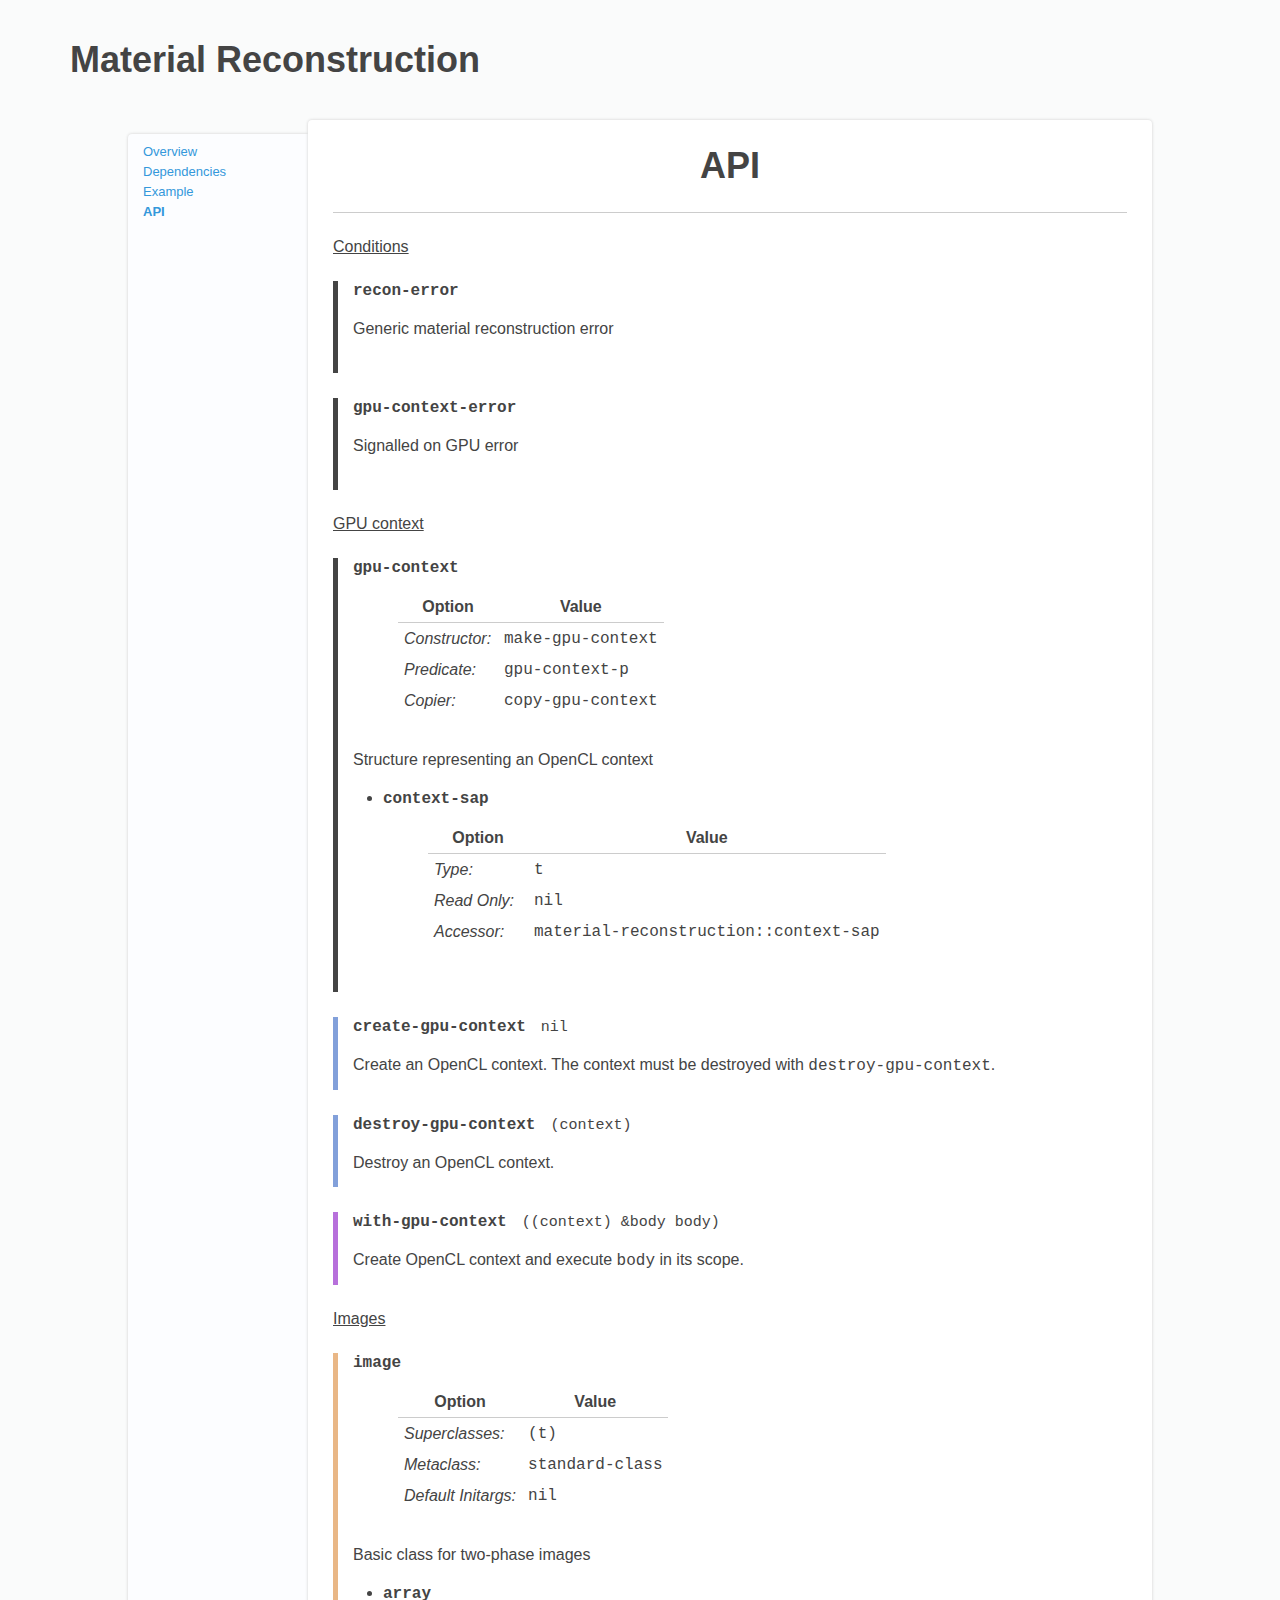
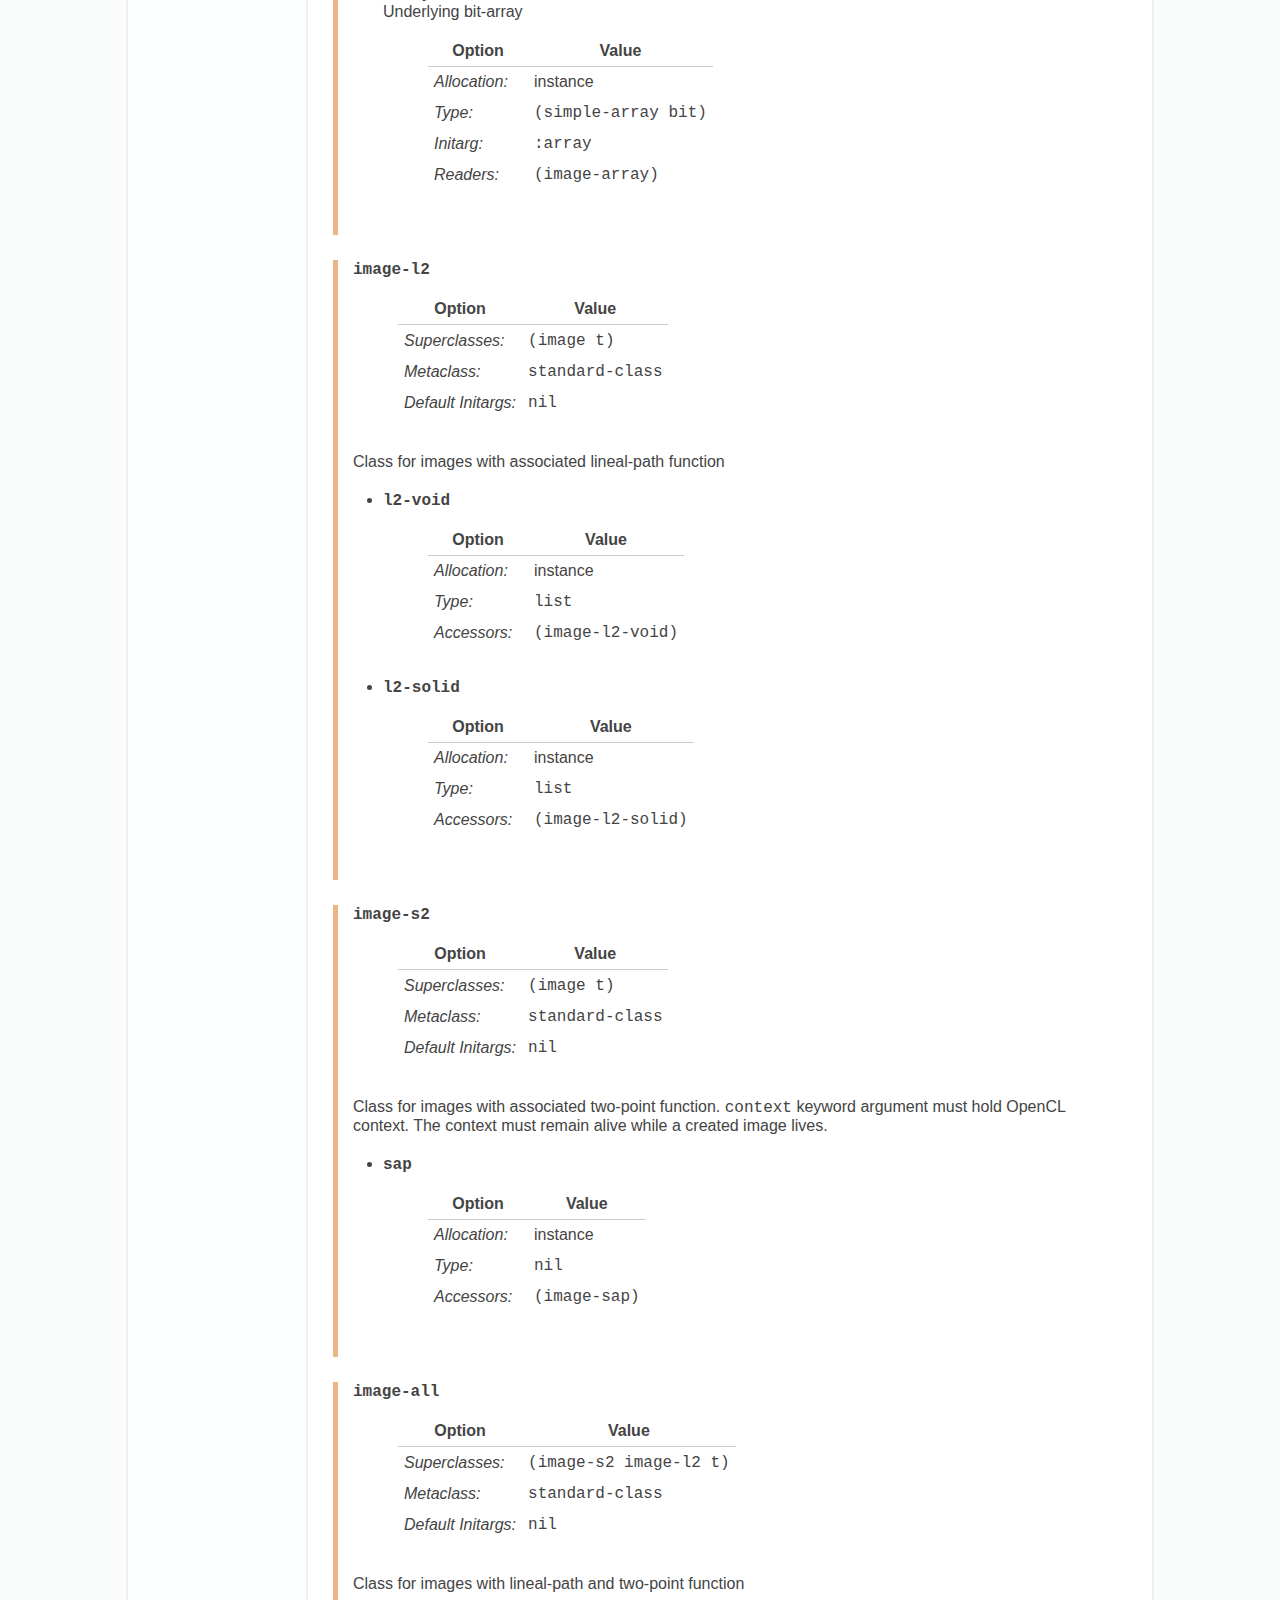
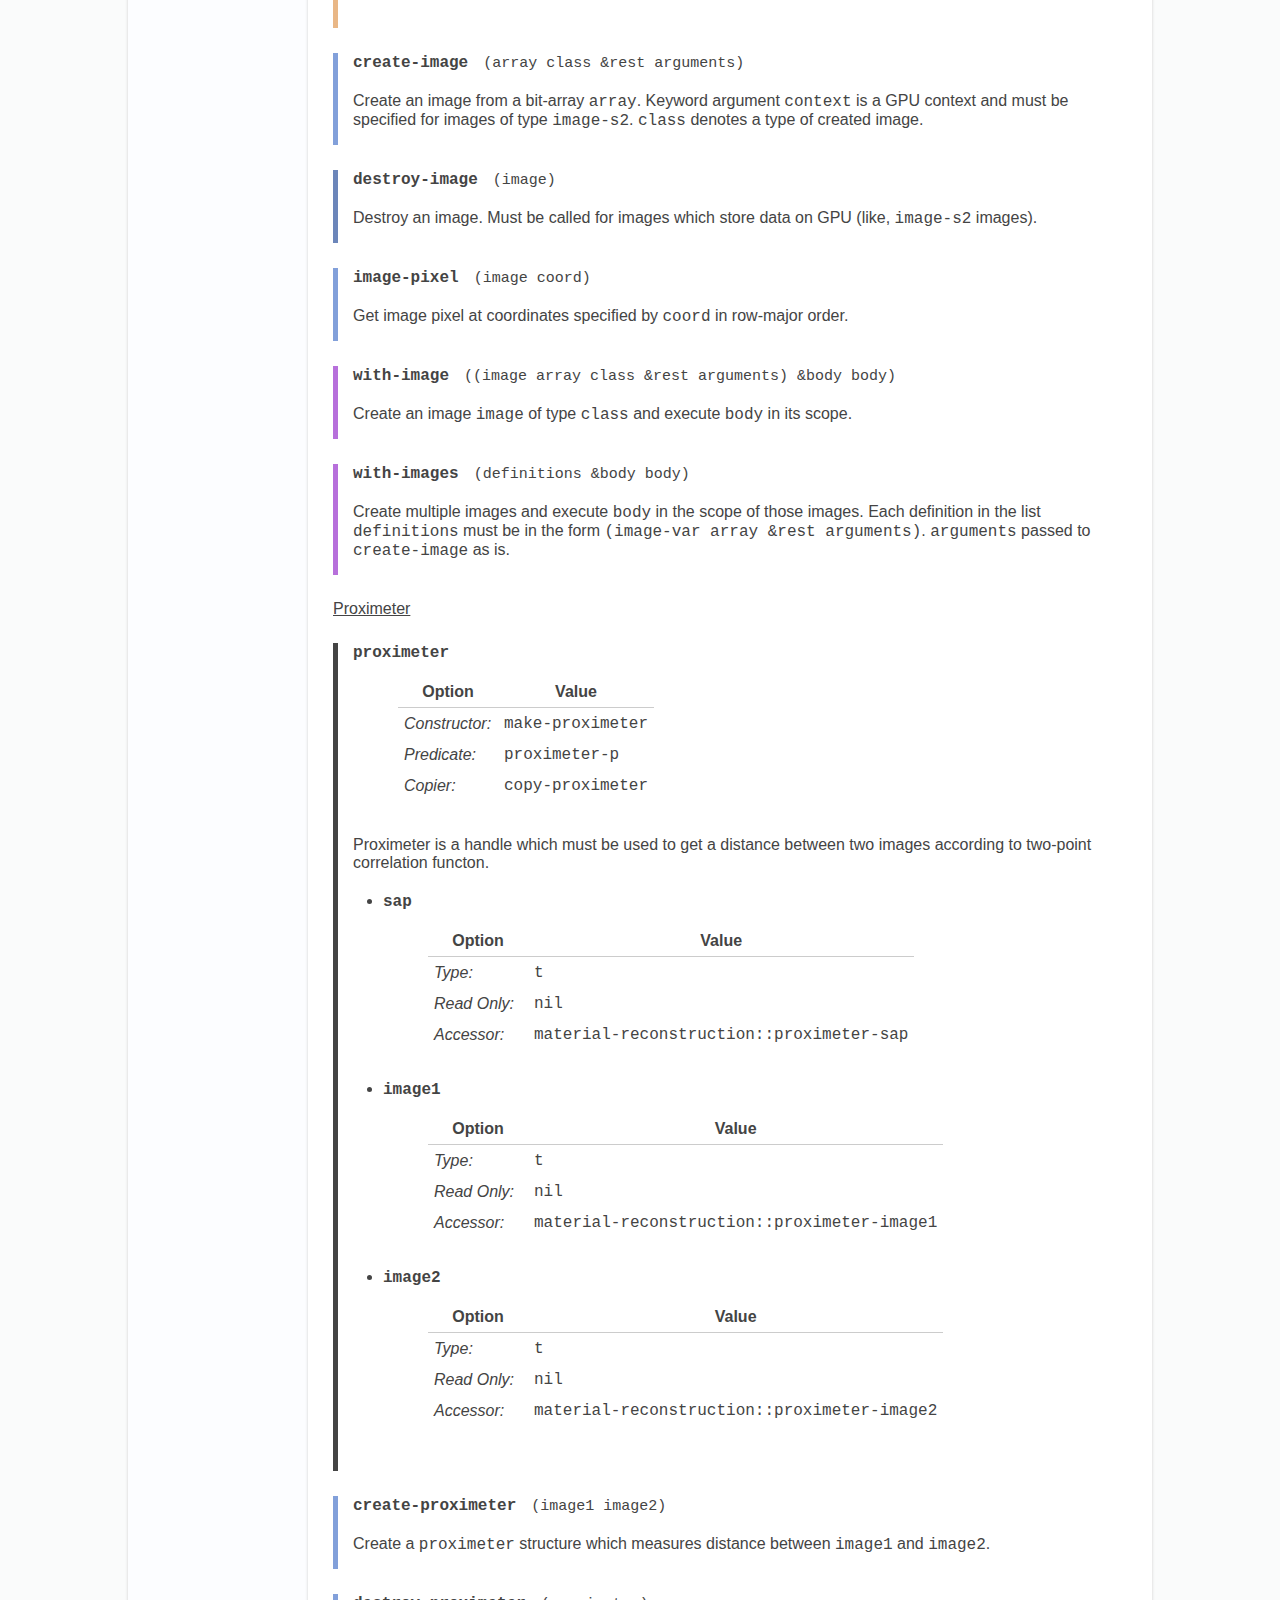
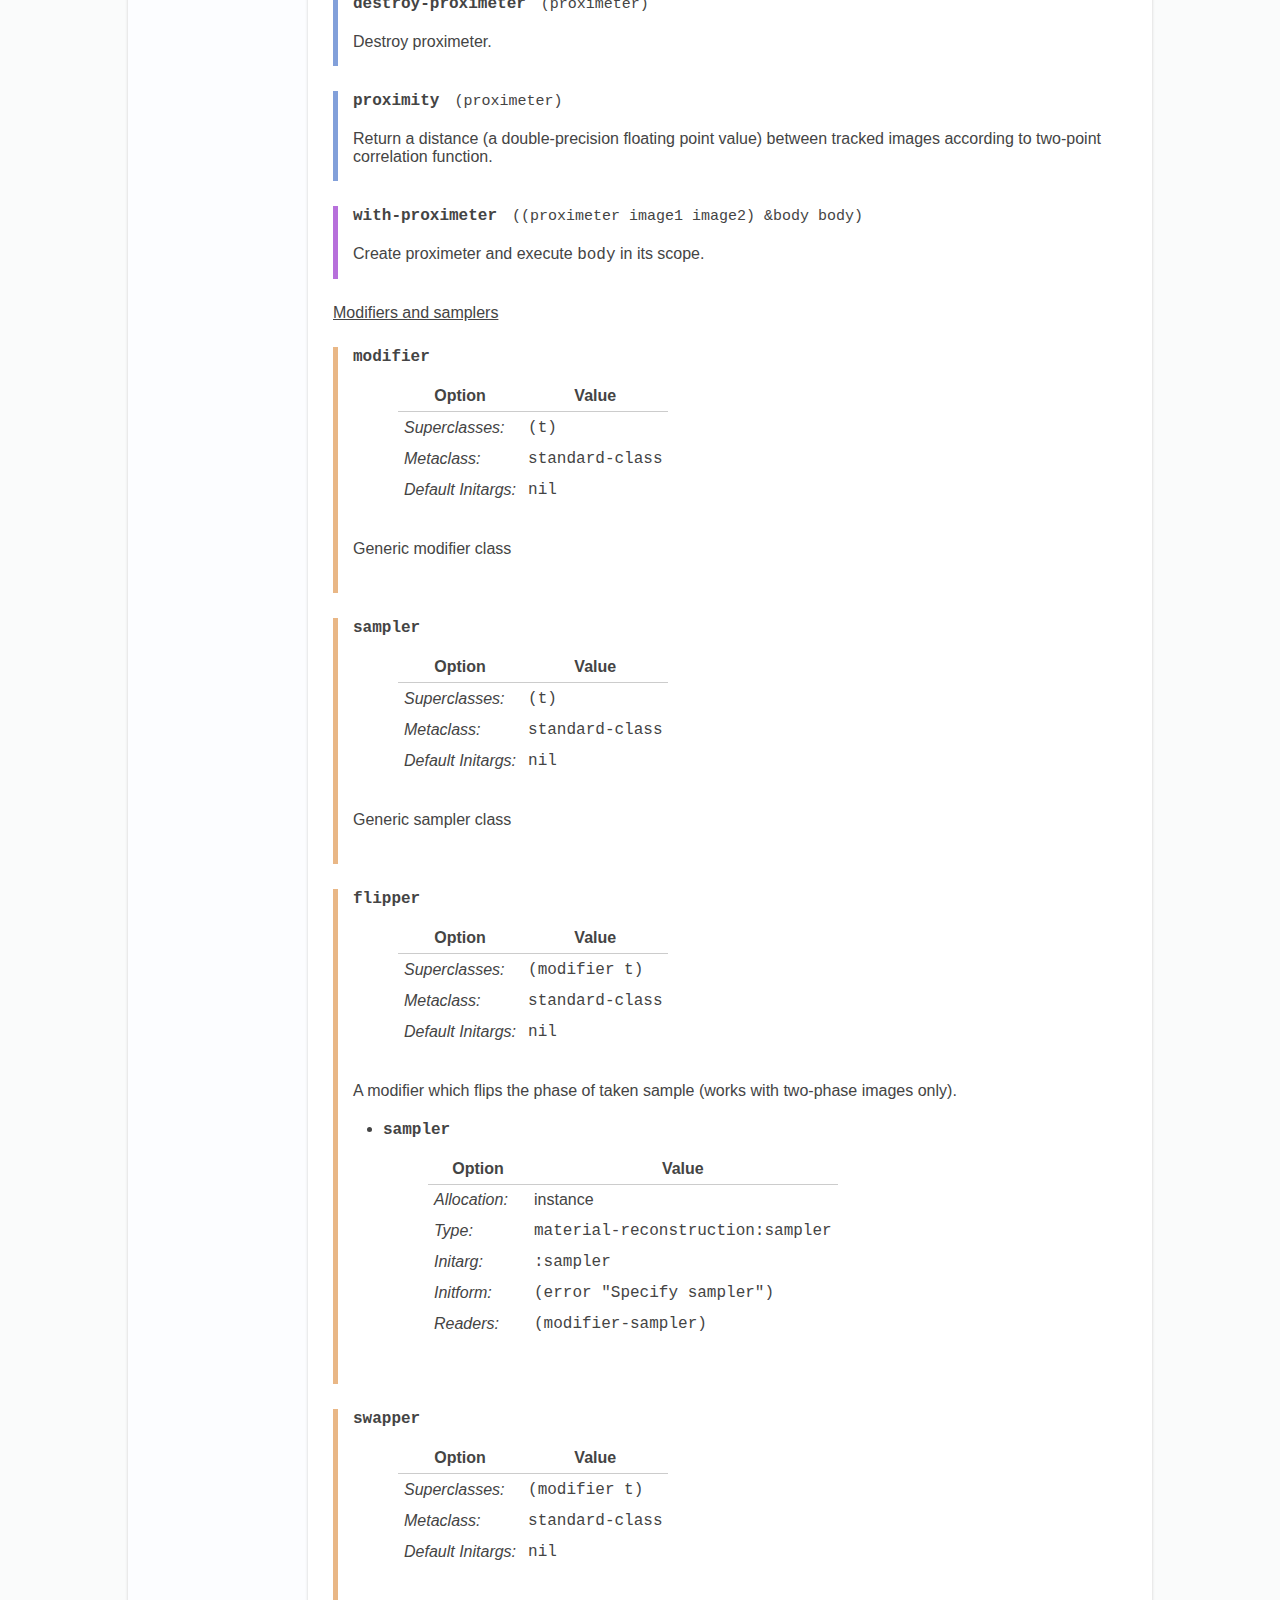
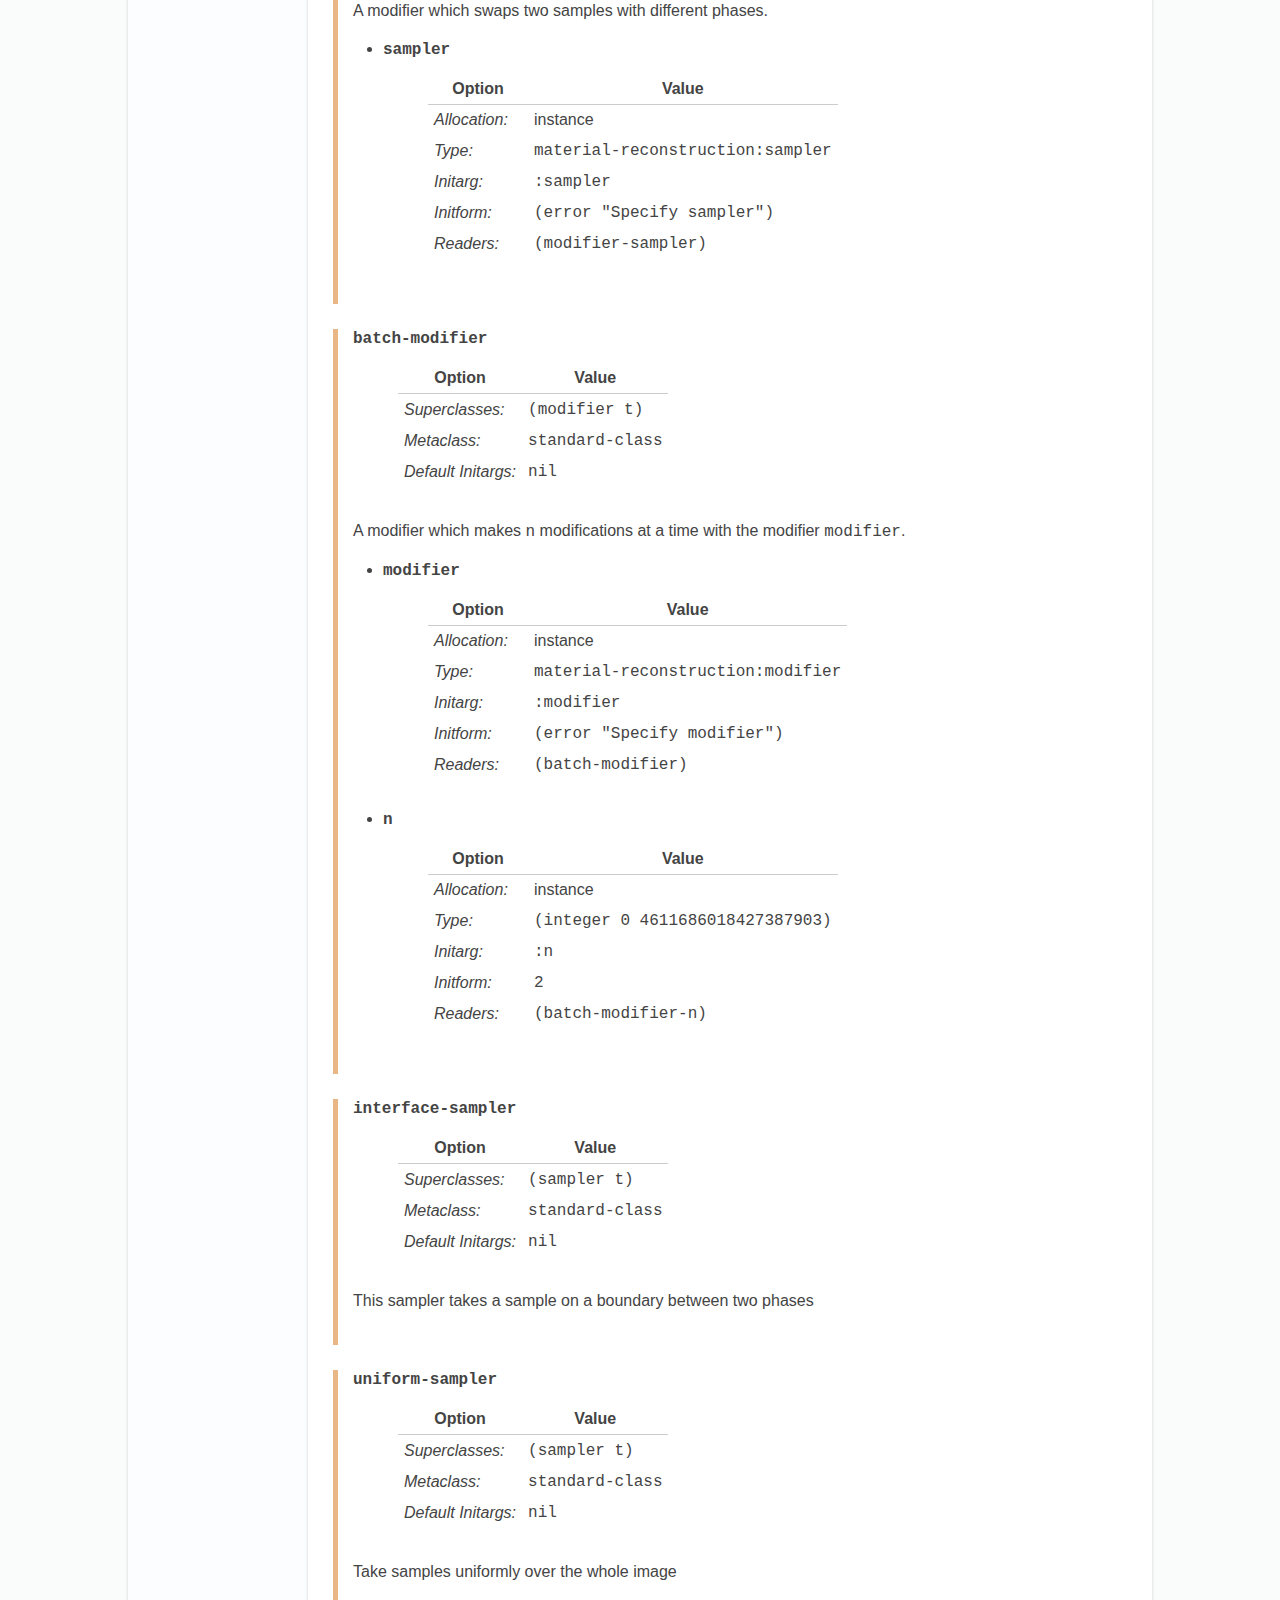
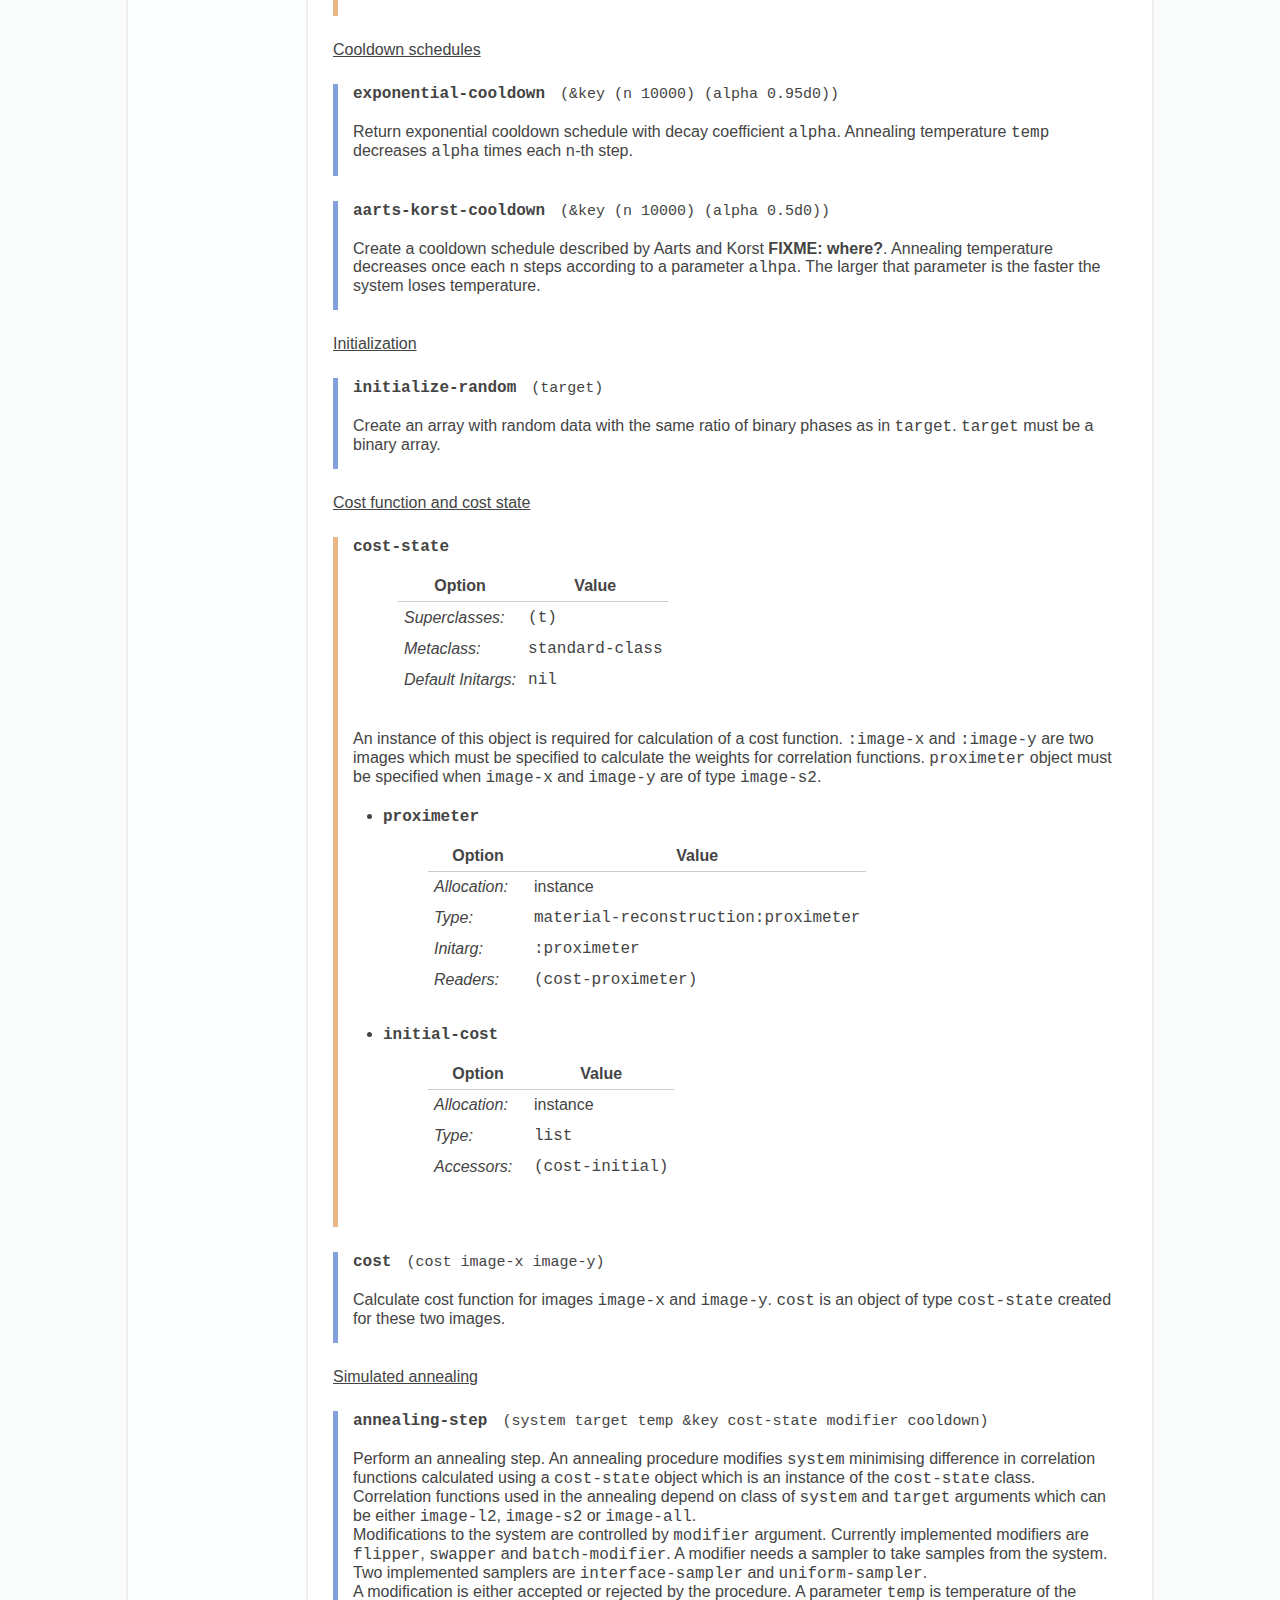
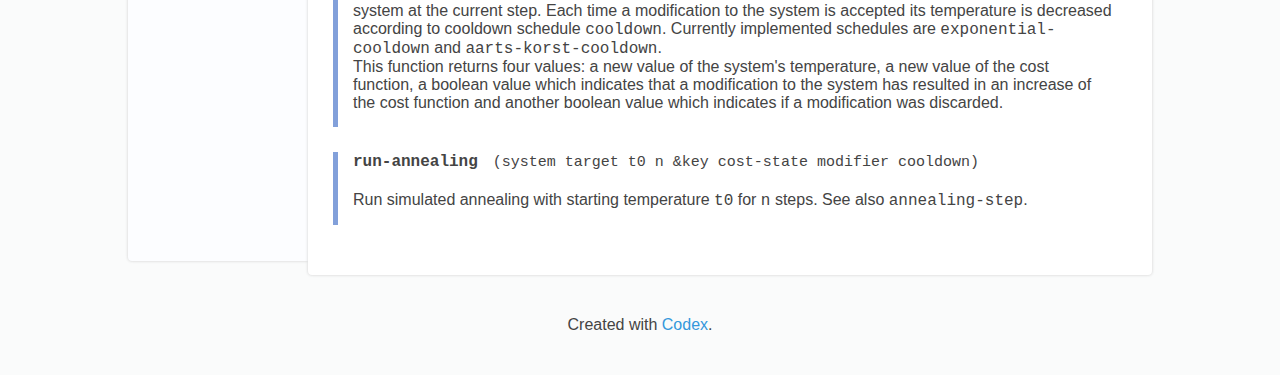
==== api.html @ d450a027 "deploy: 7ac3805fe87d4a14c8f8af164b3c3d91c7ccb9c5" ====
<!DOCTYPE html>
<html lang="en">
  <head>
    <meta charset="utf-8">
    <meta http-equiv="X-UA-Compatible" content="IE=edge">
    <meta name="viewport" content="width=device-width, initial-scale=1">
    <title>
  API &ndash; Material Reconstruction
</title>
    <link rel="stylesheet" href="static/style.css"/>
    
  <link rel="stylesheet" href="static/highlight.css"/>
  <script src="static/highlight.js"></script>
  <style>
   /* Highlight the current top-level TOC item, and hide the TOC of all other items */

   .toc a[data-node="api"] {
       /*color: #AD3108;*/
   }

   .toc ol {
       display: none;
   }

   .toc li a[data-node="api"] {
       font-weight: bold;
   }

   .toc li a[data-node="api"] + ol {
       display: block;
   }

   .toc li a[data-node="api"] + ol li {
       margin-left: 10px;
   }
  </style>

  </head>
  <body>
    
  <h1 class="doc-title">Material Reconstruction</h1>
  <article id="article" data-section="api">
    <aside>
      <ol class="toc"><li><a href="index.html" data-node="index">Overview</a></li><li><a href="dependencies.html" data-node="dependencies">Dependencies</a></li><li><a href="example.html" data-node="example">Example</a></li><li><a href="api.html" data-node="api">API</a></li></ol>
    </aside>
    <main class="codex-section">
      <header>
        <h2 class="section-title">API</h2>
      </header>
      <div class="content">
        <p>
   <u>Conditions</u>
   
      <div class="codex-doc-node codex-record codex-condition"><code class="codex-name">recon-error</code><div class="codex-docstring">Generic material reconstruction error</div><ul class="codex-slot-list"></ul></div>
      <div class="codex-doc-node codex-record codex-condition"><code class="codex-name">gpu-context-error</code><div class="codex-docstring">Signalled on GPU error</div><ul class="codex-slot-list"></ul></div>
   </p><p>   <u>GPU context</u>
   
      <div class="codex-doc-node codex-record codex-structure"><code class="codex-name">gpu-context</code><div class="codex-class-struct-slot-option-node"><table class="codex-class-struct-slot-option-table"><tr class="codex-class-struct-slot-option-row"><td class="codex-class-struct-slot-option-header-cell">Option</td><td class="codex-class-struct-slot-option-header-cell">Value</td></tr><tr class="codex-class-struct-slot-option-row"><td class="codex-class-struct-slot-option-label-cell">Constructor:</td><td class="codex-class-struct-slot-option-value-cell codex-class-struct-slot-option-symbol-list-cell"><code class="codex-class-struct-slot-symbol-list">make-gpu-context</code></td></tr><tr class="codex-class-struct-slot-option-row"><td class="codex-class-struct-slot-option-label-cell">Predicate:</td><td class="codex-class-struct-slot-option-value-cell codex-class-struct-slot-option-symbol-list-cell"><code class="codex-class-struct-slot-symbol-list">gpu-context-p</code></td></tr><tr class="codex-class-struct-slot-option-row"><td class="codex-class-struct-slot-option-label-cell">Copier:</td><td class="codex-class-struct-slot-option-value-cell codex-class-struct-slot-option-symbol-list-cell"><code class="codex-class-struct-slot-symbol-list">copy-gpu-context</code></td></tr></table></div><div class="codex-docstring">Structure representing an OpenCL context</div><ul class="codex-slot-list"><li class="codex-slot codex-structure-slot"><code class="codex-name">context-sap</code><div class="codex-class-struct-slot-option-node"><table class="codex-class-struct-slot-option-table"><tr class="codex-class-struct-slot-option-row"><td class="codex-class-struct-slot-option-header-cell">Option</td><td class="codex-class-struct-slot-option-header-cell">Value</td></tr><tr class="codex-class-struct-slot-option-row"><td class="codex-class-struct-slot-option-label-cell">Type:</td><td class="codex-class-struct-slot-option-value-cell codex-class-struct-slot-option-symbol-list-cell"><code class="codex-class-struct-slot-symbol-list">t</code></td></tr><tr class="codex-class-struct-slot-option-row"><td class="codex-class-struct-slot-option-label-cell">Read Only:</td><td class="codex-class-struct-slot-option-value-cell codex-class-struct-slot-option-symbol-list-cell"><code class="codex-class-struct-slot-symbol-list">nil</code></td></tr><tr class="codex-class-struct-slot-option-row"><td class="codex-class-struct-slot-option-label-cell">Accessor:</td><td class="codex-class-struct-slot-option-value-cell codex-class-struct-slot-option-symbol-list-cell"><code class="codex-class-struct-slot-symbol-list">material-reconstruction::context-sap</code></td></tr></table></div></li></ul></div>
      <div class="codex-doc-node codex-operator codex-function"><code class="codex-name">create-gpu-context</code><code class="codex-lambda-list">nil</code><div class="codex-docstring">Create an OpenCL context. The context must be destroyed with
<code>destroy-gpu-context</code>.</div></div>
      <div class="codex-doc-node codex-operator codex-function"><code class="codex-name">destroy-gpu-context</code><code class="codex-lambda-list">(context)</code><div class="codex-docstring">Destroy an OpenCL context.</div></div>
      <div class="codex-doc-node codex-operator codex-macro"><code class="codex-name">with-gpu-context</code><code class="codex-lambda-list">((context) &amp;body body)</code><div class="codex-docstring">Create OpenCL context and execute <code>body</code> in its scope.</div></div>
   </p><p>   <u>Images</u>
   
      <div class="codex-doc-node codex-record codex-class"><code class="codex-name">image</code><div class="codex-class-struct-slot-option-node"><table class="codex-class-struct-slot-option-table"><tr class="codex-class-struct-slot-option-row"><td class="codex-class-struct-slot-option-header-cell">Option</td><td class="codex-class-struct-slot-option-header-cell">Value</td></tr><tr class="codex-class-struct-slot-option-row"><td class="codex-class-struct-slot-option-label-cell">Superclasses:</td><td class="codex-class-struct-slot-option-value-cell codex-class-struct-slot-option-symbol-list-cell"><code class="codex-class-struct-slot-symbol-list">(t)</code></td></tr><tr class="codex-class-struct-slot-option-row"><td class="codex-class-struct-slot-option-label-cell">Metaclass:</td><td class="codex-class-struct-slot-option-value-cell codex-class-struct-slot-option-symbol-list-cell"><code class="codex-class-struct-slot-symbol-list">standard-class</code></td></tr><tr class="codex-class-struct-slot-option-row"><td class="codex-class-struct-slot-option-label-cell">Default Initargs:</td><td class="codex-class-struct-slot-option-value-cell codex-class-struct-slot-option-symbol-list-cell"><code class="codex-class-struct-slot-symbol-list">nil</code></td></tr></table></div><div class="codex-docstring">Basic class for two-phase images</div><ul class="codex-slot-list"><li class="codex-slot codex-class-slot"><code class="codex-name">array</code><div class="codex-docstring">Underlying bit-array</div><div class="codex-class-struct-slot-option-node"><table class="codex-class-struct-slot-option-table"><tr class="codex-class-struct-slot-option-row"><td class="codex-class-struct-slot-option-header-cell">Option</td><td class="codex-class-struct-slot-option-header-cell">Value</td></tr><tr class="codex-class-struct-slot-option-row"><td class="codex-class-struct-slot-option-label-cell">Allocation:</td><td class="codex-class-struct-slot-option-value-cell codex-class-struct-slot-option-symbol-list-cell">instance</td></tr><tr class="codex-class-struct-slot-option-row"><td class="codex-class-struct-slot-option-label-cell">Type:</td><td class="codex-class-struct-slot-option-value-cell codex-class-struct-slot-option-symbol-list-cell"><code class="codex-class-struct-slot-symbol-list">(simple-array bit)</code></td></tr><tr class="codex-class-struct-slot-option-row"><td class="codex-class-struct-slot-option-label-cell">Initarg:</td><td class="codex-class-struct-slot-option-value-cell codex-class-struct-slot-option-symbol-list-cell"><code class="codex-class-struct-slot-symbol-list">:array</code></td></tr><tr class="codex-class-struct-slot-option-row"><td class="codex-class-struct-slot-option-label-cell">Readers:</td><td class="codex-class-struct-slot-option-value-cell codex-class-struct-slot-option-symbol-list-cell"><code class="codex-class-struct-slot-symbol-list">(image-array)</code></td></tr></table></div></li></ul></div>
      <div class="codex-doc-node codex-record codex-class"><code class="codex-name">image-l2</code><div class="codex-class-struct-slot-option-node"><table class="codex-class-struct-slot-option-table"><tr class="codex-class-struct-slot-option-row"><td class="codex-class-struct-slot-option-header-cell">Option</td><td class="codex-class-struct-slot-option-header-cell">Value</td></tr><tr class="codex-class-struct-slot-option-row"><td class="codex-class-struct-slot-option-label-cell">Superclasses:</td><td class="codex-class-struct-slot-option-value-cell codex-class-struct-slot-option-symbol-list-cell"><code class="codex-class-struct-slot-symbol-list">(image t)</code></td></tr><tr class="codex-class-struct-slot-option-row"><td class="codex-class-struct-slot-option-label-cell">Metaclass:</td><td class="codex-class-struct-slot-option-value-cell codex-class-struct-slot-option-symbol-list-cell"><code class="codex-class-struct-slot-symbol-list">standard-class</code></td></tr><tr class="codex-class-struct-slot-option-row"><td class="codex-class-struct-slot-option-label-cell">Default Initargs:</td><td class="codex-class-struct-slot-option-value-cell codex-class-struct-slot-option-symbol-list-cell"><code class="codex-class-struct-slot-symbol-list">nil</code></td></tr></table></div><div class="codex-docstring">Class for images with associated lineal-path function</div><ul class="codex-slot-list"><li class="codex-slot codex-class-slot"><code class="codex-name">l2-void</code><div class="codex-docstring"></div><div class="codex-class-struct-slot-option-node"><table class="codex-class-struct-slot-option-table"><tr class="codex-class-struct-slot-option-row"><td class="codex-class-struct-slot-option-header-cell">Option</td><td class="codex-class-struct-slot-option-header-cell">Value</td></tr><tr class="codex-class-struct-slot-option-row"><td class="codex-class-struct-slot-option-label-cell">Allocation:</td><td class="codex-class-struct-slot-option-value-cell codex-class-struct-slot-option-symbol-list-cell">instance</td></tr><tr class="codex-class-struct-slot-option-row"><td class="codex-class-struct-slot-option-label-cell">Type:</td><td class="codex-class-struct-slot-option-value-cell codex-class-struct-slot-option-symbol-list-cell"><code class="codex-class-struct-slot-symbol-list">list</code></td></tr><tr class="codex-class-struct-slot-option-row"><td class="codex-class-struct-slot-option-label-cell">Accessors:</td><td class="codex-class-struct-slot-option-value-cell codex-class-struct-slot-option-symbol-list-cell"><code class="codex-class-struct-slot-symbol-list">(image-l2-void)</code></td></tr></table></div></li><li class="codex-slot codex-class-slot"><code class="codex-name">l2-solid</code><div class="codex-docstring"></div><div class="codex-class-struct-slot-option-node"><table class="codex-class-struct-slot-option-table"><tr class="codex-class-struct-slot-option-row"><td class="codex-class-struct-slot-option-header-cell">Option</td><td class="codex-class-struct-slot-option-header-cell">Value</td></tr><tr class="codex-class-struct-slot-option-row"><td class="codex-class-struct-slot-option-label-cell">Allocation:</td><td class="codex-class-struct-slot-option-value-cell codex-class-struct-slot-option-symbol-list-cell">instance</td></tr><tr class="codex-class-struct-slot-option-row"><td class="codex-class-struct-slot-option-label-cell">Type:</td><td class="codex-class-struct-slot-option-value-cell codex-class-struct-slot-option-symbol-list-cell"><code class="codex-class-struct-slot-symbol-list">list</code></td></tr><tr class="codex-class-struct-slot-option-row"><td class="codex-class-struct-slot-option-label-cell">Accessors:</td><td class="codex-class-struct-slot-option-value-cell codex-class-struct-slot-option-symbol-list-cell"><code class="codex-class-struct-slot-symbol-list">(image-l2-solid)</code></td></tr></table></div></li></ul></div>
      <div class="codex-doc-node codex-record codex-class"><code class="codex-name">image-s2</code><div class="codex-class-struct-slot-option-node"><table class="codex-class-struct-slot-option-table"><tr class="codex-class-struct-slot-option-row"><td class="codex-class-struct-slot-option-header-cell">Option</td><td class="codex-class-struct-slot-option-header-cell">Value</td></tr><tr class="codex-class-struct-slot-option-row"><td class="codex-class-struct-slot-option-label-cell">Superclasses:</td><td class="codex-class-struct-slot-option-value-cell codex-class-struct-slot-option-symbol-list-cell"><code class="codex-class-struct-slot-symbol-list">(image t)</code></td></tr><tr class="codex-class-struct-slot-option-row"><td class="codex-class-struct-slot-option-label-cell">Metaclass:</td><td class="codex-class-struct-slot-option-value-cell codex-class-struct-slot-option-symbol-list-cell"><code class="codex-class-struct-slot-symbol-list">standard-class</code></td></tr><tr class="codex-class-struct-slot-option-row"><td class="codex-class-struct-slot-option-label-cell">Default Initargs:</td><td class="codex-class-struct-slot-option-value-cell codex-class-struct-slot-option-symbol-list-cell"><code class="codex-class-struct-slot-symbol-list">nil</code></td></tr></table></div><div class="codex-docstring">Class for images with associated two-point
function. <code>context</code> keyword argument must hold OpenCL context. The
context must remain alive while a created image lives.</div><ul class="codex-slot-list"><li class="codex-slot codex-class-slot"><code class="codex-name">sap</code><div class="codex-docstring"></div><div class="codex-class-struct-slot-option-node"><table class="codex-class-struct-slot-option-table"><tr class="codex-class-struct-slot-option-row"><td class="codex-class-struct-slot-option-header-cell">Option</td><td class="codex-class-struct-slot-option-header-cell">Value</td></tr><tr class="codex-class-struct-slot-option-row"><td class="codex-class-struct-slot-option-label-cell">Allocation:</td><td class="codex-class-struct-slot-option-value-cell codex-class-struct-slot-option-symbol-list-cell">instance</td></tr><tr class="codex-class-struct-slot-option-row"><td class="codex-class-struct-slot-option-label-cell">Type:</td><td class="codex-class-struct-slot-option-value-cell codex-class-struct-slot-option-symbol-list-cell"><code class="codex-class-struct-slot-symbol-list">nil</code></td></tr><tr class="codex-class-struct-slot-option-row"><td class="codex-class-struct-slot-option-label-cell">Accessors:</td><td class="codex-class-struct-slot-option-value-cell codex-class-struct-slot-option-symbol-list-cell"><code class="codex-class-struct-slot-symbol-list">(image-sap)</code></td></tr></table></div></li></ul></div>
      <div class="codex-doc-node codex-record codex-class"><code class="codex-name">image-all</code><div class="codex-class-struct-slot-option-node"><table class="codex-class-struct-slot-option-table"><tr class="codex-class-struct-slot-option-row"><td class="codex-class-struct-slot-option-header-cell">Option</td><td class="codex-class-struct-slot-option-header-cell">Value</td></tr><tr class="codex-class-struct-slot-option-row"><td class="codex-class-struct-slot-option-label-cell">Superclasses:</td><td class="codex-class-struct-slot-option-value-cell codex-class-struct-slot-option-symbol-list-cell"><code class="codex-class-struct-slot-symbol-list">(image-s2 image-l2 t)</code></td></tr><tr class="codex-class-struct-slot-option-row"><td class="codex-class-struct-slot-option-label-cell">Metaclass:</td><td class="codex-class-struct-slot-option-value-cell codex-class-struct-slot-option-symbol-list-cell"><code class="codex-class-struct-slot-symbol-list">standard-class</code></td></tr><tr class="codex-class-struct-slot-option-row"><td class="codex-class-struct-slot-option-label-cell">Default Initargs:</td><td class="codex-class-struct-slot-option-value-cell codex-class-struct-slot-option-symbol-list-cell"><code class="codex-class-struct-slot-symbol-list">nil</code></td></tr></table></div><div class="codex-docstring">Class for images with lineal-path and two-point function</div><ul class="codex-slot-list"></ul></div>
      <div class="codex-doc-node codex-operator codex-function"><code class="codex-name">create-image</code><code class="codex-lambda-list">(array class &amp;rest arguments)</code><div class="codex-docstring">Create an image from a bit-array <code>array</code>. Keyword argument
<code>context</code> is a GPU context and must be specified for images of type
<code>image-s2</code>. <code>class</code> denotes a type of created image.</div></div>
      <div class="codex-doc-node codex-operator codex-generic-function"><code class="codex-name">destroy-image</code><code class="codex-lambda-list">(image)</code><div class="codex-docstring">Destroy an image. Must be called for images which
store data on GPU (like, <code>image-s2</code> images).</div></div>
      <div class="codex-doc-node codex-operator codex-function"><code class="codex-name">image-pixel</code><code class="codex-lambda-list">(image coord)</code><div class="codex-docstring">Get image pixel at coordinates specified by <code>coord</code> in row-major
order.</div></div>
      <div class="codex-doc-node codex-operator codex-macro"><code class="codex-name">with-image</code><code class="codex-lambda-list">((image array class &amp;rest arguments) &amp;body body)</code><div class="codex-docstring">Create an image <code>image</code> of type <code>class</code> and execute <code>body</code> in
its scope.</div></div>
      <div class="codex-doc-node codex-operator codex-macro"><code class="codex-name">with-images</code><code class="codex-lambda-list">(definitions &amp;body body)</code><div class="codex-docstring">Create multiple images and execute <code>body</code> in the scope of those
images. Each definition in the list <code>definitions</code> must be in the
form <code>(image-var array &amp;rest arguments)</code>. <code>arguments</code> passed
to <code>create-image</code> as is.</div></div>
   </p><p>   <u>Proximeter</u>
   
      <div class="codex-doc-node codex-record codex-structure"><code class="codex-name">proximeter</code><div class="codex-class-struct-slot-option-node"><table class="codex-class-struct-slot-option-table"><tr class="codex-class-struct-slot-option-row"><td class="codex-class-struct-slot-option-header-cell">Option</td><td class="codex-class-struct-slot-option-header-cell">Value</td></tr><tr class="codex-class-struct-slot-option-row"><td class="codex-class-struct-slot-option-label-cell">Constructor:</td><td class="codex-class-struct-slot-option-value-cell codex-class-struct-slot-option-symbol-list-cell"><code class="codex-class-struct-slot-symbol-list">make-proximeter</code></td></tr><tr class="codex-class-struct-slot-option-row"><td class="codex-class-struct-slot-option-label-cell">Predicate:</td><td class="codex-class-struct-slot-option-value-cell codex-class-struct-slot-option-symbol-list-cell"><code class="codex-class-struct-slot-symbol-list">proximeter-p</code></td></tr><tr class="codex-class-struct-slot-option-row"><td class="codex-class-struct-slot-option-label-cell">Copier:</td><td class="codex-class-struct-slot-option-value-cell codex-class-struct-slot-option-symbol-list-cell"><code class="codex-class-struct-slot-symbol-list">copy-proximeter</code></td></tr></table></div><div class="codex-docstring">Proximeter is a handle which must be used to get a distance between
two images according to two-point correlation functon.</div><ul class="codex-slot-list"><li class="codex-slot codex-structure-slot"><code class="codex-name">sap</code><div class="codex-class-struct-slot-option-node"><table class="codex-class-struct-slot-option-table"><tr class="codex-class-struct-slot-option-row"><td class="codex-class-struct-slot-option-header-cell">Option</td><td class="codex-class-struct-slot-option-header-cell">Value</td></tr><tr class="codex-class-struct-slot-option-row"><td class="codex-class-struct-slot-option-label-cell">Type:</td><td class="codex-class-struct-slot-option-value-cell codex-class-struct-slot-option-symbol-list-cell"><code class="codex-class-struct-slot-symbol-list">t</code></td></tr><tr class="codex-class-struct-slot-option-row"><td class="codex-class-struct-slot-option-label-cell">Read Only:</td><td class="codex-class-struct-slot-option-value-cell codex-class-struct-slot-option-symbol-list-cell"><code class="codex-class-struct-slot-symbol-list">nil</code></td></tr><tr class="codex-class-struct-slot-option-row"><td class="codex-class-struct-slot-option-label-cell">Accessor:</td><td class="codex-class-struct-slot-option-value-cell codex-class-struct-slot-option-symbol-list-cell"><code class="codex-class-struct-slot-symbol-list">material-reconstruction::proximeter-sap</code></td></tr></table></div></li><li class="codex-slot codex-structure-slot"><code class="codex-name">image1</code><div class="codex-class-struct-slot-option-node"><table class="codex-class-struct-slot-option-table"><tr class="codex-class-struct-slot-option-row"><td class="codex-class-struct-slot-option-header-cell">Option</td><td class="codex-class-struct-slot-option-header-cell">Value</td></tr><tr class="codex-class-struct-slot-option-row"><td class="codex-class-struct-slot-option-label-cell">Type:</td><td class="codex-class-struct-slot-option-value-cell codex-class-struct-slot-option-symbol-list-cell"><code class="codex-class-struct-slot-symbol-list">t</code></td></tr><tr class="codex-class-struct-slot-option-row"><td class="codex-class-struct-slot-option-label-cell">Read Only:</td><td class="codex-class-struct-slot-option-value-cell codex-class-struct-slot-option-symbol-list-cell"><code class="codex-class-struct-slot-symbol-list">nil</code></td></tr><tr class="codex-class-struct-slot-option-row"><td class="codex-class-struct-slot-option-label-cell">Accessor:</td><td class="codex-class-struct-slot-option-value-cell codex-class-struct-slot-option-symbol-list-cell"><code class="codex-class-struct-slot-symbol-list">material-reconstruction::proximeter-image1</code></td></tr></table></div></li><li class="codex-slot codex-structure-slot"><code class="codex-name">image2</code><div class="codex-class-struct-slot-option-node"><table class="codex-class-struct-slot-option-table"><tr class="codex-class-struct-slot-option-row"><td class="codex-class-struct-slot-option-header-cell">Option</td><td class="codex-class-struct-slot-option-header-cell">Value</td></tr><tr class="codex-class-struct-slot-option-row"><td class="codex-class-struct-slot-option-label-cell">Type:</td><td class="codex-class-struct-slot-option-value-cell codex-class-struct-slot-option-symbol-list-cell"><code class="codex-class-struct-slot-symbol-list">t</code></td></tr><tr class="codex-class-struct-slot-option-row"><td class="codex-class-struct-slot-option-label-cell">Read Only:</td><td class="codex-class-struct-slot-option-value-cell codex-class-struct-slot-option-symbol-list-cell"><code class="codex-class-struct-slot-symbol-list">nil</code></td></tr><tr class="codex-class-struct-slot-option-row"><td class="codex-class-struct-slot-option-label-cell">Accessor:</td><td class="codex-class-struct-slot-option-value-cell codex-class-struct-slot-option-symbol-list-cell"><code class="codex-class-struct-slot-symbol-list">material-reconstruction::proximeter-image2</code></td></tr></table></div></li></ul></div>
      <div class="codex-doc-node codex-operator codex-function"><code class="codex-name">create-proximeter</code><code class="codex-lambda-list">(image1 image2)</code><div class="codex-docstring">Create a <code>proximeter</code> structure which measures distance between
<code>image1</code> and <code>image2</code>.</div></div>
      <div class="codex-doc-node codex-operator codex-function"><code class="codex-name">destroy-proximeter</code><code class="codex-lambda-list">(proximeter)</code><div class="codex-docstring">Destroy proximeter.</div></div>
      <div class="codex-doc-node codex-operator codex-function"><code class="codex-name">proximity</code><code class="codex-lambda-list">(proximeter)</code><div class="codex-docstring">Return a distance (a double-precision floating point value) between
tracked images according to two-point correlation function.</div></div>
      <div class="codex-doc-node codex-operator codex-macro"><code class="codex-name">with-proximeter</code><code class="codex-lambda-list">((proximeter image1 image2) &amp;body body)</code><div class="codex-docstring">Create proximeter and execute <code>body</code> in its scope.</div></div>
   </p><p>   <u>Modifiers and samplers</u>
   
      <div class="codex-doc-node codex-record codex-class"><code class="codex-name">modifier</code><div class="codex-class-struct-slot-option-node"><table class="codex-class-struct-slot-option-table"><tr class="codex-class-struct-slot-option-row"><td class="codex-class-struct-slot-option-header-cell">Option</td><td class="codex-class-struct-slot-option-header-cell">Value</td></tr><tr class="codex-class-struct-slot-option-row"><td class="codex-class-struct-slot-option-label-cell">Superclasses:</td><td class="codex-class-struct-slot-option-value-cell codex-class-struct-slot-option-symbol-list-cell"><code class="codex-class-struct-slot-symbol-list">(t)</code></td></tr><tr class="codex-class-struct-slot-option-row"><td class="codex-class-struct-slot-option-label-cell">Metaclass:</td><td class="codex-class-struct-slot-option-value-cell codex-class-struct-slot-option-symbol-list-cell"><code class="codex-class-struct-slot-symbol-list">standard-class</code></td></tr><tr class="codex-class-struct-slot-option-row"><td class="codex-class-struct-slot-option-label-cell">Default Initargs:</td><td class="codex-class-struct-slot-option-value-cell codex-class-struct-slot-option-symbol-list-cell"><code class="codex-class-struct-slot-symbol-list">nil</code></td></tr></table></div><div class="codex-docstring">Generic modifier class</div><ul class="codex-slot-list"></ul></div>
      <div class="codex-doc-node codex-record codex-class"><code class="codex-name">sampler</code><div class="codex-class-struct-slot-option-node"><table class="codex-class-struct-slot-option-table"><tr class="codex-class-struct-slot-option-row"><td class="codex-class-struct-slot-option-header-cell">Option</td><td class="codex-class-struct-slot-option-header-cell">Value</td></tr><tr class="codex-class-struct-slot-option-row"><td class="codex-class-struct-slot-option-label-cell">Superclasses:</td><td class="codex-class-struct-slot-option-value-cell codex-class-struct-slot-option-symbol-list-cell"><code class="codex-class-struct-slot-symbol-list">(t)</code></td></tr><tr class="codex-class-struct-slot-option-row"><td class="codex-class-struct-slot-option-label-cell">Metaclass:</td><td class="codex-class-struct-slot-option-value-cell codex-class-struct-slot-option-symbol-list-cell"><code class="codex-class-struct-slot-symbol-list">standard-class</code></td></tr><tr class="codex-class-struct-slot-option-row"><td class="codex-class-struct-slot-option-label-cell">Default Initargs:</td><td class="codex-class-struct-slot-option-value-cell codex-class-struct-slot-option-symbol-list-cell"><code class="codex-class-struct-slot-symbol-list">nil</code></td></tr></table></div><div class="codex-docstring">Generic sampler class</div><ul class="codex-slot-list"></ul></div>
      <div class="codex-doc-node codex-record codex-class"><code class="codex-name">flipper</code><div class="codex-class-struct-slot-option-node"><table class="codex-class-struct-slot-option-table"><tr class="codex-class-struct-slot-option-row"><td class="codex-class-struct-slot-option-header-cell">Option</td><td class="codex-class-struct-slot-option-header-cell">Value</td></tr><tr class="codex-class-struct-slot-option-row"><td class="codex-class-struct-slot-option-label-cell">Superclasses:</td><td class="codex-class-struct-slot-option-value-cell codex-class-struct-slot-option-symbol-list-cell"><code class="codex-class-struct-slot-symbol-list">(modifier t)</code></td></tr><tr class="codex-class-struct-slot-option-row"><td class="codex-class-struct-slot-option-label-cell">Metaclass:</td><td class="codex-class-struct-slot-option-value-cell codex-class-struct-slot-option-symbol-list-cell"><code class="codex-class-struct-slot-symbol-list">standard-class</code></td></tr><tr class="codex-class-struct-slot-option-row"><td class="codex-class-struct-slot-option-label-cell">Default Initargs:</td><td class="codex-class-struct-slot-option-value-cell codex-class-struct-slot-option-symbol-list-cell"><code class="codex-class-struct-slot-symbol-list">nil</code></td></tr></table></div><div class="codex-docstring">A modifier which flips the phase of taken sample
(works with two-phase images only).</div><ul class="codex-slot-list"><li class="codex-slot codex-class-slot"><code class="codex-name">sampler</code><div class="codex-docstring"></div><div class="codex-class-struct-slot-option-node"><table class="codex-class-struct-slot-option-table"><tr class="codex-class-struct-slot-option-row"><td class="codex-class-struct-slot-option-header-cell">Option</td><td class="codex-class-struct-slot-option-header-cell">Value</td></tr><tr class="codex-class-struct-slot-option-row"><td class="codex-class-struct-slot-option-label-cell">Allocation:</td><td class="codex-class-struct-slot-option-value-cell codex-class-struct-slot-option-symbol-list-cell">instance</td></tr><tr class="codex-class-struct-slot-option-row"><td class="codex-class-struct-slot-option-label-cell">Type:</td><td class="codex-class-struct-slot-option-value-cell codex-class-struct-slot-option-symbol-list-cell"><code class="codex-class-struct-slot-symbol-list">material-reconstruction:sampler</code></td></tr><tr class="codex-class-struct-slot-option-row"><td class="codex-class-struct-slot-option-label-cell">Initarg:</td><td class="codex-class-struct-slot-option-value-cell codex-class-struct-slot-option-symbol-list-cell"><code class="codex-class-struct-slot-symbol-list">:sampler</code></td></tr><tr class="codex-class-struct-slot-option-row"><td class="codex-class-struct-slot-option-label-cell">Initform:</td><td class="codex-class-struct-slot-option-value-cell codex-class-struct-slot-option-symbol-list-cell"><code class="codex-class-struct-slot-symbol-list">(error &quot;Specify sampler&quot;)</code></td></tr><tr class="codex-class-struct-slot-option-row"><td class="codex-class-struct-slot-option-label-cell">Readers:</td><td class="codex-class-struct-slot-option-value-cell codex-class-struct-slot-option-symbol-list-cell"><code class="codex-class-struct-slot-symbol-list">(modifier-sampler)</code></td></tr></table></div></li></ul></div>
      <div class="codex-doc-node codex-record codex-class"><code class="codex-name">swapper</code><div class="codex-class-struct-slot-option-node"><table class="codex-class-struct-slot-option-table"><tr class="codex-class-struct-slot-option-row"><td class="codex-class-struct-slot-option-header-cell">Option</td><td class="codex-class-struct-slot-option-header-cell">Value</td></tr><tr class="codex-class-struct-slot-option-row"><td class="codex-class-struct-slot-option-label-cell">Superclasses:</td><td class="codex-class-struct-slot-option-value-cell codex-class-struct-slot-option-symbol-list-cell"><code class="codex-class-struct-slot-symbol-list">(modifier t)</code></td></tr><tr class="codex-class-struct-slot-option-row"><td class="codex-class-struct-slot-option-label-cell">Metaclass:</td><td class="codex-class-struct-slot-option-value-cell codex-class-struct-slot-option-symbol-list-cell"><code class="codex-class-struct-slot-symbol-list">standard-class</code></td></tr><tr class="codex-class-struct-slot-option-row"><td class="codex-class-struct-slot-option-label-cell">Default Initargs:</td><td class="codex-class-struct-slot-option-value-cell codex-class-struct-slot-option-symbol-list-cell"><code class="codex-class-struct-slot-symbol-list">nil</code></td></tr></table></div><div class="codex-docstring">A modifier which swaps two samples with different
phases.</div><ul class="codex-slot-list"><li class="codex-slot codex-class-slot"><code class="codex-name">sampler</code><div class="codex-docstring"></div><div class="codex-class-struct-slot-option-node"><table class="codex-class-struct-slot-option-table"><tr class="codex-class-struct-slot-option-row"><td class="codex-class-struct-slot-option-header-cell">Option</td><td class="codex-class-struct-slot-option-header-cell">Value</td></tr><tr class="codex-class-struct-slot-option-row"><td class="codex-class-struct-slot-option-label-cell">Allocation:</td><td class="codex-class-struct-slot-option-value-cell codex-class-struct-slot-option-symbol-list-cell">instance</td></tr><tr class="codex-class-struct-slot-option-row"><td class="codex-class-struct-slot-option-label-cell">Type:</td><td class="codex-class-struct-slot-option-value-cell codex-class-struct-slot-option-symbol-list-cell"><code class="codex-class-struct-slot-symbol-list">material-reconstruction:sampler</code></td></tr><tr class="codex-class-struct-slot-option-row"><td class="codex-class-struct-slot-option-label-cell">Initarg:</td><td class="codex-class-struct-slot-option-value-cell codex-class-struct-slot-option-symbol-list-cell"><code class="codex-class-struct-slot-symbol-list">:sampler</code></td></tr><tr class="codex-class-struct-slot-option-row"><td class="codex-class-struct-slot-option-label-cell">Initform:</td><td class="codex-class-struct-slot-option-value-cell codex-class-struct-slot-option-symbol-list-cell"><code class="codex-class-struct-slot-symbol-list">(error &quot;Specify sampler&quot;)</code></td></tr><tr class="codex-class-struct-slot-option-row"><td class="codex-class-struct-slot-option-label-cell">Readers:</td><td class="codex-class-struct-slot-option-value-cell codex-class-struct-slot-option-symbol-list-cell"><code class="codex-class-struct-slot-symbol-list">(modifier-sampler)</code></td></tr></table></div></li></ul></div>
      <div class="codex-doc-node codex-record codex-class"><code class="codex-name">batch-modifier</code><div class="codex-class-struct-slot-option-node"><table class="codex-class-struct-slot-option-table"><tr class="codex-class-struct-slot-option-row"><td class="codex-class-struct-slot-option-header-cell">Option</td><td class="codex-class-struct-slot-option-header-cell">Value</td></tr><tr class="codex-class-struct-slot-option-row"><td class="codex-class-struct-slot-option-label-cell">Superclasses:</td><td class="codex-class-struct-slot-option-value-cell codex-class-struct-slot-option-symbol-list-cell"><code class="codex-class-struct-slot-symbol-list">(modifier t)</code></td></tr><tr class="codex-class-struct-slot-option-row"><td class="codex-class-struct-slot-option-label-cell">Metaclass:</td><td class="codex-class-struct-slot-option-value-cell codex-class-struct-slot-option-symbol-list-cell"><code class="codex-class-struct-slot-symbol-list">standard-class</code></td></tr><tr class="codex-class-struct-slot-option-row"><td class="codex-class-struct-slot-option-label-cell">Default Initargs:</td><td class="codex-class-struct-slot-option-value-cell codex-class-struct-slot-option-symbol-list-cell"><code class="codex-class-struct-slot-symbol-list">nil</code></td></tr></table></div><div class="codex-docstring">A modifier which makes <code>n</code> modifications at a
time with the modifier <code>modifier</code>.</div><ul class="codex-slot-list"><li class="codex-slot codex-class-slot"><code class="codex-name">modifier</code><div class="codex-docstring"></div><div class="codex-class-struct-slot-option-node"><table class="codex-class-struct-slot-option-table"><tr class="codex-class-struct-slot-option-row"><td class="codex-class-struct-slot-option-header-cell">Option</td><td class="codex-class-struct-slot-option-header-cell">Value</td></tr><tr class="codex-class-struct-slot-option-row"><td class="codex-class-struct-slot-option-label-cell">Allocation:</td><td class="codex-class-struct-slot-option-value-cell codex-class-struct-slot-option-symbol-list-cell">instance</td></tr><tr class="codex-class-struct-slot-option-row"><td class="codex-class-struct-slot-option-label-cell">Type:</td><td class="codex-class-struct-slot-option-value-cell codex-class-struct-slot-option-symbol-list-cell"><code class="codex-class-struct-slot-symbol-list">material-reconstruction:modifier</code></td></tr><tr class="codex-class-struct-slot-option-row"><td class="codex-class-struct-slot-option-label-cell">Initarg:</td><td class="codex-class-struct-slot-option-value-cell codex-class-struct-slot-option-symbol-list-cell"><code class="codex-class-struct-slot-symbol-list">:modifier</code></td></tr><tr class="codex-class-struct-slot-option-row"><td class="codex-class-struct-slot-option-label-cell">Initform:</td><td class="codex-class-struct-slot-option-value-cell codex-class-struct-slot-option-symbol-list-cell"><code class="codex-class-struct-slot-symbol-list">(error &quot;Specify modifier&quot;)</code></td></tr><tr class="codex-class-struct-slot-option-row"><td class="codex-class-struct-slot-option-label-cell">Readers:</td><td class="codex-class-struct-slot-option-value-cell codex-class-struct-slot-option-symbol-list-cell"><code class="codex-class-struct-slot-symbol-list">(batch-modifier)</code></td></tr></table></div></li><li class="codex-slot codex-class-slot"><code class="codex-name">n</code><div class="codex-docstring"></div><div class="codex-class-struct-slot-option-node"><table class="codex-class-struct-slot-option-table"><tr class="codex-class-struct-slot-option-row"><td class="codex-class-struct-slot-option-header-cell">Option</td><td class="codex-class-struct-slot-option-header-cell">Value</td></tr><tr class="codex-class-struct-slot-option-row"><td class="codex-class-struct-slot-option-label-cell">Allocation:</td><td class="codex-class-struct-slot-option-value-cell codex-class-struct-slot-option-symbol-list-cell">instance</td></tr><tr class="codex-class-struct-slot-option-row"><td class="codex-class-struct-slot-option-label-cell">Type:</td><td class="codex-class-struct-slot-option-value-cell codex-class-struct-slot-option-symbol-list-cell"><code class="codex-class-struct-slot-symbol-list">(integer 0 4611686018427387903)</code></td></tr><tr class="codex-class-struct-slot-option-row"><td class="codex-class-struct-slot-option-label-cell">Initarg:</td><td class="codex-class-struct-slot-option-value-cell codex-class-struct-slot-option-symbol-list-cell"><code class="codex-class-struct-slot-symbol-list">:n</code></td></tr><tr class="codex-class-struct-slot-option-row"><td class="codex-class-struct-slot-option-label-cell">Initform:</td><td class="codex-class-struct-slot-option-value-cell codex-class-struct-slot-option-symbol-list-cell"><code class="codex-class-struct-slot-symbol-list">2</code></td></tr><tr class="codex-class-struct-slot-option-row"><td class="codex-class-struct-slot-option-label-cell">Readers:</td><td class="codex-class-struct-slot-option-value-cell codex-class-struct-slot-option-symbol-list-cell"><code class="codex-class-struct-slot-symbol-list">(batch-modifier-n)</code></td></tr></table></div></li></ul></div>
      <div class="codex-doc-node codex-record codex-class"><code class="codex-name">interface-sampler</code><div class="codex-class-struct-slot-option-node"><table class="codex-class-struct-slot-option-table"><tr class="codex-class-struct-slot-option-row"><td class="codex-class-struct-slot-option-header-cell">Option</td><td class="codex-class-struct-slot-option-header-cell">Value</td></tr><tr class="codex-class-struct-slot-option-row"><td class="codex-class-struct-slot-option-label-cell">Superclasses:</td><td class="codex-class-struct-slot-option-value-cell codex-class-struct-slot-option-symbol-list-cell"><code class="codex-class-struct-slot-symbol-list">(sampler t)</code></td></tr><tr class="codex-class-struct-slot-option-row"><td class="codex-class-struct-slot-option-label-cell">Metaclass:</td><td class="codex-class-struct-slot-option-value-cell codex-class-struct-slot-option-symbol-list-cell"><code class="codex-class-struct-slot-symbol-list">standard-class</code></td></tr><tr class="codex-class-struct-slot-option-row"><td class="codex-class-struct-slot-option-label-cell">Default Initargs:</td><td class="codex-class-struct-slot-option-value-cell codex-class-struct-slot-option-symbol-list-cell"><code class="codex-class-struct-slot-symbol-list">nil</code></td></tr></table></div><div class="codex-docstring">This sampler takes a sample on a boundary between
two phases</div><ul class="codex-slot-list"></ul></div>
      <div class="codex-doc-node codex-record codex-class"><code class="codex-name">uniform-sampler</code><div class="codex-class-struct-slot-option-node"><table class="codex-class-struct-slot-option-table"><tr class="codex-class-struct-slot-option-row"><td class="codex-class-struct-slot-option-header-cell">Option</td><td class="codex-class-struct-slot-option-header-cell">Value</td></tr><tr class="codex-class-struct-slot-option-row"><td class="codex-class-struct-slot-option-label-cell">Superclasses:</td><td class="codex-class-struct-slot-option-value-cell codex-class-struct-slot-option-symbol-list-cell"><code class="codex-class-struct-slot-symbol-list">(sampler t)</code></td></tr><tr class="codex-class-struct-slot-option-row"><td class="codex-class-struct-slot-option-label-cell">Metaclass:</td><td class="codex-class-struct-slot-option-value-cell codex-class-struct-slot-option-symbol-list-cell"><code class="codex-class-struct-slot-symbol-list">standard-class</code></td></tr><tr class="codex-class-struct-slot-option-row"><td class="codex-class-struct-slot-option-label-cell">Default Initargs:</td><td class="codex-class-struct-slot-option-value-cell codex-class-struct-slot-option-symbol-list-cell"><code class="codex-class-struct-slot-symbol-list">nil</code></td></tr></table></div><div class="codex-docstring">Take samples uniformly over the whole image</div><ul class="codex-slot-list"></ul></div>
   </p><p>   <u>Cooldown schedules</u>
   
      <div class="codex-doc-node codex-operator codex-function"><code class="codex-name">exponential-cooldown</code><code class="codex-lambda-list">(&amp;key (n 10000) (alpha 0.95d0))</code><div class="codex-docstring">Return exponential cooldown schedule with decay coefficient
<code>alpha</code>. Annealing temperature <code>temp</code> decreases <code>alpha</code> times
each <code>n</code>-th step.</div></div>
      <div class="codex-doc-node codex-operator codex-function"><code class="codex-name">aarts-korst-cooldown</code><code class="codex-lambda-list">(&amp;key (n 10000) (alpha 0.5d0))</code><div class="codex-docstring">Create a cooldown schedule described by Aarts and Korst <b>FIXME:
where?</b>. Annealing temperature decreases once each <code>n</code> steps
according to a parameter <code>alhpa</code>. The larger that parameter is the
faster the system loses temperature.</div></div>
   </p><p>   <u>Initialization</u>
   
      <div class="codex-doc-node codex-operator codex-function"><code class="codex-name">initialize-random</code><code class="codex-lambda-list">(target)</code><div class="codex-docstring">Create an array with random data with the same ratio of binary
phases as in <code>target</code>. <code>target</code> must be a binary array.</div></div>
   </p><p>   <u>Cost function and cost state</u>
   
      <div class="codex-doc-node codex-record codex-class"><code class="codex-name">cost-state</code><div class="codex-class-struct-slot-option-node"><table class="codex-class-struct-slot-option-table"><tr class="codex-class-struct-slot-option-row"><td class="codex-class-struct-slot-option-header-cell">Option</td><td class="codex-class-struct-slot-option-header-cell">Value</td></tr><tr class="codex-class-struct-slot-option-row"><td class="codex-class-struct-slot-option-label-cell">Superclasses:</td><td class="codex-class-struct-slot-option-value-cell codex-class-struct-slot-option-symbol-list-cell"><code class="codex-class-struct-slot-symbol-list">(t)</code></td></tr><tr class="codex-class-struct-slot-option-row"><td class="codex-class-struct-slot-option-label-cell">Metaclass:</td><td class="codex-class-struct-slot-option-value-cell codex-class-struct-slot-option-symbol-list-cell"><code class="codex-class-struct-slot-symbol-list">standard-class</code></td></tr><tr class="codex-class-struct-slot-option-row"><td class="codex-class-struct-slot-option-label-cell">Default Initargs:</td><td class="codex-class-struct-slot-option-value-cell codex-class-struct-slot-option-symbol-list-cell"><code class="codex-class-struct-slot-symbol-list">nil</code></td></tr></table></div><div class="codex-docstring">An instance of this object is required for
calculation of a cost function. <code>:image-x</code> and <code>:image-y</code> are two
images which must be specified to calculate the weights for
correlation functions. <code>proximeter</code> object must be specified when
<code>image-x</code> and <code>image-y</code> are of type <code>image-s2</code>.</div><ul class="codex-slot-list"><li class="codex-slot codex-class-slot"><code class="codex-name">proximeter</code><div class="codex-docstring"></div><div class="codex-class-struct-slot-option-node"><table class="codex-class-struct-slot-option-table"><tr class="codex-class-struct-slot-option-row"><td class="codex-class-struct-slot-option-header-cell">Option</td><td class="codex-class-struct-slot-option-header-cell">Value</td></tr><tr class="codex-class-struct-slot-option-row"><td class="codex-class-struct-slot-option-label-cell">Allocation:</td><td class="codex-class-struct-slot-option-value-cell codex-class-struct-slot-option-symbol-list-cell">instance</td></tr><tr class="codex-class-struct-slot-option-row"><td class="codex-class-struct-slot-option-label-cell">Type:</td><td class="codex-class-struct-slot-option-value-cell codex-class-struct-slot-option-symbol-list-cell"><code class="codex-class-struct-slot-symbol-list">material-reconstruction:proximeter</code></td></tr><tr class="codex-class-struct-slot-option-row"><td class="codex-class-struct-slot-option-label-cell">Initarg:</td><td class="codex-class-struct-slot-option-value-cell codex-class-struct-slot-option-symbol-list-cell"><code class="codex-class-struct-slot-symbol-list">:proximeter</code></td></tr><tr class="codex-class-struct-slot-option-row"><td class="codex-class-struct-slot-option-label-cell">Readers:</td><td class="codex-class-struct-slot-option-value-cell codex-class-struct-slot-option-symbol-list-cell"><code class="codex-class-struct-slot-symbol-list">(cost-proximeter)</code></td></tr></table></div></li><li class="codex-slot codex-class-slot"><code class="codex-name">initial-cost</code><div class="codex-docstring"></div><div class="codex-class-struct-slot-option-node"><table class="codex-class-struct-slot-option-table"><tr class="codex-class-struct-slot-option-row"><td class="codex-class-struct-slot-option-header-cell">Option</td><td class="codex-class-struct-slot-option-header-cell">Value</td></tr><tr class="codex-class-struct-slot-option-row"><td class="codex-class-struct-slot-option-label-cell">Allocation:</td><td class="codex-class-struct-slot-option-value-cell codex-class-struct-slot-option-symbol-list-cell">instance</td></tr><tr class="codex-class-struct-slot-option-row"><td class="codex-class-struct-slot-option-label-cell">Type:</td><td class="codex-class-struct-slot-option-value-cell codex-class-struct-slot-option-symbol-list-cell"><code class="codex-class-struct-slot-symbol-list">list</code></td></tr><tr class="codex-class-struct-slot-option-row"><td class="codex-class-struct-slot-option-label-cell">Accessors:</td><td class="codex-class-struct-slot-option-value-cell codex-class-struct-slot-option-symbol-list-cell"><code class="codex-class-struct-slot-symbol-list">(cost-initial)</code></td></tr></table></div></li></ul></div>
      <div class="codex-doc-node codex-operator codex-function"><code class="codex-name">cost</code><code class="codex-lambda-list">(cost image-x image-y)</code><div class="codex-docstring">Calculate cost function for images <code>image-x</code> and
<code>image-y</code>. <code>cost</code> is an object of type <code>cost-state</code> created for
these two images.</div></div>
   </p><p>   <u>Simulated annealing</u>
   
      <div class="codex-doc-node codex-operator codex-function"><code class="codex-name">annealing-step</code><code class="codex-lambda-list">(system target temp &amp;key cost-state modifier cooldown)</code><div class="codex-docstring"><p>Perform an annealing step. An annealing procedure modifies
<code>system</code> minimising difference in correlation functions calculated
using a <code>cost-state</code> object which is an instance of the
<code>cost-state</code> class. Correlation functions used in the annealing
depend on class of <code>system</code> and <code>target</code> arguments which can be
either <code>image-l2</code>, <code>image-s2</code> or <code>image-all</code>.</p><p>Modifications to the system are controlled by <code>modifier</code>
argument. Currently implemented modifiers are <code>flipper</code>, <code>swapper</code>
and <code>batch-modifier</code>. A modifier needs a sampler to take samples
from the system. Two implemented samplers are <code>interface-sampler</code>
and <code>uniform-sampler</code>.</p><p>A modification is either accepted or rejected by the procedure. A
parameter <code>temp</code> is temperature of the system at the current
step. Each time a modification to the system is accepted its
temperature is decreased according to cooldown schedule
<code>cooldown</code>. Currently implemented schedules are
<code>exponential-cooldown</code> and <code>aarts-korst-cooldown</code>.</p><p>This function returns four values: a new value of the system's
temperature, a new value of the cost function, a boolean value which
indicates that a modification to the system has resulted in an
increase of the cost function and another boolean value which
indicates if a modification was discarded.</p></div></div>
      <div class="codex-doc-node codex-operator codex-function"><code class="codex-name">run-annealing</code><code class="codex-lambda-list">(system target t0 n &amp;key cost-state modifier cooldown)</code><div class="codex-docstring">Run simulated annealing with starting temperature <code>t0</code> for <code>n</code>
steps. See also <code>annealing-step</code>.</div></div>
   </p>
      </div>
    </main>
  </article>
  <footer>
    <div class="info">
      Created with <a href="https://github.com/CommonDoc/codex">Codex</a>.
    </div>
  </footer>
  <script>
   HighlightLisp.highlight_auto();
  </script>

  </body>
</html>
---- static/style.css ----
body {
    color: #444;
    background: #FAFBFB;
    font-family: 'Helvetica Neue', Helvetica, Arial, sans-serif;

    display: flex;
    min-height: 100vh;
    flex-direction: column;
}

/* Layout */

.doc-title {
    height: 120px;
    line-height: 120px;
    padding-left: 70px;
    font-size: 36px;
}

article {
    width: 80%;
    margin: 0 auto;

    flex: 1;
    display: flex;
    flex-direction: row;
}

article aside {
    width: 180px;
    margin-top: 14px;
    margin-bottom: 14px;
    padding-top: 10px;
    padding-left: 15px;

    background: #FCFDFF;

    border-radius: 4px 0 0 4px;
    box-shadow: 0 0 3px #ccc;
}

article main {
    flex: 1;
    padding: 25px;

    background: white;

    border-radius: 4px;
    box-shadow: 0 0 3px #ccc;
}

article header {
    border-bottom: 1px solid #ccc;
    margin-bottom: 25px;
}

article header .section-title {
    text-align: center;
    font-size: 36px;
    padding-bottom: 25px;
}

/* Links */

a {
    text-decoration: none;
    color: #3498db;
}

/* Content */

.content {
    font-size: 16px;
    font-weight: 400;
}

.content p code {
    font-size: 16px;
}

.content > *, .content blockquote > * {
    margin-bottom: 25px;
}

.content h1 {
    font-size: 36px;

    margin-top: 36px;
    padding-bottom: 10px;

    border-bottom: 1px solid #eee;
}

.content h2 {
    font-size: 28px;

    margin-top: 28px;
    padding-bottom: 8px;

    border-bottom: 1px solid #eee;
}

.content h3 {
    font-size: 24px;

    margin-top: 24px;
}

.content h4 {
    font-size: 20px;

    margin-top: 20;
}

.content h5 {
    font-size: 1em;

    margin-top: 18px;
}

.content h6 {
    font-size: 1em;

    margin-top: 18px;
}

.content ul li, .content ol li, .content dl dd {
    margin-left: 30px;
}

.content dl dt {
    font-weight: bold;
}

table {
    border-collapse: collapse;
    margin: 0 auto;
}

td {
    padding: 6px;
    min-width: 100px;
}

tr:first-child td {
    text-align: center;
    font-weight: bold;

    border-bottom: 1px solid #ccc;
}

blockquote {
    padding-left: 40px;
    border-left: 2px solid #ccc;
}

img {
    display: block;
    max-width: 100%;
    margin: 0 auto;
}

/* Table of Contents */

.toc li {
    list-style-type: none;
}

.toc a {
    display: block;
    margin-bottom: 5px;
    font-size: 13px;
}

/* Footer */

footer {
}

footer .info {
    font-size: 16px;

    height: 100px;
    line-height: 100px;
    text-align: center;
}
*, *:after, *:before {
  margin: 0;
  padding: 0;
  -webkit-box-sizing: border-box;
  -moz-box-sizing: border-box;
  box-sizing: border-box;
}
/* Common style for documentation nodes */

/* Layout */

.codex-doc-node > * {
    margin-top: 20px;
}

.codex-slot > dd > * {
    margin-bottom: 10px;
}

.codex-lambda-list, .codex-type-def {
    display: inline-block;
    margin-left: 15px;
    margin-top: 0;
    font-size: 15px;
}

/* Style */

.codex-doc-node {
    border-left: 5px solid;
    display: block;
    padding: 0 15px 15px 15px;
}

.codex-name {
    font-weight: bold;
    font-size: 16px;
}


/* Class and struct option and slot option table styling */

.codex-class-struct-slot-option-node {
    display: block;
    margin: 15px;
    align-items: flex-start;
    padding: 0px 15px 15px 15px;
}

.codex-class-struct-slot-option-table {
    font-weight: normal;
    font-style: normal;
    font-size: 16px;
    text-align: left;
    margin-left: 15px;
    padding: 5px 5px 5px 5px;
}

.codex-class-struct-slot-option-row {
}

.codex-class-struct-slot-option-label-cell {
    font-style: italic;
}

.codex-class-struct-slot-option-value-cell {
}

.codex-class-struct-slot-option-symbol-list-cell {
}

/* Documentation node colors */

.codex-function {
    border-left-color: rgba(77, 119, 203, 0.7);
}

.codex-macro {
    border-left-color: rgba(153, 51, 204, 0.7);;
}

.codex-generic-function {
    border-left-color: rgba(46, 83, 157, 0.7);
}

.codex-method {
    border-left-color: rgba(46, 83, 157, 0.7);
}

.codex-class {
    border-left-color: rgba(224, 153, 82, 0.7);
}
---- static/highlight.css ----
/**
 * Inspired by github's default code highlighting
 */
pre { white-space: pre; background-color: #f8f8f8; border: 1px solid #ccc; font-size: 13px; line-height: 19px; overflow: auto; padding: 6px 10px; border-radius: 3px; }
pre code.hl-highlighted {white-space: pre; margin: 0; padding: 0; background: none; border: none; overflow-x: auto; font-size: 13px;}
code.hl-highlighted {margin: 0 2px; padding: 0 5px; white-space: nowrap; font-family: Consolas, "Liberation Mono", Courier, monospace; background: #f8f8f8; border: 1px solid #eaeaea; border-radius: 3px;}

code.hl-highlighted {color: #008080;}
code.hl-highlighted .function {color: #008080;}
code.hl-highlighted .function.known {color: #800603;}
code.hl-highlighted .function.known.special {color: #2d2d2d; font-weight: bold;}
code.hl-highlighted .keyword {color: #990073;}
code.hl-highlighted .keyword.known {color: #990073;}
code.hl-highlighted .symbol {color: #75a;}
code.hl-highlighted .lambda-list {color: #966;}
code.hl-highlighted .number {color: #800;}
code.hl-highlighted .variable.known {color: #c3c;}
code.hl-highlighted .variable.global {color: #939;}
code.hl-highlighted .variable.constant {color: #229;}
code.hl-highlighted .nil {color: #f00;}
code.hl-highlighted .list {color: #222;}

code.hl-highlighted .string, code.hl-highlighted .string * {color: #d14 !important;}
code.hl-highlighted .comment,
code.hl-highlighted .comment *,
code.hl-highlighted .comment .string
code.hl-highlighted .comment .string * {color: #aaa !important;}
code.hl-highlighted .string .comment {color: #d14 !important;}
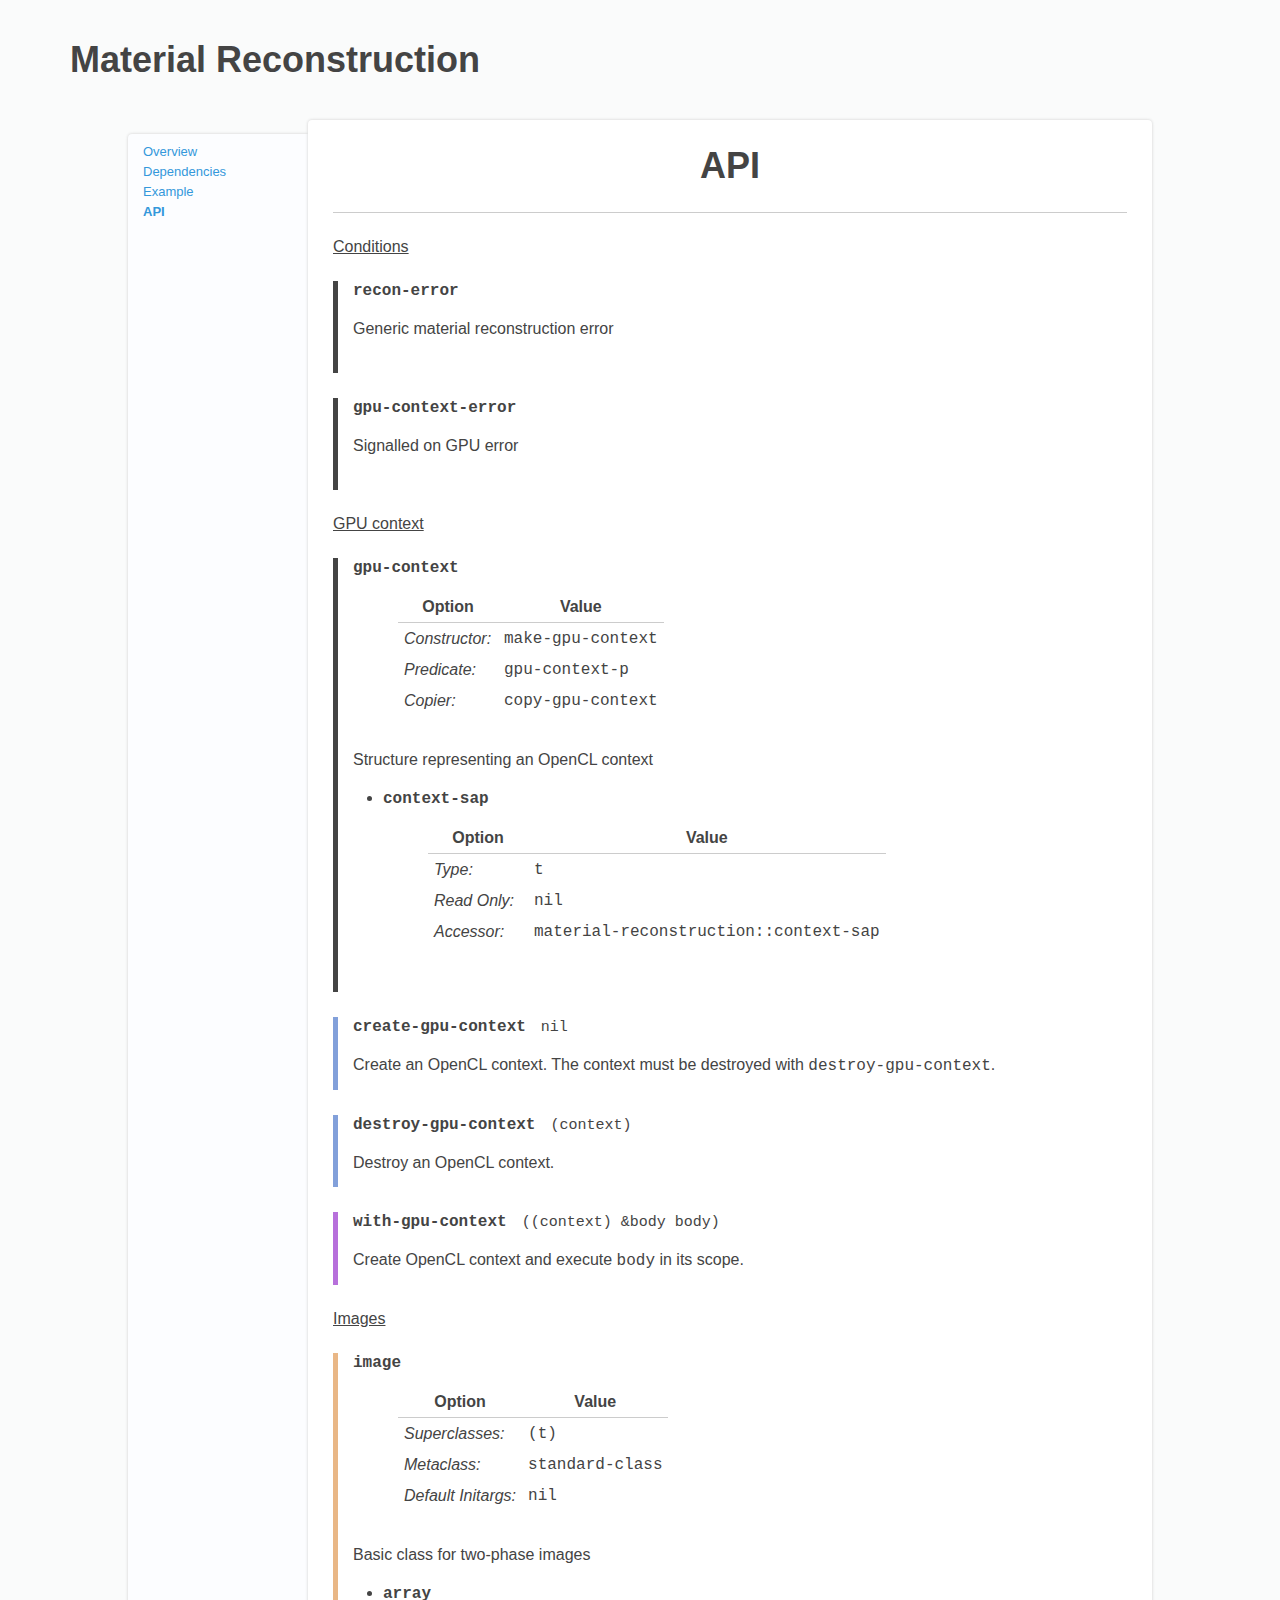
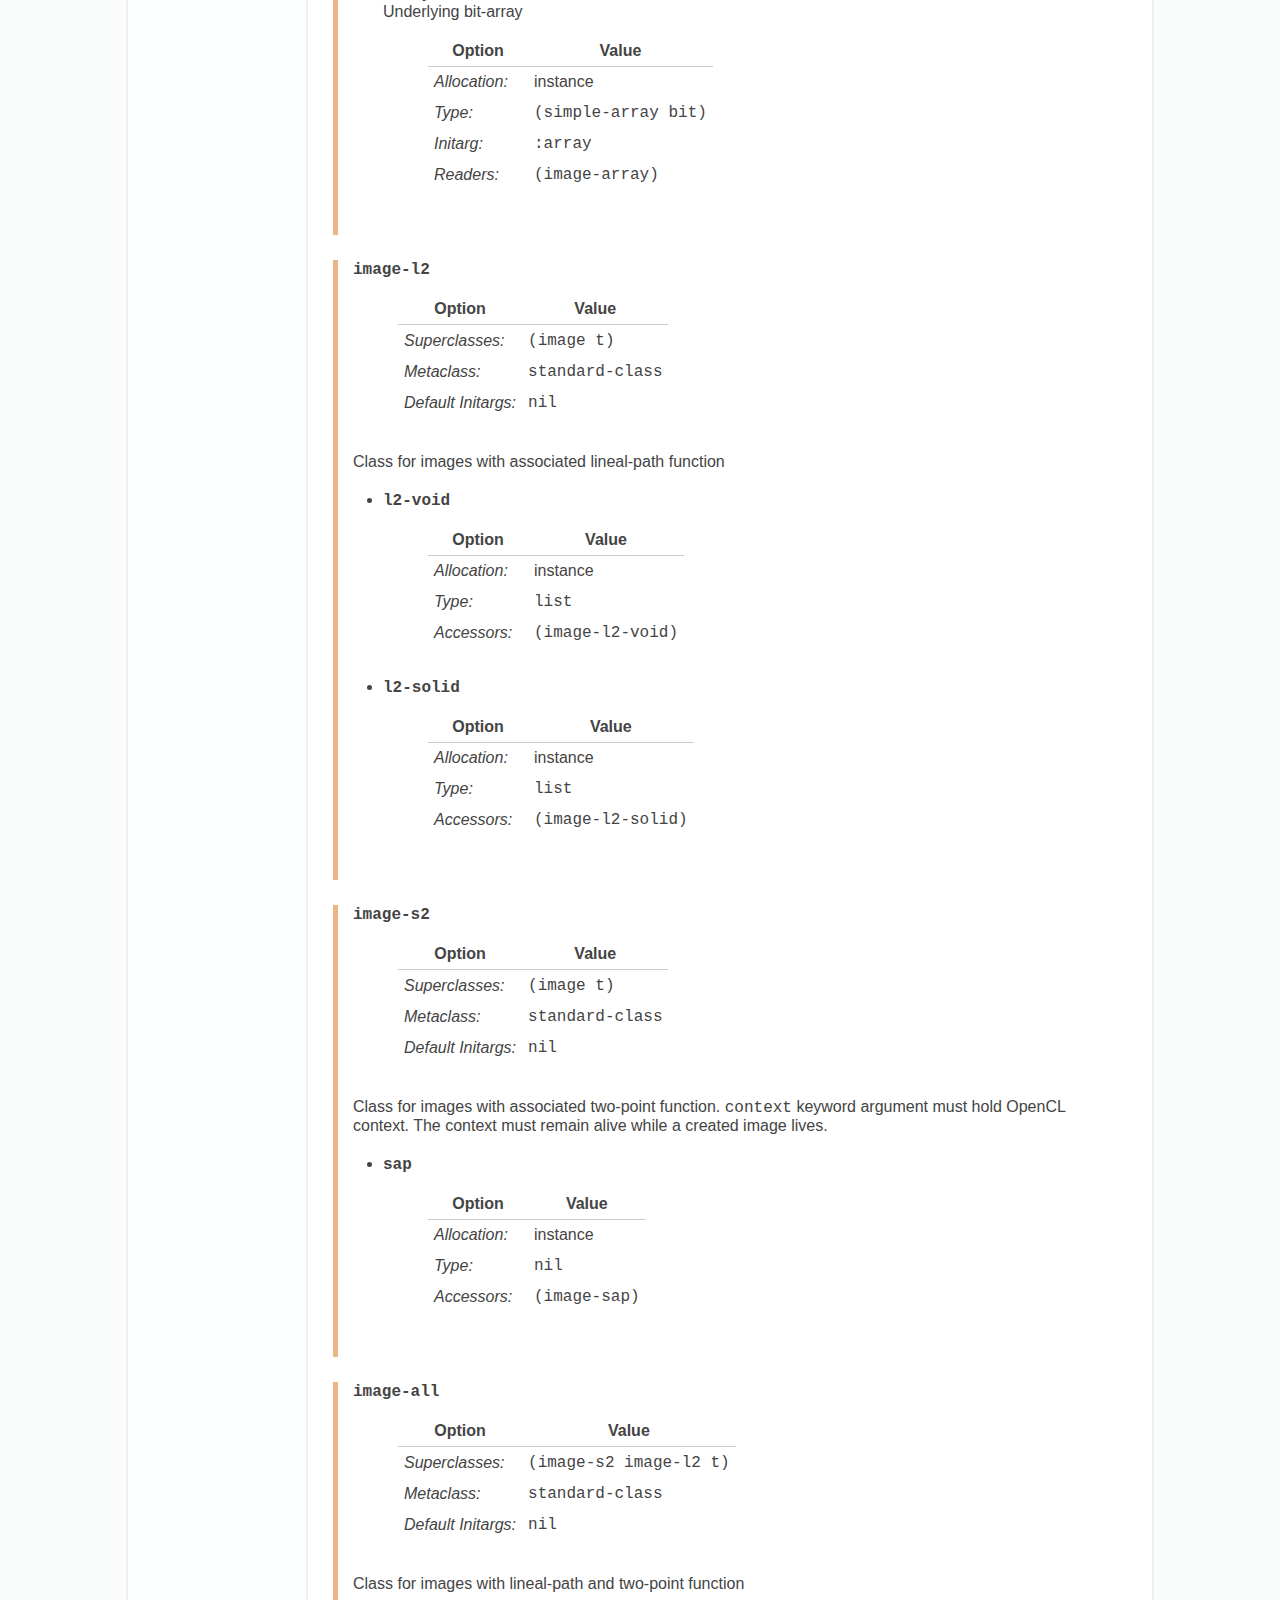
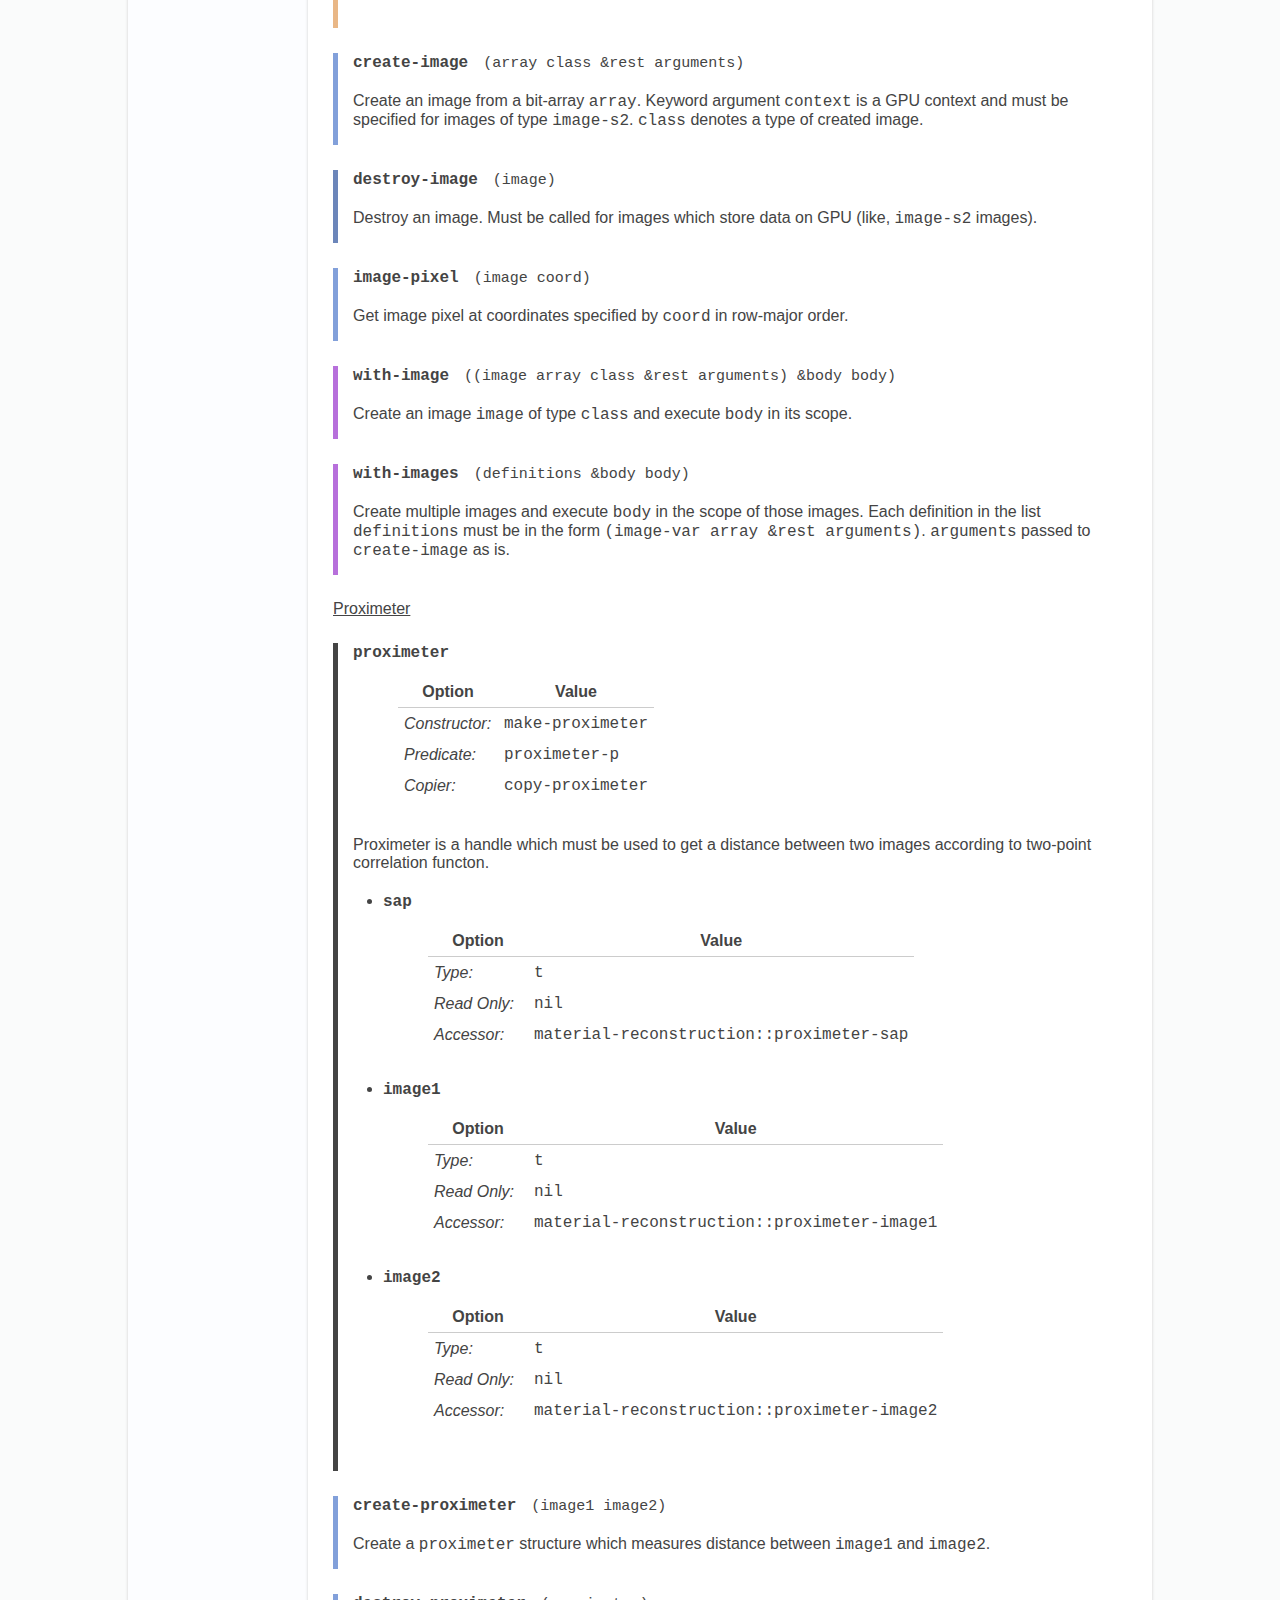
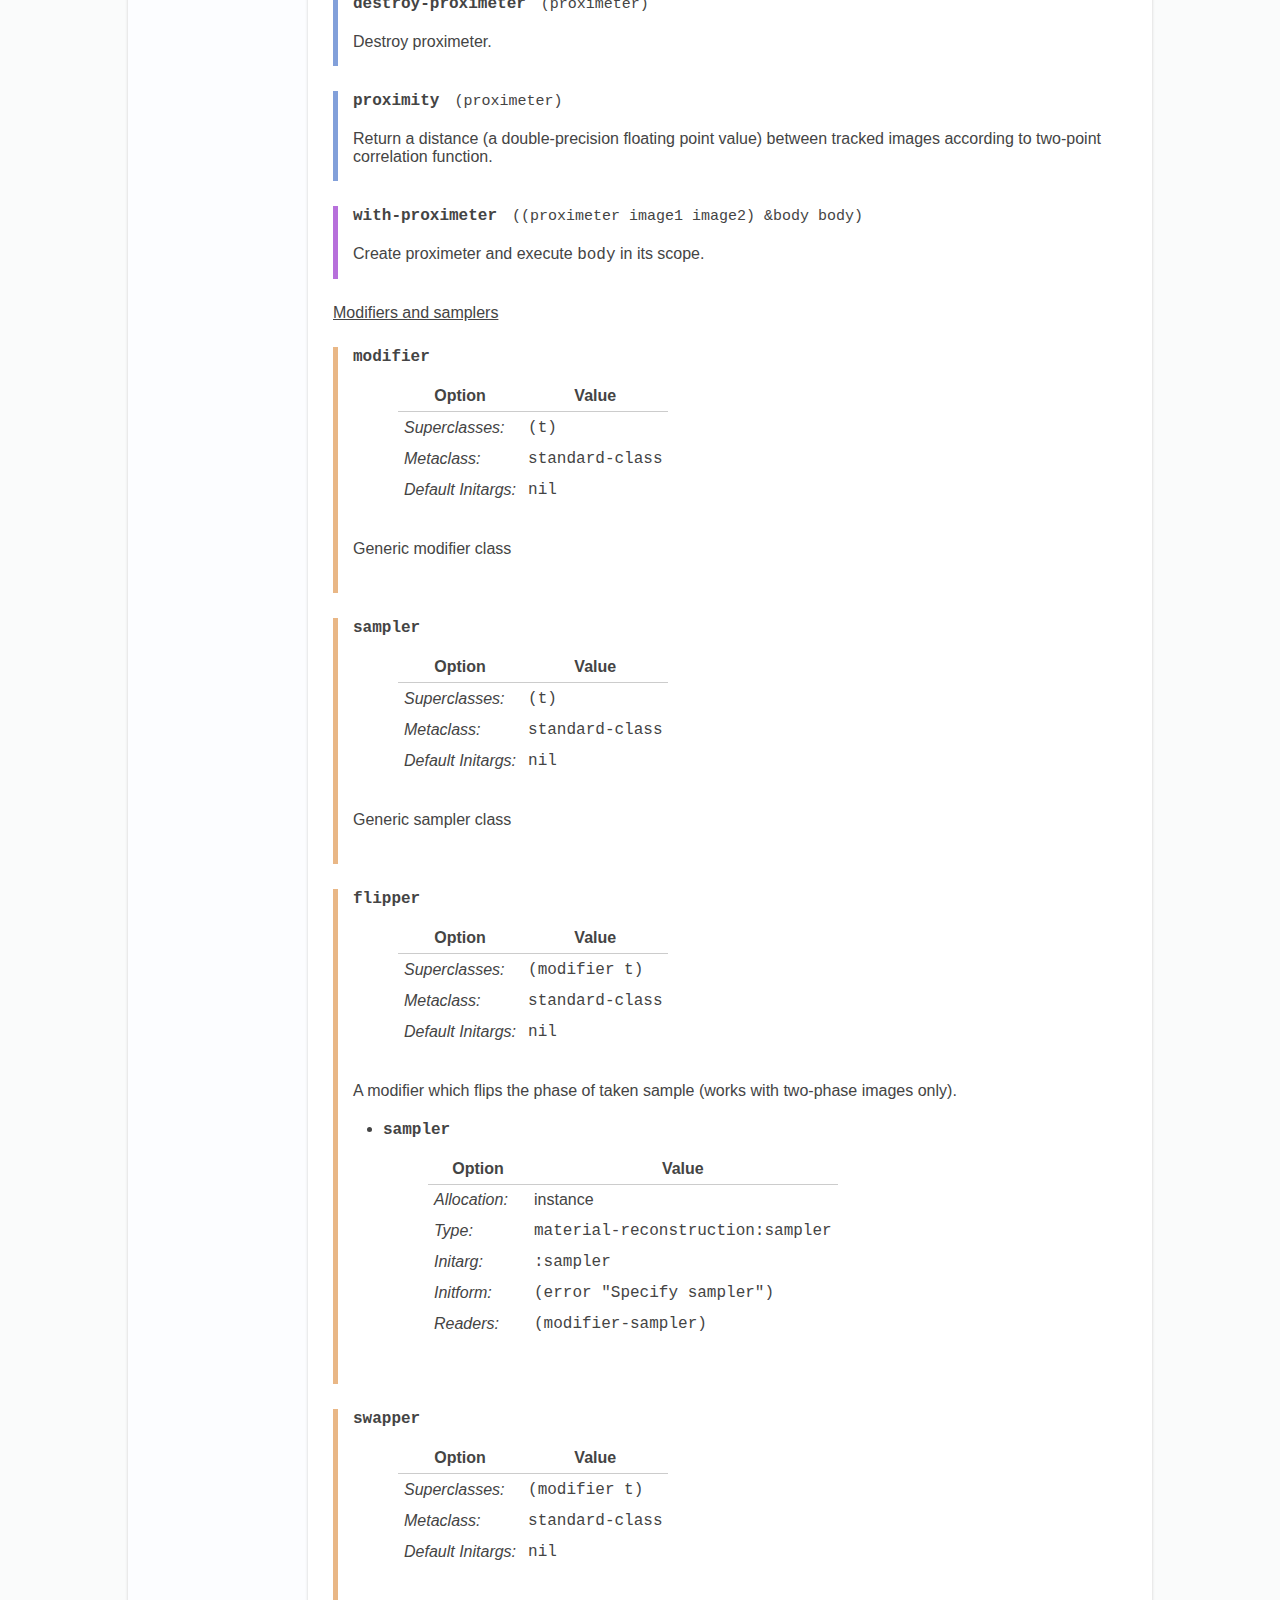
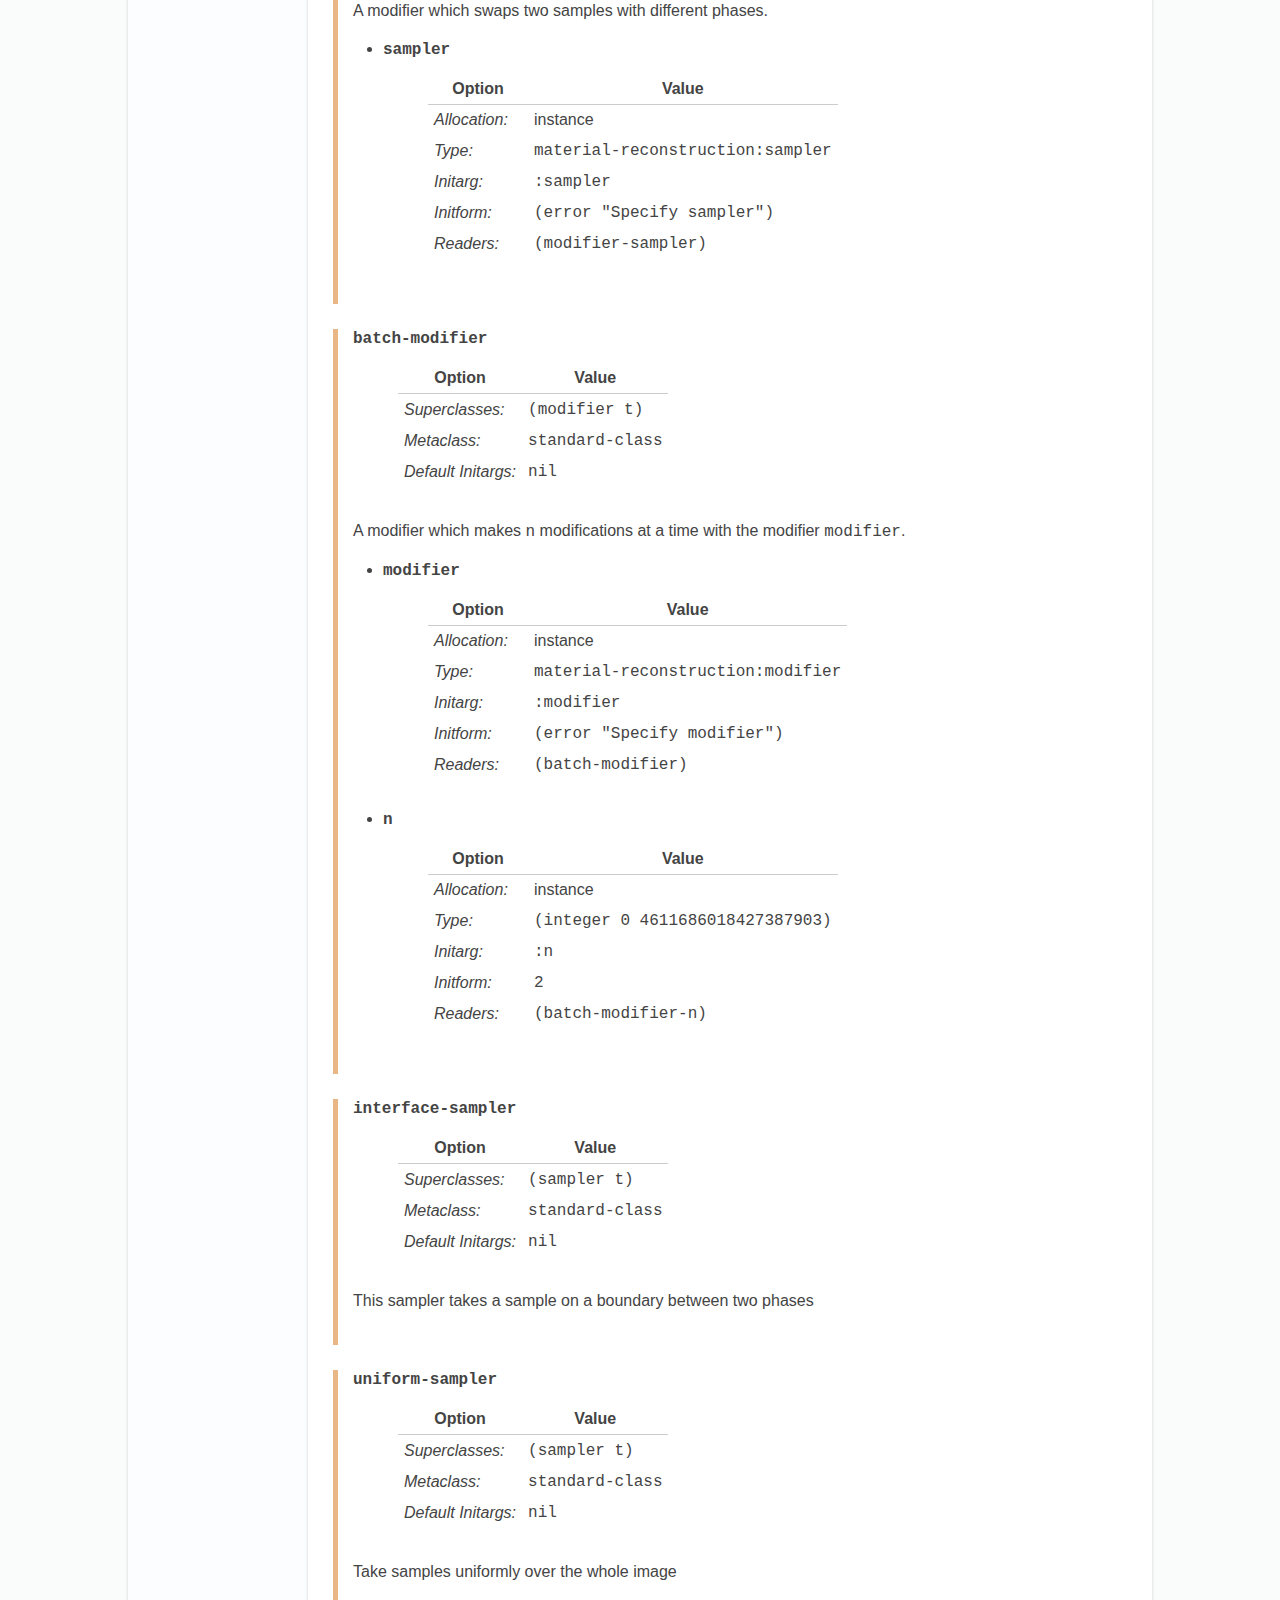
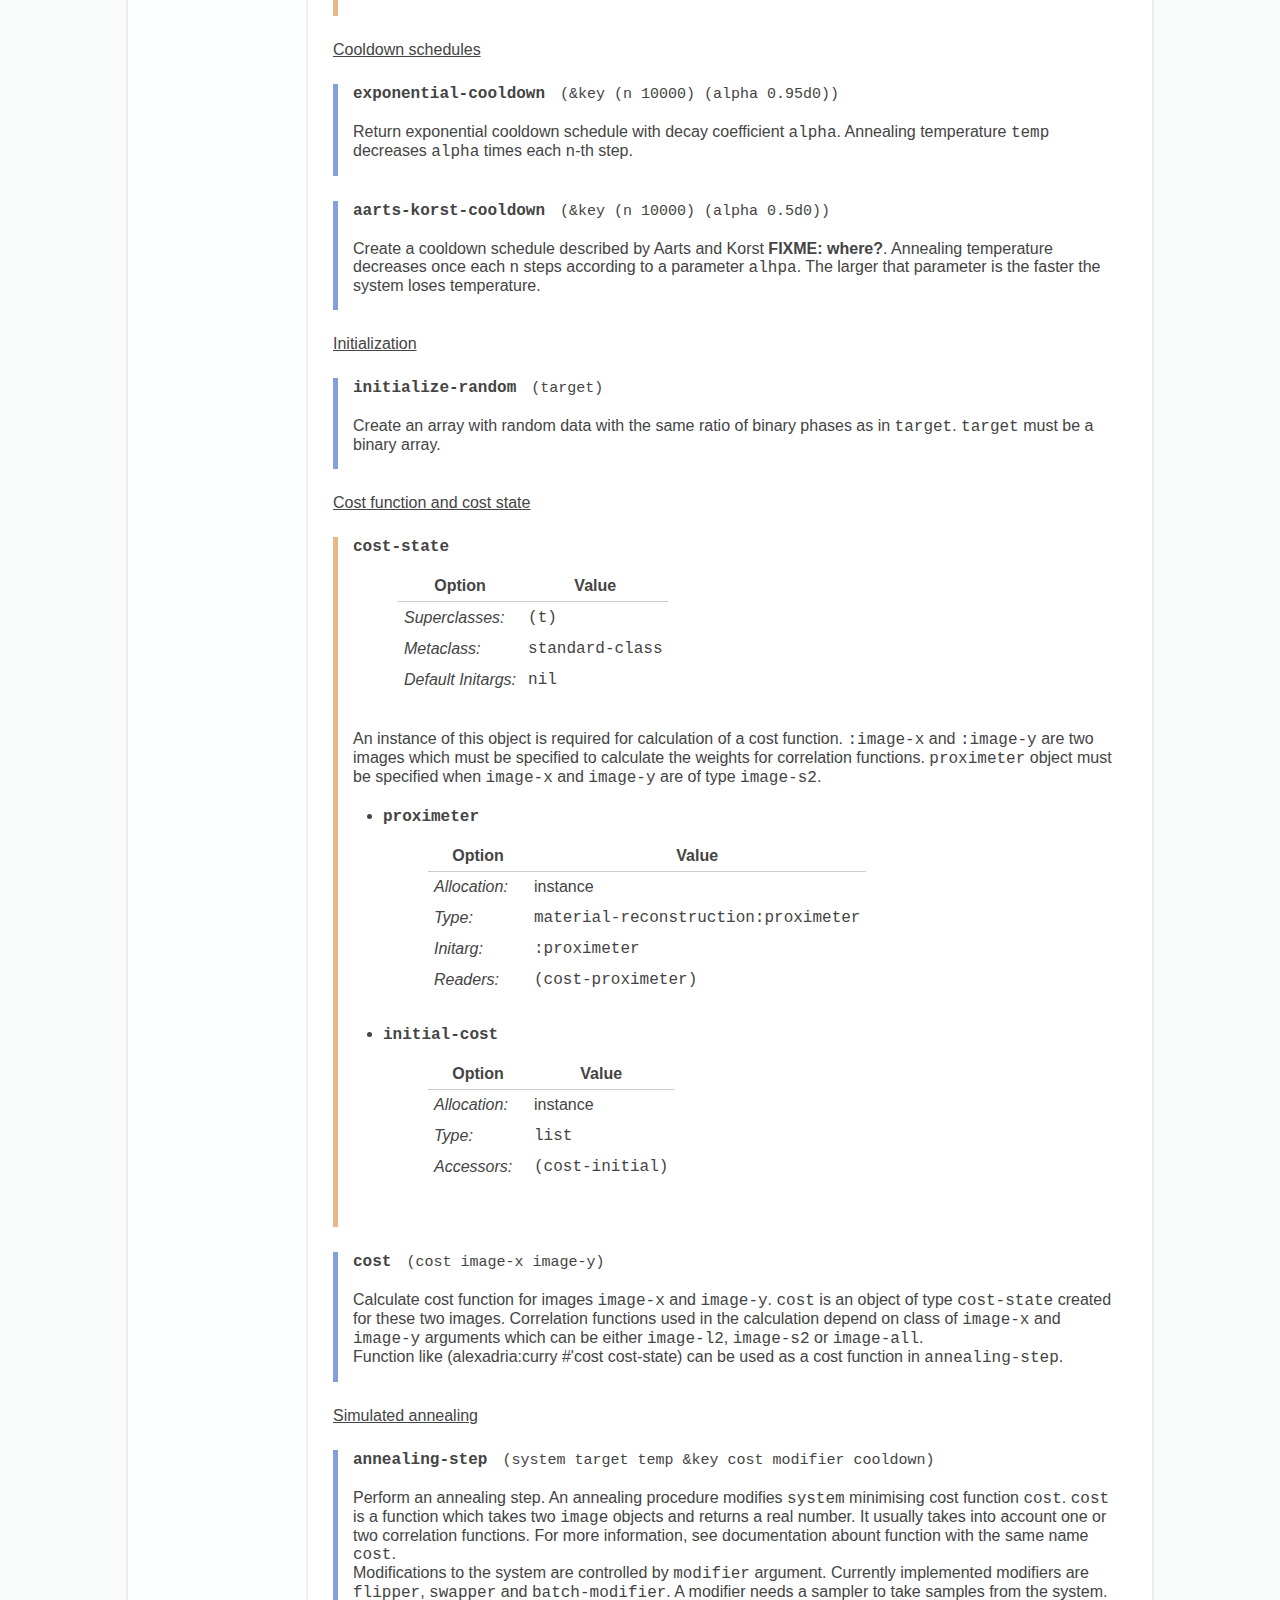
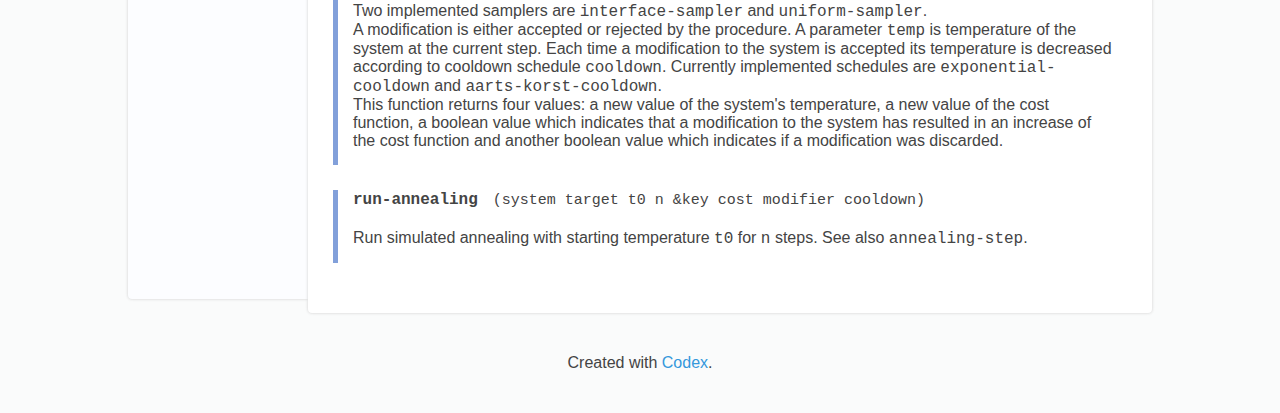
==== commit 8cd48b29: "deploy: f65a64ee6d49aaa54edc180bca448c1022f6bc3d" ====
--- a/api.html
+++ b/api.html
@@ -124,17 +124,20 @@
 images which must be specified to calculate the weights for
 correlation functions. <code>proximeter</code> object must be specified when
 <code>image-x</code> and <code>image-y</code> are of type <code>image-s2</code>.</div><ul class="codex-slot-list"><li class="codex-slot codex-class-slot"><code class="codex-name">proximeter</code><div class="codex-docstring"></div><div class="codex-class-struct-slot-option-node"><table class="codex-class-struct-slot-option-table"><tr class="codex-class-struct-slot-option-row"><td class="codex-class-struct-slot-option-header-cell">Option</td><td class="codex-class-struct-slot-option-header-cell">Value</td></tr><tr class="codex-class-struct-slot-option-row"><td class="codex-class-struct-slot-option-label-cell">Allocation:</td><td class="codex-class-struct-slot-option-value-cell codex-class-struct-slot-option-symbol-list-cell">instance</td></tr><tr class="codex-class-struct-slot-option-row"><td class="codex-class-struct-slot-option-label-cell">Type:</td><td class="codex-class-struct-slot-option-value-cell codex-class-struct-slot-option-symbol-list-cell"><code class="codex-class-struct-slot-symbol-list">material-reconstruction:proximeter</code></td></tr><tr class="codex-class-struct-slot-option-row"><td class="codex-class-struct-slot-option-label-cell">Initarg:</td><td class="codex-class-struct-slot-option-value-cell codex-class-struct-slot-option-symbol-list-cell"><code class="codex-class-struct-slot-symbol-list">:proximeter</code></td></tr><tr class="codex-class-struct-slot-option-row"><td class="codex-class-struct-slot-option-label-cell">Readers:</td><td class="codex-class-struct-slot-option-value-cell codex-class-struct-slot-option-symbol-list-cell"><code class="codex-class-struct-slot-symbol-list">(cost-proximeter)</code></td></tr></table></div></li><li class="codex-slot codex-class-slot"><code class="codex-name">initial-cost</code><div class="codex-docstring"></div><div class="codex-class-struct-slot-option-node"><table class="codex-class-struct-slot-option-table"><tr class="codex-class-struct-slot-option-row"><td class="codex-class-struct-slot-option-header-cell">Option</td><td class="codex-class-struct-slot-option-header-cell">Value</td></tr><tr class="codex-class-struct-slot-option-row"><td class="codex-class-struct-slot-option-label-cell">Allocation:</td><td class="codex-class-struct-slot-option-value-cell codex-class-struct-slot-option-symbol-list-cell">instance</td></tr><tr class="codex-class-struct-slot-option-row"><td class="codex-class-struct-slot-option-label-cell">Type:</td><td class="codex-class-struct-slot-option-value-cell codex-class-struct-slot-option-symbol-list-cell"><code class="codex-class-struct-slot-symbol-list">list</code></td></tr><tr class="codex-class-struct-slot-option-row"><td class="codex-class-struct-slot-option-label-cell">Accessors:</td><td class="codex-class-struct-slot-option-value-cell codex-class-struct-slot-option-symbol-list-cell"><code class="codex-class-struct-slot-symbol-list">(cost-initial)</code></td></tr></table></div></li></ul></div>
-      <div class="codex-doc-node codex-operator codex-function"><code class="codex-name">cost</code><code class="codex-lambda-list">(cost image-x image-y)</code><div class="codex-docstring">Calculate cost function for images <code>image-x</code> and
+      <div class="codex-doc-node codex-operator codex-function"><code class="codex-name">cost</code><code class="codex-lambda-list">(cost image-x image-y)</code><div class="codex-docstring"><p>Calculate cost function for images <code>image-x</code> and
 <code>image-y</code>. <code>cost</code> is an object of type <code>cost-state</code> created for
-these two images.</div></div>
+these two images. Correlation functions used in the calculation depend
+on class of <code>image-x</code> and <code>image-y</code> arguments which can be either
+<code>image-l2</code>, <code>image-s2</code> or <code>image-all</code>.</p><p>Function like (alexadria:curry #'cost cost-state) can be used as a
+cost function in <code>annealing-step</code>.</p></div></div>
    </p><p>   <u>Simulated annealing</u>
    
-      <div class="codex-doc-node codex-operator codex-function"><code class="codex-name">annealing-step</code><code class="codex-lambda-list">(system target temp &amp;key cost-state modifier cooldown)</code><div class="codex-docstring"><p>Perform an annealing step. An annealing procedure modifies
-<code>system</code> minimising difference in correlation functions calculated
-using a <code>cost-state</code> object which is an instance of the
-<code>cost-state</code> class. Correlation functions used in the annealing
-depend on class of <code>system</code> and <code>target</code> arguments which can be
-either <code>image-l2</code>, <code>image-s2</code> or <code>image-all</code>.</p><p>Modifications to the system are controlled by <code>modifier</code>
+      <div class="codex-doc-node codex-operator codex-function"><code class="codex-name">annealing-step</code><code class="codex-lambda-list">(system target temp &amp;key cost modifier cooldown)</code><div class="codex-docstring"><p>Perform an annealing step. An annealing procedure modifies
+<code>system</code> minimising cost function <code>cost</code>. <code>cost</code> is a function
+which takes two <code>image</code> objects and returns a real number. It
+usually takes into account one or two correlation functions. For more
+information, see documentation abount function with the same name
+<code>cost</code>.</p><p>Modifications to the system are controlled by <code>modifier</code>
 argument. Currently implemented modifiers are <code>flipper</code>, <code>swapper</code>
 and <code>batch-modifier</code>. A modifier needs a sampler to take samples
 from the system. Two implemented samplers are <code>interface-sampler</code>
@@ -148,7 +151,7 @@
 indicates that a modification to the system has resulted in an
 increase of the cost function and another boolean value which
 indicates if a modification was discarded.</p></div></div>
-      <div class="codex-doc-node codex-operator codex-function"><code class="codex-name">run-annealing</code><code class="codex-lambda-list">(system target t0 n &amp;key cost-state modifier cooldown)</code><div class="codex-docstring">Run simulated annealing with starting temperature <code>t0</code> for <code>n</code>
+      <div class="codex-doc-node codex-operator codex-function"><code class="codex-name">run-annealing</code><code class="codex-lambda-list">(system target t0 n &amp;key cost modifier cooldown)</code><div class="codex-docstring">Run simulated annealing with starting temperature <code>t0</code> for <code>n</code>
 steps. See also <code>annealing-step</code>.</div></div>
    </p>
       </div>
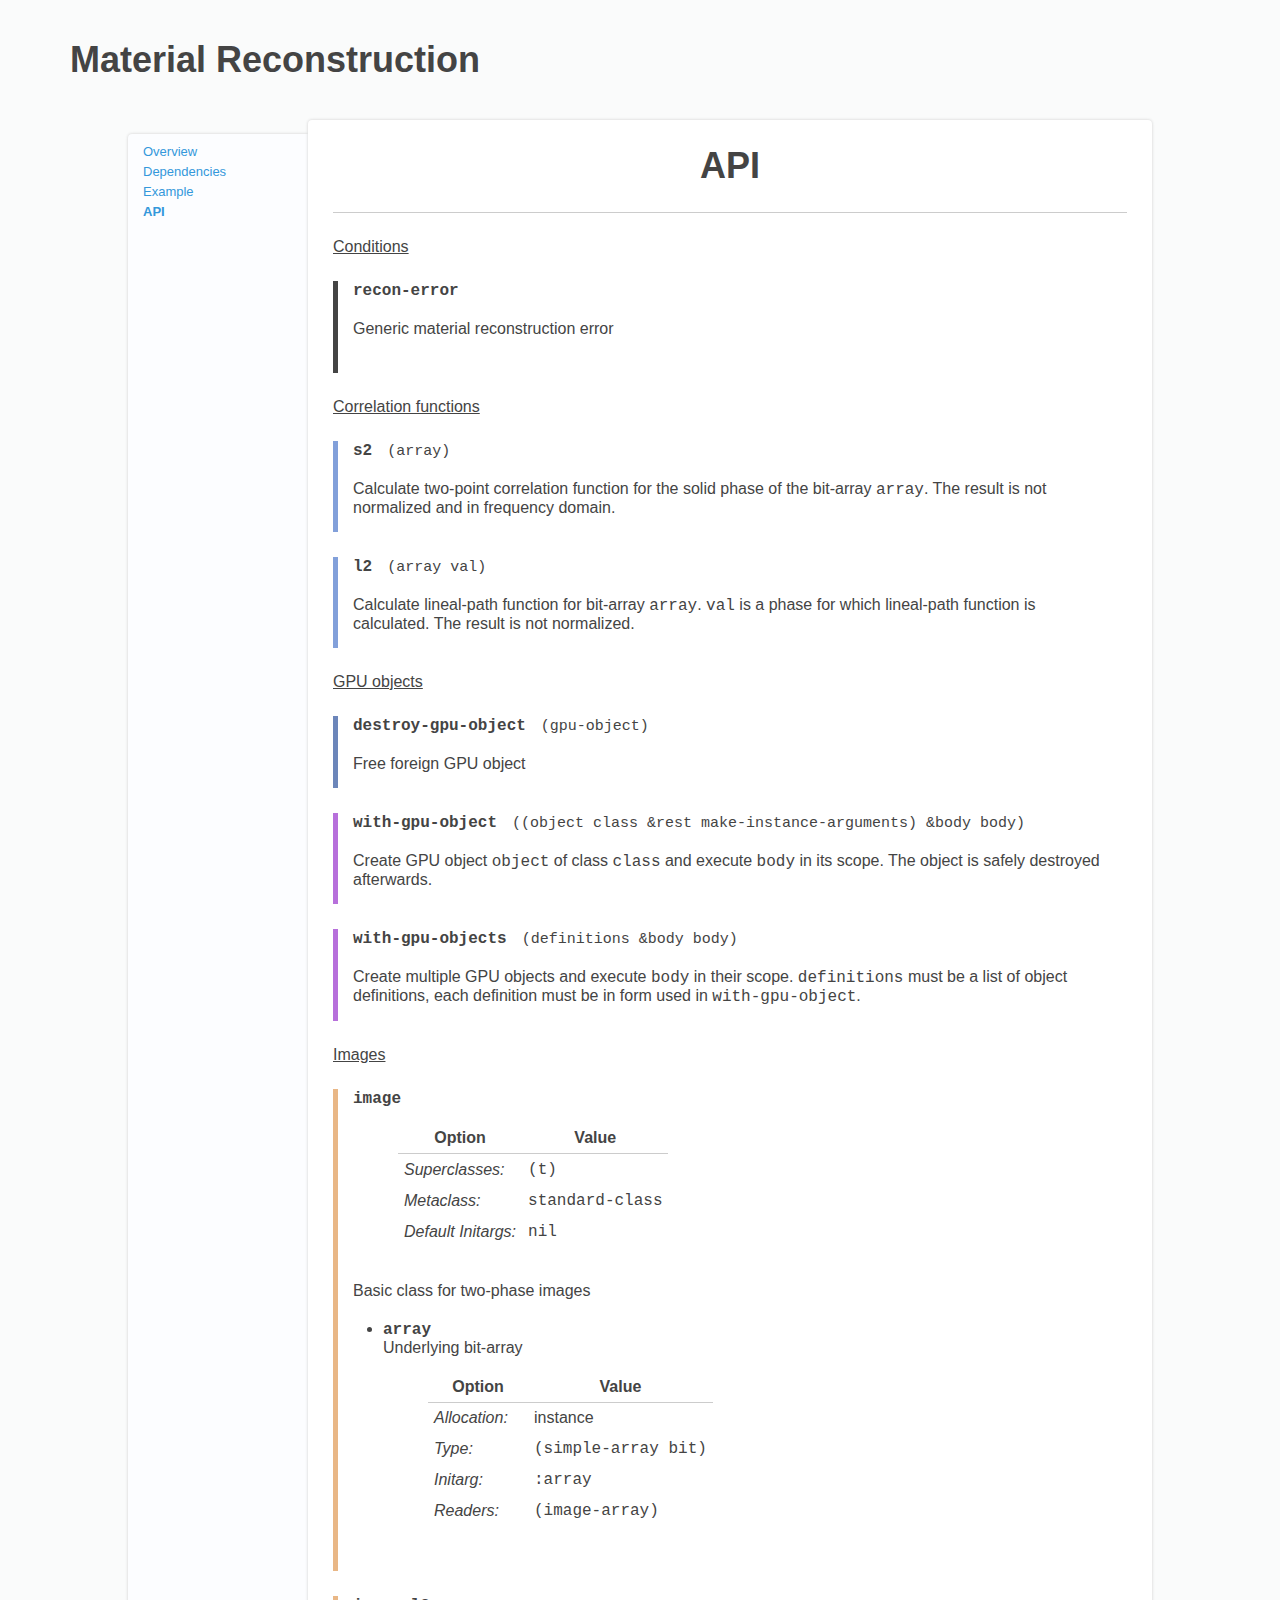
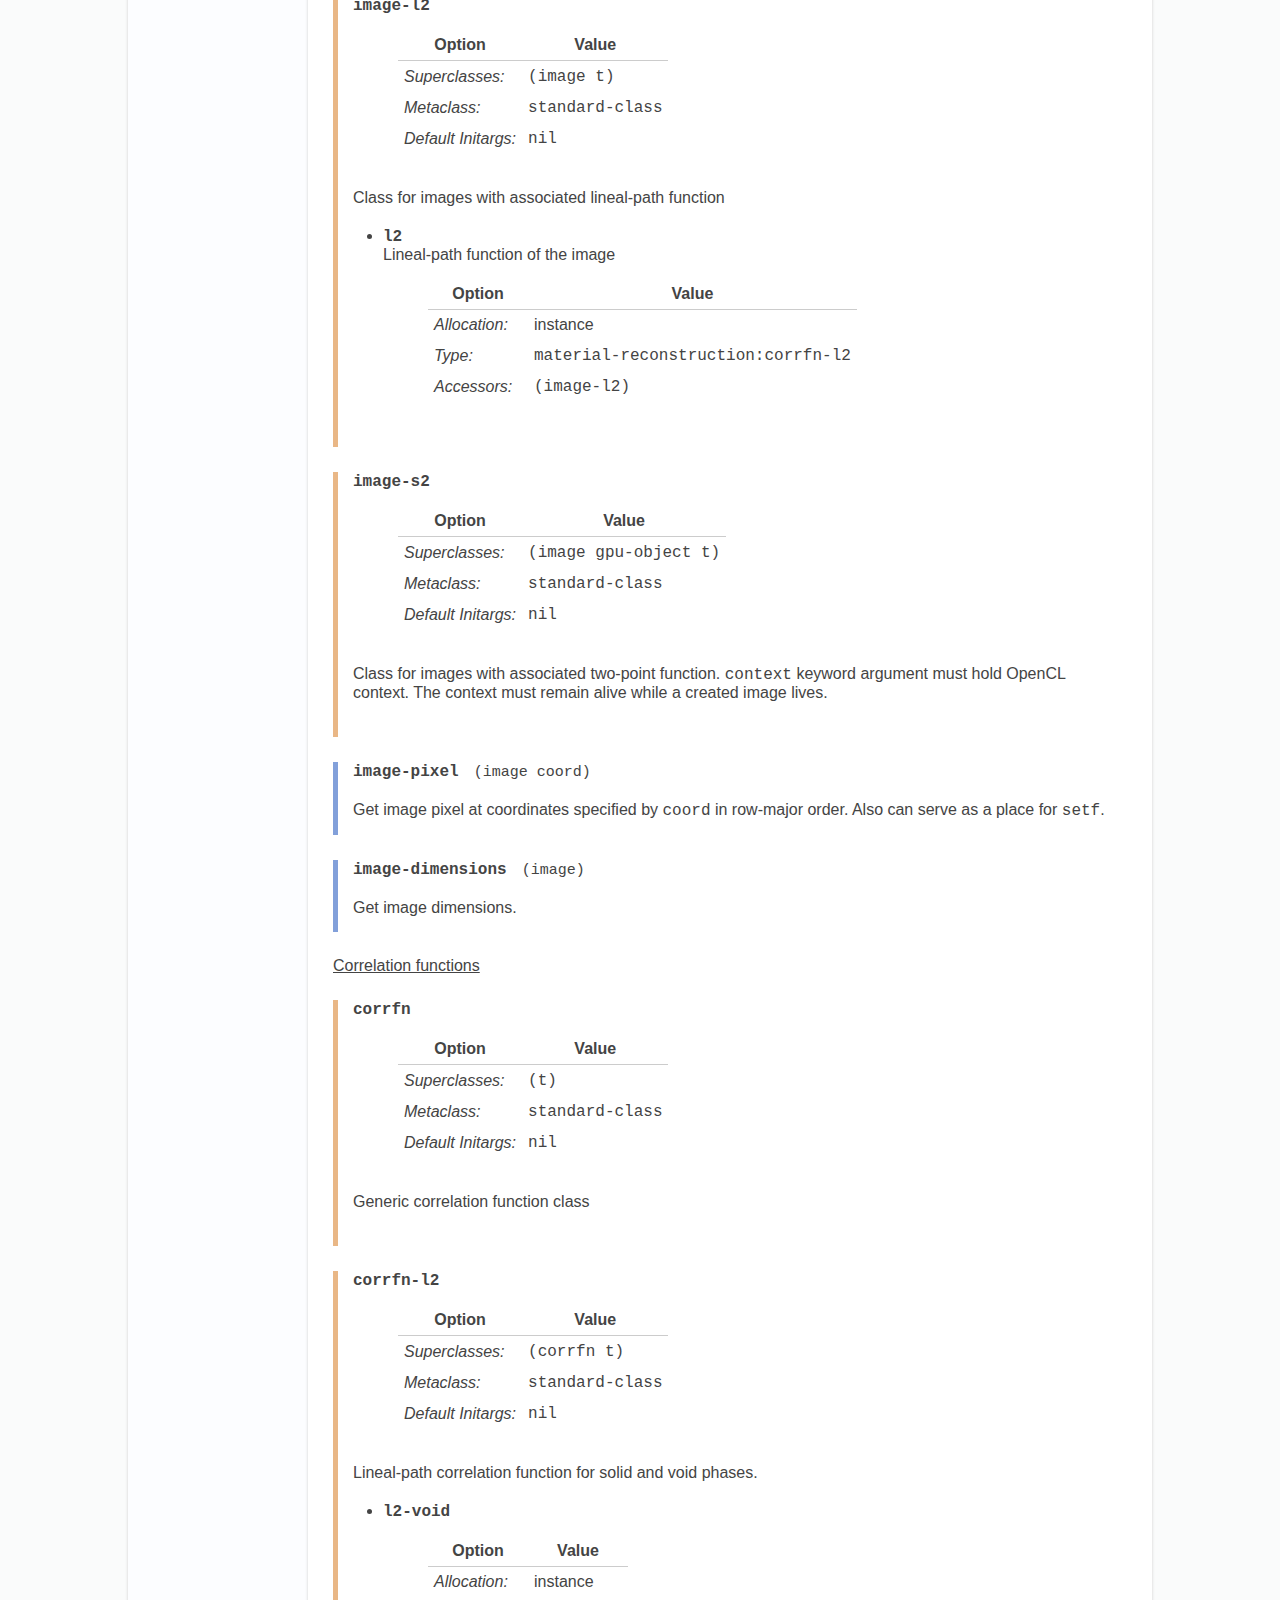
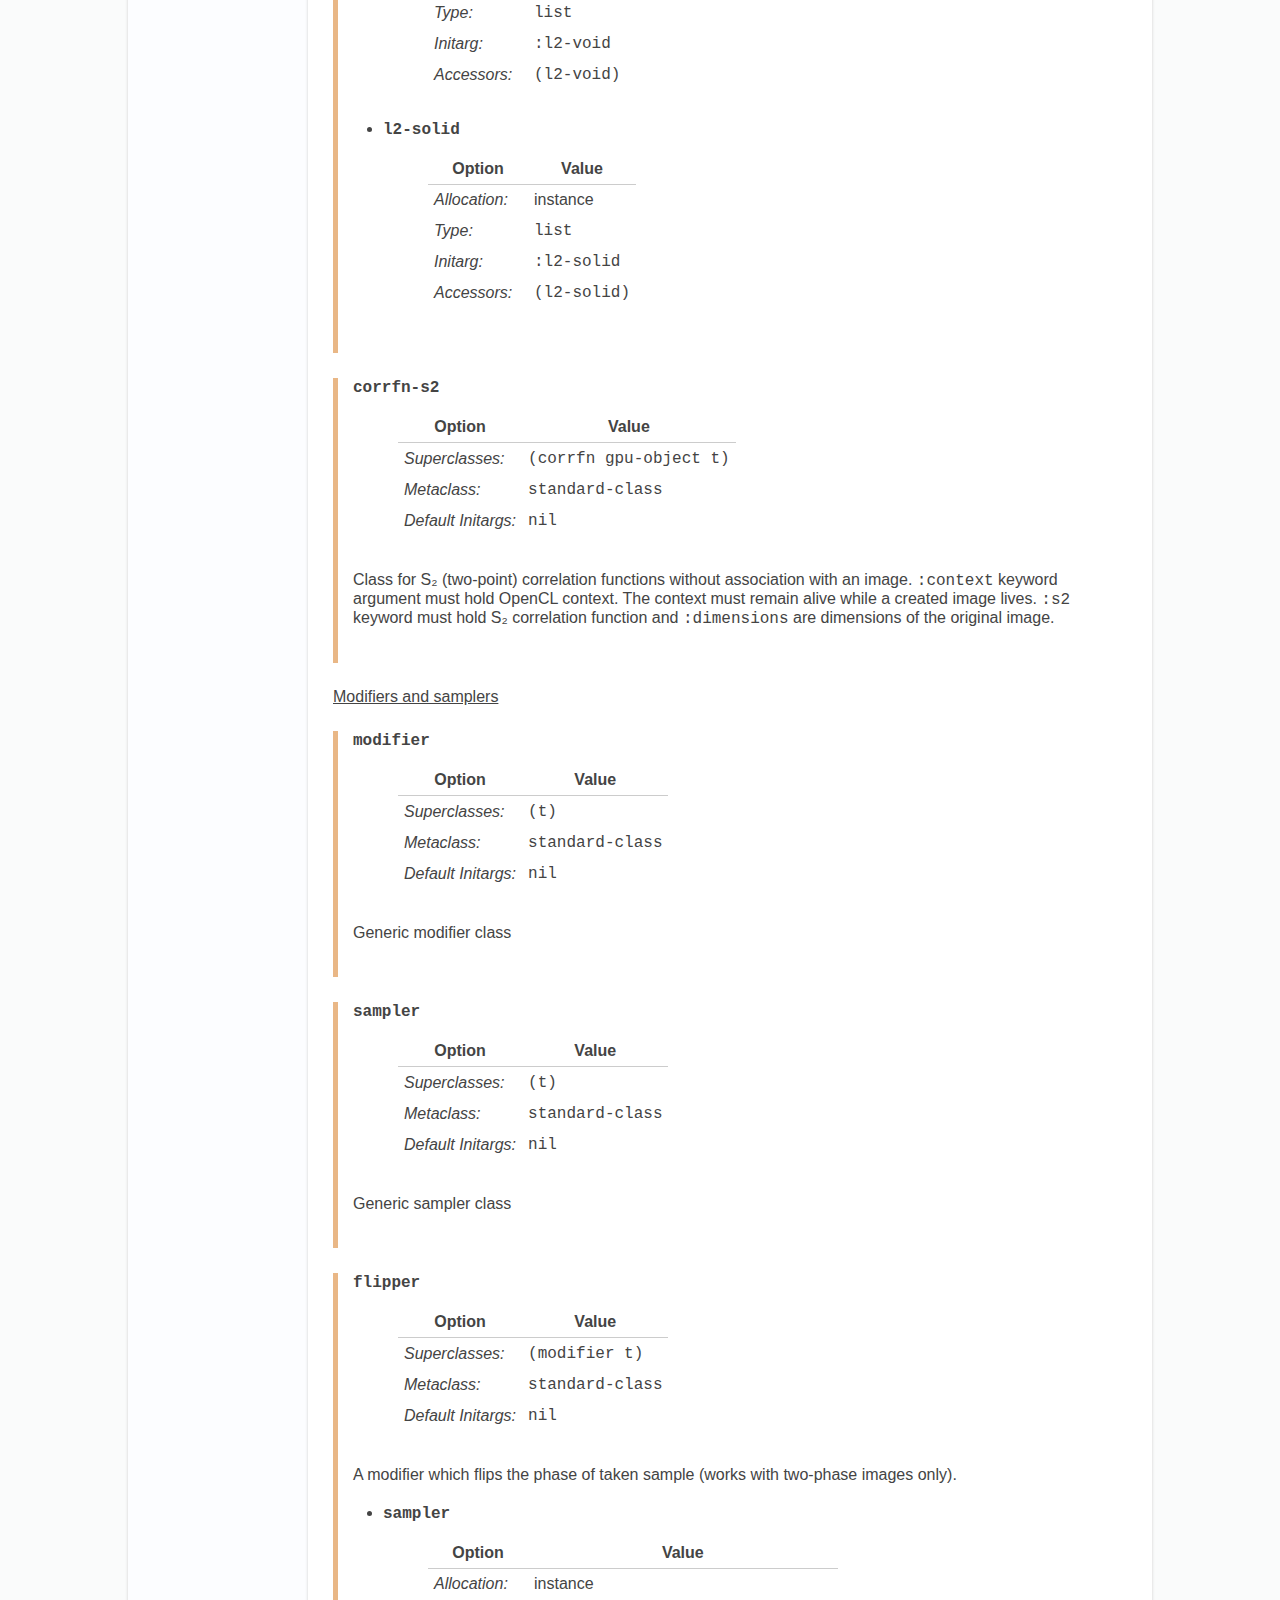
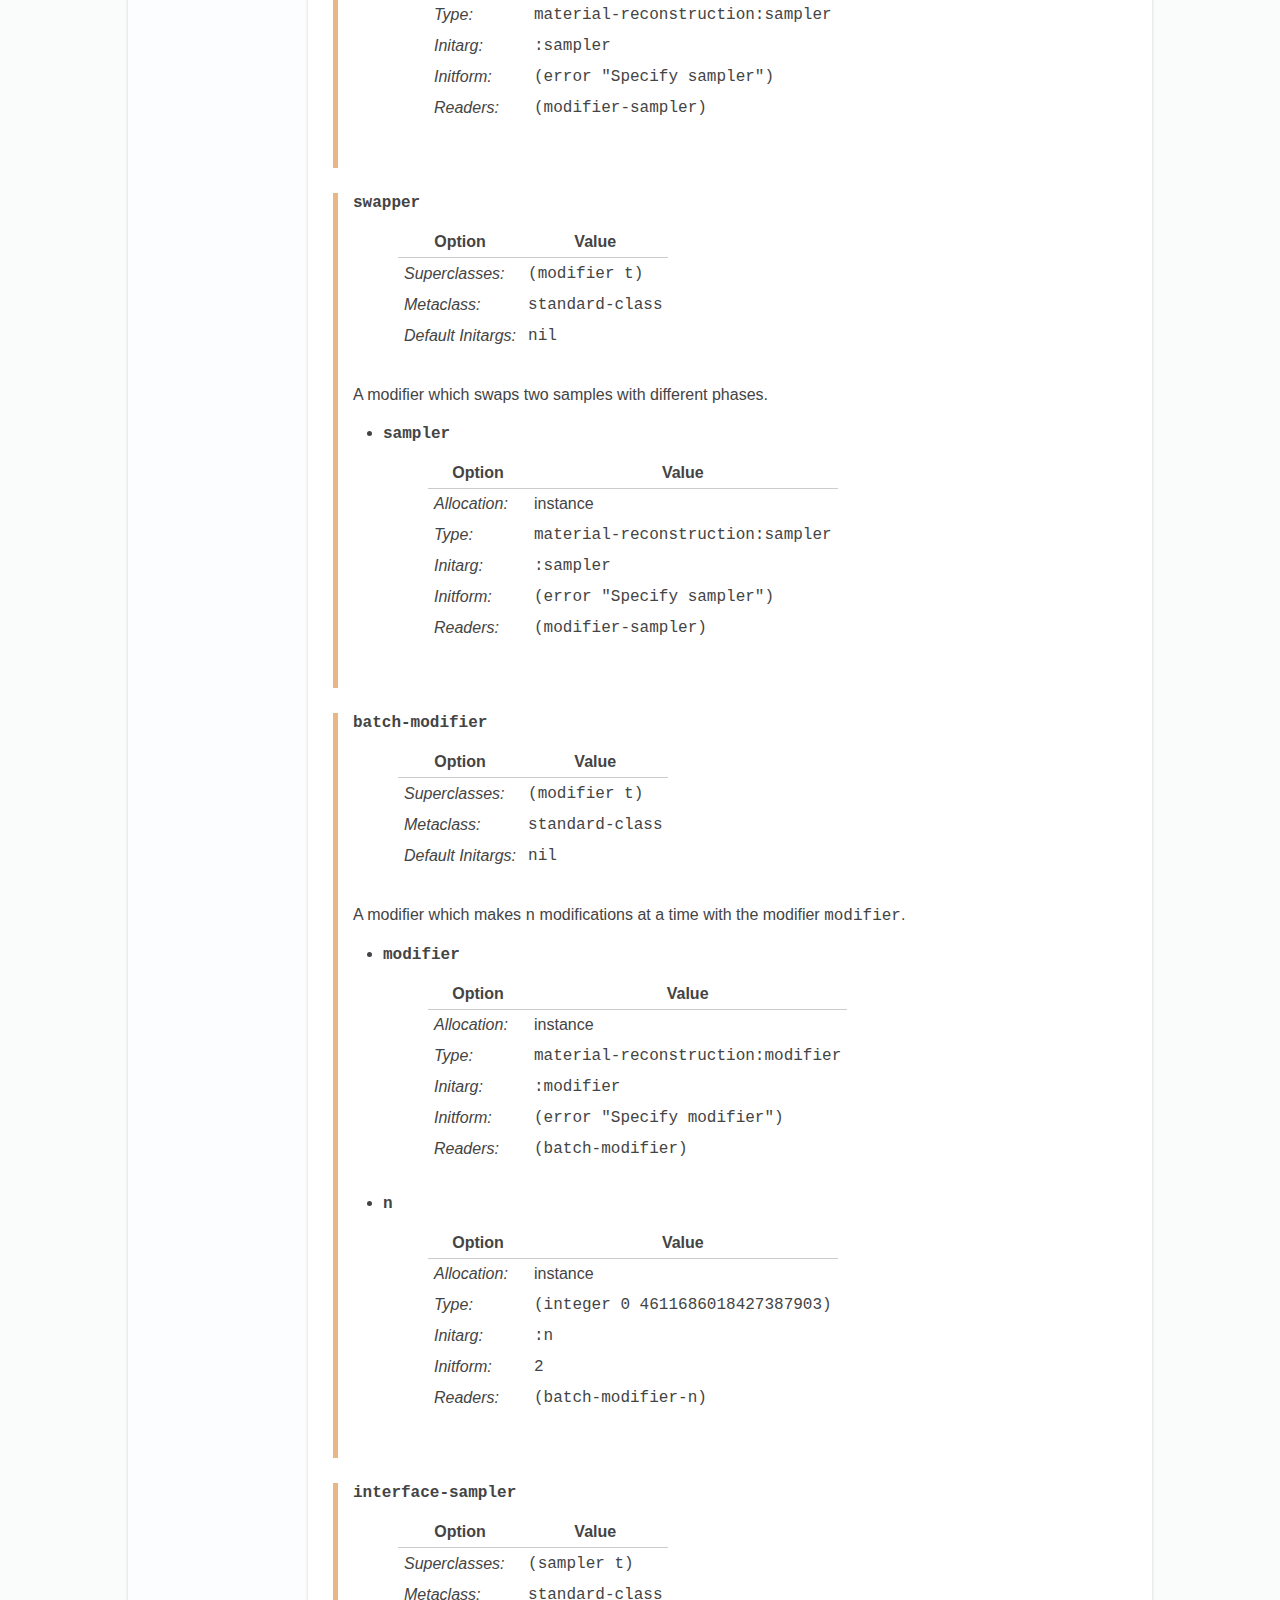
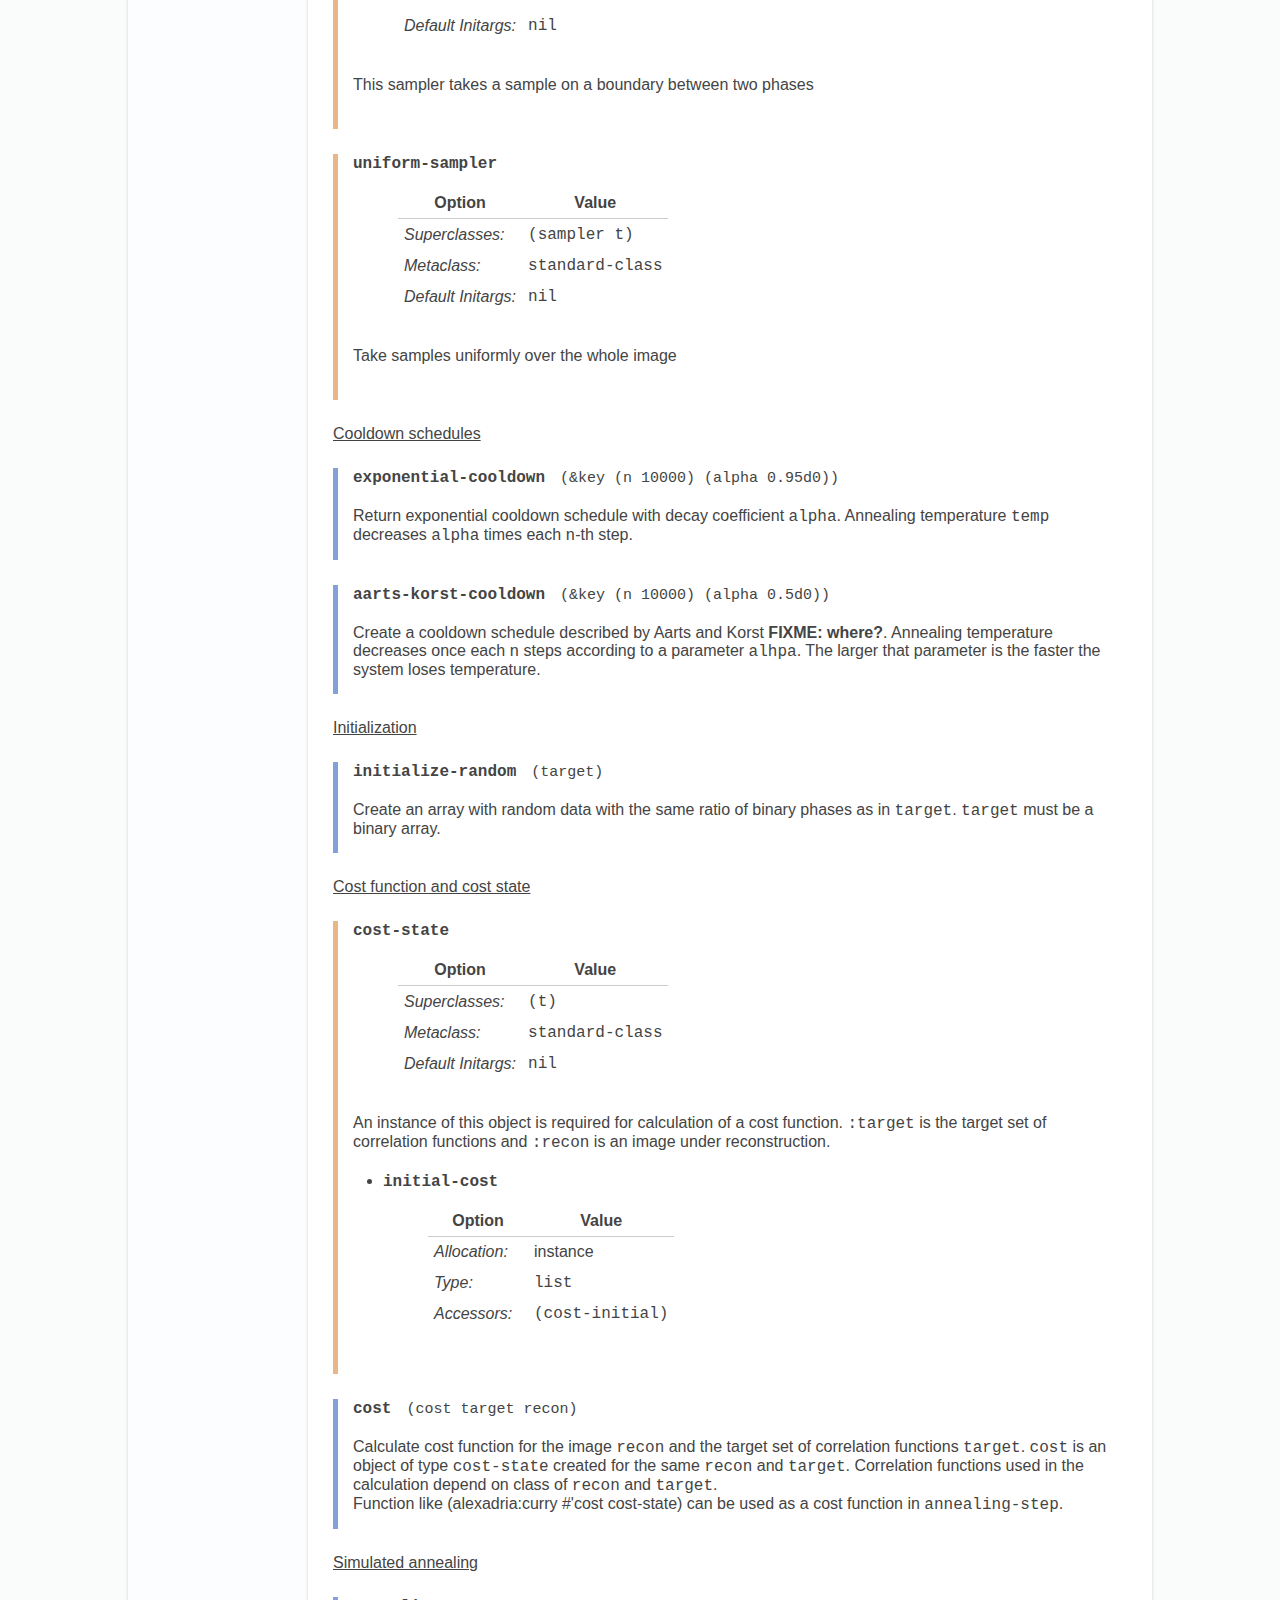
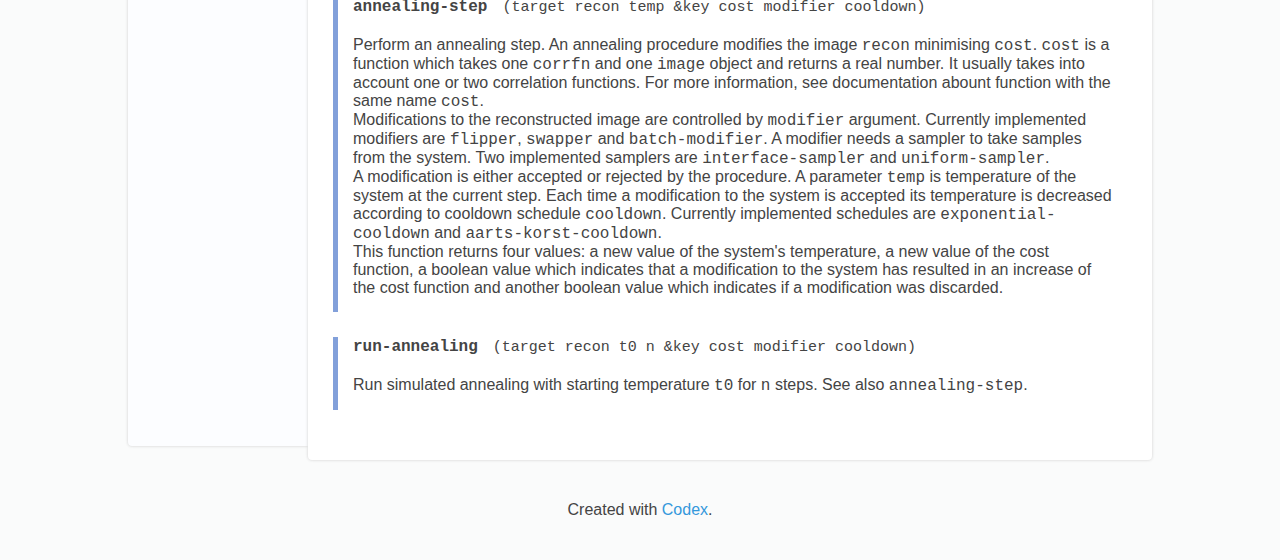
==== commit ac30bf29: "deploy: 007432c67f58b4d6b1ad118448fd88debf3764fc" ====
--- a/api.html
+++ b/api.html
@@ -52,45 +52,41 @@
    <u>Conditions</u>
    
       <div class="codex-doc-node codex-record codex-condition"><code class="codex-name">recon-error</code><div class="codex-docstring">Generic material reconstruction error</div><ul class="codex-slot-list"></ul></div>
-      <div class="codex-doc-node codex-record codex-condition"><code class="codex-name">gpu-context-error</code><div class="codex-docstring">Signalled on GPU error</div><ul class="codex-slot-list"></ul></div>
-   </p><p>   <u>GPU context</u>
+   </p><p>   <u>Correlation functions</u>
    
-      <div class="codex-doc-node codex-record codex-structure"><code class="codex-name">gpu-context</code><div class="codex-class-struct-slot-option-node"><table class="codex-class-struct-slot-option-table"><tr class="codex-class-struct-slot-option-row"><td class="codex-class-struct-slot-option-header-cell">Option</td><td class="codex-class-struct-slot-option-header-cell">Value</td></tr><tr class="codex-class-struct-slot-option-row"><td class="codex-class-struct-slot-option-label-cell">Constructor:</td><td class="codex-class-struct-slot-option-value-cell codex-class-struct-slot-option-symbol-list-cell"><code class="codex-class-struct-slot-symbol-list">make-gpu-context</code></td></tr><tr class="codex-class-struct-slot-option-row"><td class="codex-class-struct-slot-option-label-cell">Predicate:</td><td class="codex-class-struct-slot-option-value-cell codex-class-struct-slot-option-symbol-list-cell"><code class="codex-class-struct-slot-symbol-list">gpu-context-p</code></td></tr><tr class="codex-class-struct-slot-option-row"><td class="codex-class-struct-slot-option-label-cell">Copier:</td><td class="codex-class-struct-slot-option-value-cell codex-class-struct-slot-option-symbol-list-cell"><code class="codex-class-struct-slot-symbol-list">copy-gpu-context</code></td></tr></table></div><div class="codex-docstring">Structure representing an OpenCL context</div><ul class="codex-slot-list"><li class="codex-slot codex-structure-slot"><code class="codex-name">context-sap</code><div class="codex-class-struct-slot-option-node"><table class="codex-class-struct-slot-option-table"><tr class="codex-class-struct-slot-option-row"><td class="codex-class-struct-slot-option-header-cell">Option</td><td class="codex-class-struct-slot-option-header-cell">Value</td></tr><tr class="codex-class-struct-slot-option-row"><td class="codex-class-struct-slot-option-label-cell">Type:</td><td class="codex-class-struct-slot-option-value-cell codex-class-struct-slot-option-symbol-list-cell"><code class="codex-class-struct-slot-symbol-list">t</code></td></tr><tr class="codex-class-struct-slot-option-row"><td class="codex-class-struct-slot-option-label-cell">Read Only:</td><td class="codex-class-struct-slot-option-value-cell codex-class-struct-slot-option-symbol-list-cell"><code class="codex-class-struct-slot-symbol-list">nil</code></td></tr><tr class="codex-class-struct-slot-option-row"><td class="codex-class-struct-slot-option-label-cell">Accessor:</td><td class="codex-class-struct-slot-option-value-cell codex-class-struct-slot-option-symbol-list-cell"><code class="codex-class-struct-slot-symbol-list">material-reconstruction::context-sap</code></td></tr></table></div></li></ul></div>
-      <div class="codex-doc-node codex-operator codex-function"><code class="codex-name">create-gpu-context</code><code class="codex-lambda-list">nil</code><div class="codex-docstring">Create an OpenCL context. The context must be destroyed with
-<code>destroy-gpu-context</code>.</div></div>
-      <div class="codex-doc-node codex-operator codex-function"><code class="codex-name">destroy-gpu-context</code><code class="codex-lambda-list">(context)</code><div class="codex-docstring">Destroy an OpenCL context.</div></div>
-      <div class="codex-doc-node codex-operator codex-macro"><code class="codex-name">with-gpu-context</code><code class="codex-lambda-list">((context) &amp;body body)</code><div class="codex-docstring">Create OpenCL context and execute <code>body</code> in its scope.</div></div>
+      <div class="codex-doc-node codex-operator codex-function"><code class="codex-name">s2</code><code class="codex-lambda-list">(array)</code><div class="codex-docstring">Calculate two-point correlation function for the solid phase of the
+bit-array <code>array</code>. The result is not normalized and in frequency
+domain.</div></div>
+      <div class="codex-doc-node codex-operator codex-function"><code class="codex-name">l2</code><code class="codex-lambda-list">(array val)</code><div class="codex-docstring">Calculate lineal-path function for bit-array <code>array</code>. <code>val</code> is
+a phase for which lineal-path function is calculated. The result is
+not normalized.</div></div>
+   </p><p>   <u>GPU objects</u>
+   
+      <div class="codex-doc-node codex-operator codex-generic-function"><code class="codex-name">destroy-gpu-object</code><code class="codex-lambda-list">(gpu-object)</code><div class="codex-docstring">Free foreign GPU object</div></div>
+      <div class="codex-doc-node codex-operator codex-macro"><code class="codex-name">with-gpu-object</code><code class="codex-lambda-list">((object class &amp;rest make-instance-arguments) &amp;body body)</code><div class="codex-docstring">Create GPU object <code>object</code> of class <code>class</code> and execute
+<code>body</code> in its scope. The object is safely destroyed afterwards.</div></div>
+      <div class="codex-doc-node codex-operator codex-macro"><code class="codex-name">with-gpu-objects</code><code class="codex-lambda-list">(definitions &amp;body body)</code><div class="codex-docstring">Create multiple GPU objects and execute <code>body</code> in their
+scope. <code>definitions</code> must be a list of object definitions, each
+definition must be in form used in <code>with-gpu-object</code>.</div></div>
    </p><p>   <u>Images</u>
    
       <div class="codex-doc-node codex-record codex-class"><code class="codex-name">image</code><div class="codex-class-struct-slot-option-node"><table class="codex-class-struct-slot-option-table"><tr class="codex-class-struct-slot-option-row"><td class="codex-class-struct-slot-option-header-cell">Option</td><td class="codex-class-struct-slot-option-header-cell">Value</td></tr><tr class="codex-class-struct-slot-option-row"><td class="codex-class-struct-slot-option-label-cell">Superclasses:</td><td class="codex-class-struct-slot-option-value-cell codex-class-struct-slot-option-symbol-list-cell"><code class="codex-class-struct-slot-symbol-list">(t)</code></td></tr><tr class="codex-class-struct-slot-option-row"><td class="codex-class-struct-slot-option-label-cell">Metaclass:</td><td class="codex-class-struct-slot-option-value-cell codex-class-struct-slot-option-symbol-list-cell"><code class="codex-class-struct-slot-symbol-list">standard-class</code></td></tr><tr class="codex-class-struct-slot-option-row"><td class="codex-class-struct-slot-option-label-cell">Default Initargs:</td><td class="codex-class-struct-slot-option-value-cell codex-class-struct-slot-option-symbol-list-cell"><code class="codex-class-struct-slot-symbol-list">nil</code></td></tr></table></div><div class="codex-docstring">Basic class for two-phase images</div><ul class="codex-slot-list"><li class="codex-slot codex-class-slot"><code class="codex-name">array</code><div class="codex-docstring">Underlying bit-array</div><div class="codex-class-struct-slot-option-node"><table class="codex-class-struct-slot-option-table"><tr class="codex-class-struct-slot-option-row"><td class="codex-class-struct-slot-option-header-cell">Option</td><td class="codex-class-struct-slot-option-header-cell">Value</td></tr><tr class="codex-class-struct-slot-option-row"><td class="codex-class-struct-slot-option-label-cell">Allocation:</td><td class="codex-class-struct-slot-option-value-cell codex-class-struct-slot-option-symbol-list-cell">instance</td></tr><tr class="codex-class-struct-slot-option-row"><td class="codex-class-struct-slot-option-label-cell">Type:</td><td class="codex-class-struct-slot-option-value-cell codex-class-struct-slot-option-symbol-list-cell"><code class="codex-class-struct-slot-symbol-list">(simple-array bit)</code></td></tr><tr class="codex-class-struct-slot-option-row"><td class="codex-class-struct-slot-option-label-cell">Initarg:</td><td class="codex-class-struct-slot-option-value-cell codex-class-struct-slot-option-symbol-list-cell"><code class="codex-class-struct-slot-symbol-list">:array</code></td></tr><tr class="codex-class-struct-slot-option-row"><td class="codex-class-struct-slot-option-label-cell">Readers:</td><td class="codex-class-struct-slot-option-value-cell codex-class-struct-slot-option-symbol-list-cell"><code class="codex-class-struct-slot-symbol-list">(image-array)</code></td></tr></table></div></li></ul></div>
-      <div class="codex-doc-node codex-record codex-class"><code class="codex-name">image-l2</code><div class="codex-class-struct-slot-option-node"><table class="codex-class-struct-slot-option-table"><tr class="codex-class-struct-slot-option-row"><td class="codex-class-struct-slot-option-header-cell">Option</td><td class="codex-class-struct-slot-option-header-cell">Value</td></tr><tr class="codex-class-struct-slot-option-row"><td class="codex-class-struct-slot-option-label-cell">Superclasses:</td><td class="codex-class-struct-slot-option-value-cell codex-class-struct-slot-option-symbol-list-cell"><code class="codex-class-struct-slot-symbol-list">(image t)</code></td></tr><tr class="codex-class-struct-slot-option-row"><td class="codex-class-struct-slot-option-label-cell">Metaclass:</td><td class="codex-class-struct-slot-option-value-cell codex-class-struct-slot-option-symbol-list-cell"><code class="codex-class-struct-slot-symbol-list">standard-class</code></td></tr><tr class="codex-class-struct-slot-option-row"><td class="codex-class-struct-slot-option-label-cell">Default Initargs:</td><td class="codex-class-struct-slot-option-value-cell codex-class-struct-slot-option-symbol-list-cell"><code class="codex-class-struct-slot-symbol-list">nil</code></td></tr></table></div><div class="codex-docstring">Class for images with associated lineal-path function</div><ul class="codex-slot-list"><li class="codex-slot codex-class-slot"><code class="codex-name">l2-void</code><div class="codex-docstring"></div><div class="codex-class-struct-slot-option-node"><table class="codex-class-struct-slot-option-table"><tr class="codex-class-struct-slot-option-row"><td class="codex-class-struct-slot-option-header-cell">Option</td><td class="codex-class-struct-slot-option-header-cell">Value</td></tr><tr class="codex-class-struct-slot-option-row"><td class="codex-class-struct-slot-option-label-cell">Allocation:</td><td class="codex-class-struct-slot-option-value-cell codex-class-struct-slot-option-symbol-list-cell">instance</td></tr><tr class="codex-class-struct-slot-option-row"><td class="codex-class-struct-slot-option-label-cell">Type:</td><td class="codex-class-struct-slot-option-value-cell codex-class-struct-slot-option-symbol-list-cell"><code class="codex-class-struct-slot-symbol-list">list</code></td></tr><tr class="codex-class-struct-slot-option-row"><td class="codex-class-struct-slot-option-label-cell">Accessors:</td><td class="codex-class-struct-slot-option-value-cell codex-class-struct-slot-option-symbol-list-cell"><code class="codex-class-struct-slot-symbol-list">(image-l2-void)</code></td></tr></table></div></li><li class="codex-slot codex-class-slot"><code class="codex-name">l2-solid</code><div class="codex-docstring"></div><div class="codex-class-struct-slot-option-node"><table class="codex-class-struct-slot-option-table"><tr class="codex-class-struct-slot-option-row"><td class="codex-class-struct-slot-option-header-cell">Option</td><td class="codex-class-struct-slot-option-header-cell">Value</td></tr><tr class="codex-class-struct-slot-option-row"><td class="codex-class-struct-slot-option-label-cell">Allocation:</td><td class="codex-class-struct-slot-option-value-cell codex-class-struct-slot-option-symbol-list-cell">instance</td></tr><tr class="codex-class-struct-slot-option-row"><td class="codex-class-struct-slot-option-label-cell">Type:</td><td class="codex-class-struct-slot-option-value-cell codex-class-struct-slot-option-symbol-list-cell"><code class="codex-class-struct-slot-symbol-list">list</code></td></tr><tr class="codex-class-struct-slot-option-row"><td class="codex-class-struct-slot-option-label-cell">Accessors:</td><td class="codex-class-struct-slot-option-value-cell codex-class-struct-slot-option-symbol-list-cell"><code class="codex-class-struct-slot-symbol-list">(image-l2-solid)</code></td></tr></table></div></li></ul></div>
-      <div class="codex-doc-node codex-record codex-class"><code class="codex-name">image-s2</code><div class="codex-class-struct-slot-option-node"><table class="codex-class-struct-slot-option-table"><tr class="codex-class-struct-slot-option-row"><td class="codex-class-struct-slot-option-header-cell">Option</td><td class="codex-class-struct-slot-option-header-cell">Value</td></tr><tr class="codex-class-struct-slot-option-row"><td class="codex-class-struct-slot-option-label-cell">Superclasses:</td><td class="codex-class-struct-slot-option-value-cell codex-class-struct-slot-option-symbol-list-cell"><code class="codex-class-struct-slot-symbol-list">(image t)</code></td></tr><tr class="codex-class-struct-slot-option-row"><td class="codex-class-struct-slot-option-label-cell">Metaclass:</td><td class="codex-class-struct-slot-option-value-cell codex-class-struct-slot-option-symbol-list-cell"><code class="codex-class-struct-slot-symbol-list">standard-class</code></td></tr><tr class="codex-class-struct-slot-option-row"><td class="codex-class-struct-slot-option-label-cell">Default Initargs:</td><td class="codex-class-struct-slot-option-value-cell codex-class-struct-slot-option-symbol-list-cell"><code class="codex-class-struct-slot-symbol-list">nil</code></td></tr></table></div><div class="codex-docstring">Class for images with associated two-point
+      <div class="codex-doc-node codex-record codex-class"><code class="codex-name">image-l2</code><div class="codex-class-struct-slot-option-node"><table class="codex-class-struct-slot-option-table"><tr class="codex-class-struct-slot-option-row"><td class="codex-class-struct-slot-option-header-cell">Option</td><td class="codex-class-struct-slot-option-header-cell">Value</td></tr><tr class="codex-class-struct-slot-option-row"><td class="codex-class-struct-slot-option-label-cell">Superclasses:</td><td class="codex-class-struct-slot-option-value-cell codex-class-struct-slot-option-symbol-list-cell"><code class="codex-class-struct-slot-symbol-list">(image t)</code></td></tr><tr class="codex-class-struct-slot-option-row"><td class="codex-class-struct-slot-option-label-cell">Metaclass:</td><td class="codex-class-struct-slot-option-value-cell codex-class-struct-slot-option-symbol-list-cell"><code class="codex-class-struct-slot-symbol-list">standard-class</code></td></tr><tr class="codex-class-struct-slot-option-row"><td class="codex-class-struct-slot-option-label-cell">Default Initargs:</td><td class="codex-class-struct-slot-option-value-cell codex-class-struct-slot-option-symbol-list-cell"><code class="codex-class-struct-slot-symbol-list">nil</code></td></tr></table></div><div class="codex-docstring">Class for images with associated lineal-path function</div><ul class="codex-slot-list"><li class="codex-slot codex-class-slot"><code class="codex-name">l2</code><div class="codex-docstring">Lineal-path function of the image</div><div class="codex-class-struct-slot-option-node"><table class="codex-class-struct-slot-option-table"><tr class="codex-class-struct-slot-option-row"><td class="codex-class-struct-slot-option-header-cell">Option</td><td class="codex-class-struct-slot-option-header-cell">Value</td></tr><tr class="codex-class-struct-slot-option-row"><td class="codex-class-struct-slot-option-label-cell">Allocation:</td><td class="codex-class-struct-slot-option-value-cell codex-class-struct-slot-option-symbol-list-cell">instance</td></tr><tr class="codex-class-struct-slot-option-row"><td class="codex-class-struct-slot-option-label-cell">Type:</td><td class="codex-class-struct-slot-option-value-cell codex-class-struct-slot-option-symbol-list-cell"><code class="codex-class-struct-slot-symbol-list">material-reconstruction:corrfn-l2</code></td></tr><tr class="codex-class-struct-slot-option-row"><td class="codex-class-struct-slot-option-label-cell">Accessors:</td><td class="codex-class-struct-slot-option-value-cell codex-class-struct-slot-option-symbol-list-cell"><code class="codex-class-struct-slot-symbol-list">(image-l2)</code></td></tr></table></div></li></ul></div>
+      <div class="codex-doc-node codex-record codex-class"><code class="codex-name">image-s2</code><div class="codex-class-struct-slot-option-node"><table class="codex-class-struct-slot-option-table"><tr class="codex-class-struct-slot-option-row"><td class="codex-class-struct-slot-option-header-cell">Option</td><td class="codex-class-struct-slot-option-header-cell">Value</td></tr><tr class="codex-class-struct-slot-option-row"><td class="codex-class-struct-slot-option-label-cell">Superclasses:</td><td class="codex-class-struct-slot-option-value-cell codex-class-struct-slot-option-symbol-list-cell"><code class="codex-class-struct-slot-symbol-list">(image gpu-object t)</code></td></tr><tr class="codex-class-struct-slot-option-row"><td class="codex-class-struct-slot-option-label-cell">Metaclass:</td><td class="codex-class-struct-slot-option-value-cell codex-class-struct-slot-option-symbol-list-cell"><code class="codex-class-struct-slot-symbol-list">standard-class</code></td></tr><tr class="codex-class-struct-slot-option-row"><td class="codex-class-struct-slot-option-label-cell">Default Initargs:</td><td class="codex-class-struct-slot-option-value-cell codex-class-struct-slot-option-symbol-list-cell"><code class="codex-class-struct-slot-symbol-list">nil</code></td></tr></table></div><div class="codex-docstring">Class for images with associated two-point
 function. <code>context</code> keyword argument must hold OpenCL context. The
-context must remain alive while a created image lives.</div><ul class="codex-slot-list"><li class="codex-slot codex-class-slot"><code class="codex-name">sap</code><div class="codex-docstring"></div><div class="codex-class-struct-slot-option-node"><table class="codex-class-struct-slot-option-table"><tr class="codex-class-struct-slot-option-row"><td class="codex-class-struct-slot-option-header-cell">Option</td><td class="codex-class-struct-slot-option-header-cell">Value</td></tr><tr class="codex-class-struct-slot-option-row"><td class="codex-class-struct-slot-option-label-cell">Allocation:</td><td class="codex-class-struct-slot-option-value-cell codex-class-struct-slot-option-symbol-list-cell">instance</td></tr><tr class="codex-class-struct-slot-option-row"><td class="codex-class-struct-slot-option-label-cell">Type:</td><td class="codex-class-struct-slot-option-value-cell codex-class-struct-slot-option-symbol-list-cell"><code class="codex-class-struct-slot-symbol-list">nil</code></td></tr><tr class="codex-class-struct-slot-option-row"><td class="codex-class-struct-slot-option-label-cell">Accessors:</td><td class="codex-class-struct-slot-option-value-cell codex-class-struct-slot-option-symbol-list-cell"><code class="codex-class-struct-slot-symbol-list">(image-sap)</code></td></tr></table></div></li></ul></div>
-      <div class="codex-doc-node codex-record codex-class"><code class="codex-name">image-all</code><div class="codex-class-struct-slot-option-node"><table class="codex-class-struct-slot-option-table"><tr class="codex-class-struct-slot-option-row"><td class="codex-class-struct-slot-option-header-cell">Option</td><td class="codex-class-struct-slot-option-header-cell">Value</td></tr><tr class="codex-class-struct-slot-option-row"><td class="codex-class-struct-slot-option-label-cell">Superclasses:</td><td class="codex-class-struct-slot-option-value-cell codex-class-struct-slot-option-symbol-list-cell"><code class="codex-class-struct-slot-symbol-list">(image-s2 image-l2 t)</code></td></tr><tr class="codex-class-struct-slot-option-row"><td class="codex-class-struct-slot-option-label-cell">Metaclass:</td><td class="codex-class-struct-slot-option-value-cell codex-class-struct-slot-option-symbol-list-cell"><code class="codex-class-struct-slot-symbol-list">standard-class</code></td></tr><tr class="codex-class-struct-slot-option-row"><td class="codex-class-struct-slot-option-label-cell">Default Initargs:</td><td class="codex-class-struct-slot-option-value-cell codex-class-struct-slot-option-symbol-list-cell"><code class="codex-class-struct-slot-symbol-list">nil</code></td></tr></table></div><div class="codex-docstring">Class for images with lineal-path and two-point function</div><ul class="codex-slot-list"></ul></div>
-      <div class="codex-doc-node codex-operator codex-function"><code class="codex-name">create-image</code><code class="codex-lambda-list">(array class &amp;rest arguments)</code><div class="codex-docstring">Create an image from a bit-array <code>array</code>. Keyword argument
-<code>context</code> is a GPU context and must be specified for images of type
-<code>image-s2</code>. <code>class</code> denotes a type of created image.</div></div>
-      <div class="codex-doc-node codex-operator codex-generic-function"><code class="codex-name">destroy-image</code><code class="codex-lambda-list">(image)</code><div class="codex-docstring">Destroy an image. Must be called for images which
-store data on GPU (like, <code>image-s2</code> images).</div></div>
+context must remain alive while a created image lives.</div><ul class="codex-slot-list"></ul></div>
       <div class="codex-doc-node codex-operator codex-function"><code class="codex-name">image-pixel</code><code class="codex-lambda-list">(image coord)</code><div class="codex-docstring">Get image pixel at coordinates specified by <code>coord</code> in row-major
-order.</div></div>
-      <div class="codex-doc-node codex-operator codex-macro"><code class="codex-name">with-image</code><code class="codex-lambda-list">((image array class &amp;rest arguments) &amp;body body)</code><div class="codex-docstring">Create an image <code>image</code> of type <code>class</code> and execute <code>body</code> in
-its scope.</div></div>
-      <div class="codex-doc-node codex-operator codex-macro"><code class="codex-name">with-images</code><code class="codex-lambda-list">(definitions &amp;body body)</code><div class="codex-docstring">Create multiple images and execute <code>body</code> in the scope of those
-images. Each definition in the list <code>definitions</code> must be in the
-form <code>(image-var array &amp;rest arguments)</code>. <code>arguments</code> passed
-to <code>create-image</code> as is.</div></div>
-   </p><p>   <u>Proximeter</u>
+order. Also can serve as a place for <code>setf</code>.</div></div>
+      <div class="codex-doc-node codex-operator codex-function"><code class="codex-name">image-dimensions</code><code class="codex-lambda-list">(image)</code><div class="codex-docstring">Get image dimensions.</div></div>
+   </p><p>   <u>Correlation functions</u>
    
-      <div class="codex-doc-node codex-record codex-structure"><code class="codex-name">proximeter</code><div class="codex-class-struct-slot-option-node"><table class="codex-class-struct-slot-option-table"><tr class="codex-class-struct-slot-option-row"><td class="codex-class-struct-slot-option-header-cell">Option</td><td class="codex-class-struct-slot-option-header-cell">Value</td></tr><tr class="codex-class-struct-slot-option-row"><td class="codex-class-struct-slot-option-label-cell">Constructor:</td><td class="codex-class-struct-slot-option-value-cell codex-class-struct-slot-option-symbol-list-cell"><code class="codex-class-struct-slot-symbol-list">make-proximeter</code></td></tr><tr class="codex-class-struct-slot-option-row"><td class="codex-class-struct-slot-option-label-cell">Predicate:</td><td class="codex-class-struct-slot-option-value-cell codex-class-struct-slot-option-symbol-list-cell"><code class="codex-class-struct-slot-symbol-list">proximeter-p</code></td></tr><tr class="codex-class-struct-slot-option-row"><td class="codex-class-struct-slot-option-label-cell">Copier:</td><td class="codex-class-struct-slot-option-value-cell codex-class-struct-slot-option-symbol-list-cell"><code class="codex-class-struct-slot-symbol-list">copy-proximeter</code></td></tr></table></div><div class="codex-docstring">Proximeter is a handle which must be used to get a distance between
-two images according to two-point correlation functon.</div><ul class="codex-slot-list"><li class="codex-slot codex-structure-slot"><code class="codex-name">sap</code><div class="codex-class-struct-slot-option-node"><table class="codex-class-struct-slot-option-table"><tr class="codex-class-struct-slot-option-row"><td class="codex-class-struct-slot-option-header-cell">Option</td><td class="codex-class-struct-slot-option-header-cell">Value</td></tr><tr class="codex-class-struct-slot-option-row"><td class="codex-class-struct-slot-option-label-cell">Type:</td><td class="codex-class-struct-slot-option-value-cell codex-class-struct-slot-option-symbol-list-cell"><code class="codex-class-struct-slot-symbol-list">t</code></td></tr><tr class="codex-class-struct-slot-option-row"><td class="codex-class-struct-slot-option-label-cell">Read Only:</td><td class="codex-class-struct-slot-option-value-cell codex-class-struct-slot-option-symbol-list-cell"><code class="codex-class-struct-slot-symbol-list">nil</code></td></tr><tr class="codex-class-struct-slot-option-row"><td class="codex-class-struct-slot-option-label-cell">Accessor:</td><td class="codex-class-struct-slot-option-value-cell codex-class-struct-slot-option-symbol-list-cell"><code class="codex-class-struct-slot-symbol-list">material-reconstruction::proximeter-sap</code></td></tr></table></div></li><li class="codex-slot codex-structure-slot"><code class="codex-name">image1</code><div class="codex-class-struct-slot-option-node"><table class="codex-class-struct-slot-option-table"><tr class="codex-class-struct-slot-option-row"><td class="codex-class-struct-slot-option-header-cell">Option</td><td class="codex-class-struct-slot-option-header-cell">Value</td></tr><tr class="codex-class-struct-slot-option-row"><td class="codex-class-struct-slot-option-label-cell">Type:</td><td class="codex-class-struct-slot-option-value-cell codex-class-struct-slot-option-symbol-list-cell"><code class="codex-class-struct-slot-symbol-list">t</code></td></tr><tr class="codex-class-struct-slot-option-row"><td class="codex-class-struct-slot-option-label-cell">Read Only:</td><td class="codex-class-struct-slot-option-value-cell codex-class-struct-slot-option-symbol-list-cell"><code class="codex-class-struct-slot-symbol-list">nil</code></td></tr><tr class="codex-class-struct-slot-option-row"><td class="codex-class-struct-slot-option-label-cell">Accessor:</td><td class="codex-class-struct-slot-option-value-cell codex-class-struct-slot-option-symbol-list-cell"><code class="codex-class-struct-slot-symbol-list">material-reconstruction::proximeter-image1</code></td></tr></table></div></li><li class="codex-slot codex-structure-slot"><code class="codex-name">image2</code><div class="codex-class-struct-slot-option-node"><table class="codex-class-struct-slot-option-table"><tr class="codex-class-struct-slot-option-row"><td class="codex-class-struct-slot-option-header-cell">Option</td><td class="codex-class-struct-slot-option-header-cell">Value</td></tr><tr class="codex-class-struct-slot-option-row"><td class="codex-class-struct-slot-option-label-cell">Type:</td><td class="codex-class-struct-slot-option-value-cell codex-class-struct-slot-option-symbol-list-cell"><code class="codex-class-struct-slot-symbol-list">t</code></td></tr><tr class="codex-class-struct-slot-option-row"><td class="codex-class-struct-slot-option-label-cell">Read Only:</td><td class="codex-class-struct-slot-option-value-cell codex-class-struct-slot-option-symbol-list-cell"><code class="codex-class-struct-slot-symbol-list">nil</code></td></tr><tr class="codex-class-struct-slot-option-row"><td class="codex-class-struct-slot-option-label-cell">Accessor:</td><td class="codex-class-struct-slot-option-value-cell codex-class-struct-slot-option-symbol-list-cell"><code class="codex-class-struct-slot-symbol-list">material-reconstruction::proximeter-image2</code></td></tr></table></div></li></ul></div>
-      <div class="codex-doc-node codex-operator codex-function"><code class="codex-name">create-proximeter</code><code class="codex-lambda-list">(image1 image2)</code><div class="codex-docstring">Create a <code>proximeter</code> structure which measures distance between
-<code>image1</code> and <code>image2</code>.</div></div>
-      <div class="codex-doc-node codex-operator codex-function"><code class="codex-name">destroy-proximeter</code><code class="codex-lambda-list">(proximeter)</code><div class="codex-docstring">Destroy proximeter.</div></div>
-      <div class="codex-doc-node codex-operator codex-function"><code class="codex-name">proximity</code><code class="codex-lambda-list">(proximeter)</code><div class="codex-docstring">Return a distance (a double-precision floating point value) between
-tracked images according to two-point correlation function.</div></div>
-      <div class="codex-doc-node codex-operator codex-macro"><code class="codex-name">with-proximeter</code><code class="codex-lambda-list">((proximeter image1 image2) &amp;body body)</code><div class="codex-docstring">Create proximeter and execute <code>body</code> in its scope.</div></div>
+      <div class="codex-doc-node codex-record codex-class"><code class="codex-name">corrfn</code><div class="codex-class-struct-slot-option-node"><table class="codex-class-struct-slot-option-table"><tr class="codex-class-struct-slot-option-row"><td class="codex-class-struct-slot-option-header-cell">Option</td><td class="codex-class-struct-slot-option-header-cell">Value</td></tr><tr class="codex-class-struct-slot-option-row"><td class="codex-class-struct-slot-option-label-cell">Superclasses:</td><td class="codex-class-struct-slot-option-value-cell codex-class-struct-slot-option-symbol-list-cell"><code class="codex-class-struct-slot-symbol-list">(t)</code></td></tr><tr class="codex-class-struct-slot-option-row"><td class="codex-class-struct-slot-option-label-cell">Metaclass:</td><td class="codex-class-struct-slot-option-value-cell codex-class-struct-slot-option-symbol-list-cell"><code class="codex-class-struct-slot-symbol-list">standard-class</code></td></tr><tr class="codex-class-struct-slot-option-row"><td class="codex-class-struct-slot-option-label-cell">Default Initargs:</td><td class="codex-class-struct-slot-option-value-cell codex-class-struct-slot-option-symbol-list-cell"><code class="codex-class-struct-slot-symbol-list">nil</code></td></tr></table></div><div class="codex-docstring">Generic correlation function class</div><ul class="codex-slot-list"></ul></div>
+      <div class="codex-doc-node codex-record codex-class"><code class="codex-name">corrfn-l2</code><div class="codex-class-struct-slot-option-node"><table class="codex-class-struct-slot-option-table"><tr class="codex-class-struct-slot-option-row"><td class="codex-class-struct-slot-option-header-cell">Option</td><td class="codex-class-struct-slot-option-header-cell">Value</td></tr><tr class="codex-class-struct-slot-option-row"><td class="codex-class-struct-slot-option-label-cell">Superclasses:</td><td class="codex-class-struct-slot-option-value-cell codex-class-struct-slot-option-symbol-list-cell"><code class="codex-class-struct-slot-symbol-list">(corrfn t)</code></td></tr><tr class="codex-class-struct-slot-option-row"><td class="codex-class-struct-slot-option-label-cell">Metaclass:</td><td class="codex-class-struct-slot-option-value-cell codex-class-struct-slot-option-symbol-list-cell"><code class="codex-class-struct-slot-symbol-list">standard-class</code></td></tr><tr class="codex-class-struct-slot-option-row"><td class="codex-class-struct-slot-option-label-cell">Default Initargs:</td><td class="codex-class-struct-slot-option-value-cell codex-class-struct-slot-option-symbol-list-cell"><code class="codex-class-struct-slot-symbol-list">nil</code></td></tr></table></div><div class="codex-docstring">Lineal-path correlation function for solid and void phases.</div><ul class="codex-slot-list"><li class="codex-slot codex-class-slot"><code class="codex-name">l2-void</code><div class="codex-docstring"></div><div class="codex-class-struct-slot-option-node"><table class="codex-class-struct-slot-option-table"><tr class="codex-class-struct-slot-option-row"><td class="codex-class-struct-slot-option-header-cell">Option</td><td class="codex-class-struct-slot-option-header-cell">Value</td></tr><tr class="codex-class-struct-slot-option-row"><td class="codex-class-struct-slot-option-label-cell">Allocation:</td><td class="codex-class-struct-slot-option-value-cell codex-class-struct-slot-option-symbol-list-cell">instance</td></tr><tr class="codex-class-struct-slot-option-row"><td class="codex-class-struct-slot-option-label-cell">Type:</td><td class="codex-class-struct-slot-option-value-cell codex-class-struct-slot-option-symbol-list-cell"><code class="codex-class-struct-slot-symbol-list">list</code></td></tr><tr class="codex-class-struct-slot-option-row"><td class="codex-class-struct-slot-option-label-cell">Initarg:</td><td class="codex-class-struct-slot-option-value-cell codex-class-struct-slot-option-symbol-list-cell"><code class="codex-class-struct-slot-symbol-list">:l2-void</code></td></tr><tr class="codex-class-struct-slot-option-row"><td class="codex-class-struct-slot-option-label-cell">Accessors:</td><td class="codex-class-struct-slot-option-value-cell codex-class-struct-slot-option-symbol-list-cell"><code class="codex-class-struct-slot-symbol-list">(l2-void)</code></td></tr></table></div></li><li class="codex-slot codex-class-slot"><code class="codex-name">l2-solid</code><div class="codex-docstring"></div><div class="codex-class-struct-slot-option-node"><table class="codex-class-struct-slot-option-table"><tr class="codex-class-struct-slot-option-row"><td class="codex-class-struct-slot-option-header-cell">Option</td><td class="codex-class-struct-slot-option-header-cell">Value</td></tr><tr class="codex-class-struct-slot-option-row"><td class="codex-class-struct-slot-option-label-cell">Allocation:</td><td class="codex-class-struct-slot-option-value-cell codex-class-struct-slot-option-symbol-list-cell">instance</td></tr><tr class="codex-class-struct-slot-option-row"><td class="codex-class-struct-slot-option-label-cell">Type:</td><td class="codex-class-struct-slot-option-value-cell codex-class-struct-slot-option-symbol-list-cell"><code class="codex-class-struct-slot-symbol-list">list</code></td></tr><tr class="codex-class-struct-slot-option-row"><td class="codex-class-struct-slot-option-label-cell">Initarg:</td><td class="codex-class-struct-slot-option-value-cell codex-class-struct-slot-option-symbol-list-cell"><code class="codex-class-struct-slot-symbol-list">:l2-solid</code></td></tr><tr class="codex-class-struct-slot-option-row"><td class="codex-class-struct-slot-option-label-cell">Accessors:</td><td class="codex-class-struct-slot-option-value-cell codex-class-struct-slot-option-symbol-list-cell"><code class="codex-class-struct-slot-symbol-list">(l2-solid)</code></td></tr></table></div></li></ul></div>
+      <div class="codex-doc-node codex-record codex-class"><code class="codex-name">corrfn-s2</code><div class="codex-class-struct-slot-option-node"><table class="codex-class-struct-slot-option-table"><tr class="codex-class-struct-slot-option-row"><td class="codex-class-struct-slot-option-header-cell">Option</td><td class="codex-class-struct-slot-option-header-cell">Value</td></tr><tr class="codex-class-struct-slot-option-row"><td class="codex-class-struct-slot-option-label-cell">Superclasses:</td><td class="codex-class-struct-slot-option-value-cell codex-class-struct-slot-option-symbol-list-cell"><code class="codex-class-struct-slot-symbol-list">(corrfn gpu-object t)</code></td></tr><tr class="codex-class-struct-slot-option-row"><td class="codex-class-struct-slot-option-label-cell">Metaclass:</td><td class="codex-class-struct-slot-option-value-cell codex-class-struct-slot-option-symbol-list-cell"><code class="codex-class-struct-slot-symbol-list">standard-class</code></td></tr><tr class="codex-class-struct-slot-option-row"><td class="codex-class-struct-slot-option-label-cell">Default Initargs:</td><td class="codex-class-struct-slot-option-value-cell codex-class-struct-slot-option-symbol-list-cell"><code class="codex-class-struct-slot-symbol-list">nil</code></td></tr></table></div><div class="codex-docstring">Class for S₂ (two-point) correlation functions
+without association with an image. <code>:context</code> keyword argument must
+hold OpenCL context. The context must remain alive while a created
+image lives. <code>:s2</code> keyword must hold S₂ correlation function and
+<code>:dimensions</code> are dimensions of the original image.</div><ul class="codex-slot-list"></ul></div>
    </p><p>   <u>Modifiers and samplers</u>
    
       <div class="codex-doc-node codex-record codex-class"><code class="codex-name">modifier</code><div class="codex-class-struct-slot-option-node"><table class="codex-class-struct-slot-option-table"><tr class="codex-class-struct-slot-option-row"><td class="codex-class-struct-slot-option-header-cell">Option</td><td class="codex-class-struct-slot-option-header-cell">Value</td></tr><tr class="codex-class-struct-slot-option-row"><td class="codex-class-struct-slot-option-label-cell">Superclasses:</td><td class="codex-class-struct-slot-option-value-cell codex-class-struct-slot-option-symbol-list-cell"><code class="codex-class-struct-slot-symbol-list">(t)</code></td></tr><tr class="codex-class-struct-slot-option-row"><td class="codex-class-struct-slot-option-label-cell">Metaclass:</td><td class="codex-class-struct-slot-option-value-cell codex-class-struct-slot-option-symbol-list-cell"><code class="codex-class-struct-slot-symbol-list">standard-class</code></td></tr><tr class="codex-class-struct-slot-option-row"><td class="codex-class-struct-slot-option-label-cell">Default Initargs:</td><td class="codex-class-struct-slot-option-value-cell codex-class-struct-slot-option-symbol-list-cell"><code class="codex-class-struct-slot-symbol-list">nil</code></td></tr></table></div><div class="codex-docstring">Generic modifier class</div><ul class="codex-slot-list"></ul></div>
@@ -120,24 +116,23 @@
    </p><p>   <u>Cost function and cost state</u>
    
       <div class="codex-doc-node codex-record codex-class"><code class="codex-name">cost-state</code><div class="codex-class-struct-slot-option-node"><table class="codex-class-struct-slot-option-table"><tr class="codex-class-struct-slot-option-row"><td class="codex-class-struct-slot-option-header-cell">Option</td><td class="codex-class-struct-slot-option-header-cell">Value</td></tr><tr class="codex-class-struct-slot-option-row"><td class="codex-class-struct-slot-option-label-cell">Superclasses:</td><td class="codex-class-struct-slot-option-value-cell codex-class-struct-slot-option-symbol-list-cell"><code class="codex-class-struct-slot-symbol-list">(t)</code></td></tr><tr class="codex-class-struct-slot-option-row"><td class="codex-class-struct-slot-option-label-cell">Metaclass:</td><td class="codex-class-struct-slot-option-value-cell codex-class-struct-slot-option-symbol-list-cell"><code class="codex-class-struct-slot-symbol-list">standard-class</code></td></tr><tr class="codex-class-struct-slot-option-row"><td class="codex-class-struct-slot-option-label-cell">Default Initargs:</td><td class="codex-class-struct-slot-option-value-cell codex-class-struct-slot-option-symbol-list-cell"><code class="codex-class-struct-slot-symbol-list">nil</code></td></tr></table></div><div class="codex-docstring">An instance of this object is required for
-calculation of a cost function. <code>:image-x</code> and <code>:image-y</code> are two
-images which must be specified to calculate the weights for
-correlation functions. <code>proximeter</code> object must be specified when
-<code>image-x</code> and <code>image-y</code> are of type <code>image-s2</code>.</div><ul class="codex-slot-list"><li class="codex-slot codex-class-slot"><code class="codex-name">proximeter</code><div class="codex-docstring"></div><div class="codex-class-struct-slot-option-node"><table class="codex-class-struct-slot-option-table"><tr class="codex-class-struct-slot-option-row"><td class="codex-class-struct-slot-option-header-cell">Option</td><td class="codex-class-struct-slot-option-header-cell">Value</td></tr><tr class="codex-class-struct-slot-option-row"><td class="codex-class-struct-slot-option-label-cell">Allocation:</td><td class="codex-class-struct-slot-option-value-cell codex-class-struct-slot-option-symbol-list-cell">instance</td></tr><tr class="codex-class-struct-slot-option-row"><td class="codex-class-struct-slot-option-label-cell">Type:</td><td class="codex-class-struct-slot-option-value-cell codex-class-struct-slot-option-symbol-list-cell"><code class="codex-class-struct-slot-symbol-list">material-reconstruction:proximeter</code></td></tr><tr class="codex-class-struct-slot-option-row"><td class="codex-class-struct-slot-option-label-cell">Initarg:</td><td class="codex-class-struct-slot-option-value-cell codex-class-struct-slot-option-symbol-list-cell"><code class="codex-class-struct-slot-symbol-list">:proximeter</code></td></tr><tr class="codex-class-struct-slot-option-row"><td class="codex-class-struct-slot-option-label-cell">Readers:</td><td class="codex-class-struct-slot-option-value-cell codex-class-struct-slot-option-symbol-list-cell"><code class="codex-class-struct-slot-symbol-list">(cost-proximeter)</code></td></tr></table></div></li><li class="codex-slot codex-class-slot"><code class="codex-name">initial-cost</code><div class="codex-docstring"></div><div class="codex-class-struct-slot-option-node"><table class="codex-class-struct-slot-option-table"><tr class="codex-class-struct-slot-option-row"><td class="codex-class-struct-slot-option-header-cell">Option</td><td class="codex-class-struct-slot-option-header-cell">Value</td></tr><tr class="codex-class-struct-slot-option-row"><td class="codex-class-struct-slot-option-label-cell">Allocation:</td><td class="codex-class-struct-slot-option-value-cell codex-class-struct-slot-option-symbol-list-cell">instance</td></tr><tr class="codex-class-struct-slot-option-row"><td class="codex-class-struct-slot-option-label-cell">Type:</td><td class="codex-class-struct-slot-option-value-cell codex-class-struct-slot-option-symbol-list-cell"><code class="codex-class-struct-slot-symbol-list">list</code></td></tr><tr class="codex-class-struct-slot-option-row"><td class="codex-class-struct-slot-option-label-cell">Accessors:</td><td class="codex-class-struct-slot-option-value-cell codex-class-struct-slot-option-symbol-list-cell"><code class="codex-class-struct-slot-symbol-list">(cost-initial)</code></td></tr></table></div></li></ul></div>
-      <div class="codex-doc-node codex-operator codex-function"><code class="codex-name">cost</code><code class="codex-lambda-list">(cost image-x image-y)</code><div class="codex-docstring"><p>Calculate cost function for images <code>image-x</code> and
-<code>image-y</code>. <code>cost</code> is an object of type <code>cost-state</code> created for
-these two images. Correlation functions used in the calculation depend
-on class of <code>image-x</code> and <code>image-y</code> arguments which can be either
-<code>image-l2</code>, <code>image-s2</code> or <code>image-all</code>.</p><p>Function like (alexadria:curry #'cost cost-state) can be used as a
+calculation of a cost function. <code>:target</code> is the target set of
+correlation functions and <code>:recon</code> is an image under
+reconstruction.</div><ul class="codex-slot-list"><li class="codex-slot codex-class-slot"><code class="codex-name">initial-cost</code><div class="codex-docstring"></div><div class="codex-class-struct-slot-option-node"><table class="codex-class-struct-slot-option-table"><tr class="codex-class-struct-slot-option-row"><td class="codex-class-struct-slot-option-header-cell">Option</td><td class="codex-class-struct-slot-option-header-cell">Value</td></tr><tr class="codex-class-struct-slot-option-row"><td class="codex-class-struct-slot-option-label-cell">Allocation:</td><td class="codex-class-struct-slot-option-value-cell codex-class-struct-slot-option-symbol-list-cell">instance</td></tr><tr class="codex-class-struct-slot-option-row"><td class="codex-class-struct-slot-option-label-cell">Type:</td><td class="codex-class-struct-slot-option-value-cell codex-class-struct-slot-option-symbol-list-cell"><code class="codex-class-struct-slot-symbol-list">list</code></td></tr><tr class="codex-class-struct-slot-option-row"><td class="codex-class-struct-slot-option-label-cell">Accessors:</td><td class="codex-class-struct-slot-option-value-cell codex-class-struct-slot-option-symbol-list-cell"><code class="codex-class-struct-slot-symbol-list">(cost-initial)</code></td></tr></table></div></li></ul></div>
+      <div class="codex-doc-node codex-operator codex-function"><code class="codex-name">cost</code><code class="codex-lambda-list">(cost target recon)</code><div class="codex-docstring"><p>Calculate cost function for the image <code>recon</code> and the target set
+of correlation functions <code>target</code>. <code>cost</code> is an object of type
+<code>cost-state</code> created for the same <code>recon</code> and
+<code>target</code>. Correlation functions used in the calculation depend on
+class of <code>recon</code> and <code>target</code>.</p><p>Function like (alexadria:curry #'cost cost-state) can be used as a
 cost function in <code>annealing-step</code>.</p></div></div>
    </p><p>   <u>Simulated annealing</u>
    
-      <div class="codex-doc-node codex-operator codex-function"><code class="codex-name">annealing-step</code><code class="codex-lambda-list">(system target temp &amp;key cost modifier cooldown)</code><div class="codex-docstring"><p>Perform an annealing step. An annealing procedure modifies
-<code>system</code> minimising cost function <code>cost</code>. <code>cost</code> is a function
-which takes two <code>image</code> objects and returns a real number. It
-usually takes into account one or two correlation functions. For more
-information, see documentation abount function with the same name
-<code>cost</code>.</p><p>Modifications to the system are controlled by <code>modifier</code>
+      <div class="codex-doc-node codex-operator codex-function"><code class="codex-name">annealing-step</code><code class="codex-lambda-list">(target recon temp &amp;key cost modifier cooldown)</code><div class="codex-docstring"><p>Perform an annealing step. An annealing procedure modifies
+the image <code>recon</code> minimising <code>cost</code>. <code>cost</code> is a function
+which takes one <code>corrfn</code> and one <code>image</code> object and returns a real
+number. It usually takes into account one or two correlation
+functions. For more information, see documentation abount function
+with the same name <code>cost</code>.</p><p>Modifications to the reconstructed image are controlled by <code>modifier</code>
 argument. Currently implemented modifiers are <code>flipper</code>, <code>swapper</code>
 and <code>batch-modifier</code>. A modifier needs a sampler to take samples
 from the system. Two implemented samplers are <code>interface-sampler</code>
@@ -151,7 +146,7 @@
 indicates that a modification to the system has resulted in an
 increase of the cost function and another boolean value which
 indicates if a modification was discarded.</p></div></div>
-      <div class="codex-doc-node codex-operator codex-function"><code class="codex-name">run-annealing</code><code class="codex-lambda-list">(system target t0 n &amp;key cost modifier cooldown)</code><div class="codex-docstring">Run simulated annealing with starting temperature <code>t0</code> for <code>n</code>
+      <div class="codex-doc-node codex-operator codex-function"><code class="codex-name">run-annealing</code><code class="codex-lambda-list">(target recon t0 n &amp;key cost modifier cooldown)</code><div class="codex-docstring">Run simulated annealing with starting temperature <code>t0</code> for <code>n</code>
 steps. See also <code>annealing-step</code>.</div></div>
    </p>
       </div>
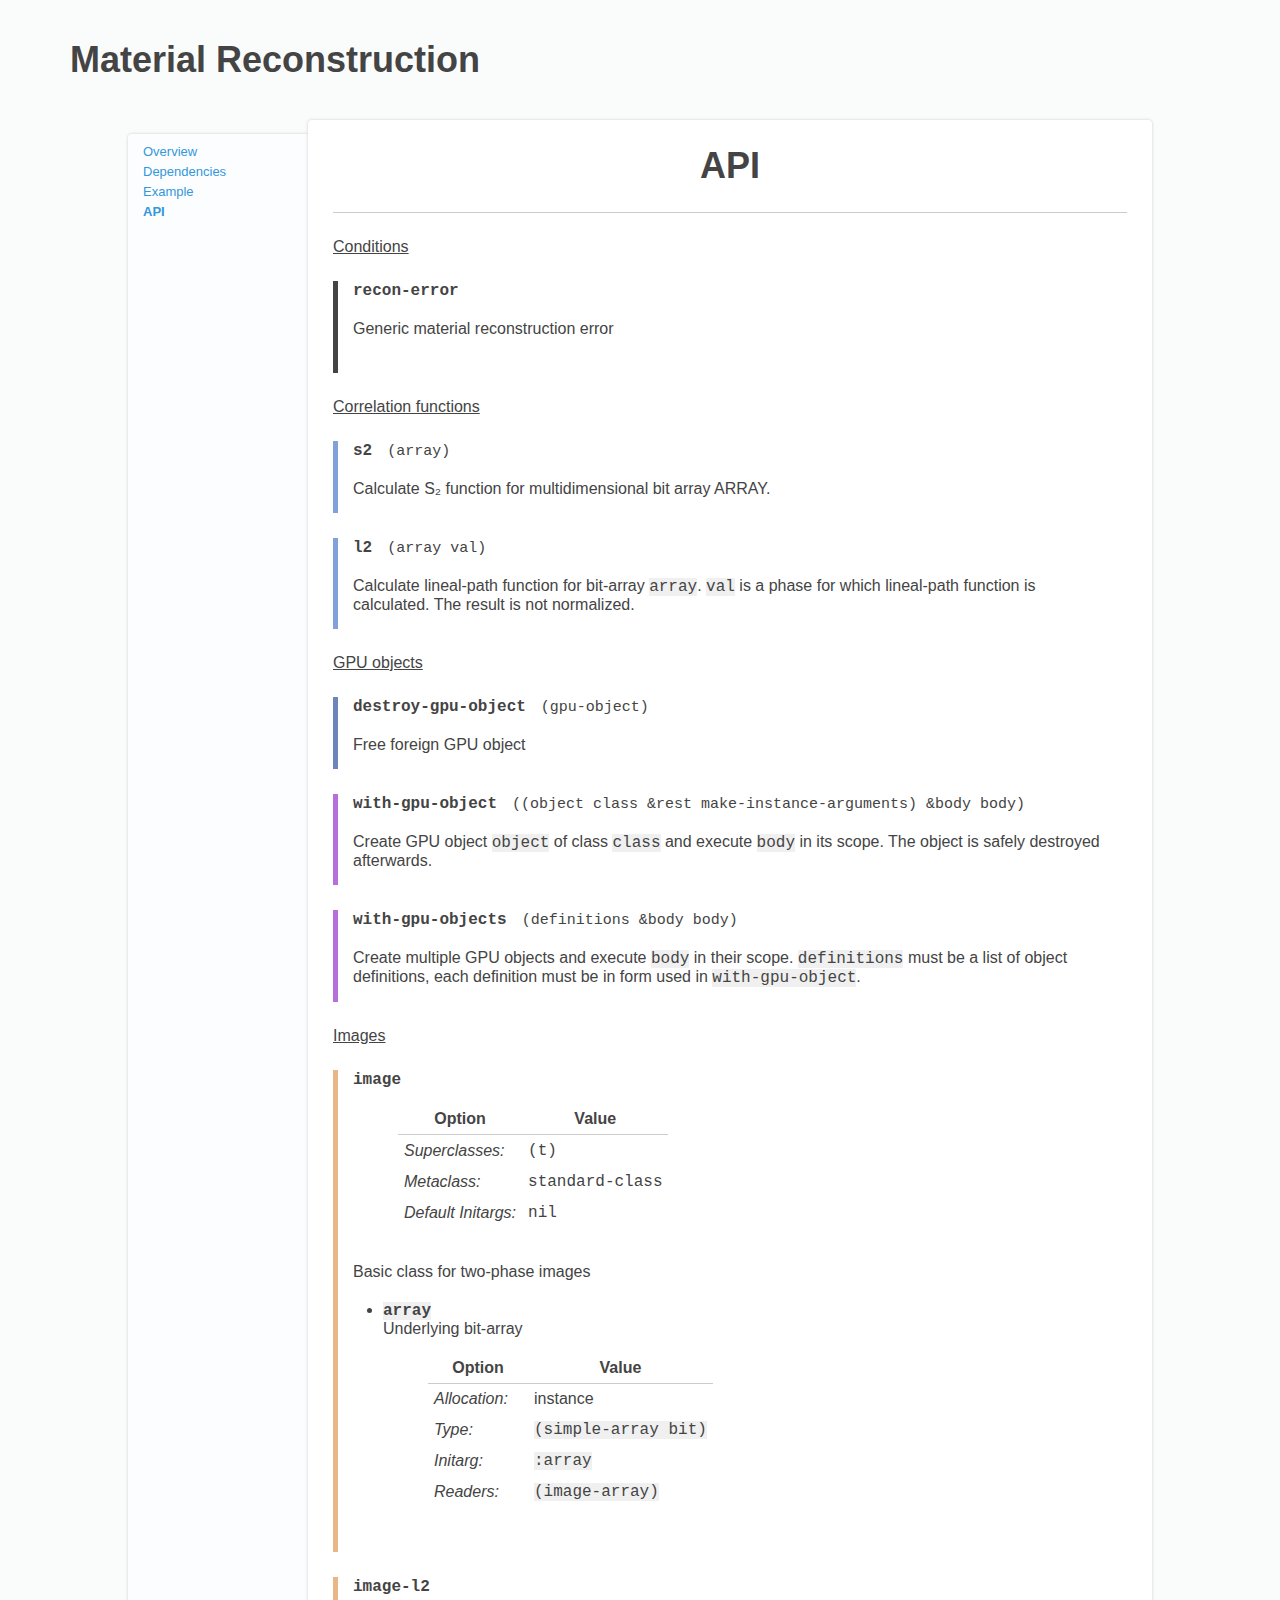
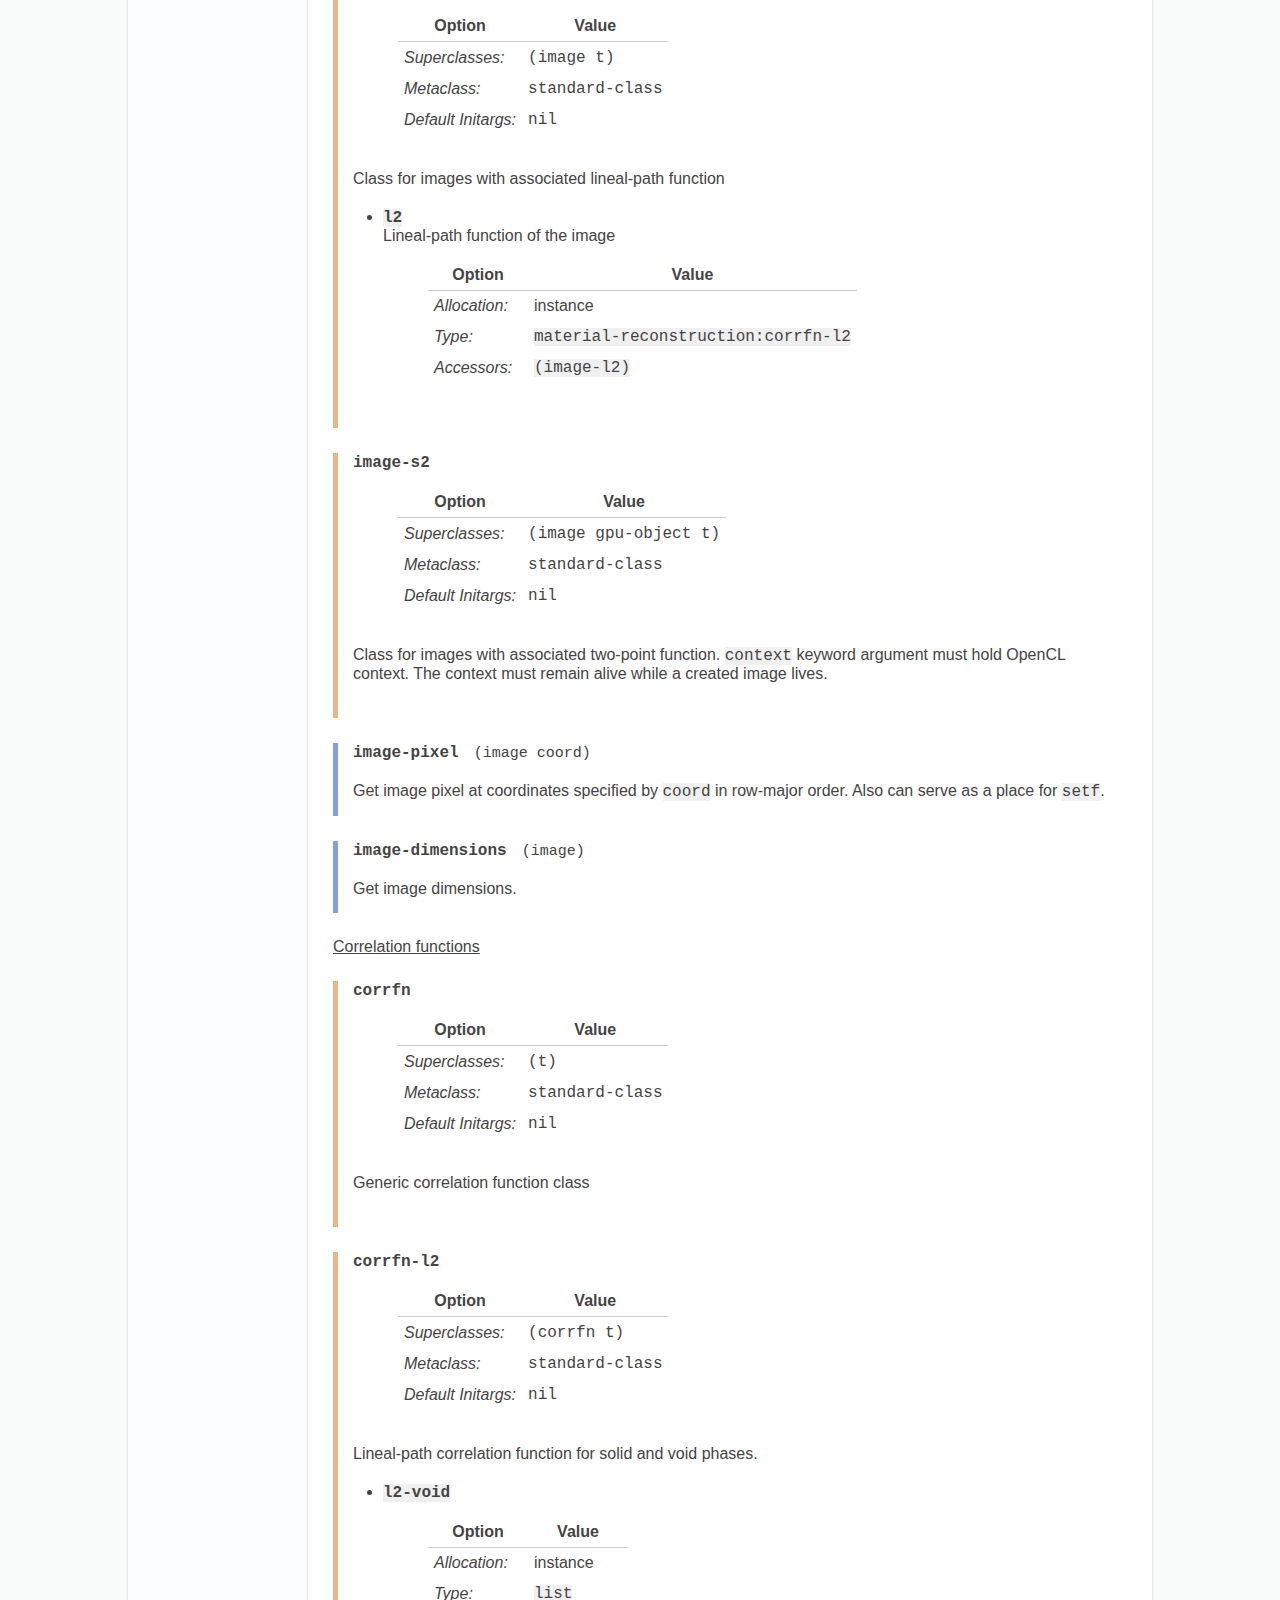
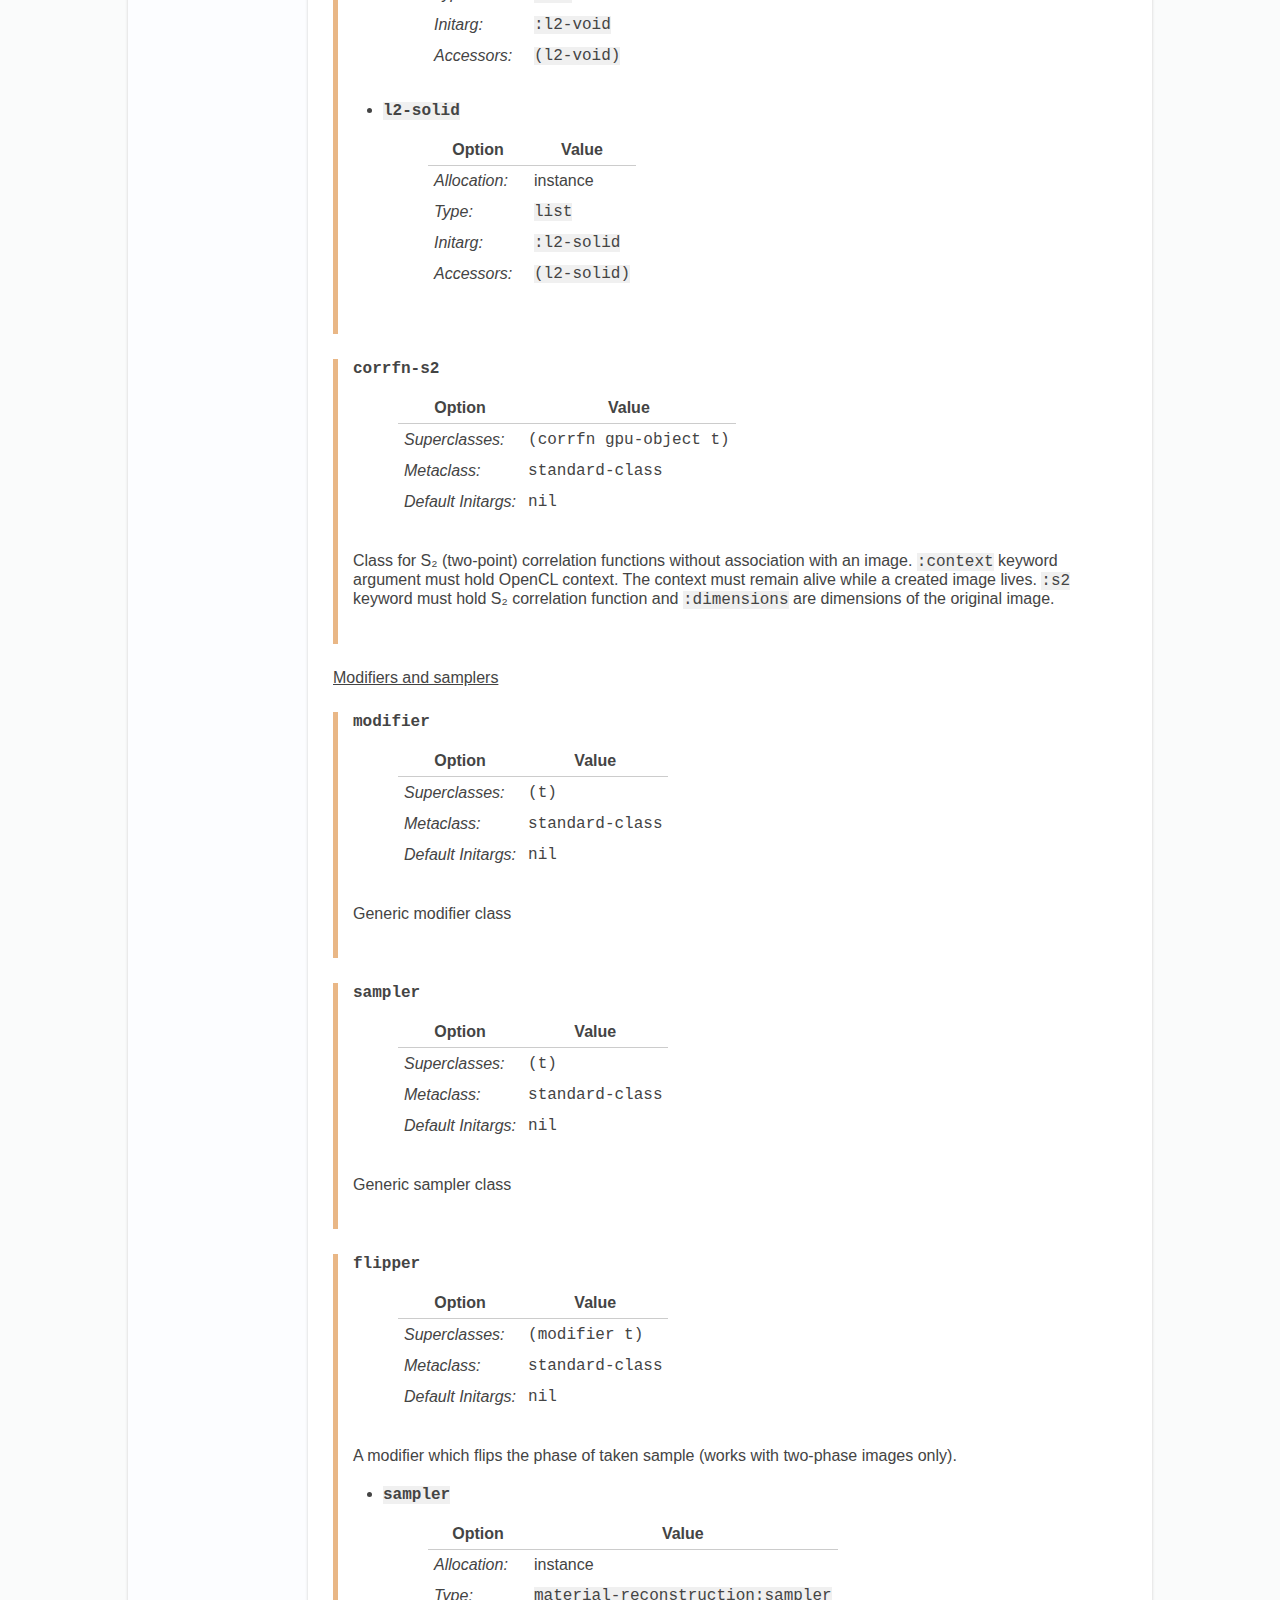
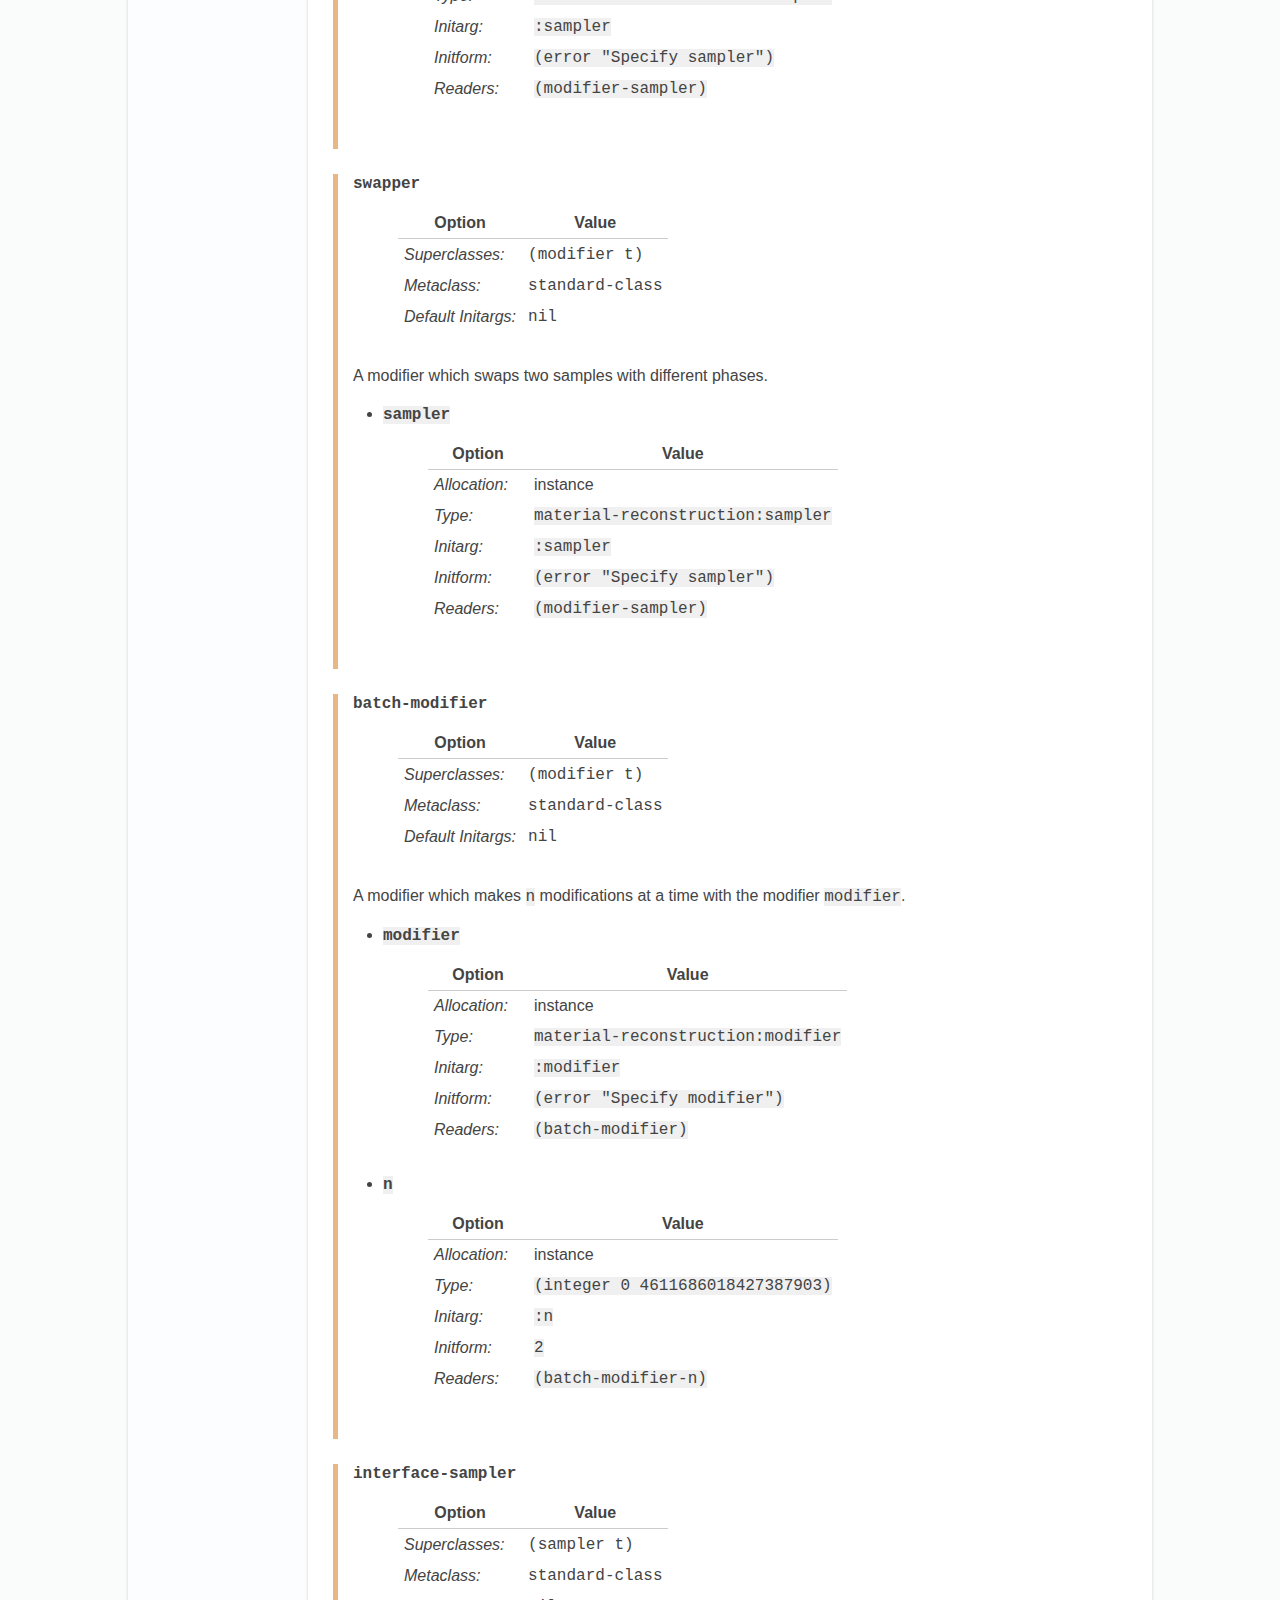
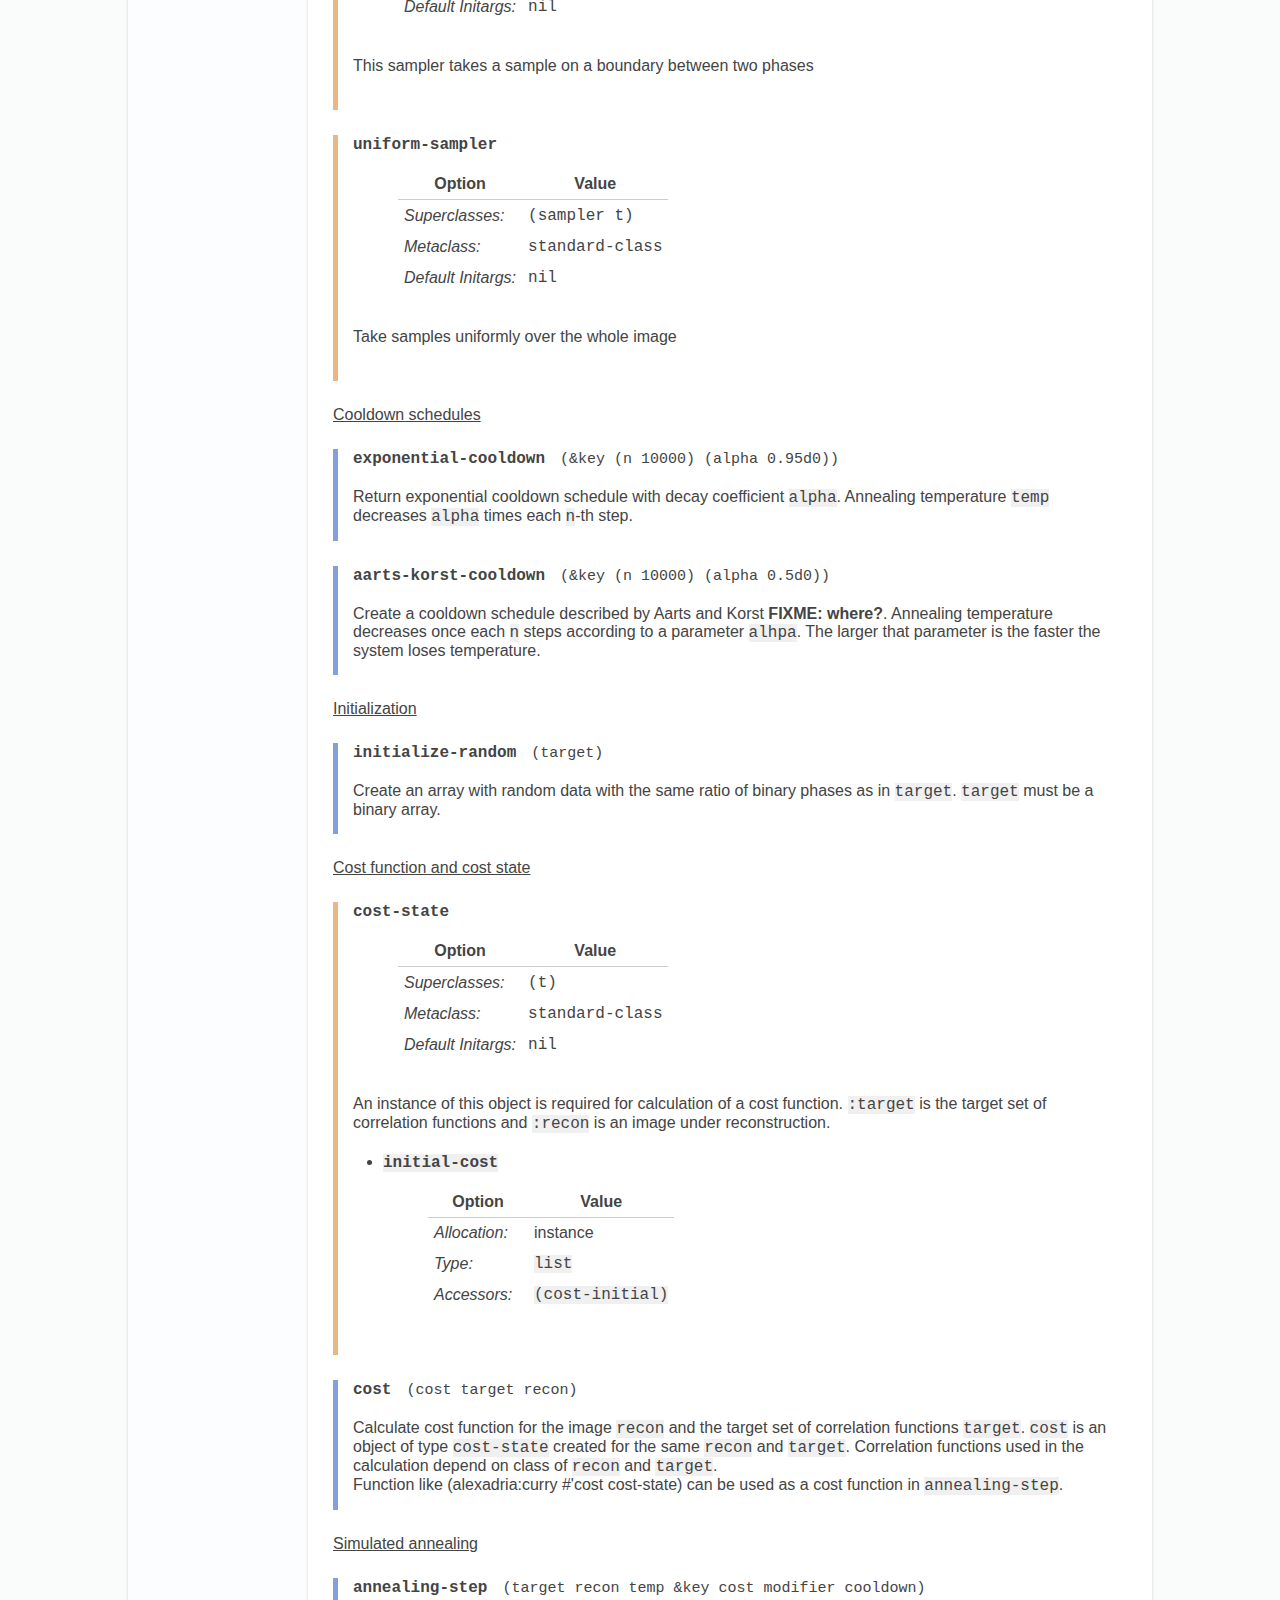
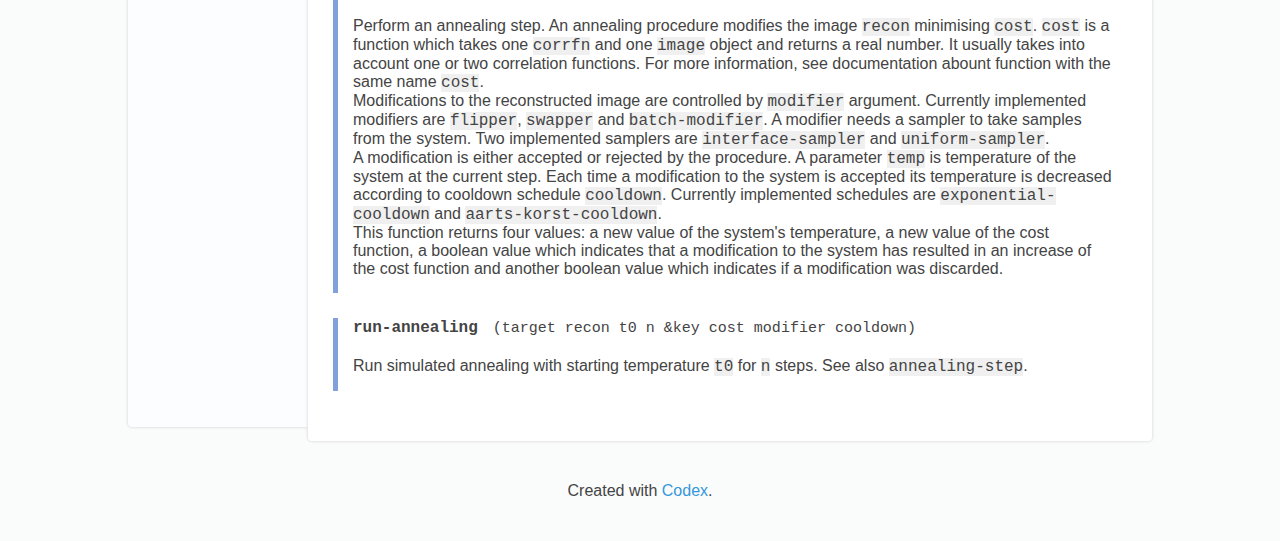
==== commit c2bec22b: "deploy: ccc3b6ecc5b1cab600c61bb35377e4731e5697f9" ====
--- a/api.html
+++ b/api.html
@@ -11,6 +11,7 @@
     
   <link rel="stylesheet" href="static/highlight.css"/>
   <script src="static/highlight.js"></script>
+  <script src="static/load-mathjax.js" async></script>
   <style>
    /* Highlight the current top-level TOC item, and hide the TOC of all other items */
 
@@ -54,9 +55,7 @@
       <div class="codex-doc-node codex-record codex-condition"><code class="codex-name">recon-error</code><div class="codex-docstring">Generic material reconstruction error</div><ul class="codex-slot-list"></ul></div>
    </p><p>   <u>Correlation functions</u>
    
-      <div class="codex-doc-node codex-operator codex-function"><code class="codex-name">s2</code><code class="codex-lambda-list">(array)</code><div class="codex-docstring">Calculate two-point correlation function for the solid phase of the
-bit-array <code>array</code>. The result is not normalized and in frequency
-domain.</div></div>
+      <div class="codex-doc-node codex-operator codex-function"><code class="codex-name">s2</code><code class="codex-lambda-list">(array)</code><div class="codex-docstring">Calculate S₂ function for multidimensional bit array ARRAY.</div></div>
       <div class="codex-doc-node codex-operator codex-function"><code class="codex-name">l2</code><code class="codex-lambda-list">(array val)</code><div class="codex-docstring">Calculate lineal-path function for bit-array <code>array</code>. <code>val</code> is
 a phase for which lineal-path function is calculated. The result is
 not normalized.</div></div>
--- a/static/style.css
+++ b/static/style.css
@@ -74,8 +74,11 @@
     font-weight: 400;
 }
 
-.content p code {
-    font-size: 16px;
+.content p code,
+.content li code,
+.content .codex-docstring code {
+    font-size: 16px;
+    background: #f0f0f0;
 }
 
 .content > *, .content blockquote > * {
--- a/static/highlight.css
+++ b/static/highlight.css
@@ -24,5 +24,5 @@
 code.hl-highlighted .comment,
 code.hl-highlighted .comment *,
 code.hl-highlighted .comment .string
-code.hl-highlighted .comment .string * {color: #aaa !important;}
+code.hl-highlighted .comment .string * {color: #c00000 !important;}
 code.hl-highlighted .string .comment {color: #d14 !important;}
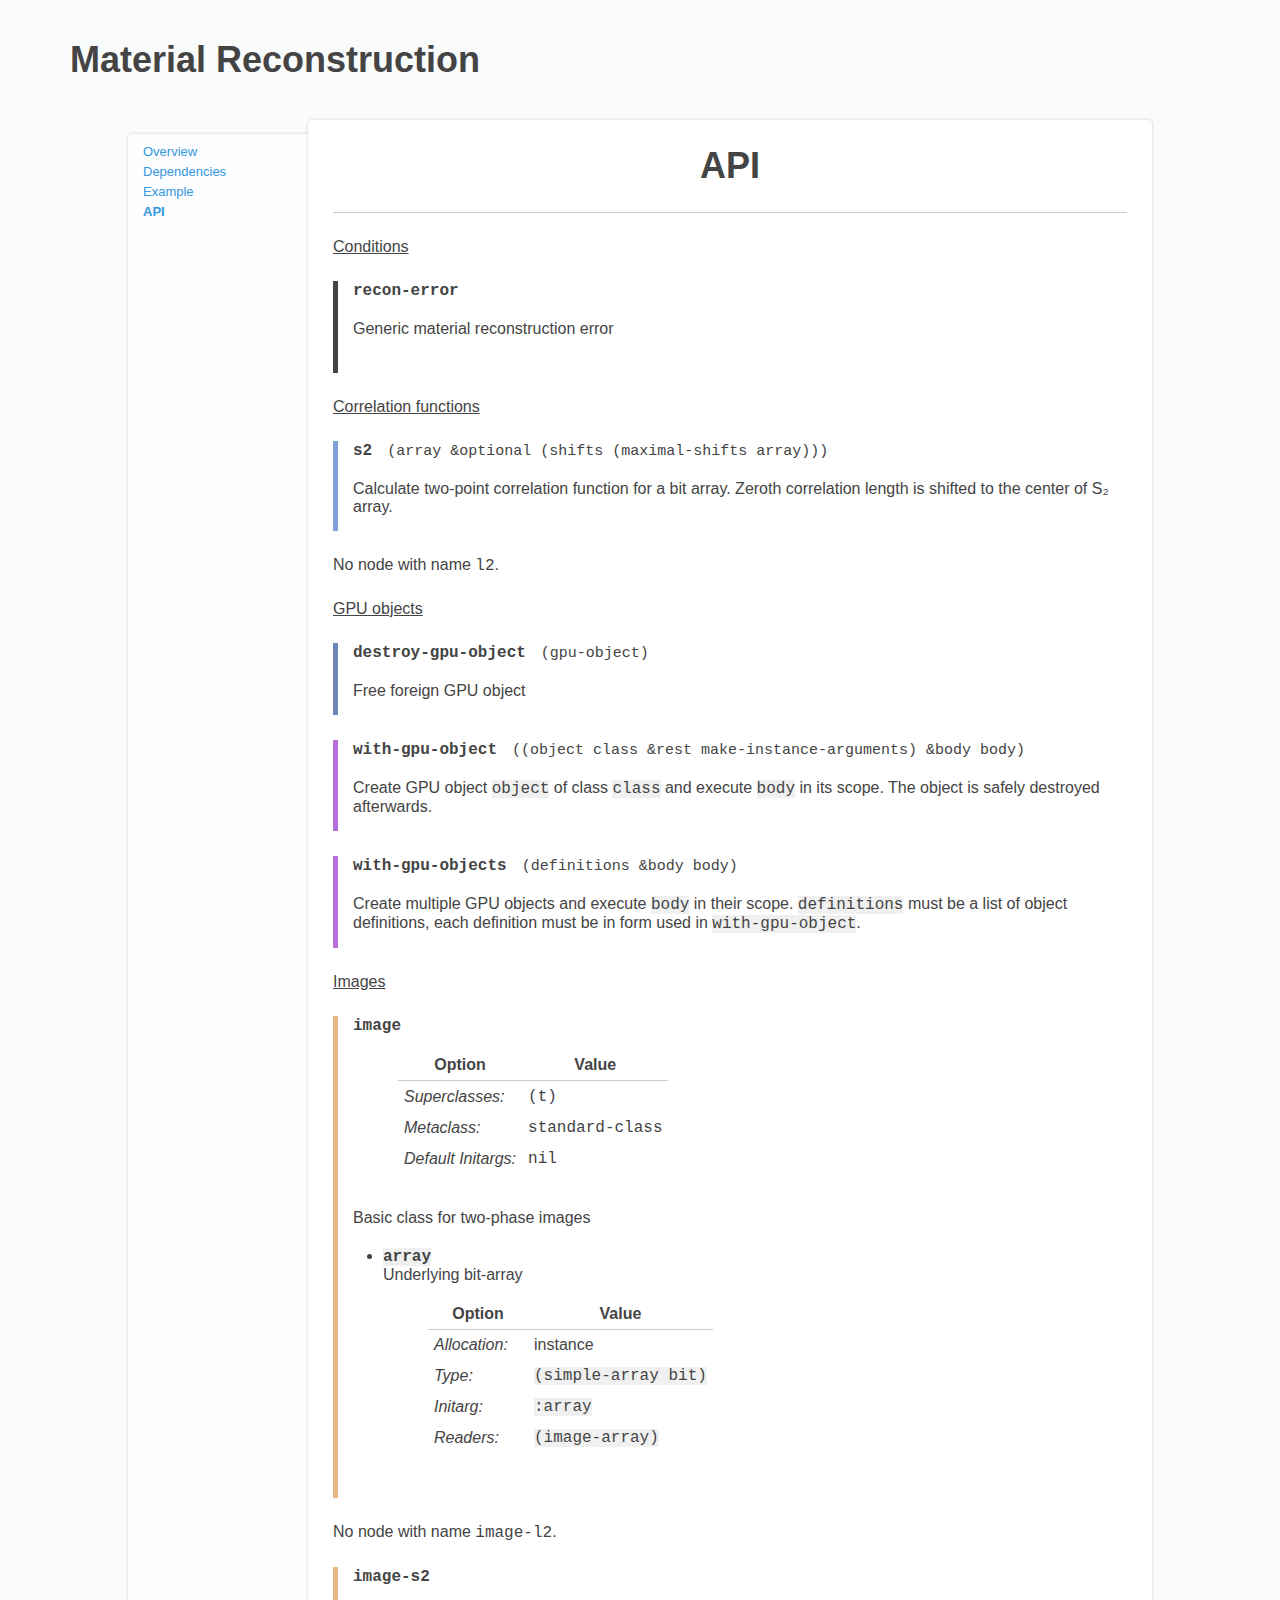
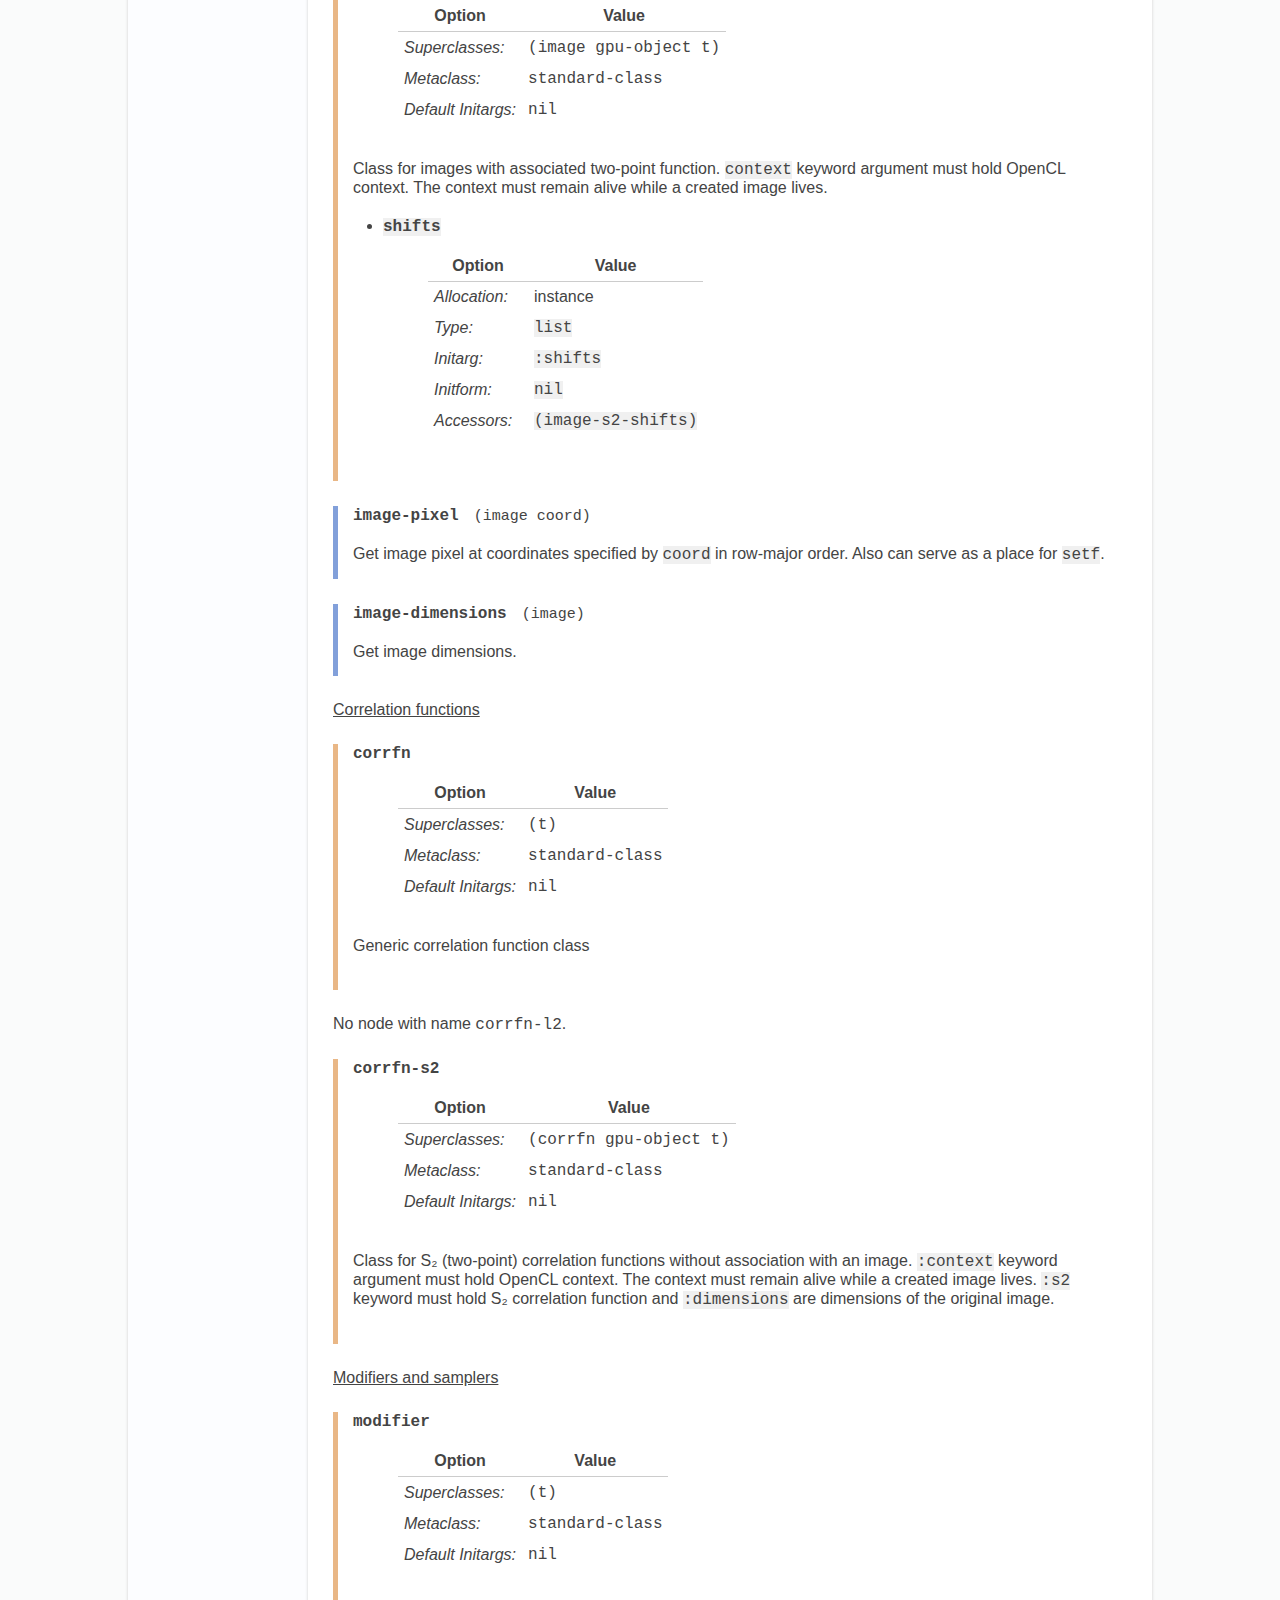
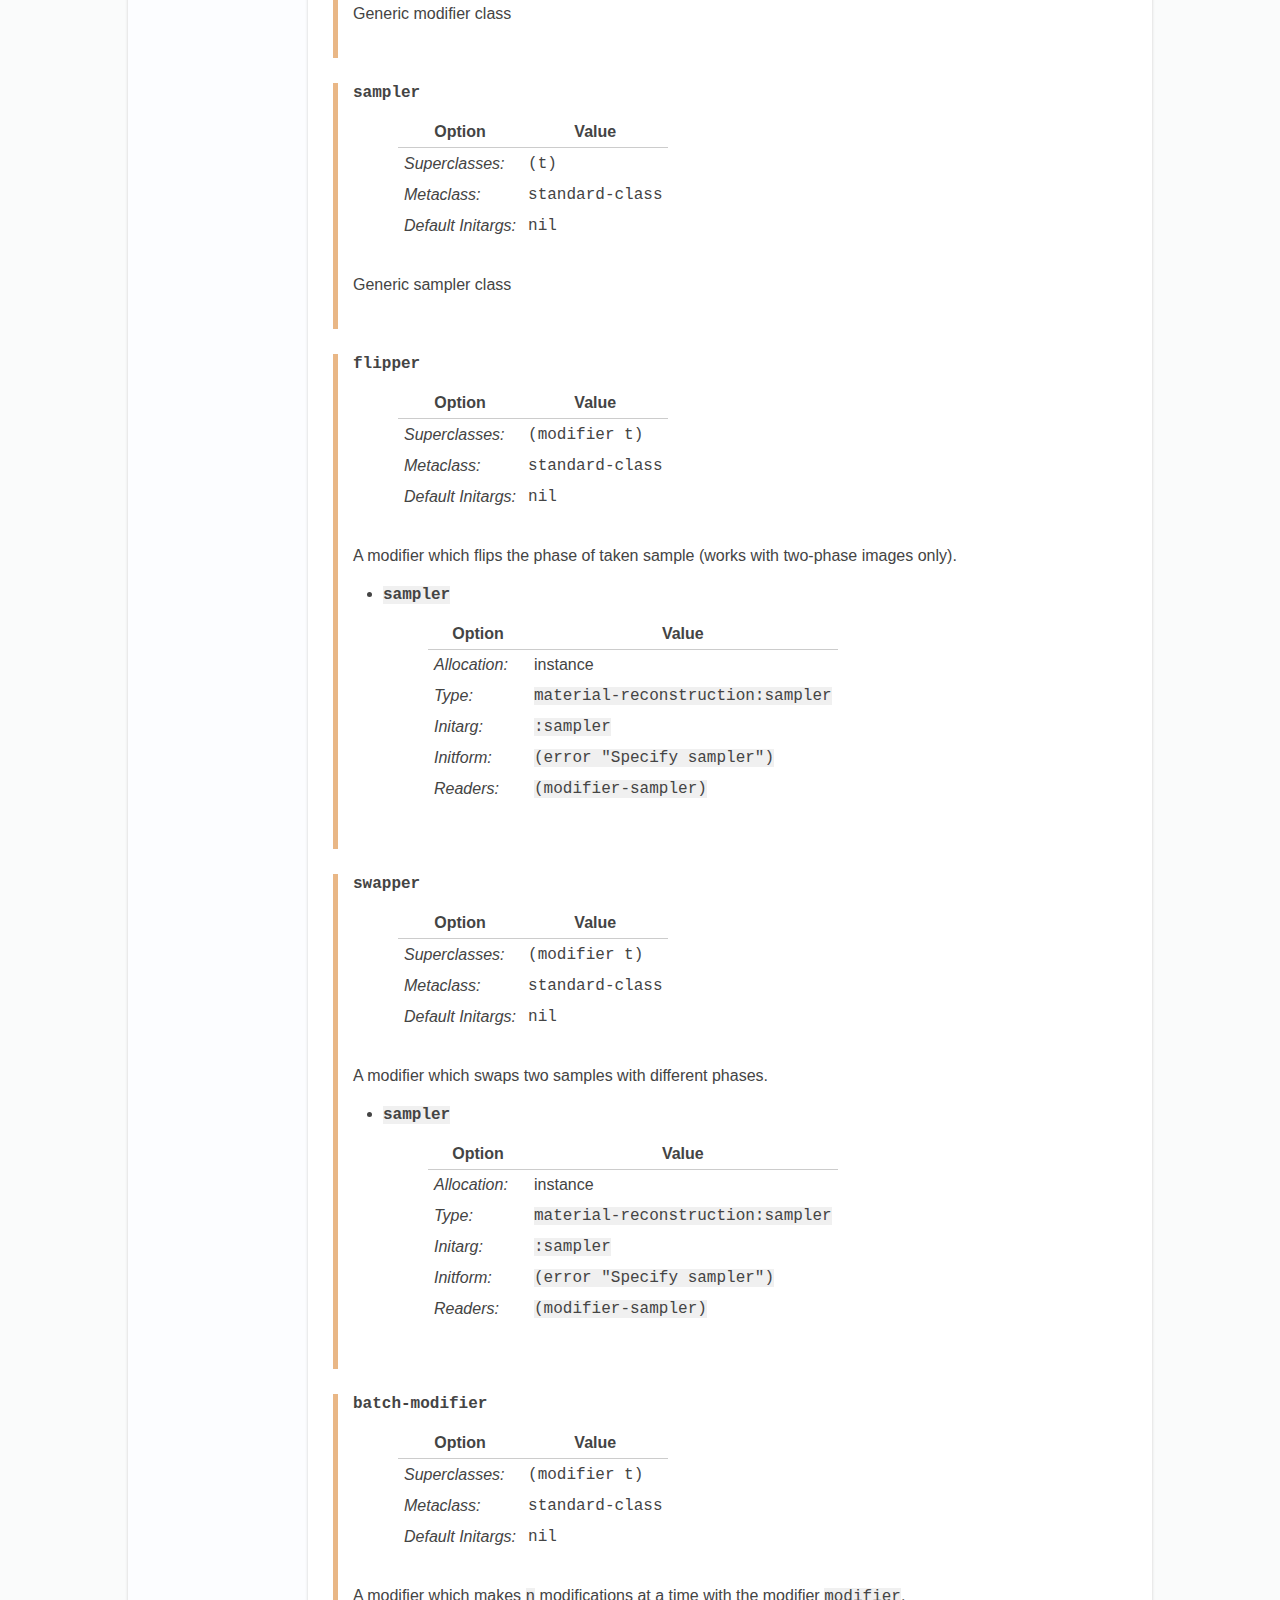
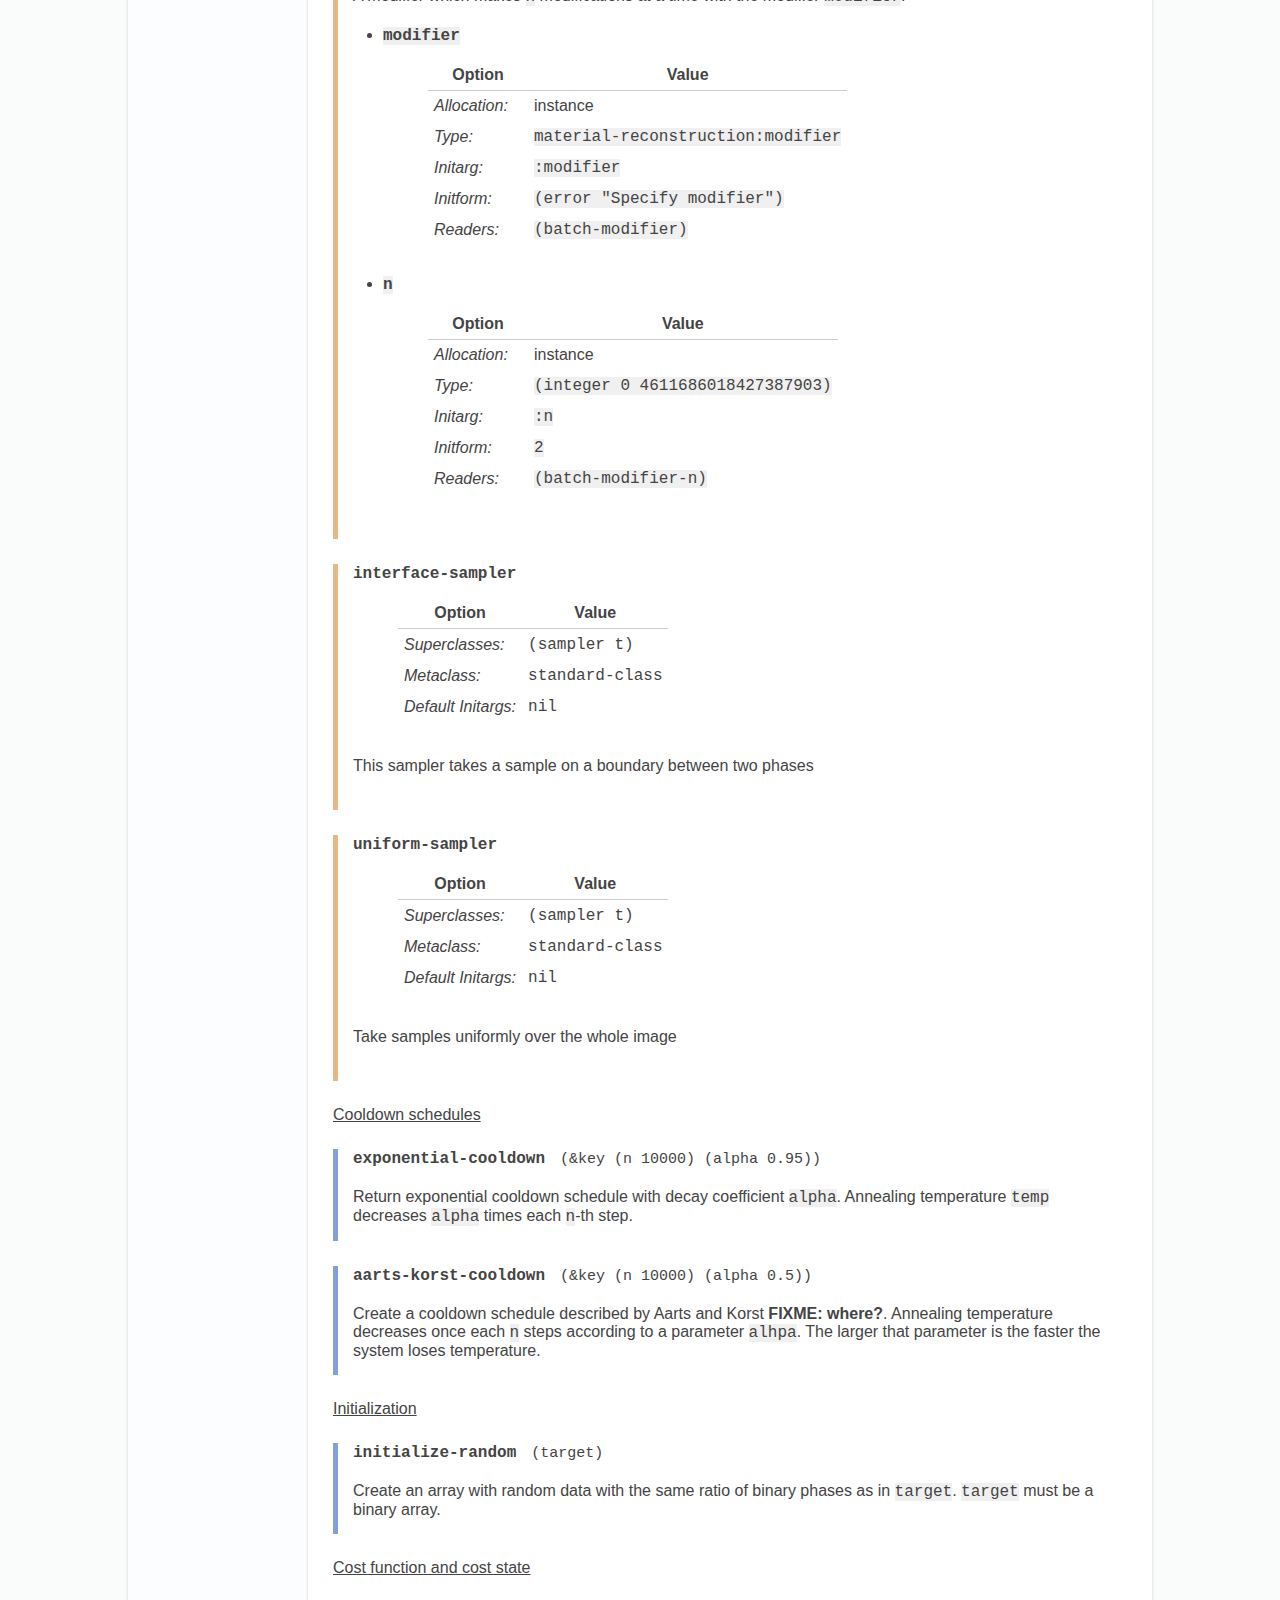
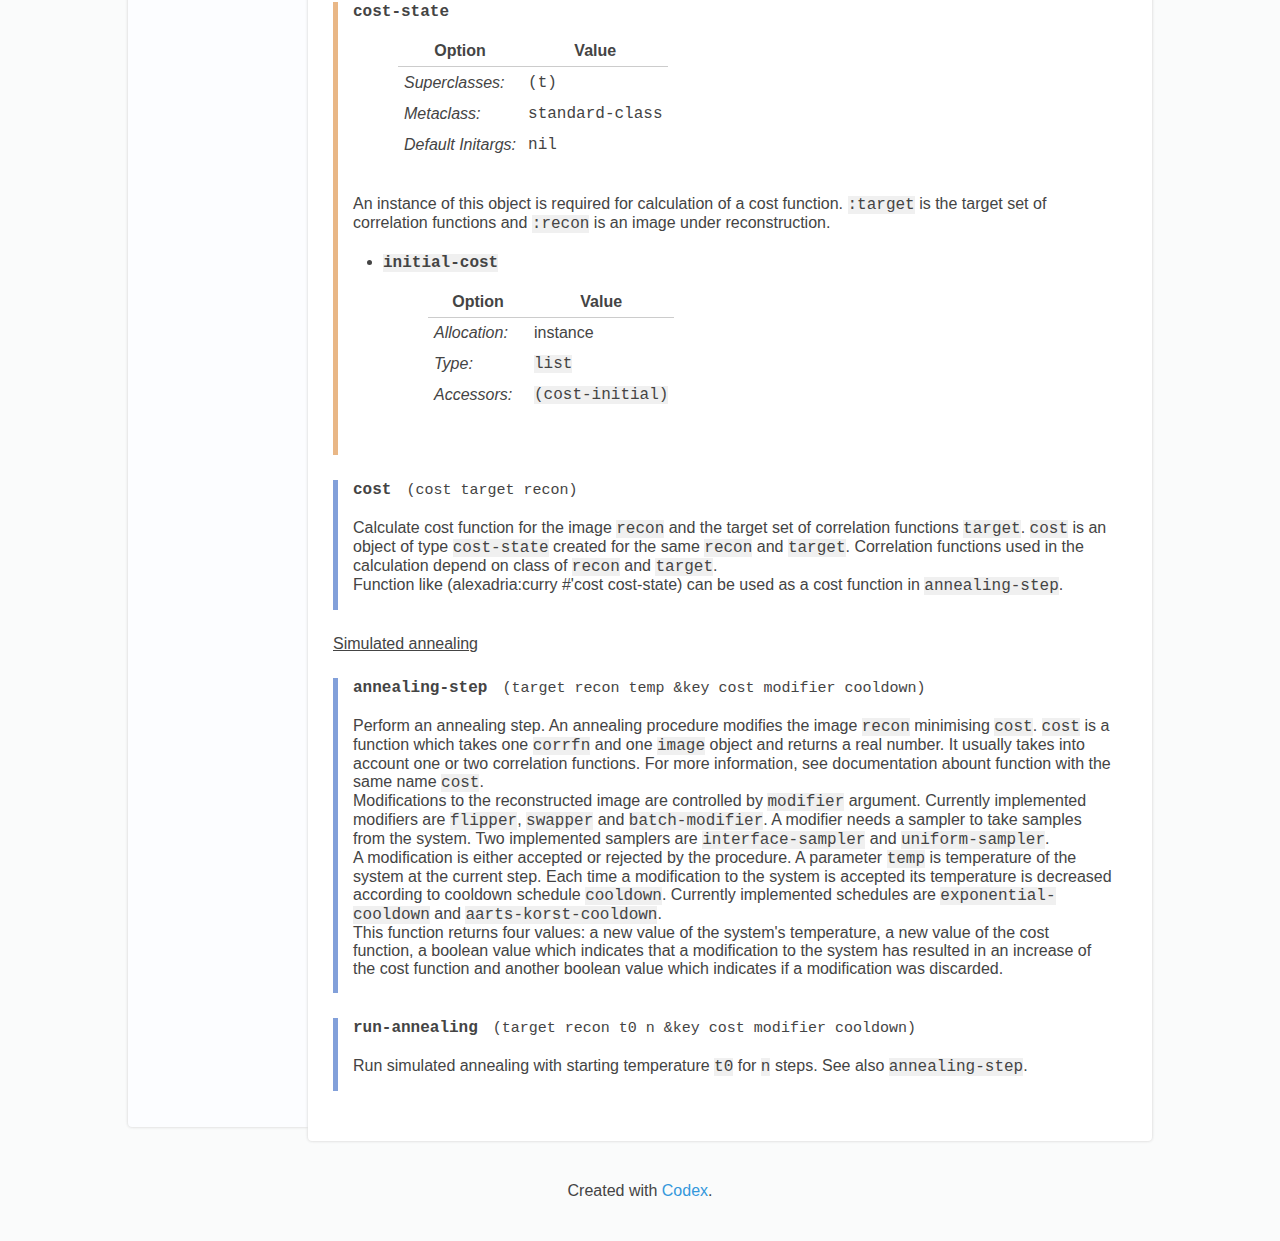
==== commit 0336615f: "deploy: cd3100a580056dae2812dec5608a0b6ab09bad5a" ====
--- a/api.html
+++ b/api.html
@@ -55,10 +55,9 @@
       <div class="codex-doc-node codex-record codex-condition"><code class="codex-name">recon-error</code><div class="codex-docstring">Generic material reconstruction error</div><ul class="codex-slot-list"></ul></div>
    </p><p>   <u>Correlation functions</u>
    
-      <div class="codex-doc-node codex-operator codex-function"><code class="codex-name">s2</code><code class="codex-lambda-list">(array)</code><div class="codex-docstring">Calculate S₂ function for multidimensional bit array ARRAY.</div></div>
-      <div class="codex-doc-node codex-operator codex-function"><code class="codex-name">l2</code><code class="codex-lambda-list">(array val)</code><div class="codex-docstring">Calculate lineal-path function for bit-array <code>array</code>. <code>val</code> is
-a phase for which lineal-path function is calculated. The result is
-not normalized.</div></div>
+      <div class="codex-doc-node codex-operator codex-function"><code class="codex-name">s2</code><code class="codex-lambda-list">(array &amp;optional (shifts (maximal-shifts array)))</code><div class="codex-docstring">Calculate two-point correlation function for a bit array. Zeroth
+correlation length is shifted to the center of S₂ array.</div></div>
+      <div class="codex-error codex-no-node">No node with name <code>l2</code>.</div>
    </p><p>   <u>GPU objects</u>
    
       <div class="codex-doc-node codex-operator codex-generic-function"><code class="codex-name">destroy-gpu-object</code><code class="codex-lambda-list">(gpu-object)</code><div class="codex-docstring">Free foreign GPU object</div></div>
@@ -70,17 +69,17 @@
    </p><p>   <u>Images</u>
    
       <div class="codex-doc-node codex-record codex-class"><code class="codex-name">image</code><div class="codex-class-struct-slot-option-node"><table class="codex-class-struct-slot-option-table"><tr class="codex-class-struct-slot-option-row"><td class="codex-class-struct-slot-option-header-cell">Option</td><td class="codex-class-struct-slot-option-header-cell">Value</td></tr><tr class="codex-class-struct-slot-option-row"><td class="codex-class-struct-slot-option-label-cell">Superclasses:</td><td class="codex-class-struct-slot-option-value-cell codex-class-struct-slot-option-symbol-list-cell"><code class="codex-class-struct-slot-symbol-list">(t)</code></td></tr><tr class="codex-class-struct-slot-option-row"><td class="codex-class-struct-slot-option-label-cell">Metaclass:</td><td class="codex-class-struct-slot-option-value-cell codex-class-struct-slot-option-symbol-list-cell"><code class="codex-class-struct-slot-symbol-list">standard-class</code></td></tr><tr class="codex-class-struct-slot-option-row"><td class="codex-class-struct-slot-option-label-cell">Default Initargs:</td><td class="codex-class-struct-slot-option-value-cell codex-class-struct-slot-option-symbol-list-cell"><code class="codex-class-struct-slot-symbol-list">nil</code></td></tr></table></div><div class="codex-docstring">Basic class for two-phase images</div><ul class="codex-slot-list"><li class="codex-slot codex-class-slot"><code class="codex-name">array</code><div class="codex-docstring">Underlying bit-array</div><div class="codex-class-struct-slot-option-node"><table class="codex-class-struct-slot-option-table"><tr class="codex-class-struct-slot-option-row"><td class="codex-class-struct-slot-option-header-cell">Option</td><td class="codex-class-struct-slot-option-header-cell">Value</td></tr><tr class="codex-class-struct-slot-option-row"><td class="codex-class-struct-slot-option-label-cell">Allocation:</td><td class="codex-class-struct-slot-option-value-cell codex-class-struct-slot-option-symbol-list-cell">instance</td></tr><tr class="codex-class-struct-slot-option-row"><td class="codex-class-struct-slot-option-label-cell">Type:</td><td class="codex-class-struct-slot-option-value-cell codex-class-struct-slot-option-symbol-list-cell"><code class="codex-class-struct-slot-symbol-list">(simple-array bit)</code></td></tr><tr class="codex-class-struct-slot-option-row"><td class="codex-class-struct-slot-option-label-cell">Initarg:</td><td class="codex-class-struct-slot-option-value-cell codex-class-struct-slot-option-symbol-list-cell"><code class="codex-class-struct-slot-symbol-list">:array</code></td></tr><tr class="codex-class-struct-slot-option-row"><td class="codex-class-struct-slot-option-label-cell">Readers:</td><td class="codex-class-struct-slot-option-value-cell codex-class-struct-slot-option-symbol-list-cell"><code class="codex-class-struct-slot-symbol-list">(image-array)</code></td></tr></table></div></li></ul></div>
-      <div class="codex-doc-node codex-record codex-class"><code class="codex-name">image-l2</code><div class="codex-class-struct-slot-option-node"><table class="codex-class-struct-slot-option-table"><tr class="codex-class-struct-slot-option-row"><td class="codex-class-struct-slot-option-header-cell">Option</td><td class="codex-class-struct-slot-option-header-cell">Value</td></tr><tr class="codex-class-struct-slot-option-row"><td class="codex-class-struct-slot-option-label-cell">Superclasses:</td><td class="codex-class-struct-slot-option-value-cell codex-class-struct-slot-option-symbol-list-cell"><code class="codex-class-struct-slot-symbol-list">(image t)</code></td></tr><tr class="codex-class-struct-slot-option-row"><td class="codex-class-struct-slot-option-label-cell">Metaclass:</td><td class="codex-class-struct-slot-option-value-cell codex-class-struct-slot-option-symbol-list-cell"><code class="codex-class-struct-slot-symbol-list">standard-class</code></td></tr><tr class="codex-class-struct-slot-option-row"><td class="codex-class-struct-slot-option-label-cell">Default Initargs:</td><td class="codex-class-struct-slot-option-value-cell codex-class-struct-slot-option-symbol-list-cell"><code class="codex-class-struct-slot-symbol-list">nil</code></td></tr></table></div><div class="codex-docstring">Class for images with associated lineal-path function</div><ul class="codex-slot-list"><li class="codex-slot codex-class-slot"><code class="codex-name">l2</code><div class="codex-docstring">Lineal-path function of the image</div><div class="codex-class-struct-slot-option-node"><table class="codex-class-struct-slot-option-table"><tr class="codex-class-struct-slot-option-row"><td class="codex-class-struct-slot-option-header-cell">Option</td><td class="codex-class-struct-slot-option-header-cell">Value</td></tr><tr class="codex-class-struct-slot-option-row"><td class="codex-class-struct-slot-option-label-cell">Allocation:</td><td class="codex-class-struct-slot-option-value-cell codex-class-struct-slot-option-symbol-list-cell">instance</td></tr><tr class="codex-class-struct-slot-option-row"><td class="codex-class-struct-slot-option-label-cell">Type:</td><td class="codex-class-struct-slot-option-value-cell codex-class-struct-slot-option-symbol-list-cell"><code class="codex-class-struct-slot-symbol-list">material-reconstruction:corrfn-l2</code></td></tr><tr class="codex-class-struct-slot-option-row"><td class="codex-class-struct-slot-option-label-cell">Accessors:</td><td class="codex-class-struct-slot-option-value-cell codex-class-struct-slot-option-symbol-list-cell"><code class="codex-class-struct-slot-symbol-list">(image-l2)</code></td></tr></table></div></li></ul></div>
+      <div class="codex-error codex-no-node">No node with name <code>image-l2</code>.</div>
       <div class="codex-doc-node codex-record codex-class"><code class="codex-name">image-s2</code><div class="codex-class-struct-slot-option-node"><table class="codex-class-struct-slot-option-table"><tr class="codex-class-struct-slot-option-row"><td class="codex-class-struct-slot-option-header-cell">Option</td><td class="codex-class-struct-slot-option-header-cell">Value</td></tr><tr class="codex-class-struct-slot-option-row"><td class="codex-class-struct-slot-option-label-cell">Superclasses:</td><td class="codex-class-struct-slot-option-value-cell codex-class-struct-slot-option-symbol-list-cell"><code class="codex-class-struct-slot-symbol-list">(image gpu-object t)</code></td></tr><tr class="codex-class-struct-slot-option-row"><td class="codex-class-struct-slot-option-label-cell">Metaclass:</td><td class="codex-class-struct-slot-option-value-cell codex-class-struct-slot-option-symbol-list-cell"><code class="codex-class-struct-slot-symbol-list">standard-class</code></td></tr><tr class="codex-class-struct-slot-option-row"><td class="codex-class-struct-slot-option-label-cell">Default Initargs:</td><td class="codex-class-struct-slot-option-value-cell codex-class-struct-slot-option-symbol-list-cell"><code class="codex-class-struct-slot-symbol-list">nil</code></td></tr></table></div><div class="codex-docstring">Class for images with associated two-point
 function. <code>context</code> keyword argument must hold OpenCL context. The
-context must remain alive while a created image lives.</div><ul class="codex-slot-list"></ul></div>
+context must remain alive while a created image lives.</div><ul class="codex-slot-list"><li class="codex-slot codex-class-slot"><code class="codex-name">shifts</code><div class="codex-docstring"></div><div class="codex-class-struct-slot-option-node"><table class="codex-class-struct-slot-option-table"><tr class="codex-class-struct-slot-option-row"><td class="codex-class-struct-slot-option-header-cell">Option</td><td class="codex-class-struct-slot-option-header-cell">Value</td></tr><tr class="codex-class-struct-slot-option-row"><td class="codex-class-struct-slot-option-label-cell">Allocation:</td><td class="codex-class-struct-slot-option-value-cell codex-class-struct-slot-option-symbol-list-cell">instance</td></tr><tr class="codex-class-struct-slot-option-row"><td class="codex-class-struct-slot-option-label-cell">Type:</td><td class="codex-class-struct-slot-option-value-cell codex-class-struct-slot-option-symbol-list-cell"><code class="codex-class-struct-slot-symbol-list">list</code></td></tr><tr class="codex-class-struct-slot-option-row"><td class="codex-class-struct-slot-option-label-cell">Initarg:</td><td class="codex-class-struct-slot-option-value-cell codex-class-struct-slot-option-symbol-list-cell"><code class="codex-class-struct-slot-symbol-list">:shifts</code></td></tr><tr class="codex-class-struct-slot-option-row"><td class="codex-class-struct-slot-option-label-cell">Initform:</td><td class="codex-class-struct-slot-option-value-cell codex-class-struct-slot-option-symbol-list-cell"><code class="codex-class-struct-slot-symbol-list">nil</code></td></tr><tr class="codex-class-struct-slot-option-row"><td class="codex-class-struct-slot-option-label-cell">Accessors:</td><td class="codex-class-struct-slot-option-value-cell codex-class-struct-slot-option-symbol-list-cell"><code class="codex-class-struct-slot-symbol-list">(image-s2-shifts)</code></td></tr></table></div></li></ul></div>
       <div class="codex-doc-node codex-operator codex-function"><code class="codex-name">image-pixel</code><code class="codex-lambda-list">(image coord)</code><div class="codex-docstring">Get image pixel at coordinates specified by <code>coord</code> in row-major
 order. Also can serve as a place for <code>setf</code>.</div></div>
       <div class="codex-doc-node codex-operator codex-function"><code class="codex-name">image-dimensions</code><code class="codex-lambda-list">(image)</code><div class="codex-docstring">Get image dimensions.</div></div>
    </p><p>   <u>Correlation functions</u>
    
       <div class="codex-doc-node codex-record codex-class"><code class="codex-name">corrfn</code><div class="codex-class-struct-slot-option-node"><table class="codex-class-struct-slot-option-table"><tr class="codex-class-struct-slot-option-row"><td class="codex-class-struct-slot-option-header-cell">Option</td><td class="codex-class-struct-slot-option-header-cell">Value</td></tr><tr class="codex-class-struct-slot-option-row"><td class="codex-class-struct-slot-option-label-cell">Superclasses:</td><td class="codex-class-struct-slot-option-value-cell codex-class-struct-slot-option-symbol-list-cell"><code class="codex-class-struct-slot-symbol-list">(t)</code></td></tr><tr class="codex-class-struct-slot-option-row"><td class="codex-class-struct-slot-option-label-cell">Metaclass:</td><td class="codex-class-struct-slot-option-value-cell codex-class-struct-slot-option-symbol-list-cell"><code class="codex-class-struct-slot-symbol-list">standard-class</code></td></tr><tr class="codex-class-struct-slot-option-row"><td class="codex-class-struct-slot-option-label-cell">Default Initargs:</td><td class="codex-class-struct-slot-option-value-cell codex-class-struct-slot-option-symbol-list-cell"><code class="codex-class-struct-slot-symbol-list">nil</code></td></tr></table></div><div class="codex-docstring">Generic correlation function class</div><ul class="codex-slot-list"></ul></div>
-      <div class="codex-doc-node codex-record codex-class"><code class="codex-name">corrfn-l2</code><div class="codex-class-struct-slot-option-node"><table class="codex-class-struct-slot-option-table"><tr class="codex-class-struct-slot-option-row"><td class="codex-class-struct-slot-option-header-cell">Option</td><td class="codex-class-struct-slot-option-header-cell">Value</td></tr><tr class="codex-class-struct-slot-option-row"><td class="codex-class-struct-slot-option-label-cell">Superclasses:</td><td class="codex-class-struct-slot-option-value-cell codex-class-struct-slot-option-symbol-list-cell"><code class="codex-class-struct-slot-symbol-list">(corrfn t)</code></td></tr><tr class="codex-class-struct-slot-option-row"><td class="codex-class-struct-slot-option-label-cell">Metaclass:</td><td class="codex-class-struct-slot-option-value-cell codex-class-struct-slot-option-symbol-list-cell"><code class="codex-class-struct-slot-symbol-list">standard-class</code></td></tr><tr class="codex-class-struct-slot-option-row"><td class="codex-class-struct-slot-option-label-cell">Default Initargs:</td><td class="codex-class-struct-slot-option-value-cell codex-class-struct-slot-option-symbol-list-cell"><code class="codex-class-struct-slot-symbol-list">nil</code></td></tr></table></div><div class="codex-docstring">Lineal-path correlation function for solid and void phases.</div><ul class="codex-slot-list"><li class="codex-slot codex-class-slot"><code class="codex-name">l2-void</code><div class="codex-docstring"></div><div class="codex-class-struct-slot-option-node"><table class="codex-class-struct-slot-option-table"><tr class="codex-class-struct-slot-option-row"><td class="codex-class-struct-slot-option-header-cell">Option</td><td class="codex-class-struct-slot-option-header-cell">Value</td></tr><tr class="codex-class-struct-slot-option-row"><td class="codex-class-struct-slot-option-label-cell">Allocation:</td><td class="codex-class-struct-slot-option-value-cell codex-class-struct-slot-option-symbol-list-cell">instance</td></tr><tr class="codex-class-struct-slot-option-row"><td class="codex-class-struct-slot-option-label-cell">Type:</td><td class="codex-class-struct-slot-option-value-cell codex-class-struct-slot-option-symbol-list-cell"><code class="codex-class-struct-slot-symbol-list">list</code></td></tr><tr class="codex-class-struct-slot-option-row"><td class="codex-class-struct-slot-option-label-cell">Initarg:</td><td class="codex-class-struct-slot-option-value-cell codex-class-struct-slot-option-symbol-list-cell"><code class="codex-class-struct-slot-symbol-list">:l2-void</code></td></tr><tr class="codex-class-struct-slot-option-row"><td class="codex-class-struct-slot-option-label-cell">Accessors:</td><td class="codex-class-struct-slot-option-value-cell codex-class-struct-slot-option-symbol-list-cell"><code class="codex-class-struct-slot-symbol-list">(l2-void)</code></td></tr></table></div></li><li class="codex-slot codex-class-slot"><code class="codex-name">l2-solid</code><div class="codex-docstring"></div><div class="codex-class-struct-slot-option-node"><table class="codex-class-struct-slot-option-table"><tr class="codex-class-struct-slot-option-row"><td class="codex-class-struct-slot-option-header-cell">Option</td><td class="codex-class-struct-slot-option-header-cell">Value</td></tr><tr class="codex-class-struct-slot-option-row"><td class="codex-class-struct-slot-option-label-cell">Allocation:</td><td class="codex-class-struct-slot-option-value-cell codex-class-struct-slot-option-symbol-list-cell">instance</td></tr><tr class="codex-class-struct-slot-option-row"><td class="codex-class-struct-slot-option-label-cell">Type:</td><td class="codex-class-struct-slot-option-value-cell codex-class-struct-slot-option-symbol-list-cell"><code class="codex-class-struct-slot-symbol-list">list</code></td></tr><tr class="codex-class-struct-slot-option-row"><td class="codex-class-struct-slot-option-label-cell">Initarg:</td><td class="codex-class-struct-slot-option-value-cell codex-class-struct-slot-option-symbol-list-cell"><code class="codex-class-struct-slot-symbol-list">:l2-solid</code></td></tr><tr class="codex-class-struct-slot-option-row"><td class="codex-class-struct-slot-option-label-cell">Accessors:</td><td class="codex-class-struct-slot-option-value-cell codex-class-struct-slot-option-symbol-list-cell"><code class="codex-class-struct-slot-symbol-list">(l2-solid)</code></td></tr></table></div></li></ul></div>
+      <div class="codex-error codex-no-node">No node with name <code>corrfn-l2</code>.</div>
       <div class="codex-doc-node codex-record codex-class"><code class="codex-name">corrfn-s2</code><div class="codex-class-struct-slot-option-node"><table class="codex-class-struct-slot-option-table"><tr class="codex-class-struct-slot-option-row"><td class="codex-class-struct-slot-option-header-cell">Option</td><td class="codex-class-struct-slot-option-header-cell">Value</td></tr><tr class="codex-class-struct-slot-option-row"><td class="codex-class-struct-slot-option-label-cell">Superclasses:</td><td class="codex-class-struct-slot-option-value-cell codex-class-struct-slot-option-symbol-list-cell"><code class="codex-class-struct-slot-symbol-list">(corrfn gpu-object t)</code></td></tr><tr class="codex-class-struct-slot-option-row"><td class="codex-class-struct-slot-option-label-cell">Metaclass:</td><td class="codex-class-struct-slot-option-value-cell codex-class-struct-slot-option-symbol-list-cell"><code class="codex-class-struct-slot-symbol-list">standard-class</code></td></tr><tr class="codex-class-struct-slot-option-row"><td class="codex-class-struct-slot-option-label-cell">Default Initargs:</td><td class="codex-class-struct-slot-option-value-cell codex-class-struct-slot-option-symbol-list-cell"><code class="codex-class-struct-slot-symbol-list">nil</code></td></tr></table></div><div class="codex-docstring">Class for S₂ (two-point) correlation functions
 without association with an image. <code>:context</code> keyword argument must
 hold OpenCL context. The context must remain alive while a created
@@ -101,10 +100,10 @@
       <div class="codex-doc-node codex-record codex-class"><code class="codex-name">uniform-sampler</code><div class="codex-class-struct-slot-option-node"><table class="codex-class-struct-slot-option-table"><tr class="codex-class-struct-slot-option-row"><td class="codex-class-struct-slot-option-header-cell">Option</td><td class="codex-class-struct-slot-option-header-cell">Value</td></tr><tr class="codex-class-struct-slot-option-row"><td class="codex-class-struct-slot-option-label-cell">Superclasses:</td><td class="codex-class-struct-slot-option-value-cell codex-class-struct-slot-option-symbol-list-cell"><code class="codex-class-struct-slot-symbol-list">(sampler t)</code></td></tr><tr class="codex-class-struct-slot-option-row"><td class="codex-class-struct-slot-option-label-cell">Metaclass:</td><td class="codex-class-struct-slot-option-value-cell codex-class-struct-slot-option-symbol-list-cell"><code class="codex-class-struct-slot-symbol-list">standard-class</code></td></tr><tr class="codex-class-struct-slot-option-row"><td class="codex-class-struct-slot-option-label-cell">Default Initargs:</td><td class="codex-class-struct-slot-option-value-cell codex-class-struct-slot-option-symbol-list-cell"><code class="codex-class-struct-slot-symbol-list">nil</code></td></tr></table></div><div class="codex-docstring">Take samples uniformly over the whole image</div><ul class="codex-slot-list"></ul></div>
    </p><p>   <u>Cooldown schedules</u>
    
-      <div class="codex-doc-node codex-operator codex-function"><code class="codex-name">exponential-cooldown</code><code class="codex-lambda-list">(&amp;key (n 10000) (alpha 0.95d0))</code><div class="codex-docstring">Return exponential cooldown schedule with decay coefficient
+      <div class="codex-doc-node codex-operator codex-function"><code class="codex-name">exponential-cooldown</code><code class="codex-lambda-list">(&amp;key (n 10000) (alpha 0.95))</code><div class="codex-docstring">Return exponential cooldown schedule with decay coefficient
 <code>alpha</code>. Annealing temperature <code>temp</code> decreases <code>alpha</code> times
 each <code>n</code>-th step.</div></div>
-      <div class="codex-doc-node codex-operator codex-function"><code class="codex-name">aarts-korst-cooldown</code><code class="codex-lambda-list">(&amp;key (n 10000) (alpha 0.5d0))</code><div class="codex-docstring">Create a cooldown schedule described by Aarts and Korst <b>FIXME:
+      <div class="codex-doc-node codex-operator codex-function"><code class="codex-name">aarts-korst-cooldown</code><code class="codex-lambda-list">(&amp;key (n 10000) (alpha 0.5))</code><div class="codex-docstring">Create a cooldown schedule described by Aarts and Korst <b>FIXME:
 where?</b>. Annealing temperature decreases once each <code>n</code> steps
 according to a parameter <code>alhpa</code>. The larger that parameter is the
 faster the system loses temperature.</div></div>
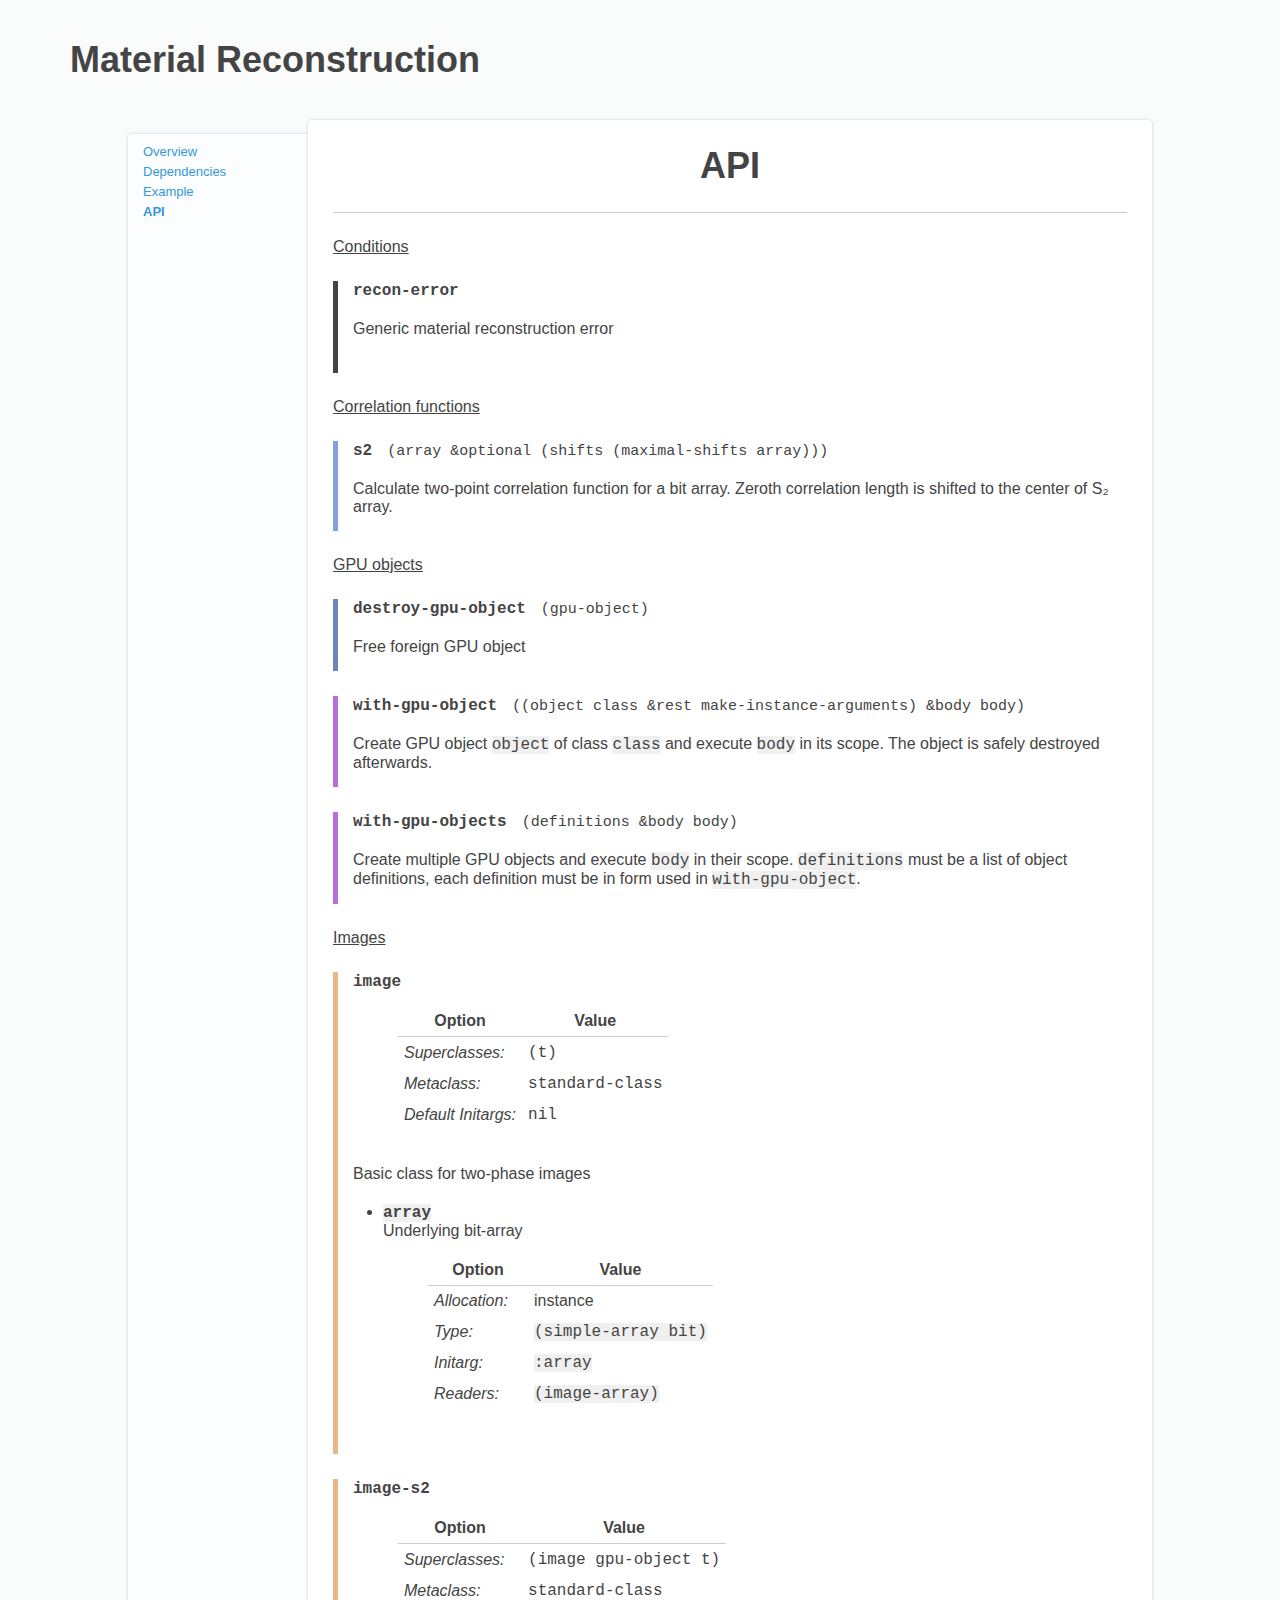
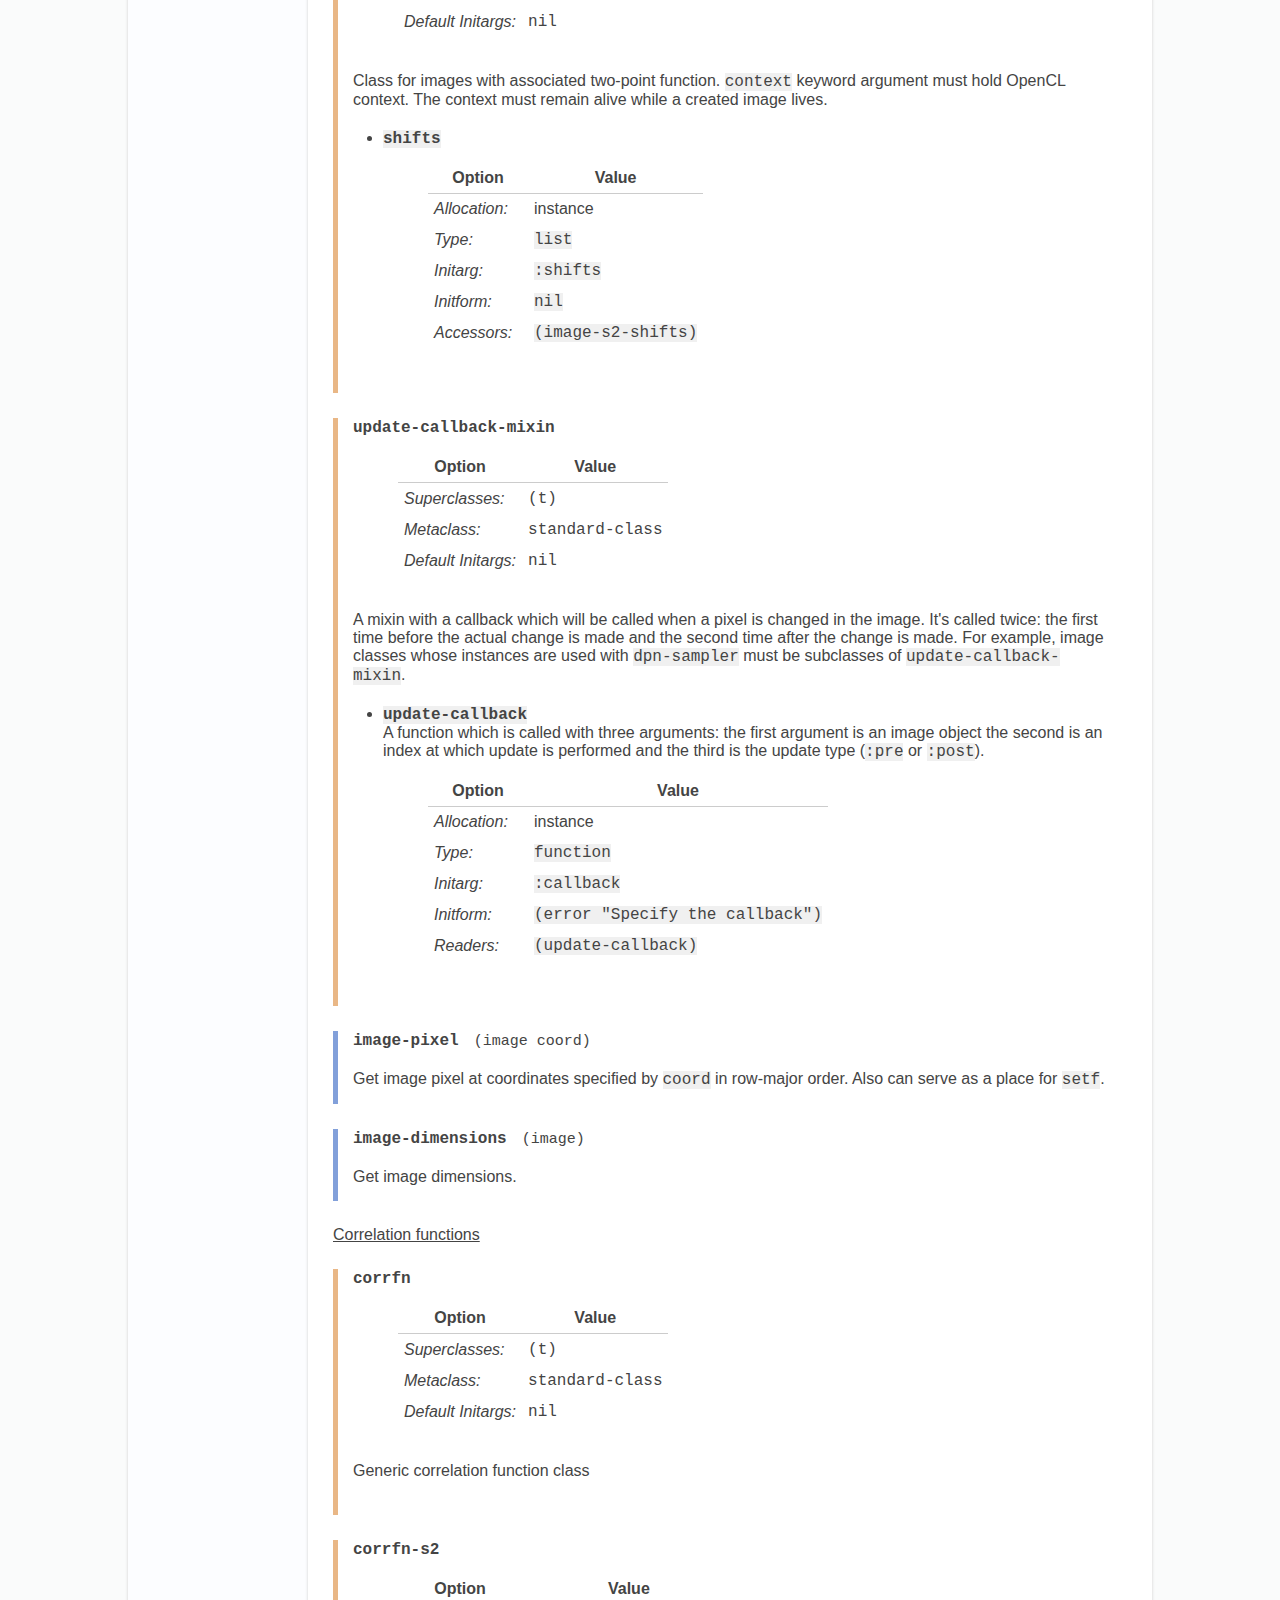
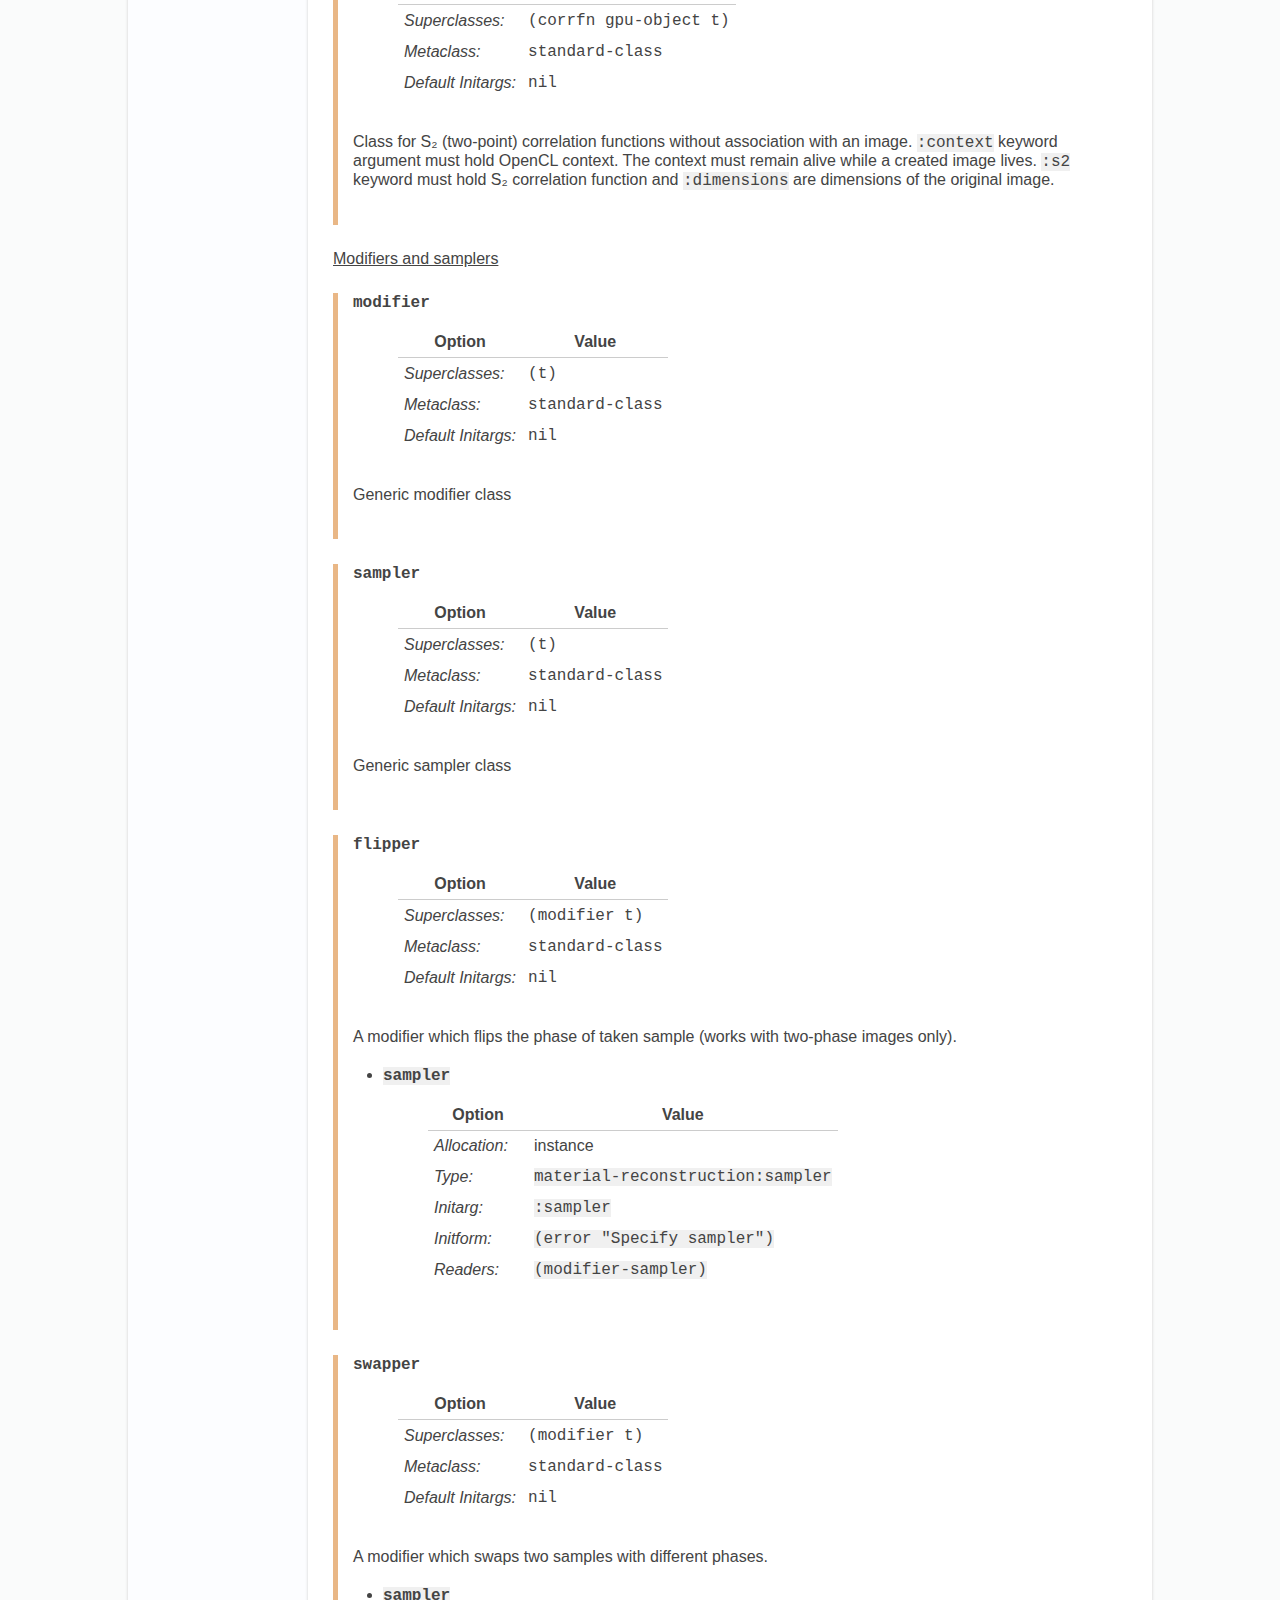
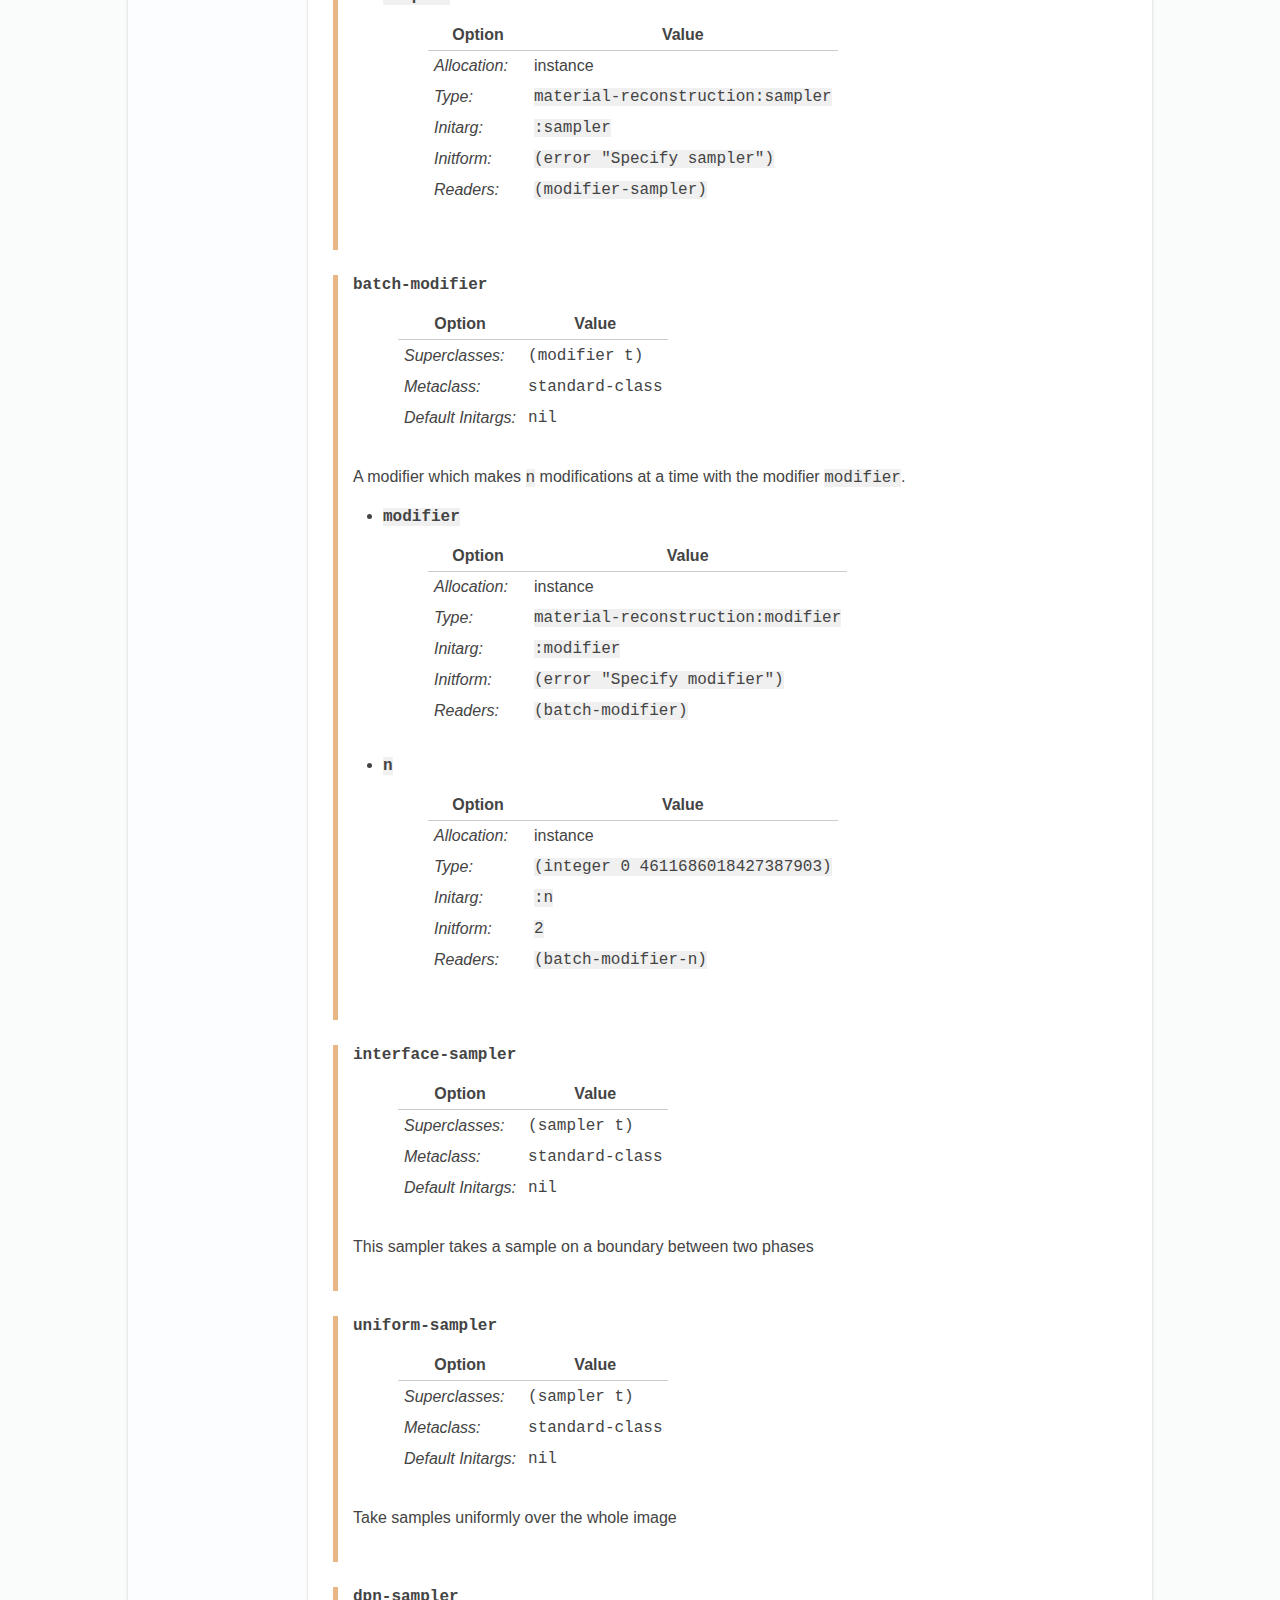
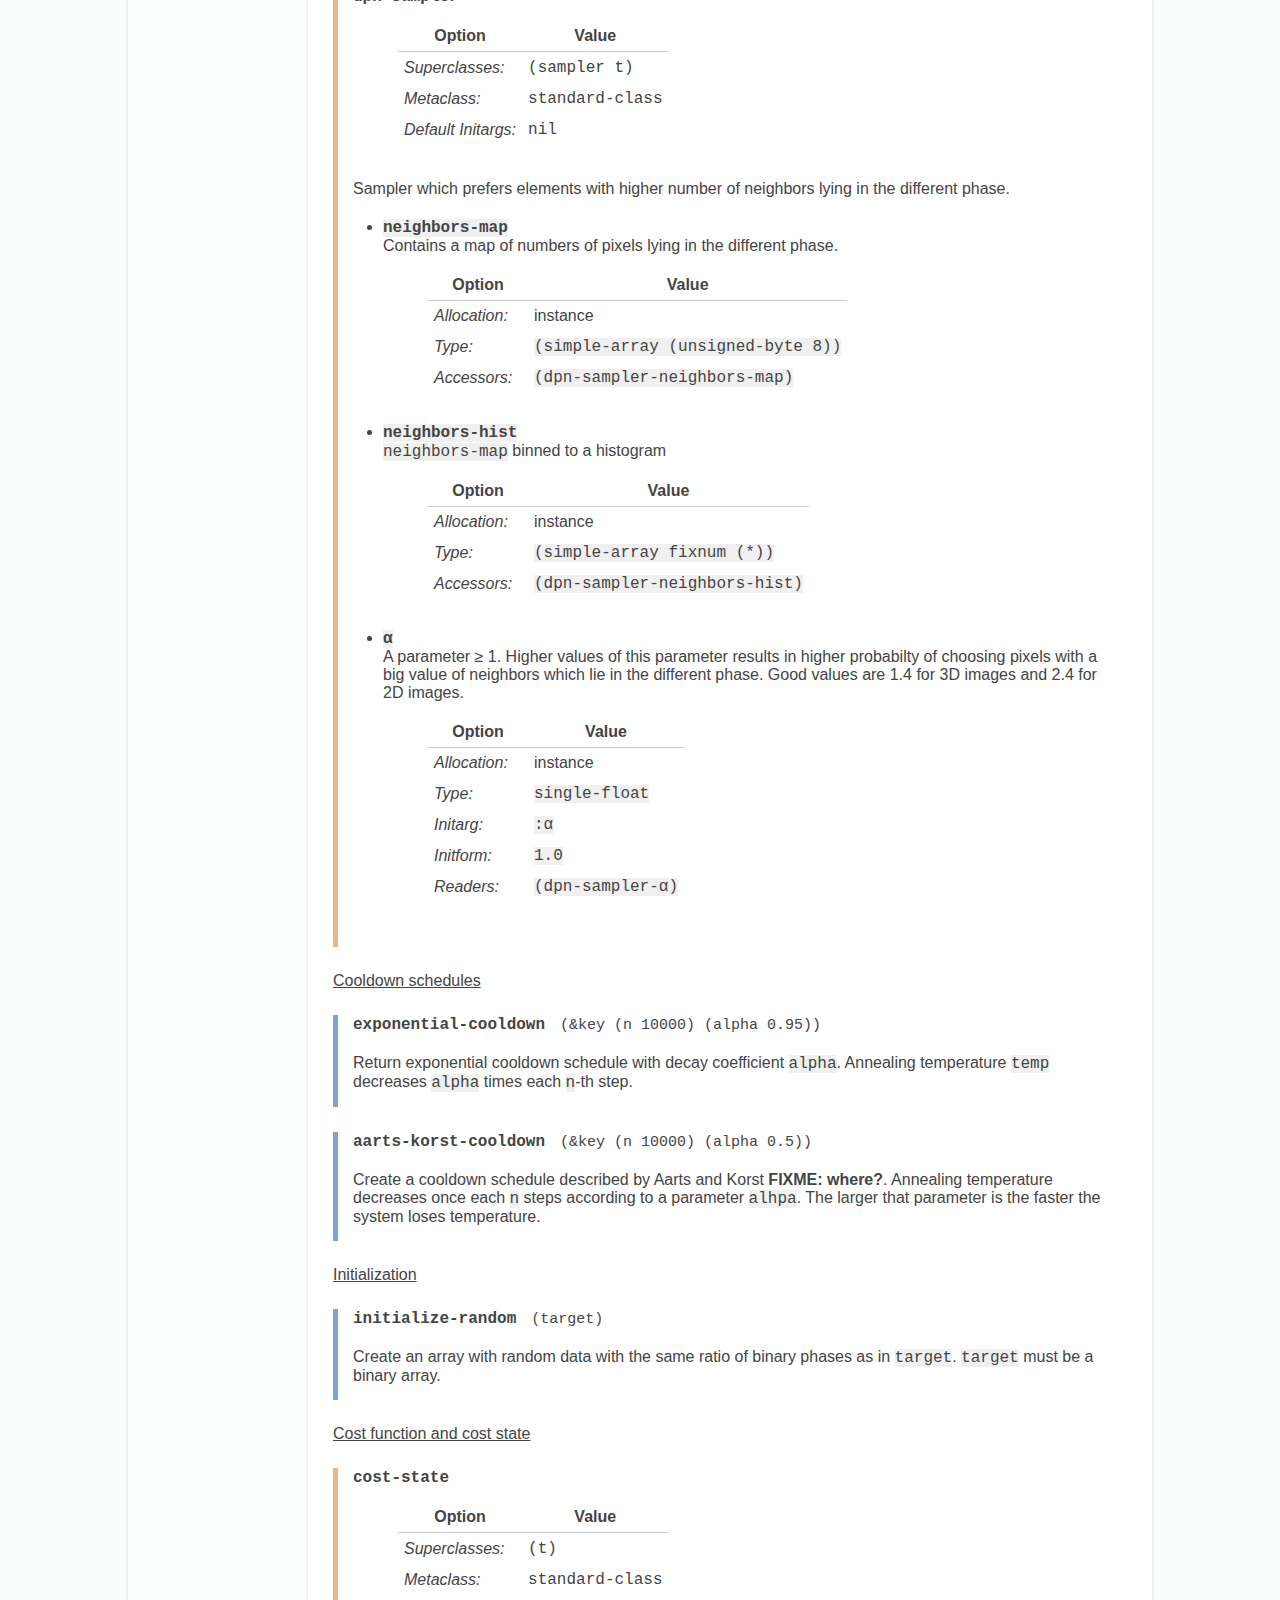
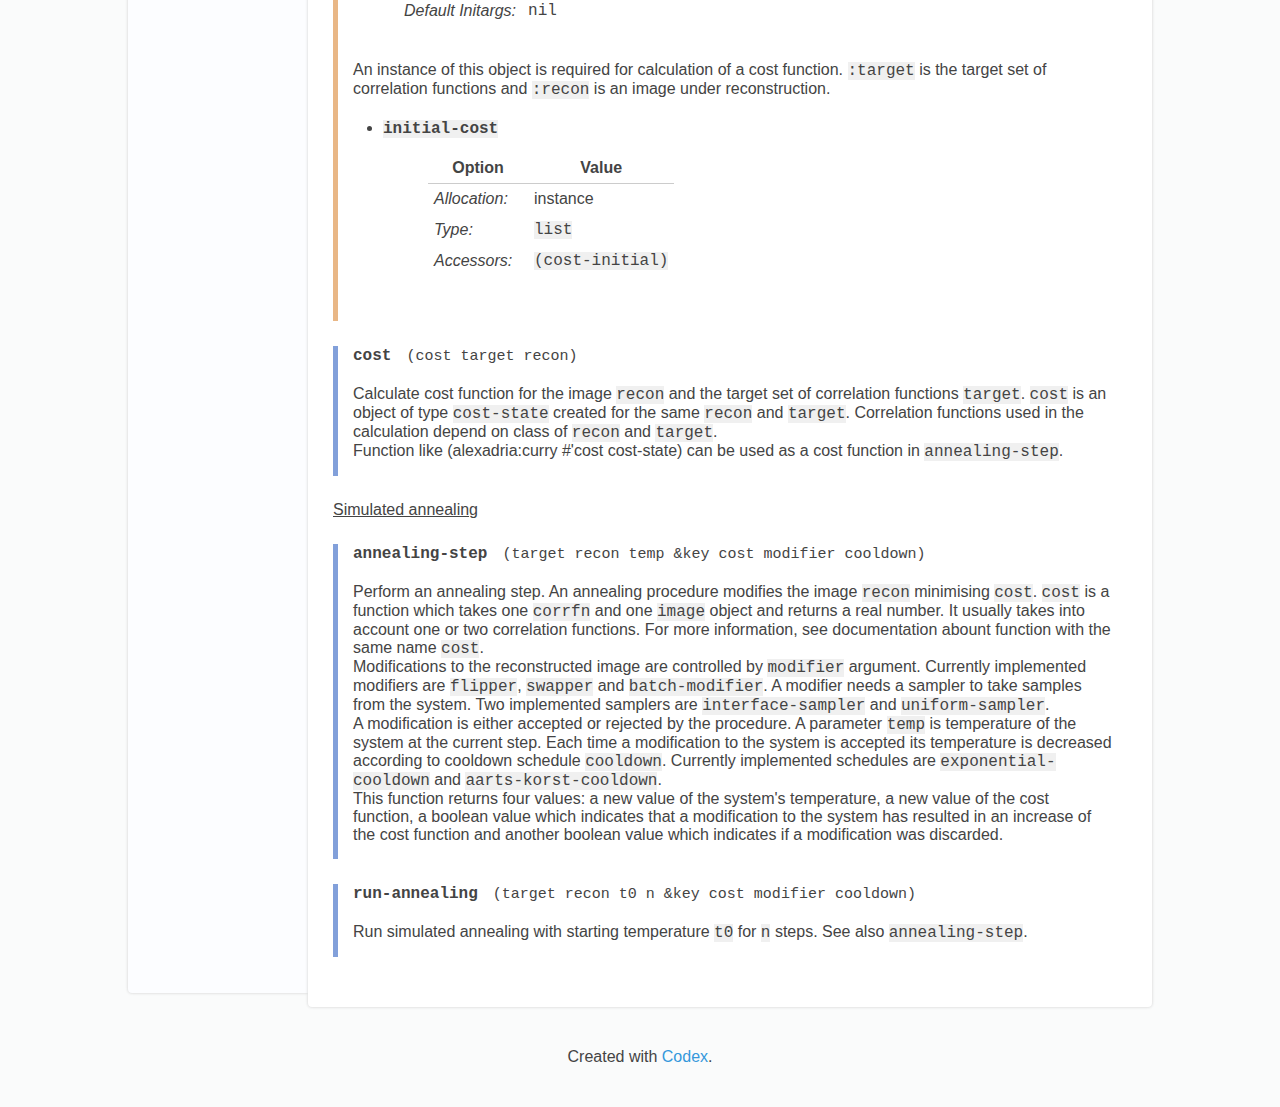
==== commit 9e3a2379: "deploy: 78a810dbdf0bb368059290547011d0b0704fdcc1" ====
--- a/api.html
+++ b/api.html
@@ -57,7 +57,6 @@
    
       <div class="codex-doc-node codex-operator codex-function"><code class="codex-name">s2</code><code class="codex-lambda-list">(array &amp;optional (shifts (maximal-shifts array)))</code><div class="codex-docstring">Calculate two-point correlation function for a bit array. Zeroth
 correlation length is shifted to the center of S₂ array.</div></div>
-      <div class="codex-error codex-no-node">No node with name <code>l2</code>.</div>
    </p><p>   <u>GPU objects</u>
    
       <div class="codex-doc-node codex-operator codex-generic-function"><code class="codex-name">destroy-gpu-object</code><code class="codex-lambda-list">(gpu-object)</code><div class="codex-docstring">Free foreign GPU object</div></div>
@@ -69,17 +68,23 @@
    </p><p>   <u>Images</u>
    
       <div class="codex-doc-node codex-record codex-class"><code class="codex-name">image</code><div class="codex-class-struct-slot-option-node"><table class="codex-class-struct-slot-option-table"><tr class="codex-class-struct-slot-option-row"><td class="codex-class-struct-slot-option-header-cell">Option</td><td class="codex-class-struct-slot-option-header-cell">Value</td></tr><tr class="codex-class-struct-slot-option-row"><td class="codex-class-struct-slot-option-label-cell">Superclasses:</td><td class="codex-class-struct-slot-option-value-cell codex-class-struct-slot-option-symbol-list-cell"><code class="codex-class-struct-slot-symbol-list">(t)</code></td></tr><tr class="codex-class-struct-slot-option-row"><td class="codex-class-struct-slot-option-label-cell">Metaclass:</td><td class="codex-class-struct-slot-option-value-cell codex-class-struct-slot-option-symbol-list-cell"><code class="codex-class-struct-slot-symbol-list">standard-class</code></td></tr><tr class="codex-class-struct-slot-option-row"><td class="codex-class-struct-slot-option-label-cell">Default Initargs:</td><td class="codex-class-struct-slot-option-value-cell codex-class-struct-slot-option-symbol-list-cell"><code class="codex-class-struct-slot-symbol-list">nil</code></td></tr></table></div><div class="codex-docstring">Basic class for two-phase images</div><ul class="codex-slot-list"><li class="codex-slot codex-class-slot"><code class="codex-name">array</code><div class="codex-docstring">Underlying bit-array</div><div class="codex-class-struct-slot-option-node"><table class="codex-class-struct-slot-option-table"><tr class="codex-class-struct-slot-option-row"><td class="codex-class-struct-slot-option-header-cell">Option</td><td class="codex-class-struct-slot-option-header-cell">Value</td></tr><tr class="codex-class-struct-slot-option-row"><td class="codex-class-struct-slot-option-label-cell">Allocation:</td><td class="codex-class-struct-slot-option-value-cell codex-class-struct-slot-option-symbol-list-cell">instance</td></tr><tr class="codex-class-struct-slot-option-row"><td class="codex-class-struct-slot-option-label-cell">Type:</td><td class="codex-class-struct-slot-option-value-cell codex-class-struct-slot-option-symbol-list-cell"><code class="codex-class-struct-slot-symbol-list">(simple-array bit)</code></td></tr><tr class="codex-class-struct-slot-option-row"><td class="codex-class-struct-slot-option-label-cell">Initarg:</td><td class="codex-class-struct-slot-option-value-cell codex-class-struct-slot-option-symbol-list-cell"><code class="codex-class-struct-slot-symbol-list">:array</code></td></tr><tr class="codex-class-struct-slot-option-row"><td class="codex-class-struct-slot-option-label-cell">Readers:</td><td class="codex-class-struct-slot-option-value-cell codex-class-struct-slot-option-symbol-list-cell"><code class="codex-class-struct-slot-symbol-list">(image-array)</code></td></tr></table></div></li></ul></div>
-      <div class="codex-error codex-no-node">No node with name <code>image-l2</code>.</div>
       <div class="codex-doc-node codex-record codex-class"><code class="codex-name">image-s2</code><div class="codex-class-struct-slot-option-node"><table class="codex-class-struct-slot-option-table"><tr class="codex-class-struct-slot-option-row"><td class="codex-class-struct-slot-option-header-cell">Option</td><td class="codex-class-struct-slot-option-header-cell">Value</td></tr><tr class="codex-class-struct-slot-option-row"><td class="codex-class-struct-slot-option-label-cell">Superclasses:</td><td class="codex-class-struct-slot-option-value-cell codex-class-struct-slot-option-symbol-list-cell"><code class="codex-class-struct-slot-symbol-list">(image gpu-object t)</code></td></tr><tr class="codex-class-struct-slot-option-row"><td class="codex-class-struct-slot-option-label-cell">Metaclass:</td><td class="codex-class-struct-slot-option-value-cell codex-class-struct-slot-option-symbol-list-cell"><code class="codex-class-struct-slot-symbol-list">standard-class</code></td></tr><tr class="codex-class-struct-slot-option-row"><td class="codex-class-struct-slot-option-label-cell">Default Initargs:</td><td class="codex-class-struct-slot-option-value-cell codex-class-struct-slot-option-symbol-list-cell"><code class="codex-class-struct-slot-symbol-list">nil</code></td></tr></table></div><div class="codex-docstring">Class for images with associated two-point
 function. <code>context</code> keyword argument must hold OpenCL context. The
 context must remain alive while a created image lives.</div><ul class="codex-slot-list"><li class="codex-slot codex-class-slot"><code class="codex-name">shifts</code><div class="codex-docstring"></div><div class="codex-class-struct-slot-option-node"><table class="codex-class-struct-slot-option-table"><tr class="codex-class-struct-slot-option-row"><td class="codex-class-struct-slot-option-header-cell">Option</td><td class="codex-class-struct-slot-option-header-cell">Value</td></tr><tr class="codex-class-struct-slot-option-row"><td class="codex-class-struct-slot-option-label-cell">Allocation:</td><td class="codex-class-struct-slot-option-value-cell codex-class-struct-slot-option-symbol-list-cell">instance</td></tr><tr class="codex-class-struct-slot-option-row"><td class="codex-class-struct-slot-option-label-cell">Type:</td><td class="codex-class-struct-slot-option-value-cell codex-class-struct-slot-option-symbol-list-cell"><code class="codex-class-struct-slot-symbol-list">list</code></td></tr><tr class="codex-class-struct-slot-option-row"><td class="codex-class-struct-slot-option-label-cell">Initarg:</td><td class="codex-class-struct-slot-option-value-cell codex-class-struct-slot-option-symbol-list-cell"><code class="codex-class-struct-slot-symbol-list">:shifts</code></td></tr><tr class="codex-class-struct-slot-option-row"><td class="codex-class-struct-slot-option-label-cell">Initform:</td><td class="codex-class-struct-slot-option-value-cell codex-class-struct-slot-option-symbol-list-cell"><code class="codex-class-struct-slot-symbol-list">nil</code></td></tr><tr class="codex-class-struct-slot-option-row"><td class="codex-class-struct-slot-option-label-cell">Accessors:</td><td class="codex-class-struct-slot-option-value-cell codex-class-struct-slot-option-symbol-list-cell"><code class="codex-class-struct-slot-symbol-list">(image-s2-shifts)</code></td></tr></table></div></li></ul></div>
+      <div class="codex-doc-node codex-record codex-class"><code class="codex-name">update-callback-mixin</code><div class="codex-class-struct-slot-option-node"><table class="codex-class-struct-slot-option-table"><tr class="codex-class-struct-slot-option-row"><td class="codex-class-struct-slot-option-header-cell">Option</td><td class="codex-class-struct-slot-option-header-cell">Value</td></tr><tr class="codex-class-struct-slot-option-row"><td class="codex-class-struct-slot-option-label-cell">Superclasses:</td><td class="codex-class-struct-slot-option-value-cell codex-class-struct-slot-option-symbol-list-cell"><code class="codex-class-struct-slot-symbol-list">(t)</code></td></tr><tr class="codex-class-struct-slot-option-row"><td class="codex-class-struct-slot-option-label-cell">Metaclass:</td><td class="codex-class-struct-slot-option-value-cell codex-class-struct-slot-option-symbol-list-cell"><code class="codex-class-struct-slot-symbol-list">standard-class</code></td></tr><tr class="codex-class-struct-slot-option-row"><td class="codex-class-struct-slot-option-label-cell">Default Initargs:</td><td class="codex-class-struct-slot-option-value-cell codex-class-struct-slot-option-symbol-list-cell"><code class="codex-class-struct-slot-symbol-list">nil</code></td></tr></table></div><div class="codex-docstring">A mixin with a callback which will be called when a
+pixel is changed in the image. It's called twice: the first time
+before the actual change is made and the second time after the change
+is made. For example, image classes whose instances are used with
+<code>dpn-sampler</code> must be subclasses of <code>update-callback-mixin</code>.</div><ul class="codex-slot-list"><li class="codex-slot codex-class-slot"><code class="codex-name">update-callback</code><div class="codex-docstring">A function which is called with
+three arguments: the first argument is an image object the second is
+an index at which update is performed and the third is the update type
+(<code>:pre</code> or <code>:post</code>).</div><div class="codex-class-struct-slot-option-node"><table class="codex-class-struct-slot-option-table"><tr class="codex-class-struct-slot-option-row"><td class="codex-class-struct-slot-option-header-cell">Option</td><td class="codex-class-struct-slot-option-header-cell">Value</td></tr><tr class="codex-class-struct-slot-option-row"><td class="codex-class-struct-slot-option-label-cell">Allocation:</td><td class="codex-class-struct-slot-option-value-cell codex-class-struct-slot-option-symbol-list-cell">instance</td></tr><tr class="codex-class-struct-slot-option-row"><td class="codex-class-struct-slot-option-label-cell">Type:</td><td class="codex-class-struct-slot-option-value-cell codex-class-struct-slot-option-symbol-list-cell"><code class="codex-class-struct-slot-symbol-list">function</code></td></tr><tr class="codex-class-struct-slot-option-row"><td class="codex-class-struct-slot-option-label-cell">Initarg:</td><td class="codex-class-struct-slot-option-value-cell codex-class-struct-slot-option-symbol-list-cell"><code class="codex-class-struct-slot-symbol-list">:callback</code></td></tr><tr class="codex-class-struct-slot-option-row"><td class="codex-class-struct-slot-option-label-cell">Initform:</td><td class="codex-class-struct-slot-option-value-cell codex-class-struct-slot-option-symbol-list-cell"><code class="codex-class-struct-slot-symbol-list">(error &quot;Specify the callback&quot;)</code></td></tr><tr class="codex-class-struct-slot-option-row"><td class="codex-class-struct-slot-option-label-cell">Readers:</td><td class="codex-class-struct-slot-option-value-cell codex-class-struct-slot-option-symbol-list-cell"><code class="codex-class-struct-slot-symbol-list">(update-callback)</code></td></tr></table></div></li></ul></div>
       <div class="codex-doc-node codex-operator codex-function"><code class="codex-name">image-pixel</code><code class="codex-lambda-list">(image coord)</code><div class="codex-docstring">Get image pixel at coordinates specified by <code>coord</code> in row-major
 order. Also can serve as a place for <code>setf</code>.</div></div>
       <div class="codex-doc-node codex-operator codex-function"><code class="codex-name">image-dimensions</code><code class="codex-lambda-list">(image)</code><div class="codex-docstring">Get image dimensions.</div></div>
    </p><p>   <u>Correlation functions</u>
    
       <div class="codex-doc-node codex-record codex-class"><code class="codex-name">corrfn</code><div class="codex-class-struct-slot-option-node"><table class="codex-class-struct-slot-option-table"><tr class="codex-class-struct-slot-option-row"><td class="codex-class-struct-slot-option-header-cell">Option</td><td class="codex-class-struct-slot-option-header-cell">Value</td></tr><tr class="codex-class-struct-slot-option-row"><td class="codex-class-struct-slot-option-label-cell">Superclasses:</td><td class="codex-class-struct-slot-option-value-cell codex-class-struct-slot-option-symbol-list-cell"><code class="codex-class-struct-slot-symbol-list">(t)</code></td></tr><tr class="codex-class-struct-slot-option-row"><td class="codex-class-struct-slot-option-label-cell">Metaclass:</td><td class="codex-class-struct-slot-option-value-cell codex-class-struct-slot-option-symbol-list-cell"><code class="codex-class-struct-slot-symbol-list">standard-class</code></td></tr><tr class="codex-class-struct-slot-option-row"><td class="codex-class-struct-slot-option-label-cell">Default Initargs:</td><td class="codex-class-struct-slot-option-value-cell codex-class-struct-slot-option-symbol-list-cell"><code class="codex-class-struct-slot-symbol-list">nil</code></td></tr></table></div><div class="codex-docstring">Generic correlation function class</div><ul class="codex-slot-list"></ul></div>
-      <div class="codex-error codex-no-node">No node with name <code>corrfn-l2</code>.</div>
       <div class="codex-doc-node codex-record codex-class"><code class="codex-name">corrfn-s2</code><div class="codex-class-struct-slot-option-node"><table class="codex-class-struct-slot-option-table"><tr class="codex-class-struct-slot-option-row"><td class="codex-class-struct-slot-option-header-cell">Option</td><td class="codex-class-struct-slot-option-header-cell">Value</td></tr><tr class="codex-class-struct-slot-option-row"><td class="codex-class-struct-slot-option-label-cell">Superclasses:</td><td class="codex-class-struct-slot-option-value-cell codex-class-struct-slot-option-symbol-list-cell"><code class="codex-class-struct-slot-symbol-list">(corrfn gpu-object t)</code></td></tr><tr class="codex-class-struct-slot-option-row"><td class="codex-class-struct-slot-option-label-cell">Metaclass:</td><td class="codex-class-struct-slot-option-value-cell codex-class-struct-slot-option-symbol-list-cell"><code class="codex-class-struct-slot-symbol-list">standard-class</code></td></tr><tr class="codex-class-struct-slot-option-row"><td class="codex-class-struct-slot-option-label-cell">Default Initargs:</td><td class="codex-class-struct-slot-option-value-cell codex-class-struct-slot-option-symbol-list-cell"><code class="codex-class-struct-slot-symbol-list">nil</code></td></tr></table></div><div class="codex-docstring">Class for S₂ (two-point) correlation functions
 without association with an image. <code>:context</code> keyword argument must
 hold OpenCL context. The context must remain alive while a created
@@ -98,6 +103,12 @@
       <div class="codex-doc-node codex-record codex-class"><code class="codex-name">interface-sampler</code><div class="codex-class-struct-slot-option-node"><table class="codex-class-struct-slot-option-table"><tr class="codex-class-struct-slot-option-row"><td class="codex-class-struct-slot-option-header-cell">Option</td><td class="codex-class-struct-slot-option-header-cell">Value</td></tr><tr class="codex-class-struct-slot-option-row"><td class="codex-class-struct-slot-option-label-cell">Superclasses:</td><td class="codex-class-struct-slot-option-value-cell codex-class-struct-slot-option-symbol-list-cell"><code class="codex-class-struct-slot-symbol-list">(sampler t)</code></td></tr><tr class="codex-class-struct-slot-option-row"><td class="codex-class-struct-slot-option-label-cell">Metaclass:</td><td class="codex-class-struct-slot-option-value-cell codex-class-struct-slot-option-symbol-list-cell"><code class="codex-class-struct-slot-symbol-list">standard-class</code></td></tr><tr class="codex-class-struct-slot-option-row"><td class="codex-class-struct-slot-option-label-cell">Default Initargs:</td><td class="codex-class-struct-slot-option-value-cell codex-class-struct-slot-option-symbol-list-cell"><code class="codex-class-struct-slot-symbol-list">nil</code></td></tr></table></div><div class="codex-docstring">This sampler takes a sample on a boundary between
 two phases</div><ul class="codex-slot-list"></ul></div>
       <div class="codex-doc-node codex-record codex-class"><code class="codex-name">uniform-sampler</code><div class="codex-class-struct-slot-option-node"><table class="codex-class-struct-slot-option-table"><tr class="codex-class-struct-slot-option-row"><td class="codex-class-struct-slot-option-header-cell">Option</td><td class="codex-class-struct-slot-option-header-cell">Value</td></tr><tr class="codex-class-struct-slot-option-row"><td class="codex-class-struct-slot-option-label-cell">Superclasses:</td><td class="codex-class-struct-slot-option-value-cell codex-class-struct-slot-option-symbol-list-cell"><code class="codex-class-struct-slot-symbol-list">(sampler t)</code></td></tr><tr class="codex-class-struct-slot-option-row"><td class="codex-class-struct-slot-option-label-cell">Metaclass:</td><td class="codex-class-struct-slot-option-value-cell codex-class-struct-slot-option-symbol-list-cell"><code class="codex-class-struct-slot-symbol-list">standard-class</code></td></tr><tr class="codex-class-struct-slot-option-row"><td class="codex-class-struct-slot-option-label-cell">Default Initargs:</td><td class="codex-class-struct-slot-option-value-cell codex-class-struct-slot-option-symbol-list-cell"><code class="codex-class-struct-slot-symbol-list">nil</code></td></tr></table></div><div class="codex-docstring">Take samples uniformly over the whole image</div><ul class="codex-slot-list"></ul></div>
+      <div class="codex-doc-node codex-record codex-class"><code class="codex-name">dpn-sampler</code><div class="codex-class-struct-slot-option-node"><table class="codex-class-struct-slot-option-table"><tr class="codex-class-struct-slot-option-row"><td class="codex-class-struct-slot-option-header-cell">Option</td><td class="codex-class-struct-slot-option-header-cell">Value</td></tr><tr class="codex-class-struct-slot-option-row"><td class="codex-class-struct-slot-option-label-cell">Superclasses:</td><td class="codex-class-struct-slot-option-value-cell codex-class-struct-slot-option-symbol-list-cell"><code class="codex-class-struct-slot-symbol-list">(sampler t)</code></td></tr><tr class="codex-class-struct-slot-option-row"><td class="codex-class-struct-slot-option-label-cell">Metaclass:</td><td class="codex-class-struct-slot-option-value-cell codex-class-struct-slot-option-symbol-list-cell"><code class="codex-class-struct-slot-symbol-list">standard-class</code></td></tr><tr class="codex-class-struct-slot-option-row"><td class="codex-class-struct-slot-option-label-cell">Default Initargs:</td><td class="codex-class-struct-slot-option-value-cell codex-class-struct-slot-option-symbol-list-cell"><code class="codex-class-struct-slot-symbol-list">nil</code></td></tr></table></div><div class="codex-docstring">Sampler which prefers elements with higher number
+of neighbors lying in the different phase.</div><ul class="codex-slot-list"><li class="codex-slot codex-class-slot"><code class="codex-name">neighbors-map</code><div class="codex-docstring">Contains a map of numbers of pixels
+lying in the different phase.</div><div class="codex-class-struct-slot-option-node"><table class="codex-class-struct-slot-option-table"><tr class="codex-class-struct-slot-option-row"><td class="codex-class-struct-slot-option-header-cell">Option</td><td class="codex-class-struct-slot-option-header-cell">Value</td></tr><tr class="codex-class-struct-slot-option-row"><td class="codex-class-struct-slot-option-label-cell">Allocation:</td><td class="codex-class-struct-slot-option-value-cell codex-class-struct-slot-option-symbol-list-cell">instance</td></tr><tr class="codex-class-struct-slot-option-row"><td class="codex-class-struct-slot-option-label-cell">Type:</td><td class="codex-class-struct-slot-option-value-cell codex-class-struct-slot-option-symbol-list-cell"><code class="codex-class-struct-slot-symbol-list">(simple-array (unsigned-byte 8))</code></td></tr><tr class="codex-class-struct-slot-option-row"><td class="codex-class-struct-slot-option-label-cell">Accessors:</td><td class="codex-class-struct-slot-option-value-cell codex-class-struct-slot-option-symbol-list-cell"><code class="codex-class-struct-slot-symbol-list">(dpn-sampler-neighbors-map)</code></td></tr></table></div></li><li class="codex-slot codex-class-slot"><code class="codex-name">neighbors-hist</code><div class="codex-docstring"><code>neighbors-map</code> binned to a histogram</div><div class="codex-class-struct-slot-option-node"><table class="codex-class-struct-slot-option-table"><tr class="codex-class-struct-slot-option-row"><td class="codex-class-struct-slot-option-header-cell">Option</td><td class="codex-class-struct-slot-option-header-cell">Value</td></tr><tr class="codex-class-struct-slot-option-row"><td class="codex-class-struct-slot-option-label-cell">Allocation:</td><td class="codex-class-struct-slot-option-value-cell codex-class-struct-slot-option-symbol-list-cell">instance</td></tr><tr class="codex-class-struct-slot-option-row"><td class="codex-class-struct-slot-option-label-cell">Type:</td><td class="codex-class-struct-slot-option-value-cell codex-class-struct-slot-option-symbol-list-cell"><code class="codex-class-struct-slot-symbol-list">(simple-array fixnum (*))</code></td></tr><tr class="codex-class-struct-slot-option-row"><td class="codex-class-struct-slot-option-label-cell">Accessors:</td><td class="codex-class-struct-slot-option-value-cell codex-class-struct-slot-option-symbol-list-cell"><code class="codex-class-struct-slot-symbol-list">(dpn-sampler-neighbors-hist)</code></td></tr></table></div></li><li class="codex-slot codex-class-slot"><code class="codex-name">α</code><div class="codex-docstring">A parameter ≥ 1. Higher values of
+this parameter results in higher probabilty of choosing pixels with a
+big value of neighbors which lie in the different phase. Good values
+are 1.4 for 3D images and 2.4 for 2D images.</div><div class="codex-class-struct-slot-option-node"><table class="codex-class-struct-slot-option-table"><tr class="codex-class-struct-slot-option-row"><td class="codex-class-struct-slot-option-header-cell">Option</td><td class="codex-class-struct-slot-option-header-cell">Value</td></tr><tr class="codex-class-struct-slot-option-row"><td class="codex-class-struct-slot-option-label-cell">Allocation:</td><td class="codex-class-struct-slot-option-value-cell codex-class-struct-slot-option-symbol-list-cell">instance</td></tr><tr class="codex-class-struct-slot-option-row"><td class="codex-class-struct-slot-option-label-cell">Type:</td><td class="codex-class-struct-slot-option-value-cell codex-class-struct-slot-option-symbol-list-cell"><code class="codex-class-struct-slot-symbol-list">single-float</code></td></tr><tr class="codex-class-struct-slot-option-row"><td class="codex-class-struct-slot-option-label-cell">Initarg:</td><td class="codex-class-struct-slot-option-value-cell codex-class-struct-slot-option-symbol-list-cell"><code class="codex-class-struct-slot-symbol-list">:α</code></td></tr><tr class="codex-class-struct-slot-option-row"><td class="codex-class-struct-slot-option-label-cell">Initform:</td><td class="codex-class-struct-slot-option-value-cell codex-class-struct-slot-option-symbol-list-cell"><code class="codex-class-struct-slot-symbol-list">1.0</code></td></tr><tr class="codex-class-struct-slot-option-row"><td class="codex-class-struct-slot-option-label-cell">Readers:</td><td class="codex-class-struct-slot-option-value-cell codex-class-struct-slot-option-symbol-list-cell"><code class="codex-class-struct-slot-symbol-list">(dpn-sampler-α)</code></td></tr></table></div></li></ul></div>
    </p><p>   <u>Cooldown schedules</u>
    
       <div class="codex-doc-node codex-operator codex-function"><code class="codex-name">exponential-cooldown</code><code class="codex-lambda-list">(&amp;key (n 10000) (alpha 0.95))</code><div class="codex-docstring">Return exponential cooldown schedule with decay coefficient
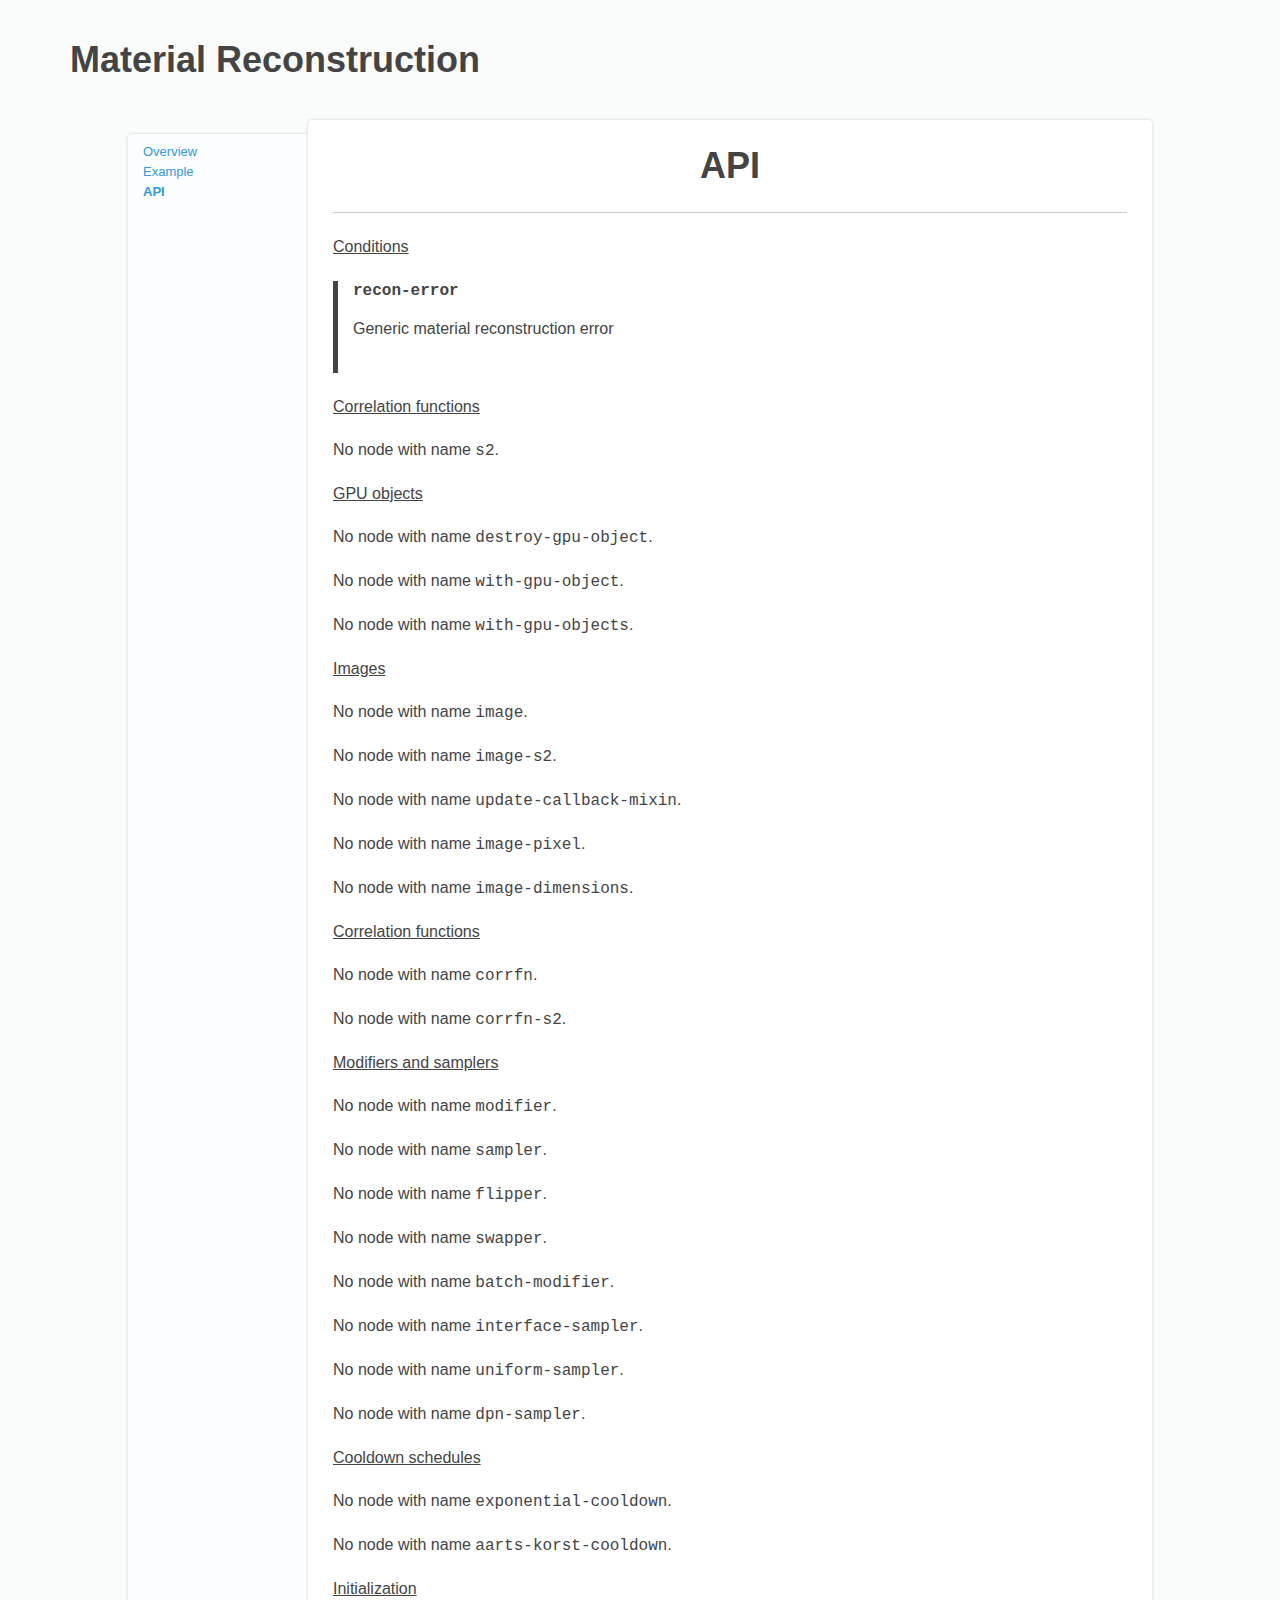
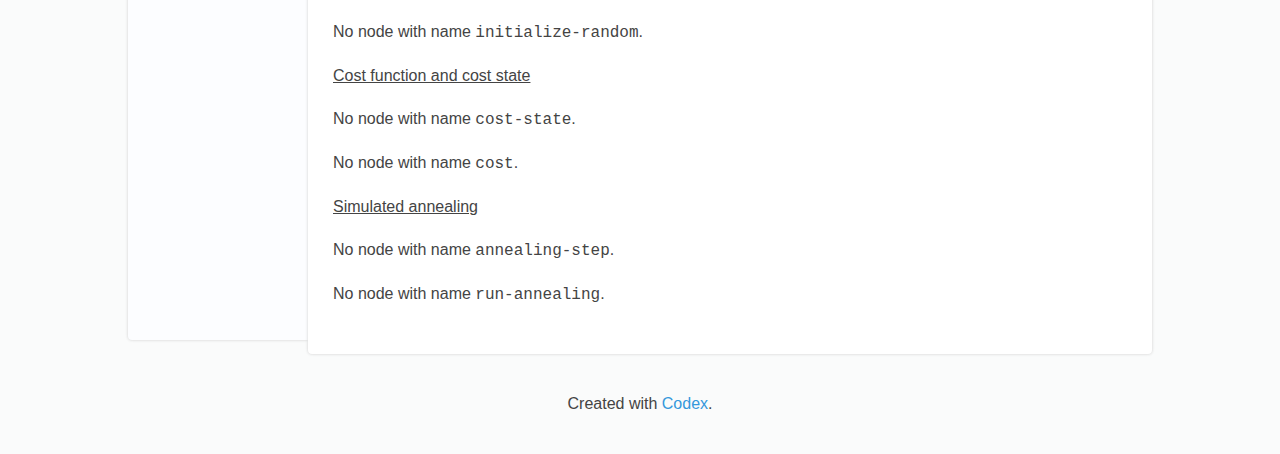
==== commit 53d43253: "deploy: cccc921dbde87877cc7bdaa65745d9d881ff8bae" ====
--- a/api.html
+++ b/api.html
@@ -42,7 +42,7 @@
   <h1 class="doc-title">Material Reconstruction</h1>
   <article id="article" data-section="api">
     <aside>
-      <ol class="toc"><li><a href="index.html" data-node="index">Overview</a></li><li><a href="dependencies.html" data-node="dependencies">Dependencies</a></li><li><a href="example.html" data-node="example">Example</a></li><li><a href="api.html" data-node="api">API</a></li></ol>
+      <ol class="toc"><li><a href="index.html" data-node="index">Overview</a></li><li><a href="example.html" data-node="example">Example</a></li><li><a href="api.html" data-node="api">API</a></li></ol>
     </aside>
     <main class="codex-section">
       <header>
@@ -55,108 +55,48 @@
       <div class="codex-doc-node codex-record codex-condition"><code class="codex-name">recon-error</code><div class="codex-docstring">Generic material reconstruction error</div><ul class="codex-slot-list"></ul></div>
    </p><p>   <u>Correlation functions</u>
    
-      <div class="codex-doc-node codex-operator codex-function"><code class="codex-name">s2</code><code class="codex-lambda-list">(array &amp;optional (shifts (maximal-shifts array)))</code><div class="codex-docstring">Calculate two-point correlation function for a bit array. Zeroth
-correlation length is shifted to the center of S₂ array.</div></div>
+      <div class="codex-error codex-no-node">No node with name <code>s2</code>.</div>
    </p><p>   <u>GPU objects</u>
    
-      <div class="codex-doc-node codex-operator codex-generic-function"><code class="codex-name">destroy-gpu-object</code><code class="codex-lambda-list">(gpu-object)</code><div class="codex-docstring">Free foreign GPU object</div></div>
-      <div class="codex-doc-node codex-operator codex-macro"><code class="codex-name">with-gpu-object</code><code class="codex-lambda-list">((object class &amp;rest make-instance-arguments) &amp;body body)</code><div class="codex-docstring">Create GPU object <code>object</code> of class <code>class</code> and execute
-<code>body</code> in its scope. The object is safely destroyed afterwards.</div></div>
-      <div class="codex-doc-node codex-operator codex-macro"><code class="codex-name">with-gpu-objects</code><code class="codex-lambda-list">(definitions &amp;body body)</code><div class="codex-docstring">Create multiple GPU objects and execute <code>body</code> in their
-scope. <code>definitions</code> must be a list of object definitions, each
-definition must be in form used in <code>with-gpu-object</code>.</div></div>
+      <div class="codex-error codex-no-node">No node with name <code>destroy-gpu-object</code>.</div>
+      <div class="codex-error codex-no-node">No node with name <code>with-gpu-object</code>.</div>
+      <div class="codex-error codex-no-node">No node with name <code>with-gpu-objects</code>.</div>
    </p><p>   <u>Images</u>
    
-      <div class="codex-doc-node codex-record codex-class"><code class="codex-name">image</code><div class="codex-class-struct-slot-option-node"><table class="codex-class-struct-slot-option-table"><tr class="codex-class-struct-slot-option-row"><td class="codex-class-struct-slot-option-header-cell">Option</td><td class="codex-class-struct-slot-option-header-cell">Value</td></tr><tr class="codex-class-struct-slot-option-row"><td class="codex-class-struct-slot-option-label-cell">Superclasses:</td><td class="codex-class-struct-slot-option-value-cell codex-class-struct-slot-option-symbol-list-cell"><code class="codex-class-struct-slot-symbol-list">(t)</code></td></tr><tr class="codex-class-struct-slot-option-row"><td class="codex-class-struct-slot-option-label-cell">Metaclass:</td><td class="codex-class-struct-slot-option-value-cell codex-class-struct-slot-option-symbol-list-cell"><code class="codex-class-struct-slot-symbol-list">standard-class</code></td></tr><tr class="codex-class-struct-slot-option-row"><td class="codex-class-struct-slot-option-label-cell">Default Initargs:</td><td class="codex-class-struct-slot-option-value-cell codex-class-struct-slot-option-symbol-list-cell"><code class="codex-class-struct-slot-symbol-list">nil</code></td></tr></table></div><div class="codex-docstring">Basic class for two-phase images</div><ul class="codex-slot-list"><li class="codex-slot codex-class-slot"><code class="codex-name">array</code><div class="codex-docstring">Underlying bit-array</div><div class="codex-class-struct-slot-option-node"><table class="codex-class-struct-slot-option-table"><tr class="codex-class-struct-slot-option-row"><td class="codex-class-struct-slot-option-header-cell">Option</td><td class="codex-class-struct-slot-option-header-cell">Value</td></tr><tr class="codex-class-struct-slot-option-row"><td class="codex-class-struct-slot-option-label-cell">Allocation:</td><td class="codex-class-struct-slot-option-value-cell codex-class-struct-slot-option-symbol-list-cell">instance</td></tr><tr class="codex-class-struct-slot-option-row"><td class="codex-class-struct-slot-option-label-cell">Type:</td><td class="codex-class-struct-slot-option-value-cell codex-class-struct-slot-option-symbol-list-cell"><code class="codex-class-struct-slot-symbol-list">(simple-array bit)</code></td></tr><tr class="codex-class-struct-slot-option-row"><td class="codex-class-struct-slot-option-label-cell">Initarg:</td><td class="codex-class-struct-slot-option-value-cell codex-class-struct-slot-option-symbol-list-cell"><code class="codex-class-struct-slot-symbol-list">:array</code></td></tr><tr class="codex-class-struct-slot-option-row"><td class="codex-class-struct-slot-option-label-cell">Readers:</td><td class="codex-class-struct-slot-option-value-cell codex-class-struct-slot-option-symbol-list-cell"><code class="codex-class-struct-slot-symbol-list">(image-array)</code></td></tr></table></div></li></ul></div>
-      <div class="codex-doc-node codex-record codex-class"><code class="codex-name">image-s2</code><div class="codex-class-struct-slot-option-node"><table class="codex-class-struct-slot-option-table"><tr class="codex-class-struct-slot-option-row"><td class="codex-class-struct-slot-option-header-cell">Option</td><td class="codex-class-struct-slot-option-header-cell">Value</td></tr><tr class="codex-class-struct-slot-option-row"><td class="codex-class-struct-slot-option-label-cell">Superclasses:</td><td class="codex-class-struct-slot-option-value-cell codex-class-struct-slot-option-symbol-list-cell"><code class="codex-class-struct-slot-symbol-list">(image gpu-object t)</code></td></tr><tr class="codex-class-struct-slot-option-row"><td class="codex-class-struct-slot-option-label-cell">Metaclass:</td><td class="codex-class-struct-slot-option-value-cell codex-class-struct-slot-option-symbol-list-cell"><code class="codex-class-struct-slot-symbol-list">standard-class</code></td></tr><tr class="codex-class-struct-slot-option-row"><td class="codex-class-struct-slot-option-label-cell">Default Initargs:</td><td class="codex-class-struct-slot-option-value-cell codex-class-struct-slot-option-symbol-list-cell"><code class="codex-class-struct-slot-symbol-list">nil</code></td></tr></table></div><div class="codex-docstring">Class for images with associated two-point
-function. <code>context</code> keyword argument must hold OpenCL context. The
-context must remain alive while a created image lives.</div><ul class="codex-slot-list"><li class="codex-slot codex-class-slot"><code class="codex-name">shifts</code><div class="codex-docstring"></div><div class="codex-class-struct-slot-option-node"><table class="codex-class-struct-slot-option-table"><tr class="codex-class-struct-slot-option-row"><td class="codex-class-struct-slot-option-header-cell">Option</td><td class="codex-class-struct-slot-option-header-cell">Value</td></tr><tr class="codex-class-struct-slot-option-row"><td class="codex-class-struct-slot-option-label-cell">Allocation:</td><td class="codex-class-struct-slot-option-value-cell codex-class-struct-slot-option-symbol-list-cell">instance</td></tr><tr class="codex-class-struct-slot-option-row"><td class="codex-class-struct-slot-option-label-cell">Type:</td><td class="codex-class-struct-slot-option-value-cell codex-class-struct-slot-option-symbol-list-cell"><code class="codex-class-struct-slot-symbol-list">list</code></td></tr><tr class="codex-class-struct-slot-option-row"><td class="codex-class-struct-slot-option-label-cell">Initarg:</td><td class="codex-class-struct-slot-option-value-cell codex-class-struct-slot-option-symbol-list-cell"><code class="codex-class-struct-slot-symbol-list">:shifts</code></td></tr><tr class="codex-class-struct-slot-option-row"><td class="codex-class-struct-slot-option-label-cell">Initform:</td><td class="codex-class-struct-slot-option-value-cell codex-class-struct-slot-option-symbol-list-cell"><code class="codex-class-struct-slot-symbol-list">nil</code></td></tr><tr class="codex-class-struct-slot-option-row"><td class="codex-class-struct-slot-option-label-cell">Accessors:</td><td class="codex-class-struct-slot-option-value-cell codex-class-struct-slot-option-symbol-list-cell"><code class="codex-class-struct-slot-symbol-list">(image-s2-shifts)</code></td></tr></table></div></li></ul></div>
-      <div class="codex-doc-node codex-record codex-class"><code class="codex-name">update-callback-mixin</code><div class="codex-class-struct-slot-option-node"><table class="codex-class-struct-slot-option-table"><tr class="codex-class-struct-slot-option-row"><td class="codex-class-struct-slot-option-header-cell">Option</td><td class="codex-class-struct-slot-option-header-cell">Value</td></tr><tr class="codex-class-struct-slot-option-row"><td class="codex-class-struct-slot-option-label-cell">Superclasses:</td><td class="codex-class-struct-slot-option-value-cell codex-class-struct-slot-option-symbol-list-cell"><code class="codex-class-struct-slot-symbol-list">(t)</code></td></tr><tr class="codex-class-struct-slot-option-row"><td class="codex-class-struct-slot-option-label-cell">Metaclass:</td><td class="codex-class-struct-slot-option-value-cell codex-class-struct-slot-option-symbol-list-cell"><code class="codex-class-struct-slot-symbol-list">standard-class</code></td></tr><tr class="codex-class-struct-slot-option-row"><td class="codex-class-struct-slot-option-label-cell">Default Initargs:</td><td class="codex-class-struct-slot-option-value-cell codex-class-struct-slot-option-symbol-list-cell"><code class="codex-class-struct-slot-symbol-list">nil</code></td></tr></table></div><div class="codex-docstring">A mixin with a callback which will be called when a
-pixel is changed in the image. It's called twice: the first time
-before the actual change is made and the second time after the change
-is made. For example, image classes whose instances are used with
-<code>dpn-sampler</code> must be subclasses of <code>update-callback-mixin</code>.</div><ul class="codex-slot-list"><li class="codex-slot codex-class-slot"><code class="codex-name">update-callback</code><div class="codex-docstring">A function which is called with
-three arguments: the first argument is an image object the second is
-an index at which update is performed and the third is the update type
-(<code>:pre</code> or <code>:post</code>).</div><div class="codex-class-struct-slot-option-node"><table class="codex-class-struct-slot-option-table"><tr class="codex-class-struct-slot-option-row"><td class="codex-class-struct-slot-option-header-cell">Option</td><td class="codex-class-struct-slot-option-header-cell">Value</td></tr><tr class="codex-class-struct-slot-option-row"><td class="codex-class-struct-slot-option-label-cell">Allocation:</td><td class="codex-class-struct-slot-option-value-cell codex-class-struct-slot-option-symbol-list-cell">instance</td></tr><tr class="codex-class-struct-slot-option-row"><td class="codex-class-struct-slot-option-label-cell">Type:</td><td class="codex-class-struct-slot-option-value-cell codex-class-struct-slot-option-symbol-list-cell"><code class="codex-class-struct-slot-symbol-list">function</code></td></tr><tr class="codex-class-struct-slot-option-row"><td class="codex-class-struct-slot-option-label-cell">Initarg:</td><td class="codex-class-struct-slot-option-value-cell codex-class-struct-slot-option-symbol-list-cell"><code class="codex-class-struct-slot-symbol-list">:callback</code></td></tr><tr class="codex-class-struct-slot-option-row"><td class="codex-class-struct-slot-option-label-cell">Initform:</td><td class="codex-class-struct-slot-option-value-cell codex-class-struct-slot-option-symbol-list-cell"><code class="codex-class-struct-slot-symbol-list">(error &quot;Specify the callback&quot;)</code></td></tr><tr class="codex-class-struct-slot-option-row"><td class="codex-class-struct-slot-option-label-cell">Readers:</td><td class="codex-class-struct-slot-option-value-cell codex-class-struct-slot-option-symbol-list-cell"><code class="codex-class-struct-slot-symbol-list">(update-callback)</code></td></tr></table></div></li></ul></div>
-      <div class="codex-doc-node codex-operator codex-function"><code class="codex-name">image-pixel</code><code class="codex-lambda-list">(image coord)</code><div class="codex-docstring">Get image pixel at coordinates specified by <code>coord</code> in row-major
-order. Also can serve as a place for <code>setf</code>.</div></div>
-      <div class="codex-doc-node codex-operator codex-function"><code class="codex-name">image-dimensions</code><code class="codex-lambda-list">(image)</code><div class="codex-docstring">Get image dimensions.</div></div>
+      <div class="codex-error codex-no-node">No node with name <code>image</code>.</div>
+      <div class="codex-error codex-no-node">No node with name <code>image-s2</code>.</div>
+      <div class="codex-error codex-no-node">No node with name <code>update-callback-mixin</code>.</div>
+      <div class="codex-error codex-no-node">No node with name <code>image-pixel</code>.</div>
+      <div class="codex-error codex-no-node">No node with name <code>image-dimensions</code>.</div>
    </p><p>   <u>Correlation functions</u>
    
-      <div class="codex-doc-node codex-record codex-class"><code class="codex-name">corrfn</code><div class="codex-class-struct-slot-option-node"><table class="codex-class-struct-slot-option-table"><tr class="codex-class-struct-slot-option-row"><td class="codex-class-struct-slot-option-header-cell">Option</td><td class="codex-class-struct-slot-option-header-cell">Value</td></tr><tr class="codex-class-struct-slot-option-row"><td class="codex-class-struct-slot-option-label-cell">Superclasses:</td><td class="codex-class-struct-slot-option-value-cell codex-class-struct-slot-option-symbol-list-cell"><code class="codex-class-struct-slot-symbol-list">(t)</code></td></tr><tr class="codex-class-struct-slot-option-row"><td class="codex-class-struct-slot-option-label-cell">Metaclass:</td><td class="codex-class-struct-slot-option-value-cell codex-class-struct-slot-option-symbol-list-cell"><code class="codex-class-struct-slot-symbol-list">standard-class</code></td></tr><tr class="codex-class-struct-slot-option-row"><td class="codex-class-struct-slot-option-label-cell">Default Initargs:</td><td class="codex-class-struct-slot-option-value-cell codex-class-struct-slot-option-symbol-list-cell"><code class="codex-class-struct-slot-symbol-list">nil</code></td></tr></table></div><div class="codex-docstring">Generic correlation function class</div><ul class="codex-slot-list"></ul></div>
-      <div class="codex-doc-node codex-record codex-class"><code class="codex-name">corrfn-s2</code><div class="codex-class-struct-slot-option-node"><table class="codex-class-struct-slot-option-table"><tr class="codex-class-struct-slot-option-row"><td class="codex-class-struct-slot-option-header-cell">Option</td><td class="codex-class-struct-slot-option-header-cell">Value</td></tr><tr class="codex-class-struct-slot-option-row"><td class="codex-class-struct-slot-option-label-cell">Superclasses:</td><td class="codex-class-struct-slot-option-value-cell codex-class-struct-slot-option-symbol-list-cell"><code class="codex-class-struct-slot-symbol-list">(corrfn gpu-object t)</code></td></tr><tr class="codex-class-struct-slot-option-row"><td class="codex-class-struct-slot-option-label-cell">Metaclass:</td><td class="codex-class-struct-slot-option-value-cell codex-class-struct-slot-option-symbol-list-cell"><code class="codex-class-struct-slot-symbol-list">standard-class</code></td></tr><tr class="codex-class-struct-slot-option-row"><td class="codex-class-struct-slot-option-label-cell">Default Initargs:</td><td class="codex-class-struct-slot-option-value-cell codex-class-struct-slot-option-symbol-list-cell"><code class="codex-class-struct-slot-symbol-list">nil</code></td></tr></table></div><div class="codex-docstring">Class for S₂ (two-point) correlation functions
-without association with an image. <code>:context</code> keyword argument must
-hold OpenCL context. The context must remain alive while a created
-image lives. <code>:s2</code> keyword must hold S₂ correlation function and
-<code>:dimensions</code> are dimensions of the original image.</div><ul class="codex-slot-list"></ul></div>
+      <div class="codex-error codex-no-node">No node with name <code>corrfn</code>.</div>
+      <div class="codex-error codex-no-node">No node with name <code>corrfn-s2</code>.</div>
    </p><p>   <u>Modifiers and samplers</u>
    
-      <div class="codex-doc-node codex-record codex-class"><code class="codex-name">modifier</code><div class="codex-class-struct-slot-option-node"><table class="codex-class-struct-slot-option-table"><tr class="codex-class-struct-slot-option-row"><td class="codex-class-struct-slot-option-header-cell">Option</td><td class="codex-class-struct-slot-option-header-cell">Value</td></tr><tr class="codex-class-struct-slot-option-row"><td class="codex-class-struct-slot-option-label-cell">Superclasses:</td><td class="codex-class-struct-slot-option-value-cell codex-class-struct-slot-option-symbol-list-cell"><code class="codex-class-struct-slot-symbol-list">(t)</code></td></tr><tr class="codex-class-struct-slot-option-row"><td class="codex-class-struct-slot-option-label-cell">Metaclass:</td><td class="codex-class-struct-slot-option-value-cell codex-class-struct-slot-option-symbol-list-cell"><code class="codex-class-struct-slot-symbol-list">standard-class</code></td></tr><tr class="codex-class-struct-slot-option-row"><td class="codex-class-struct-slot-option-label-cell">Default Initargs:</td><td class="codex-class-struct-slot-option-value-cell codex-class-struct-slot-option-symbol-list-cell"><code class="codex-class-struct-slot-symbol-list">nil</code></td></tr></table></div><div class="codex-docstring">Generic modifier class</div><ul class="codex-slot-list"></ul></div>
-      <div class="codex-doc-node codex-record codex-class"><code class="codex-name">sampler</code><div class="codex-class-struct-slot-option-node"><table class="codex-class-struct-slot-option-table"><tr class="codex-class-struct-slot-option-row"><td class="codex-class-struct-slot-option-header-cell">Option</td><td class="codex-class-struct-slot-option-header-cell">Value</td></tr><tr class="codex-class-struct-slot-option-row"><td class="codex-class-struct-slot-option-label-cell">Superclasses:</td><td class="codex-class-struct-slot-option-value-cell codex-class-struct-slot-option-symbol-list-cell"><code class="codex-class-struct-slot-symbol-list">(t)</code></td></tr><tr class="codex-class-struct-slot-option-row"><td class="codex-class-struct-slot-option-label-cell">Metaclass:</td><td class="codex-class-struct-slot-option-value-cell codex-class-struct-slot-option-symbol-list-cell"><code class="codex-class-struct-slot-symbol-list">standard-class</code></td></tr><tr class="codex-class-struct-slot-option-row"><td class="codex-class-struct-slot-option-label-cell">Default Initargs:</td><td class="codex-class-struct-slot-option-value-cell codex-class-struct-slot-option-symbol-list-cell"><code class="codex-class-struct-slot-symbol-list">nil</code></td></tr></table></div><div class="codex-docstring">Generic sampler class</div><ul class="codex-slot-list"></ul></div>
-      <div class="codex-doc-node codex-record codex-class"><code class="codex-name">flipper</code><div class="codex-class-struct-slot-option-node"><table class="codex-class-struct-slot-option-table"><tr class="codex-class-struct-slot-option-row"><td class="codex-class-struct-slot-option-header-cell">Option</td><td class="codex-class-struct-slot-option-header-cell">Value</td></tr><tr class="codex-class-struct-slot-option-row"><td class="codex-class-struct-slot-option-label-cell">Superclasses:</td><td class="codex-class-struct-slot-option-value-cell codex-class-struct-slot-option-symbol-list-cell"><code class="codex-class-struct-slot-symbol-list">(modifier t)</code></td></tr><tr class="codex-class-struct-slot-option-row"><td class="codex-class-struct-slot-option-label-cell">Metaclass:</td><td class="codex-class-struct-slot-option-value-cell codex-class-struct-slot-option-symbol-list-cell"><code class="codex-class-struct-slot-symbol-list">standard-class</code></td></tr><tr class="codex-class-struct-slot-option-row"><td class="codex-class-struct-slot-option-label-cell">Default Initargs:</td><td class="codex-class-struct-slot-option-value-cell codex-class-struct-slot-option-symbol-list-cell"><code class="codex-class-struct-slot-symbol-list">nil</code></td></tr></table></div><div class="codex-docstring">A modifier which flips the phase of taken sample
-(works with two-phase images only).</div><ul class="codex-slot-list"><li class="codex-slot codex-class-slot"><code class="codex-name">sampler</code><div class="codex-docstring"></div><div class="codex-class-struct-slot-option-node"><table class="codex-class-struct-slot-option-table"><tr class="codex-class-struct-slot-option-row"><td class="codex-class-struct-slot-option-header-cell">Option</td><td class="codex-class-struct-slot-option-header-cell">Value</td></tr><tr class="codex-class-struct-slot-option-row"><td class="codex-class-struct-slot-option-label-cell">Allocation:</td><td class="codex-class-struct-slot-option-value-cell codex-class-struct-slot-option-symbol-list-cell">instance</td></tr><tr class="codex-class-struct-slot-option-row"><td class="codex-class-struct-slot-option-label-cell">Type:</td><td class="codex-class-struct-slot-option-value-cell codex-class-struct-slot-option-symbol-list-cell"><code class="codex-class-struct-slot-symbol-list">material-reconstruction:sampler</code></td></tr><tr class="codex-class-struct-slot-option-row"><td class="codex-class-struct-slot-option-label-cell">Initarg:</td><td class="codex-class-struct-slot-option-value-cell codex-class-struct-slot-option-symbol-list-cell"><code class="codex-class-struct-slot-symbol-list">:sampler</code></td></tr><tr class="codex-class-struct-slot-option-row"><td class="codex-class-struct-slot-option-label-cell">Initform:</td><td class="codex-class-struct-slot-option-value-cell codex-class-struct-slot-option-symbol-list-cell"><code class="codex-class-struct-slot-symbol-list">(error &quot;Specify sampler&quot;)</code></td></tr><tr class="codex-class-struct-slot-option-row"><td class="codex-class-struct-slot-option-label-cell">Readers:</td><td class="codex-class-struct-slot-option-value-cell codex-class-struct-slot-option-symbol-list-cell"><code class="codex-class-struct-slot-symbol-list">(modifier-sampler)</code></td></tr></table></div></li></ul></div>
-      <div class="codex-doc-node codex-record codex-class"><code class="codex-name">swapper</code><div class="codex-class-struct-slot-option-node"><table class="codex-class-struct-slot-option-table"><tr class="codex-class-struct-slot-option-row"><td class="codex-class-struct-slot-option-header-cell">Option</td><td class="codex-class-struct-slot-option-header-cell">Value</td></tr><tr class="codex-class-struct-slot-option-row"><td class="codex-class-struct-slot-option-label-cell">Superclasses:</td><td class="codex-class-struct-slot-option-value-cell codex-class-struct-slot-option-symbol-list-cell"><code class="codex-class-struct-slot-symbol-list">(modifier t)</code></td></tr><tr class="codex-class-struct-slot-option-row"><td class="codex-class-struct-slot-option-label-cell">Metaclass:</td><td class="codex-class-struct-slot-option-value-cell codex-class-struct-slot-option-symbol-list-cell"><code class="codex-class-struct-slot-symbol-list">standard-class</code></td></tr><tr class="codex-class-struct-slot-option-row"><td class="codex-class-struct-slot-option-label-cell">Default Initargs:</td><td class="codex-class-struct-slot-option-value-cell codex-class-struct-slot-option-symbol-list-cell"><code class="codex-class-struct-slot-symbol-list">nil</code></td></tr></table></div><div class="codex-docstring">A modifier which swaps two samples with different
-phases.</div><ul class="codex-slot-list"><li class="codex-slot codex-class-slot"><code class="codex-name">sampler</code><div class="codex-docstring"></div><div class="codex-class-struct-slot-option-node"><table class="codex-class-struct-slot-option-table"><tr class="codex-class-struct-slot-option-row"><td class="codex-class-struct-slot-option-header-cell">Option</td><td class="codex-class-struct-slot-option-header-cell">Value</td></tr><tr class="codex-class-struct-slot-option-row"><td class="codex-class-struct-slot-option-label-cell">Allocation:</td><td class="codex-class-struct-slot-option-value-cell codex-class-struct-slot-option-symbol-list-cell">instance</td></tr><tr class="codex-class-struct-slot-option-row"><td class="codex-class-struct-slot-option-label-cell">Type:</td><td class="codex-class-struct-slot-option-value-cell codex-class-struct-slot-option-symbol-list-cell"><code class="codex-class-struct-slot-symbol-list">material-reconstruction:sampler</code></td></tr><tr class="codex-class-struct-slot-option-row"><td class="codex-class-struct-slot-option-label-cell">Initarg:</td><td class="codex-class-struct-slot-option-value-cell codex-class-struct-slot-option-symbol-list-cell"><code class="codex-class-struct-slot-symbol-list">:sampler</code></td></tr><tr class="codex-class-struct-slot-option-row"><td class="codex-class-struct-slot-option-label-cell">Initform:</td><td class="codex-class-struct-slot-option-value-cell codex-class-struct-slot-option-symbol-list-cell"><code class="codex-class-struct-slot-symbol-list">(error &quot;Specify sampler&quot;)</code></td></tr><tr class="codex-class-struct-slot-option-row"><td class="codex-class-struct-slot-option-label-cell">Readers:</td><td class="codex-class-struct-slot-option-value-cell codex-class-struct-slot-option-symbol-list-cell"><code class="codex-class-struct-slot-symbol-list">(modifier-sampler)</code></td></tr></table></div></li></ul></div>
-      <div class="codex-doc-node codex-record codex-class"><code class="codex-name">batch-modifier</code><div class="codex-class-struct-slot-option-node"><table class="codex-class-struct-slot-option-table"><tr class="codex-class-struct-slot-option-row"><td class="codex-class-struct-slot-option-header-cell">Option</td><td class="codex-class-struct-slot-option-header-cell">Value</td></tr><tr class="codex-class-struct-slot-option-row"><td class="codex-class-struct-slot-option-label-cell">Superclasses:</td><td class="codex-class-struct-slot-option-value-cell codex-class-struct-slot-option-symbol-list-cell"><code class="codex-class-struct-slot-symbol-list">(modifier t)</code></td></tr><tr class="codex-class-struct-slot-option-row"><td class="codex-class-struct-slot-option-label-cell">Metaclass:</td><td class="codex-class-struct-slot-option-value-cell codex-class-struct-slot-option-symbol-list-cell"><code class="codex-class-struct-slot-symbol-list">standard-class</code></td></tr><tr class="codex-class-struct-slot-option-row"><td class="codex-class-struct-slot-option-label-cell">Default Initargs:</td><td class="codex-class-struct-slot-option-value-cell codex-class-struct-slot-option-symbol-list-cell"><code class="codex-class-struct-slot-symbol-list">nil</code></td></tr></table></div><div class="codex-docstring">A modifier which makes <code>n</code> modifications at a
-time with the modifier <code>modifier</code>.</div><ul class="codex-slot-list"><li class="codex-slot codex-class-slot"><code class="codex-name">modifier</code><div class="codex-docstring"></div><div class="codex-class-struct-slot-option-node"><table class="codex-class-struct-slot-option-table"><tr class="codex-class-struct-slot-option-row"><td class="codex-class-struct-slot-option-header-cell">Option</td><td class="codex-class-struct-slot-option-header-cell">Value</td></tr><tr class="codex-class-struct-slot-option-row"><td class="codex-class-struct-slot-option-label-cell">Allocation:</td><td class="codex-class-struct-slot-option-value-cell codex-class-struct-slot-option-symbol-list-cell">instance</td></tr><tr class="codex-class-struct-slot-option-row"><td class="codex-class-struct-slot-option-label-cell">Type:</td><td class="codex-class-struct-slot-option-value-cell codex-class-struct-slot-option-symbol-list-cell"><code class="codex-class-struct-slot-symbol-list">material-reconstruction:modifier</code></td></tr><tr class="codex-class-struct-slot-option-row"><td class="codex-class-struct-slot-option-label-cell">Initarg:</td><td class="codex-class-struct-slot-option-value-cell codex-class-struct-slot-option-symbol-list-cell"><code class="codex-class-struct-slot-symbol-list">:modifier</code></td></tr><tr class="codex-class-struct-slot-option-row"><td class="codex-class-struct-slot-option-label-cell">Initform:</td><td class="codex-class-struct-slot-option-value-cell codex-class-struct-slot-option-symbol-list-cell"><code class="codex-class-struct-slot-symbol-list">(error &quot;Specify modifier&quot;)</code></td></tr><tr class="codex-class-struct-slot-option-row"><td class="codex-class-struct-slot-option-label-cell">Readers:</td><td class="codex-class-struct-slot-option-value-cell codex-class-struct-slot-option-symbol-list-cell"><code class="codex-class-struct-slot-symbol-list">(batch-modifier)</code></td></tr></table></div></li><li class="codex-slot codex-class-slot"><code class="codex-name">n</code><div class="codex-docstring"></div><div class="codex-class-struct-slot-option-node"><table class="codex-class-struct-slot-option-table"><tr class="codex-class-struct-slot-option-row"><td class="codex-class-struct-slot-option-header-cell">Option</td><td class="codex-class-struct-slot-option-header-cell">Value</td></tr><tr class="codex-class-struct-slot-option-row"><td class="codex-class-struct-slot-option-label-cell">Allocation:</td><td class="codex-class-struct-slot-option-value-cell codex-class-struct-slot-option-symbol-list-cell">instance</td></tr><tr class="codex-class-struct-slot-option-row"><td class="codex-class-struct-slot-option-label-cell">Type:</td><td class="codex-class-struct-slot-option-value-cell codex-class-struct-slot-option-symbol-list-cell"><code class="codex-class-struct-slot-symbol-list">(integer 0 4611686018427387903)</code></td></tr><tr class="codex-class-struct-slot-option-row"><td class="codex-class-struct-slot-option-label-cell">Initarg:</td><td class="codex-class-struct-slot-option-value-cell codex-class-struct-slot-option-symbol-list-cell"><code class="codex-class-struct-slot-symbol-list">:n</code></td></tr><tr class="codex-class-struct-slot-option-row"><td class="codex-class-struct-slot-option-label-cell">Initform:</td><td class="codex-class-struct-slot-option-value-cell codex-class-struct-slot-option-symbol-list-cell"><code class="codex-class-struct-slot-symbol-list">2</code></td></tr><tr class="codex-class-struct-slot-option-row"><td class="codex-class-struct-slot-option-label-cell">Readers:</td><td class="codex-class-struct-slot-option-value-cell codex-class-struct-slot-option-symbol-list-cell"><code class="codex-class-struct-slot-symbol-list">(batch-modifier-n)</code></td></tr></table></div></li></ul></div>
-      <div class="codex-doc-node codex-record codex-class"><code class="codex-name">interface-sampler</code><div class="codex-class-struct-slot-option-node"><table class="codex-class-struct-slot-option-table"><tr class="codex-class-struct-slot-option-row"><td class="codex-class-struct-slot-option-header-cell">Option</td><td class="codex-class-struct-slot-option-header-cell">Value</td></tr><tr class="codex-class-struct-slot-option-row"><td class="codex-class-struct-slot-option-label-cell">Superclasses:</td><td class="codex-class-struct-slot-option-value-cell codex-class-struct-slot-option-symbol-list-cell"><code class="codex-class-struct-slot-symbol-list">(sampler t)</code></td></tr><tr class="codex-class-struct-slot-option-row"><td class="codex-class-struct-slot-option-label-cell">Metaclass:</td><td class="codex-class-struct-slot-option-value-cell codex-class-struct-slot-option-symbol-list-cell"><code class="codex-class-struct-slot-symbol-list">standard-class</code></td></tr><tr class="codex-class-struct-slot-option-row"><td class="codex-class-struct-slot-option-label-cell">Default Initargs:</td><td class="codex-class-struct-slot-option-value-cell codex-class-struct-slot-option-symbol-list-cell"><code class="codex-class-struct-slot-symbol-list">nil</code></td></tr></table></div><div class="codex-docstring">This sampler takes a sample on a boundary between
-two phases</div><ul class="codex-slot-list"></ul></div>
-      <div class="codex-doc-node codex-record codex-class"><code class="codex-name">uniform-sampler</code><div class="codex-class-struct-slot-option-node"><table class="codex-class-struct-slot-option-table"><tr class="codex-class-struct-slot-option-row"><td class="codex-class-struct-slot-option-header-cell">Option</td><td class="codex-class-struct-slot-option-header-cell">Value</td></tr><tr class="codex-class-struct-slot-option-row"><td class="codex-class-struct-slot-option-label-cell">Superclasses:</td><td class="codex-class-struct-slot-option-value-cell codex-class-struct-slot-option-symbol-list-cell"><code class="codex-class-struct-slot-symbol-list">(sampler t)</code></td></tr><tr class="codex-class-struct-slot-option-row"><td class="codex-class-struct-slot-option-label-cell">Metaclass:</td><td class="codex-class-struct-slot-option-value-cell codex-class-struct-slot-option-symbol-list-cell"><code class="codex-class-struct-slot-symbol-list">standard-class</code></td></tr><tr class="codex-class-struct-slot-option-row"><td class="codex-class-struct-slot-option-label-cell">Default Initargs:</td><td class="codex-class-struct-slot-option-value-cell codex-class-struct-slot-option-symbol-list-cell"><code class="codex-class-struct-slot-symbol-list">nil</code></td></tr></table></div><div class="codex-docstring">Take samples uniformly over the whole image</div><ul class="codex-slot-list"></ul></div>
-      <div class="codex-doc-node codex-record codex-class"><code class="codex-name">dpn-sampler</code><div class="codex-class-struct-slot-option-node"><table class="codex-class-struct-slot-option-table"><tr class="codex-class-struct-slot-option-row"><td class="codex-class-struct-slot-option-header-cell">Option</td><td class="codex-class-struct-slot-option-header-cell">Value</td></tr><tr class="codex-class-struct-slot-option-row"><td class="codex-class-struct-slot-option-label-cell">Superclasses:</td><td class="codex-class-struct-slot-option-value-cell codex-class-struct-slot-option-symbol-list-cell"><code class="codex-class-struct-slot-symbol-list">(sampler t)</code></td></tr><tr class="codex-class-struct-slot-option-row"><td class="codex-class-struct-slot-option-label-cell">Metaclass:</td><td class="codex-class-struct-slot-option-value-cell codex-class-struct-slot-option-symbol-list-cell"><code class="codex-class-struct-slot-symbol-list">standard-class</code></td></tr><tr class="codex-class-struct-slot-option-row"><td class="codex-class-struct-slot-option-label-cell">Default Initargs:</td><td class="codex-class-struct-slot-option-value-cell codex-class-struct-slot-option-symbol-list-cell"><code class="codex-class-struct-slot-symbol-list">nil</code></td></tr></table></div><div class="codex-docstring">Sampler which prefers elements with higher number
-of neighbors lying in the different phase.</div><ul class="codex-slot-list"><li class="codex-slot codex-class-slot"><code class="codex-name">neighbors-map</code><div class="codex-docstring">Contains a map of numbers of pixels
-lying in the different phase.</div><div class="codex-class-struct-slot-option-node"><table class="codex-class-struct-slot-option-table"><tr class="codex-class-struct-slot-option-row"><td class="codex-class-struct-slot-option-header-cell">Option</td><td class="codex-class-struct-slot-option-header-cell">Value</td></tr><tr class="codex-class-struct-slot-option-row"><td class="codex-class-struct-slot-option-label-cell">Allocation:</td><td class="codex-class-struct-slot-option-value-cell codex-class-struct-slot-option-symbol-list-cell">instance</td></tr><tr class="codex-class-struct-slot-option-row"><td class="codex-class-struct-slot-option-label-cell">Type:</td><td class="codex-class-struct-slot-option-value-cell codex-class-struct-slot-option-symbol-list-cell"><code class="codex-class-struct-slot-symbol-list">(simple-array (unsigned-byte 8))</code></td></tr><tr class="codex-class-struct-slot-option-row"><td class="codex-class-struct-slot-option-label-cell">Accessors:</td><td class="codex-class-struct-slot-option-value-cell codex-class-struct-slot-option-symbol-list-cell"><code class="codex-class-struct-slot-symbol-list">(dpn-sampler-neighbors-map)</code></td></tr></table></div></li><li class="codex-slot codex-class-slot"><code class="codex-name">neighbors-hist</code><div class="codex-docstring"><code>neighbors-map</code> binned to a histogram</div><div class="codex-class-struct-slot-option-node"><table class="codex-class-struct-slot-option-table"><tr class="codex-class-struct-slot-option-row"><td class="codex-class-struct-slot-option-header-cell">Option</td><td class="codex-class-struct-slot-option-header-cell">Value</td></tr><tr class="codex-class-struct-slot-option-row"><td class="codex-class-struct-slot-option-label-cell">Allocation:</td><td class="codex-class-struct-slot-option-value-cell codex-class-struct-slot-option-symbol-list-cell">instance</td></tr><tr class="codex-class-struct-slot-option-row"><td class="codex-class-struct-slot-option-label-cell">Type:</td><td class="codex-class-struct-slot-option-value-cell codex-class-struct-slot-option-symbol-list-cell"><code class="codex-class-struct-slot-symbol-list">(simple-array fixnum (*))</code></td></tr><tr class="codex-class-struct-slot-option-row"><td class="codex-class-struct-slot-option-label-cell">Accessors:</td><td class="codex-class-struct-slot-option-value-cell codex-class-struct-slot-option-symbol-list-cell"><code class="codex-class-struct-slot-symbol-list">(dpn-sampler-neighbors-hist)</code></td></tr></table></div></li><li class="codex-slot codex-class-slot"><code class="codex-name">α</code><div class="codex-docstring">A parameter ≥ 1. Higher values of
-this parameter results in higher probabilty of choosing pixels with a
-big value of neighbors which lie in the different phase. Good values
-are 1.4 for 3D images and 2.4 for 2D images.</div><div class="codex-class-struct-slot-option-node"><table class="codex-class-struct-slot-option-table"><tr class="codex-class-struct-slot-option-row"><td class="codex-class-struct-slot-option-header-cell">Option</td><td class="codex-class-struct-slot-option-header-cell">Value</td></tr><tr class="codex-class-struct-slot-option-row"><td class="codex-class-struct-slot-option-label-cell">Allocation:</td><td class="codex-class-struct-slot-option-value-cell codex-class-struct-slot-option-symbol-list-cell">instance</td></tr><tr class="codex-class-struct-slot-option-row"><td class="codex-class-struct-slot-option-label-cell">Type:</td><td class="codex-class-struct-slot-option-value-cell codex-class-struct-slot-option-symbol-list-cell"><code class="codex-class-struct-slot-symbol-list">single-float</code></td></tr><tr class="codex-class-struct-slot-option-row"><td class="codex-class-struct-slot-option-label-cell">Initarg:</td><td class="codex-class-struct-slot-option-value-cell codex-class-struct-slot-option-symbol-list-cell"><code class="codex-class-struct-slot-symbol-list">:α</code></td></tr><tr class="codex-class-struct-slot-option-row"><td class="codex-class-struct-slot-option-label-cell">Initform:</td><td class="codex-class-struct-slot-option-value-cell codex-class-struct-slot-option-symbol-list-cell"><code class="codex-class-struct-slot-symbol-list">1.0</code></td></tr><tr class="codex-class-struct-slot-option-row"><td class="codex-class-struct-slot-option-label-cell">Readers:</td><td class="codex-class-struct-slot-option-value-cell codex-class-struct-slot-option-symbol-list-cell"><code class="codex-class-struct-slot-symbol-list">(dpn-sampler-α)</code></td></tr></table></div></li></ul></div>
+      <div class="codex-error codex-no-node">No node with name <code>modifier</code>.</div>
+      <div class="codex-error codex-no-node">No node with name <code>sampler</code>.</div>
+      <div class="codex-error codex-no-node">No node with name <code>flipper</code>.</div>
+      <div class="codex-error codex-no-node">No node with name <code>swapper</code>.</div>
+      <div class="codex-error codex-no-node">No node with name <code>batch-modifier</code>.</div>
+      <div class="codex-error codex-no-node">No node with name <code>interface-sampler</code>.</div>
+      <div class="codex-error codex-no-node">No node with name <code>uniform-sampler</code>.</div>
+      <div class="codex-error codex-no-node">No node with name <code>dpn-sampler</code>.</div>
    </p><p>   <u>Cooldown schedules</u>
    
-      <div class="codex-doc-node codex-operator codex-function"><code class="codex-name">exponential-cooldown</code><code class="codex-lambda-list">(&amp;key (n 10000) (alpha 0.95))</code><div class="codex-docstring">Return exponential cooldown schedule with decay coefficient
-<code>alpha</code>. Annealing temperature <code>temp</code> decreases <code>alpha</code> times
-each <code>n</code>-th step.</div></div>
-      <div class="codex-doc-node codex-operator codex-function"><code class="codex-name">aarts-korst-cooldown</code><code class="codex-lambda-list">(&amp;key (n 10000) (alpha 0.5))</code><div class="codex-docstring">Create a cooldown schedule described by Aarts and Korst <b>FIXME:
-where?</b>. Annealing temperature decreases once each <code>n</code> steps
-according to a parameter <code>alhpa</code>. The larger that parameter is the
-faster the system loses temperature.</div></div>
+      <div class="codex-error codex-no-node">No node with name <code>exponential-cooldown</code>.</div>
+      <div class="codex-error codex-no-node">No node with name <code>aarts-korst-cooldown</code>.</div>
    </p><p>   <u>Initialization</u>
    
-      <div class="codex-doc-node codex-operator codex-function"><code class="codex-name">initialize-random</code><code class="codex-lambda-list">(target)</code><div class="codex-docstring">Create an array with random data with the same ratio of binary
-phases as in <code>target</code>. <code>target</code> must be a binary array.</div></div>
+      <div class="codex-error codex-no-node">No node with name <code>initialize-random</code>.</div>
    </p><p>   <u>Cost function and cost state</u>
    
-      <div class="codex-doc-node codex-record codex-class"><code class="codex-name">cost-state</code><div class="codex-class-struct-slot-option-node"><table class="codex-class-struct-slot-option-table"><tr class="codex-class-struct-slot-option-row"><td class="codex-class-struct-slot-option-header-cell">Option</td><td class="codex-class-struct-slot-option-header-cell">Value</td></tr><tr class="codex-class-struct-slot-option-row"><td class="codex-class-struct-slot-option-label-cell">Superclasses:</td><td class="codex-class-struct-slot-option-value-cell codex-class-struct-slot-option-symbol-list-cell"><code class="codex-class-struct-slot-symbol-list">(t)</code></td></tr><tr class="codex-class-struct-slot-option-row"><td class="codex-class-struct-slot-option-label-cell">Metaclass:</td><td class="codex-class-struct-slot-option-value-cell codex-class-struct-slot-option-symbol-list-cell"><code class="codex-class-struct-slot-symbol-list">standard-class</code></td></tr><tr class="codex-class-struct-slot-option-row"><td class="codex-class-struct-slot-option-label-cell">Default Initargs:</td><td class="codex-class-struct-slot-option-value-cell codex-class-struct-slot-option-symbol-list-cell"><code class="codex-class-struct-slot-symbol-list">nil</code></td></tr></table></div><div class="codex-docstring">An instance of this object is required for
-calculation of a cost function. <code>:target</code> is the target set of
-correlation functions and <code>:recon</code> is an image under
-reconstruction.</div><ul class="codex-slot-list"><li class="codex-slot codex-class-slot"><code class="codex-name">initial-cost</code><div class="codex-docstring"></div><div class="codex-class-struct-slot-option-node"><table class="codex-class-struct-slot-option-table"><tr class="codex-class-struct-slot-option-row"><td class="codex-class-struct-slot-option-header-cell">Option</td><td class="codex-class-struct-slot-option-header-cell">Value</td></tr><tr class="codex-class-struct-slot-option-row"><td class="codex-class-struct-slot-option-label-cell">Allocation:</td><td class="codex-class-struct-slot-option-value-cell codex-class-struct-slot-option-symbol-list-cell">instance</td></tr><tr class="codex-class-struct-slot-option-row"><td class="codex-class-struct-slot-option-label-cell">Type:</td><td class="codex-class-struct-slot-option-value-cell codex-class-struct-slot-option-symbol-list-cell"><code class="codex-class-struct-slot-symbol-list">list</code></td></tr><tr class="codex-class-struct-slot-option-row"><td class="codex-class-struct-slot-option-label-cell">Accessors:</td><td class="codex-class-struct-slot-option-value-cell codex-class-struct-slot-option-symbol-list-cell"><code class="codex-class-struct-slot-symbol-list">(cost-initial)</code></td></tr></table></div></li></ul></div>
-      <div class="codex-doc-node codex-operator codex-function"><code class="codex-name">cost</code><code class="codex-lambda-list">(cost target recon)</code><div class="codex-docstring"><p>Calculate cost function for the image <code>recon</code> and the target set
-of correlation functions <code>target</code>. <code>cost</code> is an object of type
-<code>cost-state</code> created for the same <code>recon</code> and
-<code>target</code>. Correlation functions used in the calculation depend on
-class of <code>recon</code> and <code>target</code>.</p><p>Function like (alexadria:curry #'cost cost-state) can be used as a
-cost function in <code>annealing-step</code>.</p></div></div>
+      <div class="codex-error codex-no-node">No node with name <code>cost-state</code>.</div>
+      <div class="codex-error codex-no-node">No node with name <code>cost</code>.</div>
    </p><p>   <u>Simulated annealing</u>
    
-      <div class="codex-doc-node codex-operator codex-function"><code class="codex-name">annealing-step</code><code class="codex-lambda-list">(target recon temp &amp;key cost modifier cooldown)</code><div class="codex-docstring"><p>Perform an annealing step. An annealing procedure modifies
-the image <code>recon</code> minimising <code>cost</code>. <code>cost</code> is a function
-which takes one <code>corrfn</code> and one <code>image</code> object and returns a real
-number. It usually takes into account one or two correlation
-functions. For more information, see documentation abount function
-with the same name <code>cost</code>.</p><p>Modifications to the reconstructed image are controlled by <code>modifier</code>
-argument. Currently implemented modifiers are <code>flipper</code>, <code>swapper</code>
-and <code>batch-modifier</code>. A modifier needs a sampler to take samples
-from the system. Two implemented samplers are <code>interface-sampler</code>
-and <code>uniform-sampler</code>.</p><p>A modification is either accepted or rejected by the procedure. A
-parameter <code>temp</code> is temperature of the system at the current
-step. Each time a modification to the system is accepted its
-temperature is decreased according to cooldown schedule
-<code>cooldown</code>. Currently implemented schedules are
-<code>exponential-cooldown</code> and <code>aarts-korst-cooldown</code>.</p><p>This function returns four values: a new value of the system's
-temperature, a new value of the cost function, a boolean value which
-indicates that a modification to the system has resulted in an
-increase of the cost function and another boolean value which
-indicates if a modification was discarded.</p></div></div>
-      <div class="codex-doc-node codex-operator codex-function"><code class="codex-name">run-annealing</code><code class="codex-lambda-list">(target recon t0 n &amp;key cost modifier cooldown)</code><div class="codex-docstring">Run simulated annealing with starting temperature <code>t0</code> for <code>n</code>
-steps. See also <code>annealing-step</code>.</div></div>
+      <div class="codex-error codex-no-node">No node with name <code>annealing-step</code>.</div>
+      <div class="codex-error codex-no-node">No node with name <code>run-annealing</code>.</div>
    </p>
       </div>
     </main>
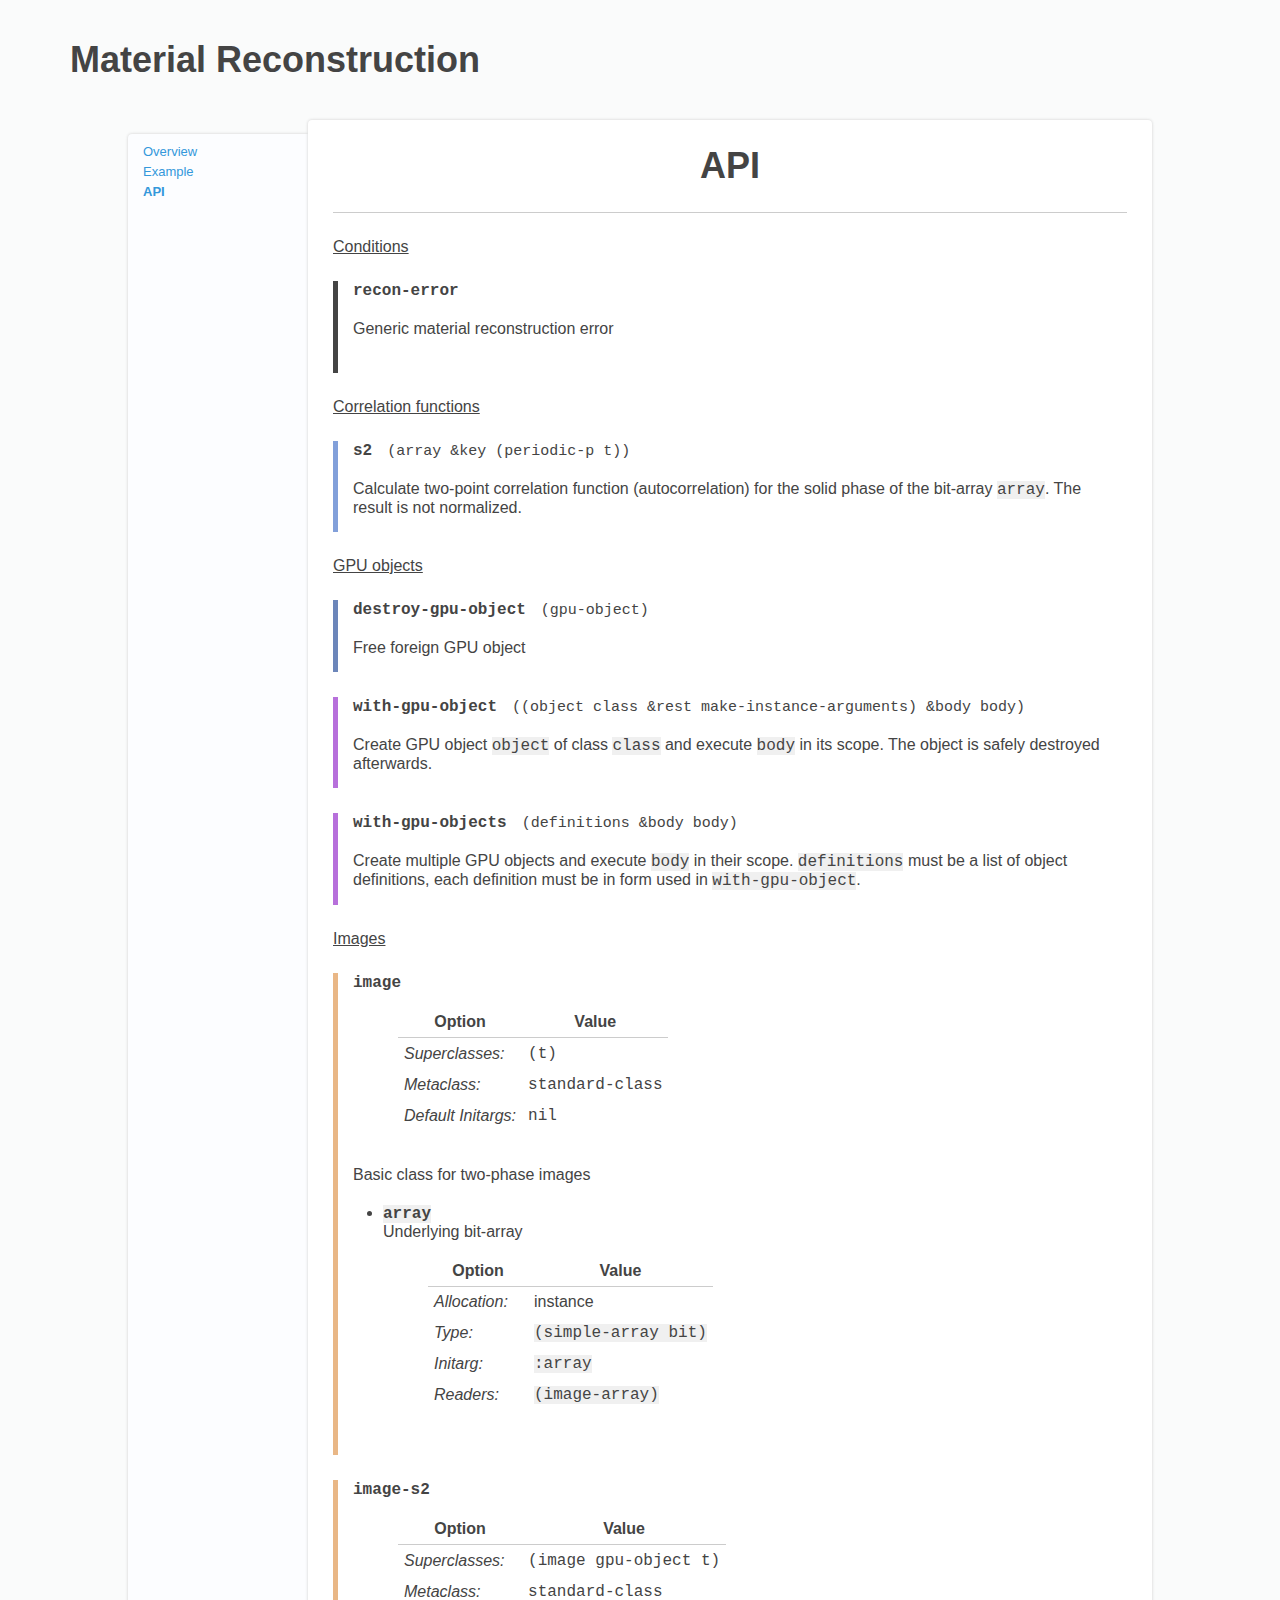
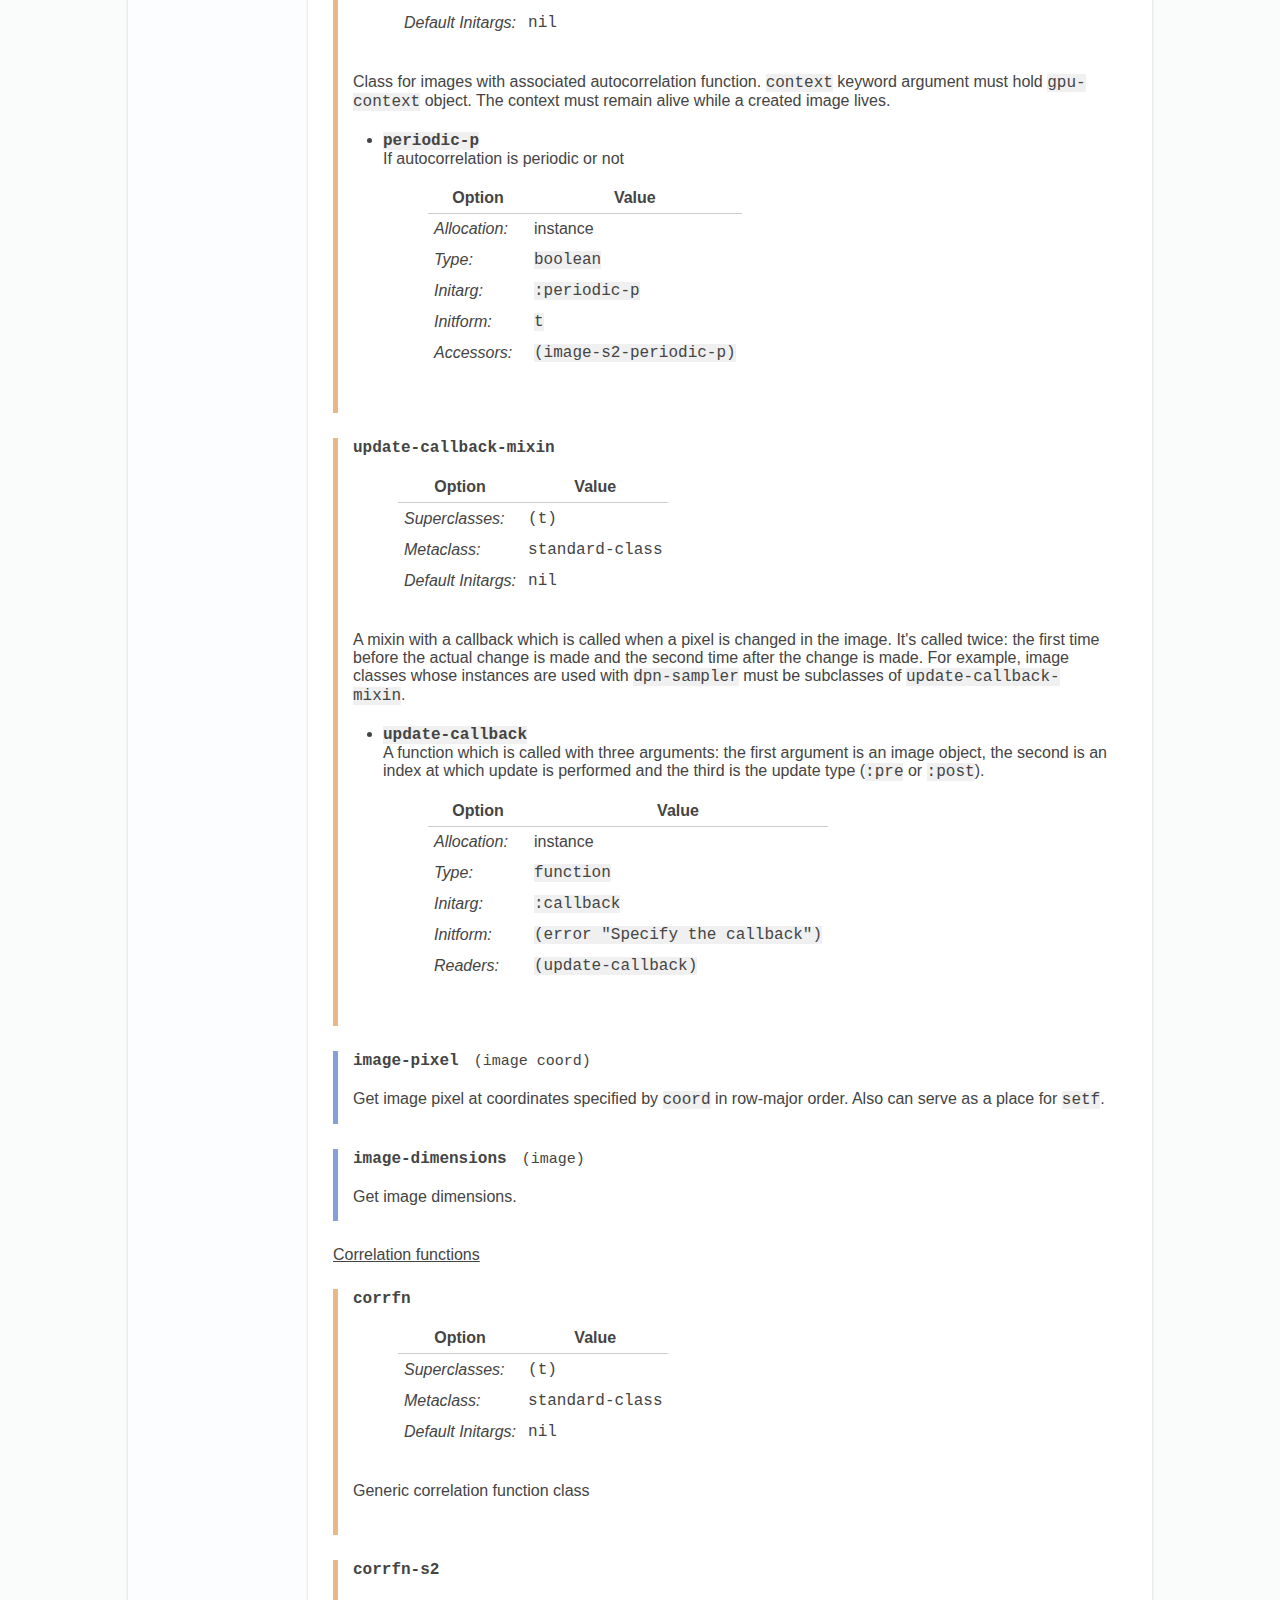
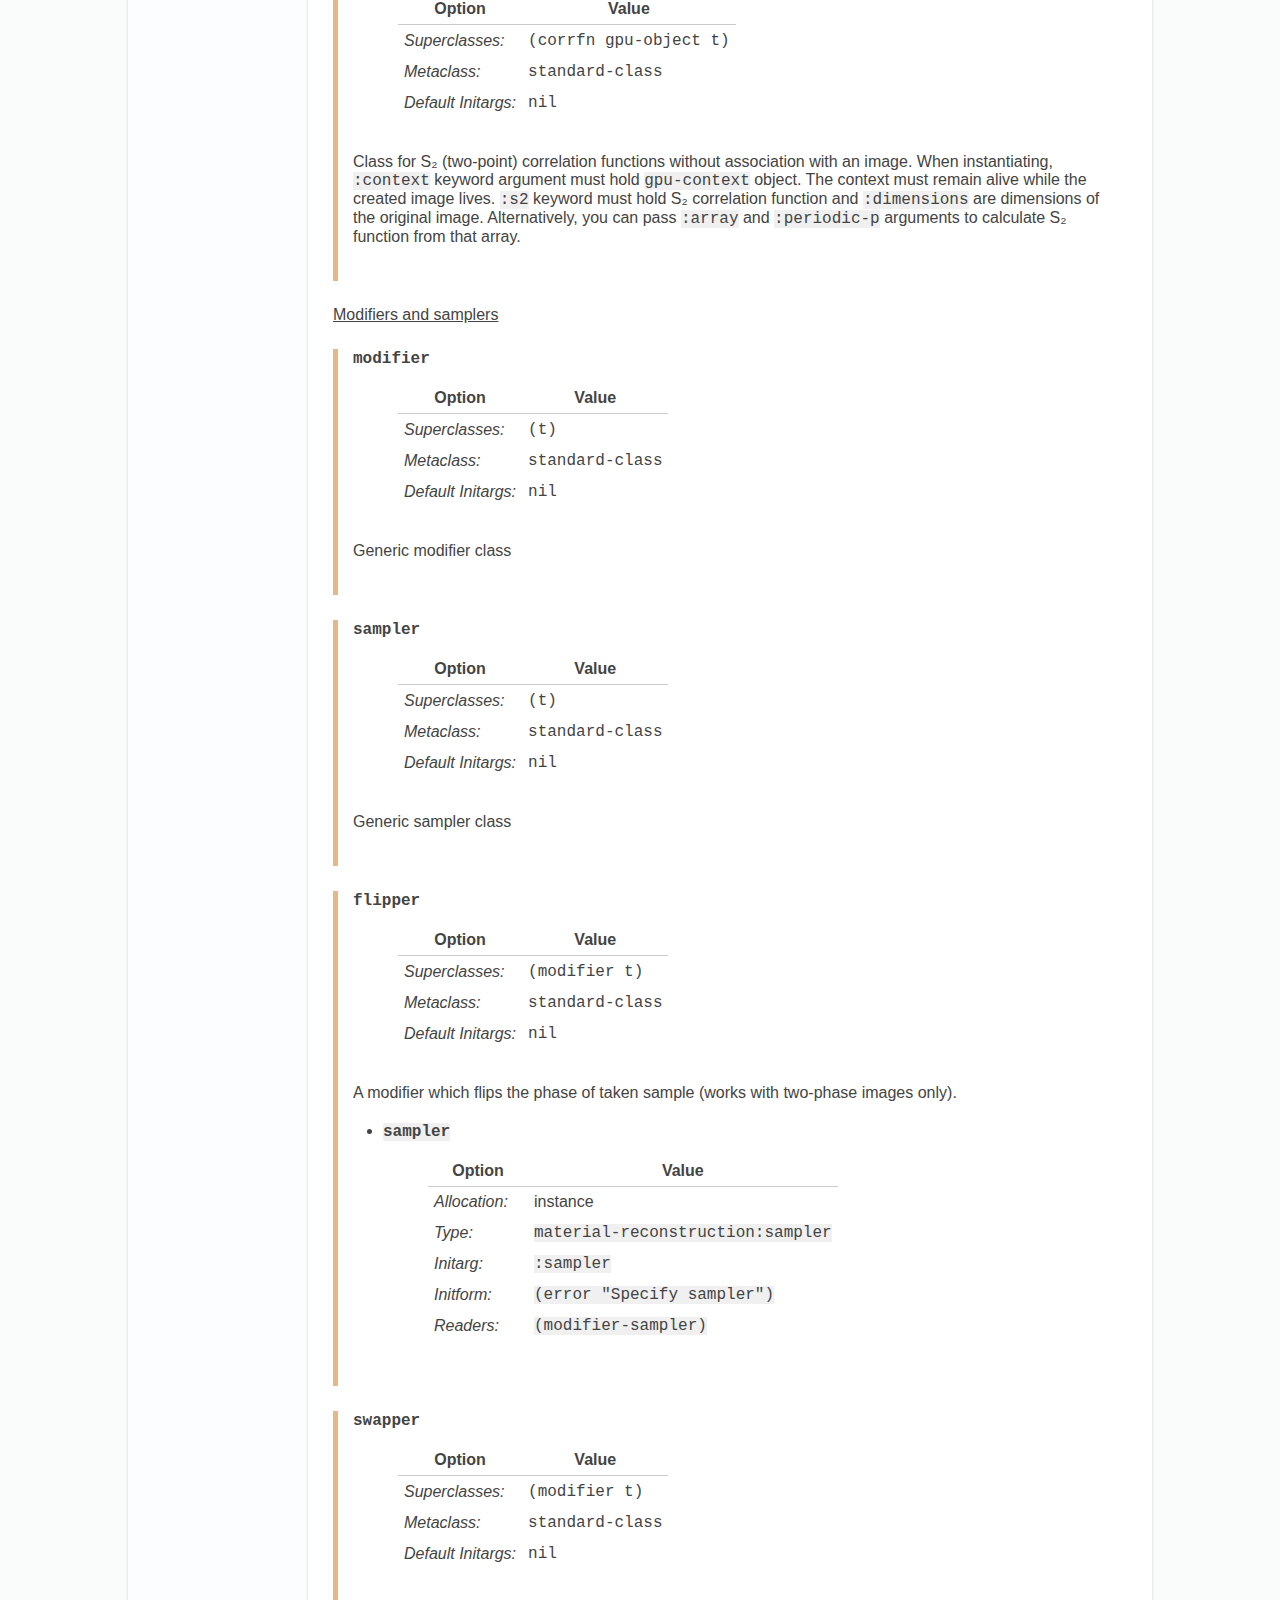
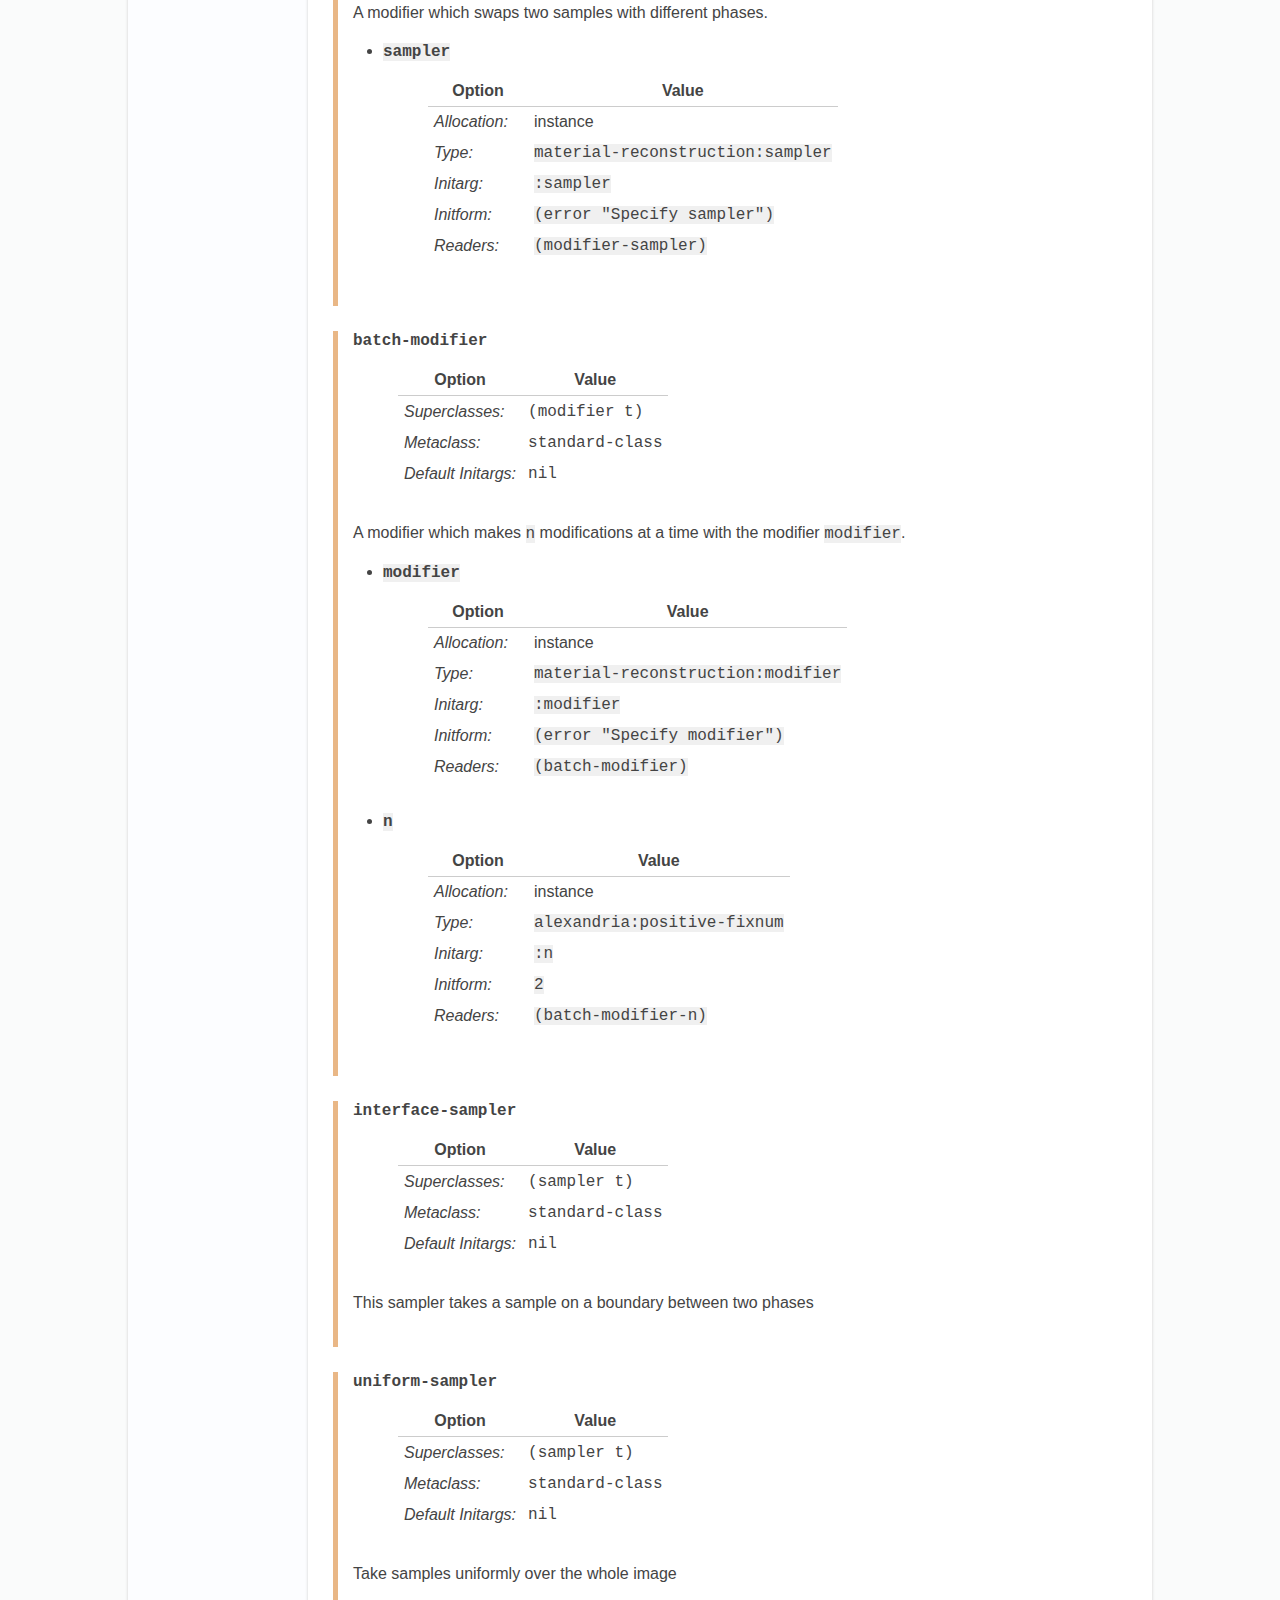
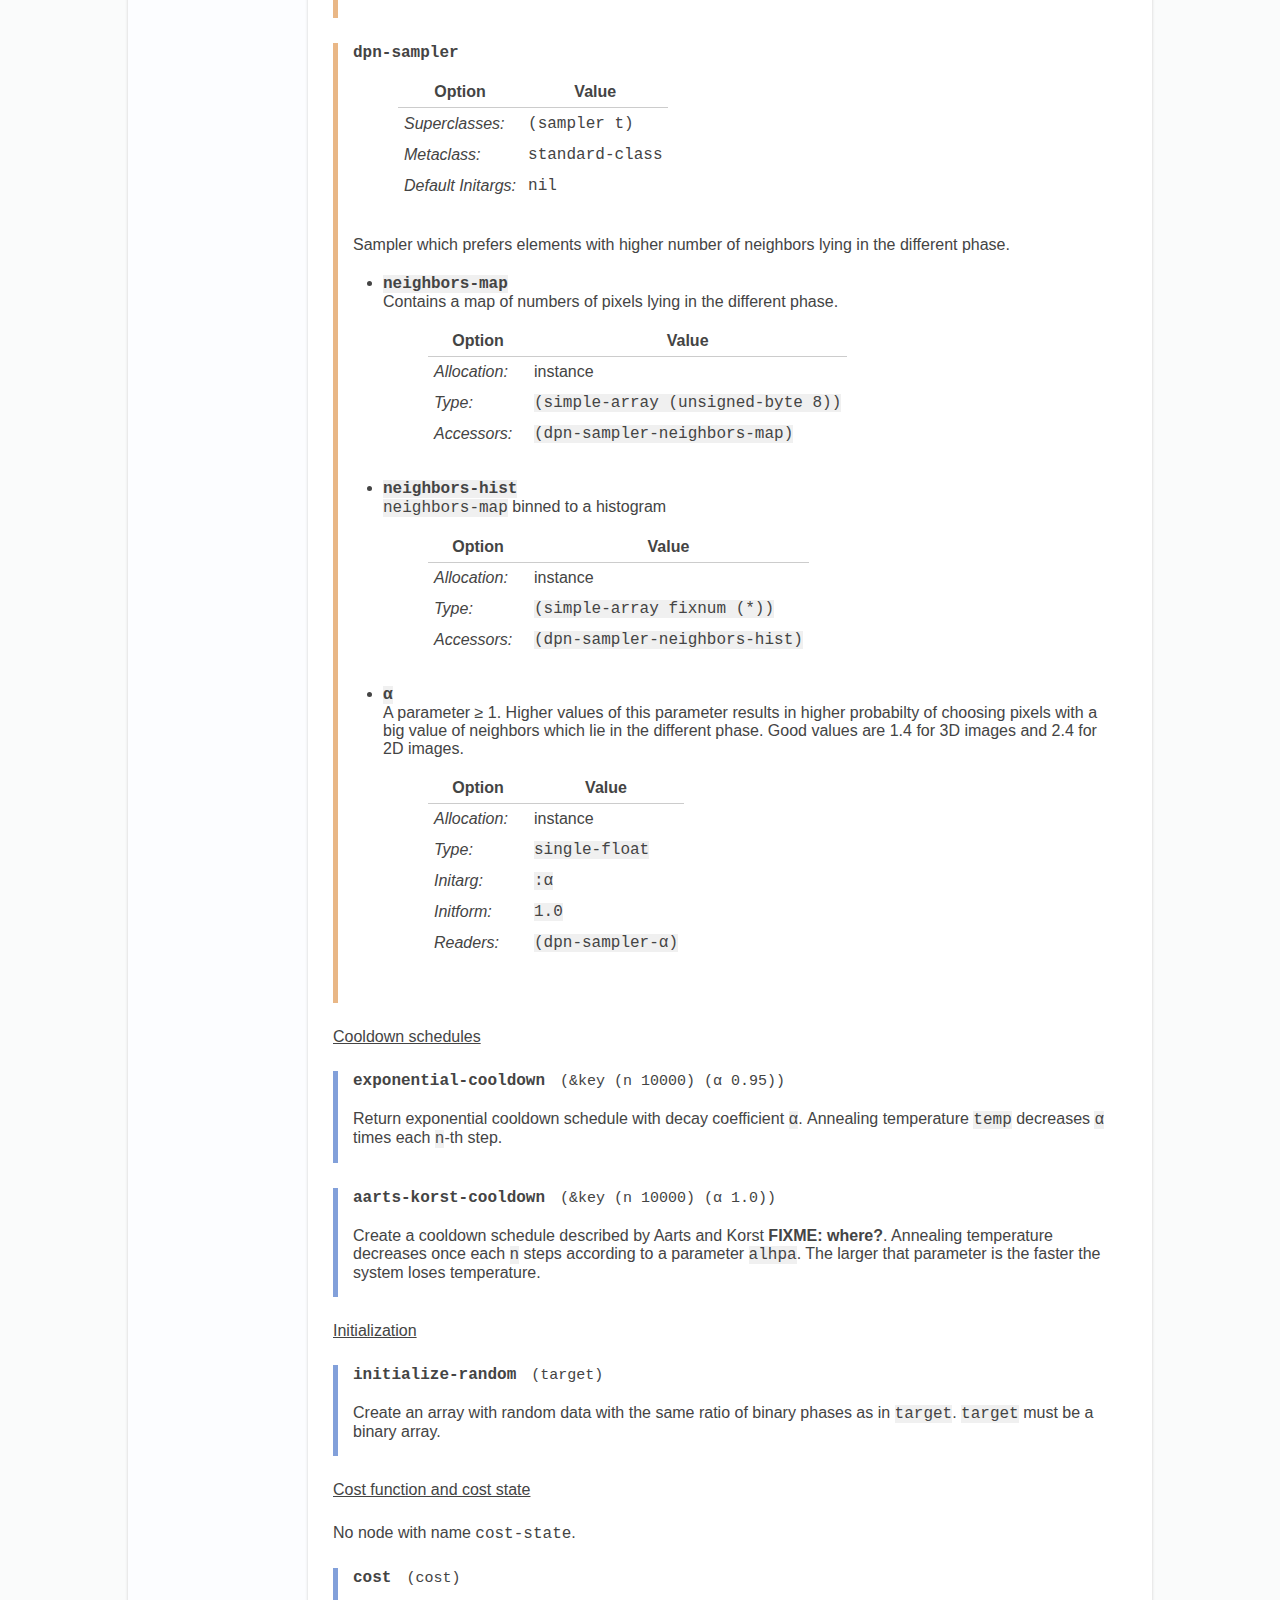
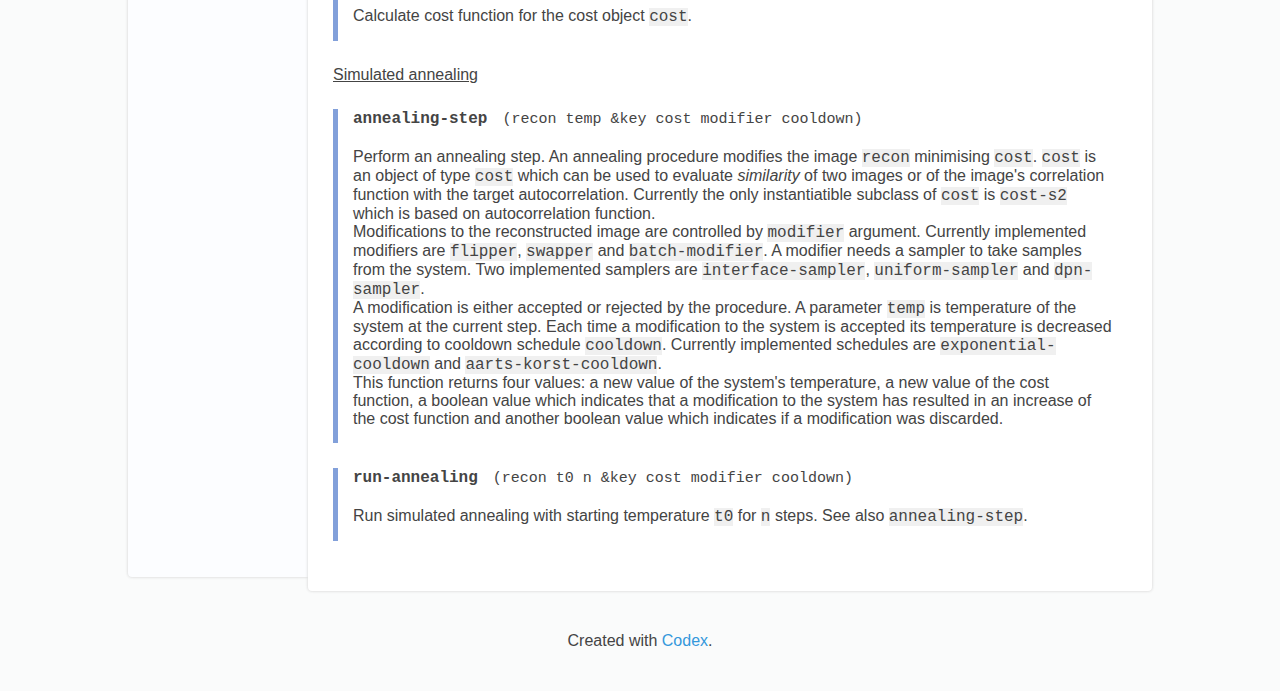
==== commit f493eb1f: "deploy: 182f10cfa84ab87d479975dc2edf5e3ab3028c50" ====
--- a/api.html
+++ b/api.html
@@ -55,48 +55,102 @@
       <div class="codex-doc-node codex-record codex-condition"><code class="codex-name">recon-error</code><div class="codex-docstring">Generic material reconstruction error</div><ul class="codex-slot-list"></ul></div>
    </p><p>   <u>Correlation functions</u>
    
-      <div class="codex-error codex-no-node">No node with name <code>s2</code>.</div>
+      <div class="codex-doc-node codex-operator codex-function"><code class="codex-name">s2</code><code class="codex-lambda-list">(array &amp;key (periodic-p t))</code><div class="codex-docstring">Calculate two-point correlation function (autocorrelation) for the
+solid phase of the bit-array <code>array</code>. The result is not normalized.</div></div>
    </p><p>   <u>GPU objects</u>
    
-      <div class="codex-error codex-no-node">No node with name <code>destroy-gpu-object</code>.</div>
-      <div class="codex-error codex-no-node">No node with name <code>with-gpu-object</code>.</div>
-      <div class="codex-error codex-no-node">No node with name <code>with-gpu-objects</code>.</div>
+      <div class="codex-doc-node codex-operator codex-generic-function"><code class="codex-name">destroy-gpu-object</code><code class="codex-lambda-list">(gpu-object)</code><div class="codex-docstring">Free foreign GPU object</div></div>
+      <div class="codex-doc-node codex-operator codex-macro"><code class="codex-name">with-gpu-object</code><code class="codex-lambda-list">((object class &amp;rest make-instance-arguments) &amp;body body)</code><div class="codex-docstring">Create GPU object <code>object</code> of class <code>class</code> and execute
+<code>body</code> in its scope. The object is safely destroyed afterwards.</div></div>
+      <div class="codex-doc-node codex-operator codex-macro"><code class="codex-name">with-gpu-objects</code><code class="codex-lambda-list">(definitions &amp;body body)</code><div class="codex-docstring">Create multiple GPU objects and execute <code>body</code> in their
+scope. <code>definitions</code> must be a list of object definitions, each
+definition must be in form used in <code>with-gpu-object</code>.</div></div>
    </p><p>   <u>Images</u>
    
-      <div class="codex-error codex-no-node">No node with name <code>image</code>.</div>
-      <div class="codex-error codex-no-node">No node with name <code>image-s2</code>.</div>
-      <div class="codex-error codex-no-node">No node with name <code>update-callback-mixin</code>.</div>
-      <div class="codex-error codex-no-node">No node with name <code>image-pixel</code>.</div>
-      <div class="codex-error codex-no-node">No node with name <code>image-dimensions</code>.</div>
+      <div class="codex-doc-node codex-record codex-class"><code class="codex-name">image</code><div class="codex-class-struct-slot-option-node"><table class="codex-class-struct-slot-option-table"><tr class="codex-class-struct-slot-option-row"><td class="codex-class-struct-slot-option-header-cell">Option</td><td class="codex-class-struct-slot-option-header-cell">Value</td></tr><tr class="codex-class-struct-slot-option-row"><td class="codex-class-struct-slot-option-label-cell">Superclasses:</td><td class="codex-class-struct-slot-option-value-cell codex-class-struct-slot-option-symbol-list-cell"><code class="codex-class-struct-slot-symbol-list">(t)</code></td></tr><tr class="codex-class-struct-slot-option-row"><td class="codex-class-struct-slot-option-label-cell">Metaclass:</td><td class="codex-class-struct-slot-option-value-cell codex-class-struct-slot-option-symbol-list-cell"><code class="codex-class-struct-slot-symbol-list">standard-class</code></td></tr><tr class="codex-class-struct-slot-option-row"><td class="codex-class-struct-slot-option-label-cell">Default Initargs:</td><td class="codex-class-struct-slot-option-value-cell codex-class-struct-slot-option-symbol-list-cell"><code class="codex-class-struct-slot-symbol-list">nil</code></td></tr></table></div><div class="codex-docstring">Basic class for two-phase images</div><ul class="codex-slot-list"><li class="codex-slot codex-class-slot"><code class="codex-name">array</code><div class="codex-docstring">Underlying bit-array</div><div class="codex-class-struct-slot-option-node"><table class="codex-class-struct-slot-option-table"><tr class="codex-class-struct-slot-option-row"><td class="codex-class-struct-slot-option-header-cell">Option</td><td class="codex-class-struct-slot-option-header-cell">Value</td></tr><tr class="codex-class-struct-slot-option-row"><td class="codex-class-struct-slot-option-label-cell">Allocation:</td><td class="codex-class-struct-slot-option-value-cell codex-class-struct-slot-option-symbol-list-cell">instance</td></tr><tr class="codex-class-struct-slot-option-row"><td class="codex-class-struct-slot-option-label-cell">Type:</td><td class="codex-class-struct-slot-option-value-cell codex-class-struct-slot-option-symbol-list-cell"><code class="codex-class-struct-slot-symbol-list">(simple-array bit)</code></td></tr><tr class="codex-class-struct-slot-option-row"><td class="codex-class-struct-slot-option-label-cell">Initarg:</td><td class="codex-class-struct-slot-option-value-cell codex-class-struct-slot-option-symbol-list-cell"><code class="codex-class-struct-slot-symbol-list">:array</code></td></tr><tr class="codex-class-struct-slot-option-row"><td class="codex-class-struct-slot-option-label-cell">Readers:</td><td class="codex-class-struct-slot-option-value-cell codex-class-struct-slot-option-symbol-list-cell"><code class="codex-class-struct-slot-symbol-list">(image-array)</code></td></tr></table></div></li></ul></div>
+      <div class="codex-doc-node codex-record codex-class"><code class="codex-name">image-s2</code><div class="codex-class-struct-slot-option-node"><table class="codex-class-struct-slot-option-table"><tr class="codex-class-struct-slot-option-row"><td class="codex-class-struct-slot-option-header-cell">Option</td><td class="codex-class-struct-slot-option-header-cell">Value</td></tr><tr class="codex-class-struct-slot-option-row"><td class="codex-class-struct-slot-option-label-cell">Superclasses:</td><td class="codex-class-struct-slot-option-value-cell codex-class-struct-slot-option-symbol-list-cell"><code class="codex-class-struct-slot-symbol-list">(image gpu-object t)</code></td></tr><tr class="codex-class-struct-slot-option-row"><td class="codex-class-struct-slot-option-label-cell">Metaclass:</td><td class="codex-class-struct-slot-option-value-cell codex-class-struct-slot-option-symbol-list-cell"><code class="codex-class-struct-slot-symbol-list">standard-class</code></td></tr><tr class="codex-class-struct-slot-option-row"><td class="codex-class-struct-slot-option-label-cell">Default Initargs:</td><td class="codex-class-struct-slot-option-value-cell codex-class-struct-slot-option-symbol-list-cell"><code class="codex-class-struct-slot-symbol-list">nil</code></td></tr></table></div><div class="codex-docstring">Class for images with associated autocorrelation
+function. <code>context</code> keyword argument must hold <code>gpu-context</code>
+object. The context must remain alive while a created image lives.</div><ul class="codex-slot-list"><li class="codex-slot codex-class-slot"><code class="codex-name">periodic-p</code><div class="codex-docstring">If autocorrelation is periodic or not</div><div class="codex-class-struct-slot-option-node"><table class="codex-class-struct-slot-option-table"><tr class="codex-class-struct-slot-option-row"><td class="codex-class-struct-slot-option-header-cell">Option</td><td class="codex-class-struct-slot-option-header-cell">Value</td></tr><tr class="codex-class-struct-slot-option-row"><td class="codex-class-struct-slot-option-label-cell">Allocation:</td><td class="codex-class-struct-slot-option-value-cell codex-class-struct-slot-option-symbol-list-cell">instance</td></tr><tr class="codex-class-struct-slot-option-row"><td class="codex-class-struct-slot-option-label-cell">Type:</td><td class="codex-class-struct-slot-option-value-cell codex-class-struct-slot-option-symbol-list-cell"><code class="codex-class-struct-slot-symbol-list">boolean</code></td></tr><tr class="codex-class-struct-slot-option-row"><td class="codex-class-struct-slot-option-label-cell">Initarg:</td><td class="codex-class-struct-slot-option-value-cell codex-class-struct-slot-option-symbol-list-cell"><code class="codex-class-struct-slot-symbol-list">:periodic-p</code></td></tr><tr class="codex-class-struct-slot-option-row"><td class="codex-class-struct-slot-option-label-cell">Initform:</td><td class="codex-class-struct-slot-option-value-cell codex-class-struct-slot-option-symbol-list-cell"><code class="codex-class-struct-slot-symbol-list">t</code></td></tr><tr class="codex-class-struct-slot-option-row"><td class="codex-class-struct-slot-option-label-cell">Accessors:</td><td class="codex-class-struct-slot-option-value-cell codex-class-struct-slot-option-symbol-list-cell"><code class="codex-class-struct-slot-symbol-list">(image-s2-periodic-p)</code></td></tr></table></div></li></ul></div>
+      <div class="codex-doc-node codex-record codex-class"><code class="codex-name">update-callback-mixin</code><div class="codex-class-struct-slot-option-node"><table class="codex-class-struct-slot-option-table"><tr class="codex-class-struct-slot-option-row"><td class="codex-class-struct-slot-option-header-cell">Option</td><td class="codex-class-struct-slot-option-header-cell">Value</td></tr><tr class="codex-class-struct-slot-option-row"><td class="codex-class-struct-slot-option-label-cell">Superclasses:</td><td class="codex-class-struct-slot-option-value-cell codex-class-struct-slot-option-symbol-list-cell"><code class="codex-class-struct-slot-symbol-list">(t)</code></td></tr><tr class="codex-class-struct-slot-option-row"><td class="codex-class-struct-slot-option-label-cell">Metaclass:</td><td class="codex-class-struct-slot-option-value-cell codex-class-struct-slot-option-symbol-list-cell"><code class="codex-class-struct-slot-symbol-list">standard-class</code></td></tr><tr class="codex-class-struct-slot-option-row"><td class="codex-class-struct-slot-option-label-cell">Default Initargs:</td><td class="codex-class-struct-slot-option-value-cell codex-class-struct-slot-option-symbol-list-cell"><code class="codex-class-struct-slot-symbol-list">nil</code></td></tr></table></div><div class="codex-docstring">A mixin with a callback which is called when a
+pixel is changed in the image. It's called twice: the first time
+before the actual change is made and the second time after the change
+is made. For example, image classes whose instances are used with
+<code>dpn-sampler</code> must be subclasses of <code>update-callback-mixin</code>.</div><ul class="codex-slot-list"><li class="codex-slot codex-class-slot"><code class="codex-name">update-callback</code><div class="codex-docstring">A function which is called with
+three arguments: the first argument is an image object, the second is
+an index at which update is performed and the third is the update type
+(<code>:pre</code> or <code>:post</code>).</div><div class="codex-class-struct-slot-option-node"><table class="codex-class-struct-slot-option-table"><tr class="codex-class-struct-slot-option-row"><td class="codex-class-struct-slot-option-header-cell">Option</td><td class="codex-class-struct-slot-option-header-cell">Value</td></tr><tr class="codex-class-struct-slot-option-row"><td class="codex-class-struct-slot-option-label-cell">Allocation:</td><td class="codex-class-struct-slot-option-value-cell codex-class-struct-slot-option-symbol-list-cell">instance</td></tr><tr class="codex-class-struct-slot-option-row"><td class="codex-class-struct-slot-option-label-cell">Type:</td><td class="codex-class-struct-slot-option-value-cell codex-class-struct-slot-option-symbol-list-cell"><code class="codex-class-struct-slot-symbol-list">function</code></td></tr><tr class="codex-class-struct-slot-option-row"><td class="codex-class-struct-slot-option-label-cell">Initarg:</td><td class="codex-class-struct-slot-option-value-cell codex-class-struct-slot-option-symbol-list-cell"><code class="codex-class-struct-slot-symbol-list">:callback</code></td></tr><tr class="codex-class-struct-slot-option-row"><td class="codex-class-struct-slot-option-label-cell">Initform:</td><td class="codex-class-struct-slot-option-value-cell codex-class-struct-slot-option-symbol-list-cell"><code class="codex-class-struct-slot-symbol-list">(error &quot;Specify the callback&quot;)</code></td></tr><tr class="codex-class-struct-slot-option-row"><td class="codex-class-struct-slot-option-label-cell">Readers:</td><td class="codex-class-struct-slot-option-value-cell codex-class-struct-slot-option-symbol-list-cell"><code class="codex-class-struct-slot-symbol-list">(update-callback)</code></td></tr></table></div></li></ul></div>
+      <div class="codex-doc-node codex-operator codex-function"><code class="codex-name">image-pixel</code><code class="codex-lambda-list">(image coord)</code><div class="codex-docstring">Get image pixel at coordinates specified by <code>coord</code> in row-major
+order. Also can serve as a place for <code>setf</code>.</div></div>
+      <div class="codex-doc-node codex-operator codex-function"><code class="codex-name">image-dimensions</code><code class="codex-lambda-list">(image)</code><div class="codex-docstring">Get image dimensions.</div></div>
    </p><p>   <u>Correlation functions</u>
    
-      <div class="codex-error codex-no-node">No node with name <code>corrfn</code>.</div>
-      <div class="codex-error codex-no-node">No node with name <code>corrfn-s2</code>.</div>
+      <div class="codex-doc-node codex-record codex-class"><code class="codex-name">corrfn</code><div class="codex-class-struct-slot-option-node"><table class="codex-class-struct-slot-option-table"><tr class="codex-class-struct-slot-option-row"><td class="codex-class-struct-slot-option-header-cell">Option</td><td class="codex-class-struct-slot-option-header-cell">Value</td></tr><tr class="codex-class-struct-slot-option-row"><td class="codex-class-struct-slot-option-label-cell">Superclasses:</td><td class="codex-class-struct-slot-option-value-cell codex-class-struct-slot-option-symbol-list-cell"><code class="codex-class-struct-slot-symbol-list">(t)</code></td></tr><tr class="codex-class-struct-slot-option-row"><td class="codex-class-struct-slot-option-label-cell">Metaclass:</td><td class="codex-class-struct-slot-option-value-cell codex-class-struct-slot-option-symbol-list-cell"><code class="codex-class-struct-slot-symbol-list">standard-class</code></td></tr><tr class="codex-class-struct-slot-option-row"><td class="codex-class-struct-slot-option-label-cell">Default Initargs:</td><td class="codex-class-struct-slot-option-value-cell codex-class-struct-slot-option-symbol-list-cell"><code class="codex-class-struct-slot-symbol-list">nil</code></td></tr></table></div><div class="codex-docstring">Generic correlation function class</div><ul class="codex-slot-list"></ul></div>
+      <div class="codex-doc-node codex-record codex-class"><code class="codex-name">corrfn-s2</code><div class="codex-class-struct-slot-option-node"><table class="codex-class-struct-slot-option-table"><tr class="codex-class-struct-slot-option-row"><td class="codex-class-struct-slot-option-header-cell">Option</td><td class="codex-class-struct-slot-option-header-cell">Value</td></tr><tr class="codex-class-struct-slot-option-row"><td class="codex-class-struct-slot-option-label-cell">Superclasses:</td><td class="codex-class-struct-slot-option-value-cell codex-class-struct-slot-option-symbol-list-cell"><code class="codex-class-struct-slot-symbol-list">(corrfn gpu-object t)</code></td></tr><tr class="codex-class-struct-slot-option-row"><td class="codex-class-struct-slot-option-label-cell">Metaclass:</td><td class="codex-class-struct-slot-option-value-cell codex-class-struct-slot-option-symbol-list-cell"><code class="codex-class-struct-slot-symbol-list">standard-class</code></td></tr><tr class="codex-class-struct-slot-option-row"><td class="codex-class-struct-slot-option-label-cell">Default Initargs:</td><td class="codex-class-struct-slot-option-value-cell codex-class-struct-slot-option-symbol-list-cell"><code class="codex-class-struct-slot-symbol-list">nil</code></td></tr></table></div><div class="codex-docstring">Class for S₂ (two-point) correlation functions
+without association with an image. When instantiating, <code>:context</code>
+keyword argument must hold <code>gpu-context</code> object. The context must
+remain alive while the created image lives. <code>:s2</code> keyword must hold
+S₂ correlation function and <code>:dimensions</code> are dimensions of the
+original image. Alternatively, you can pass <code>:array</code> and
+<code>:periodic-p</code> arguments to calculate S₂ function from that array.</div><ul class="codex-slot-list"></ul></div>
    </p><p>   <u>Modifiers and samplers</u>
    
-      <div class="codex-error codex-no-node">No node with name <code>modifier</code>.</div>
-      <div class="codex-error codex-no-node">No node with name <code>sampler</code>.</div>
-      <div class="codex-error codex-no-node">No node with name <code>flipper</code>.</div>
-      <div class="codex-error codex-no-node">No node with name <code>swapper</code>.</div>
-      <div class="codex-error codex-no-node">No node with name <code>batch-modifier</code>.</div>
-      <div class="codex-error codex-no-node">No node with name <code>interface-sampler</code>.</div>
-      <div class="codex-error codex-no-node">No node with name <code>uniform-sampler</code>.</div>
-      <div class="codex-error codex-no-node">No node with name <code>dpn-sampler</code>.</div>
+      <div class="codex-doc-node codex-record codex-class"><code class="codex-name">modifier</code><div class="codex-class-struct-slot-option-node"><table class="codex-class-struct-slot-option-table"><tr class="codex-class-struct-slot-option-row"><td class="codex-class-struct-slot-option-header-cell">Option</td><td class="codex-class-struct-slot-option-header-cell">Value</td></tr><tr class="codex-class-struct-slot-option-row"><td class="codex-class-struct-slot-option-label-cell">Superclasses:</td><td class="codex-class-struct-slot-option-value-cell codex-class-struct-slot-option-symbol-list-cell"><code class="codex-class-struct-slot-symbol-list">(t)</code></td></tr><tr class="codex-class-struct-slot-option-row"><td class="codex-class-struct-slot-option-label-cell">Metaclass:</td><td class="codex-class-struct-slot-option-value-cell codex-class-struct-slot-option-symbol-list-cell"><code class="codex-class-struct-slot-symbol-list">standard-class</code></td></tr><tr class="codex-class-struct-slot-option-row"><td class="codex-class-struct-slot-option-label-cell">Default Initargs:</td><td class="codex-class-struct-slot-option-value-cell codex-class-struct-slot-option-symbol-list-cell"><code class="codex-class-struct-slot-symbol-list">nil</code></td></tr></table></div><div class="codex-docstring">Generic modifier class</div><ul class="codex-slot-list"></ul></div>
+      <div class="codex-doc-node codex-record codex-class"><code class="codex-name">sampler</code><div class="codex-class-struct-slot-option-node"><table class="codex-class-struct-slot-option-table"><tr class="codex-class-struct-slot-option-row"><td class="codex-class-struct-slot-option-header-cell">Option</td><td class="codex-class-struct-slot-option-header-cell">Value</td></tr><tr class="codex-class-struct-slot-option-row"><td class="codex-class-struct-slot-option-label-cell">Superclasses:</td><td class="codex-class-struct-slot-option-value-cell codex-class-struct-slot-option-symbol-list-cell"><code class="codex-class-struct-slot-symbol-list">(t)</code></td></tr><tr class="codex-class-struct-slot-option-row"><td class="codex-class-struct-slot-option-label-cell">Metaclass:</td><td class="codex-class-struct-slot-option-value-cell codex-class-struct-slot-option-symbol-list-cell"><code class="codex-class-struct-slot-symbol-list">standard-class</code></td></tr><tr class="codex-class-struct-slot-option-row"><td class="codex-class-struct-slot-option-label-cell">Default Initargs:</td><td class="codex-class-struct-slot-option-value-cell codex-class-struct-slot-option-symbol-list-cell"><code class="codex-class-struct-slot-symbol-list">nil</code></td></tr></table></div><div class="codex-docstring">Generic sampler class</div><ul class="codex-slot-list"></ul></div>
+      <div class="codex-doc-node codex-record codex-class"><code class="codex-name">flipper</code><div class="codex-class-struct-slot-option-node"><table class="codex-class-struct-slot-option-table"><tr class="codex-class-struct-slot-option-row"><td class="codex-class-struct-slot-option-header-cell">Option</td><td class="codex-class-struct-slot-option-header-cell">Value</td></tr><tr class="codex-class-struct-slot-option-row"><td class="codex-class-struct-slot-option-label-cell">Superclasses:</td><td class="codex-class-struct-slot-option-value-cell codex-class-struct-slot-option-symbol-list-cell"><code class="codex-class-struct-slot-symbol-list">(modifier t)</code></td></tr><tr class="codex-class-struct-slot-option-row"><td class="codex-class-struct-slot-option-label-cell">Metaclass:</td><td class="codex-class-struct-slot-option-value-cell codex-class-struct-slot-option-symbol-list-cell"><code class="codex-class-struct-slot-symbol-list">standard-class</code></td></tr><tr class="codex-class-struct-slot-option-row"><td class="codex-class-struct-slot-option-label-cell">Default Initargs:</td><td class="codex-class-struct-slot-option-value-cell codex-class-struct-slot-option-symbol-list-cell"><code class="codex-class-struct-slot-symbol-list">nil</code></td></tr></table></div><div class="codex-docstring">A modifier which flips the phase of taken sample
+(works with two-phase images only).</div><ul class="codex-slot-list"><li class="codex-slot codex-class-slot"><code class="codex-name">sampler</code><div class="codex-docstring"></div><div class="codex-class-struct-slot-option-node"><table class="codex-class-struct-slot-option-table"><tr class="codex-class-struct-slot-option-row"><td class="codex-class-struct-slot-option-header-cell">Option</td><td class="codex-class-struct-slot-option-header-cell">Value</td></tr><tr class="codex-class-struct-slot-option-row"><td class="codex-class-struct-slot-option-label-cell">Allocation:</td><td class="codex-class-struct-slot-option-value-cell codex-class-struct-slot-option-symbol-list-cell">instance</td></tr><tr class="codex-class-struct-slot-option-row"><td class="codex-class-struct-slot-option-label-cell">Type:</td><td class="codex-class-struct-slot-option-value-cell codex-class-struct-slot-option-symbol-list-cell"><code class="codex-class-struct-slot-symbol-list">material-reconstruction:sampler</code></td></tr><tr class="codex-class-struct-slot-option-row"><td class="codex-class-struct-slot-option-label-cell">Initarg:</td><td class="codex-class-struct-slot-option-value-cell codex-class-struct-slot-option-symbol-list-cell"><code class="codex-class-struct-slot-symbol-list">:sampler</code></td></tr><tr class="codex-class-struct-slot-option-row"><td class="codex-class-struct-slot-option-label-cell">Initform:</td><td class="codex-class-struct-slot-option-value-cell codex-class-struct-slot-option-symbol-list-cell"><code class="codex-class-struct-slot-symbol-list">(error &quot;Specify sampler&quot;)</code></td></tr><tr class="codex-class-struct-slot-option-row"><td class="codex-class-struct-slot-option-label-cell">Readers:</td><td class="codex-class-struct-slot-option-value-cell codex-class-struct-slot-option-symbol-list-cell"><code class="codex-class-struct-slot-symbol-list">(modifier-sampler)</code></td></tr></table></div></li></ul></div>
+      <div class="codex-doc-node codex-record codex-class"><code class="codex-name">swapper</code><div class="codex-class-struct-slot-option-node"><table class="codex-class-struct-slot-option-table"><tr class="codex-class-struct-slot-option-row"><td class="codex-class-struct-slot-option-header-cell">Option</td><td class="codex-class-struct-slot-option-header-cell">Value</td></tr><tr class="codex-class-struct-slot-option-row"><td class="codex-class-struct-slot-option-label-cell">Superclasses:</td><td class="codex-class-struct-slot-option-value-cell codex-class-struct-slot-option-symbol-list-cell"><code class="codex-class-struct-slot-symbol-list">(modifier t)</code></td></tr><tr class="codex-class-struct-slot-option-row"><td class="codex-class-struct-slot-option-label-cell">Metaclass:</td><td class="codex-class-struct-slot-option-value-cell codex-class-struct-slot-option-symbol-list-cell"><code class="codex-class-struct-slot-symbol-list">standard-class</code></td></tr><tr class="codex-class-struct-slot-option-row"><td class="codex-class-struct-slot-option-label-cell">Default Initargs:</td><td class="codex-class-struct-slot-option-value-cell codex-class-struct-slot-option-symbol-list-cell"><code class="codex-class-struct-slot-symbol-list">nil</code></td></tr></table></div><div class="codex-docstring">A modifier which swaps two samples with different
+phases.</div><ul class="codex-slot-list"><li class="codex-slot codex-class-slot"><code class="codex-name">sampler</code><div class="codex-docstring"></div><div class="codex-class-struct-slot-option-node"><table class="codex-class-struct-slot-option-table"><tr class="codex-class-struct-slot-option-row"><td class="codex-class-struct-slot-option-header-cell">Option</td><td class="codex-class-struct-slot-option-header-cell">Value</td></tr><tr class="codex-class-struct-slot-option-row"><td class="codex-class-struct-slot-option-label-cell">Allocation:</td><td class="codex-class-struct-slot-option-value-cell codex-class-struct-slot-option-symbol-list-cell">instance</td></tr><tr class="codex-class-struct-slot-option-row"><td class="codex-class-struct-slot-option-label-cell">Type:</td><td class="codex-class-struct-slot-option-value-cell codex-class-struct-slot-option-symbol-list-cell"><code class="codex-class-struct-slot-symbol-list">material-reconstruction:sampler</code></td></tr><tr class="codex-class-struct-slot-option-row"><td class="codex-class-struct-slot-option-label-cell">Initarg:</td><td class="codex-class-struct-slot-option-value-cell codex-class-struct-slot-option-symbol-list-cell"><code class="codex-class-struct-slot-symbol-list">:sampler</code></td></tr><tr class="codex-class-struct-slot-option-row"><td class="codex-class-struct-slot-option-label-cell">Initform:</td><td class="codex-class-struct-slot-option-value-cell codex-class-struct-slot-option-symbol-list-cell"><code class="codex-class-struct-slot-symbol-list">(error &quot;Specify sampler&quot;)</code></td></tr><tr class="codex-class-struct-slot-option-row"><td class="codex-class-struct-slot-option-label-cell">Readers:</td><td class="codex-class-struct-slot-option-value-cell codex-class-struct-slot-option-symbol-list-cell"><code class="codex-class-struct-slot-symbol-list">(modifier-sampler)</code></td></tr></table></div></li></ul></div>
+      <div class="codex-doc-node codex-record codex-class"><code class="codex-name">batch-modifier</code><div class="codex-class-struct-slot-option-node"><table class="codex-class-struct-slot-option-table"><tr class="codex-class-struct-slot-option-row"><td class="codex-class-struct-slot-option-header-cell">Option</td><td class="codex-class-struct-slot-option-header-cell">Value</td></tr><tr class="codex-class-struct-slot-option-row"><td class="codex-class-struct-slot-option-label-cell">Superclasses:</td><td class="codex-class-struct-slot-option-value-cell codex-class-struct-slot-option-symbol-list-cell"><code class="codex-class-struct-slot-symbol-list">(modifier t)</code></td></tr><tr class="codex-class-struct-slot-option-row"><td class="codex-class-struct-slot-option-label-cell">Metaclass:</td><td class="codex-class-struct-slot-option-value-cell codex-class-struct-slot-option-symbol-list-cell"><code class="codex-class-struct-slot-symbol-list">standard-class</code></td></tr><tr class="codex-class-struct-slot-option-row"><td class="codex-class-struct-slot-option-label-cell">Default Initargs:</td><td class="codex-class-struct-slot-option-value-cell codex-class-struct-slot-option-symbol-list-cell"><code class="codex-class-struct-slot-symbol-list">nil</code></td></tr></table></div><div class="codex-docstring">A modifier which makes <code>n</code> modifications at a
+time with the modifier <code>modifier</code>.</div><ul class="codex-slot-list"><li class="codex-slot codex-class-slot"><code class="codex-name">modifier</code><div class="codex-docstring"></div><div class="codex-class-struct-slot-option-node"><table class="codex-class-struct-slot-option-table"><tr class="codex-class-struct-slot-option-row"><td class="codex-class-struct-slot-option-header-cell">Option</td><td class="codex-class-struct-slot-option-header-cell">Value</td></tr><tr class="codex-class-struct-slot-option-row"><td class="codex-class-struct-slot-option-label-cell">Allocation:</td><td class="codex-class-struct-slot-option-value-cell codex-class-struct-slot-option-symbol-list-cell">instance</td></tr><tr class="codex-class-struct-slot-option-row"><td class="codex-class-struct-slot-option-label-cell">Type:</td><td class="codex-class-struct-slot-option-value-cell codex-class-struct-slot-option-symbol-list-cell"><code class="codex-class-struct-slot-symbol-list">material-reconstruction:modifier</code></td></tr><tr class="codex-class-struct-slot-option-row"><td class="codex-class-struct-slot-option-label-cell">Initarg:</td><td class="codex-class-struct-slot-option-value-cell codex-class-struct-slot-option-symbol-list-cell"><code class="codex-class-struct-slot-symbol-list">:modifier</code></td></tr><tr class="codex-class-struct-slot-option-row"><td class="codex-class-struct-slot-option-label-cell">Initform:</td><td class="codex-class-struct-slot-option-value-cell codex-class-struct-slot-option-symbol-list-cell"><code class="codex-class-struct-slot-symbol-list">(error &quot;Specify modifier&quot;)</code></td></tr><tr class="codex-class-struct-slot-option-row"><td class="codex-class-struct-slot-option-label-cell">Readers:</td><td class="codex-class-struct-slot-option-value-cell codex-class-struct-slot-option-symbol-list-cell"><code class="codex-class-struct-slot-symbol-list">(batch-modifier)</code></td></tr></table></div></li><li class="codex-slot codex-class-slot"><code class="codex-name">n</code><div class="codex-docstring"></div><div class="codex-class-struct-slot-option-node"><table class="codex-class-struct-slot-option-table"><tr class="codex-class-struct-slot-option-row"><td class="codex-class-struct-slot-option-header-cell">Option</td><td class="codex-class-struct-slot-option-header-cell">Value</td></tr><tr class="codex-class-struct-slot-option-row"><td class="codex-class-struct-slot-option-label-cell">Allocation:</td><td class="codex-class-struct-slot-option-value-cell codex-class-struct-slot-option-symbol-list-cell">instance</td></tr><tr class="codex-class-struct-slot-option-row"><td class="codex-class-struct-slot-option-label-cell">Type:</td><td class="codex-class-struct-slot-option-value-cell codex-class-struct-slot-option-symbol-list-cell"><code class="codex-class-struct-slot-symbol-list">alexandria:positive-fixnum</code></td></tr><tr class="codex-class-struct-slot-option-row"><td class="codex-class-struct-slot-option-label-cell">Initarg:</td><td class="codex-class-struct-slot-option-value-cell codex-class-struct-slot-option-symbol-list-cell"><code class="codex-class-struct-slot-symbol-list">:n</code></td></tr><tr class="codex-class-struct-slot-option-row"><td class="codex-class-struct-slot-option-label-cell">Initform:</td><td class="codex-class-struct-slot-option-value-cell codex-class-struct-slot-option-symbol-list-cell"><code class="codex-class-struct-slot-symbol-list">2</code></td></tr><tr class="codex-class-struct-slot-option-row"><td class="codex-class-struct-slot-option-label-cell">Readers:</td><td class="codex-class-struct-slot-option-value-cell codex-class-struct-slot-option-symbol-list-cell"><code class="codex-class-struct-slot-symbol-list">(batch-modifier-n)</code></td></tr></table></div></li></ul></div>
+      <div class="codex-doc-node codex-record codex-class"><code class="codex-name">interface-sampler</code><div class="codex-class-struct-slot-option-node"><table class="codex-class-struct-slot-option-table"><tr class="codex-class-struct-slot-option-row"><td class="codex-class-struct-slot-option-header-cell">Option</td><td class="codex-class-struct-slot-option-header-cell">Value</td></tr><tr class="codex-class-struct-slot-option-row"><td class="codex-class-struct-slot-option-label-cell">Superclasses:</td><td class="codex-class-struct-slot-option-value-cell codex-class-struct-slot-option-symbol-list-cell"><code class="codex-class-struct-slot-symbol-list">(sampler t)</code></td></tr><tr class="codex-class-struct-slot-option-row"><td class="codex-class-struct-slot-option-label-cell">Metaclass:</td><td class="codex-class-struct-slot-option-value-cell codex-class-struct-slot-option-symbol-list-cell"><code class="codex-class-struct-slot-symbol-list">standard-class</code></td></tr><tr class="codex-class-struct-slot-option-row"><td class="codex-class-struct-slot-option-label-cell">Default Initargs:</td><td class="codex-class-struct-slot-option-value-cell codex-class-struct-slot-option-symbol-list-cell"><code class="codex-class-struct-slot-symbol-list">nil</code></td></tr></table></div><div class="codex-docstring">This sampler takes a sample on a boundary between
+two phases</div><ul class="codex-slot-list"></ul></div>
+      <div class="codex-doc-node codex-record codex-class"><code class="codex-name">uniform-sampler</code><div class="codex-class-struct-slot-option-node"><table class="codex-class-struct-slot-option-table"><tr class="codex-class-struct-slot-option-row"><td class="codex-class-struct-slot-option-header-cell">Option</td><td class="codex-class-struct-slot-option-header-cell">Value</td></tr><tr class="codex-class-struct-slot-option-row"><td class="codex-class-struct-slot-option-label-cell">Superclasses:</td><td class="codex-class-struct-slot-option-value-cell codex-class-struct-slot-option-symbol-list-cell"><code class="codex-class-struct-slot-symbol-list">(sampler t)</code></td></tr><tr class="codex-class-struct-slot-option-row"><td class="codex-class-struct-slot-option-label-cell">Metaclass:</td><td class="codex-class-struct-slot-option-value-cell codex-class-struct-slot-option-symbol-list-cell"><code class="codex-class-struct-slot-symbol-list">standard-class</code></td></tr><tr class="codex-class-struct-slot-option-row"><td class="codex-class-struct-slot-option-label-cell">Default Initargs:</td><td class="codex-class-struct-slot-option-value-cell codex-class-struct-slot-option-symbol-list-cell"><code class="codex-class-struct-slot-symbol-list">nil</code></td></tr></table></div><div class="codex-docstring">Take samples uniformly over the whole image</div><ul class="codex-slot-list"></ul></div>
+      <div class="codex-doc-node codex-record codex-class"><code class="codex-name">dpn-sampler</code><div class="codex-class-struct-slot-option-node"><table class="codex-class-struct-slot-option-table"><tr class="codex-class-struct-slot-option-row"><td class="codex-class-struct-slot-option-header-cell">Option</td><td class="codex-class-struct-slot-option-header-cell">Value</td></tr><tr class="codex-class-struct-slot-option-row"><td class="codex-class-struct-slot-option-label-cell">Superclasses:</td><td class="codex-class-struct-slot-option-value-cell codex-class-struct-slot-option-symbol-list-cell"><code class="codex-class-struct-slot-symbol-list">(sampler t)</code></td></tr><tr class="codex-class-struct-slot-option-row"><td class="codex-class-struct-slot-option-label-cell">Metaclass:</td><td class="codex-class-struct-slot-option-value-cell codex-class-struct-slot-option-symbol-list-cell"><code class="codex-class-struct-slot-symbol-list">standard-class</code></td></tr><tr class="codex-class-struct-slot-option-row"><td class="codex-class-struct-slot-option-label-cell">Default Initargs:</td><td class="codex-class-struct-slot-option-value-cell codex-class-struct-slot-option-symbol-list-cell"><code class="codex-class-struct-slot-symbol-list">nil</code></td></tr></table></div><div class="codex-docstring">Sampler which prefers elements with higher number
+of neighbors lying in the different phase.</div><ul class="codex-slot-list"><li class="codex-slot codex-class-slot"><code class="codex-name">neighbors-map</code><div class="codex-docstring">Contains a map of numbers of pixels
+lying in the different phase.</div><div class="codex-class-struct-slot-option-node"><table class="codex-class-struct-slot-option-table"><tr class="codex-class-struct-slot-option-row"><td class="codex-class-struct-slot-option-header-cell">Option</td><td class="codex-class-struct-slot-option-header-cell">Value</td></tr><tr class="codex-class-struct-slot-option-row"><td class="codex-class-struct-slot-option-label-cell">Allocation:</td><td class="codex-class-struct-slot-option-value-cell codex-class-struct-slot-option-symbol-list-cell">instance</td></tr><tr class="codex-class-struct-slot-option-row"><td class="codex-class-struct-slot-option-label-cell">Type:</td><td class="codex-class-struct-slot-option-value-cell codex-class-struct-slot-option-symbol-list-cell"><code class="codex-class-struct-slot-symbol-list">(simple-array (unsigned-byte 8))</code></td></tr><tr class="codex-class-struct-slot-option-row"><td class="codex-class-struct-slot-option-label-cell">Accessors:</td><td class="codex-class-struct-slot-option-value-cell codex-class-struct-slot-option-symbol-list-cell"><code class="codex-class-struct-slot-symbol-list">(dpn-sampler-neighbors-map)</code></td></tr></table></div></li><li class="codex-slot codex-class-slot"><code class="codex-name">neighbors-hist</code><div class="codex-docstring"><code>neighbors-map</code> binned to a histogram</div><div class="codex-class-struct-slot-option-node"><table class="codex-class-struct-slot-option-table"><tr class="codex-class-struct-slot-option-row"><td class="codex-class-struct-slot-option-header-cell">Option</td><td class="codex-class-struct-slot-option-header-cell">Value</td></tr><tr class="codex-class-struct-slot-option-row"><td class="codex-class-struct-slot-option-label-cell">Allocation:</td><td class="codex-class-struct-slot-option-value-cell codex-class-struct-slot-option-symbol-list-cell">instance</td></tr><tr class="codex-class-struct-slot-option-row"><td class="codex-class-struct-slot-option-label-cell">Type:</td><td class="codex-class-struct-slot-option-value-cell codex-class-struct-slot-option-symbol-list-cell"><code class="codex-class-struct-slot-symbol-list">(simple-array fixnum (*))</code></td></tr><tr class="codex-class-struct-slot-option-row"><td class="codex-class-struct-slot-option-label-cell">Accessors:</td><td class="codex-class-struct-slot-option-value-cell codex-class-struct-slot-option-symbol-list-cell"><code class="codex-class-struct-slot-symbol-list">(dpn-sampler-neighbors-hist)</code></td></tr></table></div></li><li class="codex-slot codex-class-slot"><code class="codex-name">α</code><div class="codex-docstring">A parameter ≥ 1. Higher values of
+this parameter results in higher probabilty of choosing pixels with a
+big value of neighbors which lie in the different phase. Good values
+are 1.4 for 3D images and 2.4 for 2D images.</div><div class="codex-class-struct-slot-option-node"><table class="codex-class-struct-slot-option-table"><tr class="codex-class-struct-slot-option-row"><td class="codex-class-struct-slot-option-header-cell">Option</td><td class="codex-class-struct-slot-option-header-cell">Value</td></tr><tr class="codex-class-struct-slot-option-row"><td class="codex-class-struct-slot-option-label-cell">Allocation:</td><td class="codex-class-struct-slot-option-value-cell codex-class-struct-slot-option-symbol-list-cell">instance</td></tr><tr class="codex-class-struct-slot-option-row"><td class="codex-class-struct-slot-option-label-cell">Type:</td><td class="codex-class-struct-slot-option-value-cell codex-class-struct-slot-option-symbol-list-cell"><code class="codex-class-struct-slot-symbol-list">single-float</code></td></tr><tr class="codex-class-struct-slot-option-row"><td class="codex-class-struct-slot-option-label-cell">Initarg:</td><td class="codex-class-struct-slot-option-value-cell codex-class-struct-slot-option-symbol-list-cell"><code class="codex-class-struct-slot-symbol-list">:α</code></td></tr><tr class="codex-class-struct-slot-option-row"><td class="codex-class-struct-slot-option-label-cell">Initform:</td><td class="codex-class-struct-slot-option-value-cell codex-class-struct-slot-option-symbol-list-cell"><code class="codex-class-struct-slot-symbol-list">1.0</code></td></tr><tr class="codex-class-struct-slot-option-row"><td class="codex-class-struct-slot-option-label-cell">Readers:</td><td class="codex-class-struct-slot-option-value-cell codex-class-struct-slot-option-symbol-list-cell"><code class="codex-class-struct-slot-symbol-list">(dpn-sampler-α)</code></td></tr></table></div></li></ul></div>
    </p><p>   <u>Cooldown schedules</u>
    
-      <div class="codex-error codex-no-node">No node with name <code>exponential-cooldown</code>.</div>
-      <div class="codex-error codex-no-node">No node with name <code>aarts-korst-cooldown</code>.</div>
+      <div class="codex-doc-node codex-operator codex-function"><code class="codex-name">exponential-cooldown</code><code class="codex-lambda-list">(&amp;key (n 10000) (α 0.95))</code><div class="codex-docstring">Return exponential cooldown schedule with decay coefficient
+<code>α</code>. Annealing temperature <code>temp</code> decreases <code>α</code> times
+each <code>n</code>-th step.</div></div>
+      <div class="codex-doc-node codex-operator codex-function"><code class="codex-name">aarts-korst-cooldown</code><code class="codex-lambda-list">(&amp;key (n 10000) (α 1.0))</code><div class="codex-docstring">Create a cooldown schedule described by Aarts and Korst <b>FIXME:
+where?</b>. Annealing temperature decreases once each <code>n</code> steps
+according to a parameter <code>alhpa</code>. The larger that parameter is the
+faster the system loses temperature.</div></div>
    </p><p>   <u>Initialization</u>
    
-      <div class="codex-error codex-no-node">No node with name <code>initialize-random</code>.</div>
+      <div class="codex-doc-node codex-operator codex-function"><code class="codex-name">initialize-random</code><code class="codex-lambda-list">(target)</code><div class="codex-docstring">Create an array with random data with the same ratio of binary
+phases as in <code>target</code>. <code>target</code> must be a binary array.</div></div>
    </p><p>   <u>Cost function and cost state</u>
    
       <div class="codex-error codex-no-node">No node with name <code>cost-state</code>.</div>
-      <div class="codex-error codex-no-node">No node with name <code>cost</code>.</div>
+      <div class="codex-doc-node codex-operator codex-function"><code class="codex-name">cost</code><code class="codex-lambda-list">(cost)</code><div class="codex-docstring">Calculate cost function for the cost object <code>cost</code>.</div></div>
    </p><p>   <u>Simulated annealing</u>
    
-      <div class="codex-error codex-no-node">No node with name <code>annealing-step</code>.</div>
-      <div class="codex-error codex-no-node">No node with name <code>run-annealing</code>.</div>
+      <div class="codex-doc-node codex-operator codex-function"><code class="codex-name">annealing-step</code><code class="codex-lambda-list">(recon temp &amp;key cost modifier cooldown)</code><div class="codex-docstring"><p>Perform an annealing step. An annealing procedure modifies the
+image <code>recon</code> minimising <code>cost</code>. <code>cost</code> is an object of type
+<code>cost</code> which can be used to evaluate <i>similarity</i> of two images or
+of the image's correlation function with the target
+autocorrelation. Currently the only instantiatible subclass of
+<code>cost</code> is <code>cost-s2</code> which is based on autocorrelation function.</p><p>Modifications to the reconstructed image are controlled by <code>modifier</code>
+argument. Currently implemented modifiers are <code>flipper</code>, <code>swapper</code>
+and <code>batch-modifier</code>. A modifier needs a sampler to take samples
+from the system. Two implemented samplers are <code>interface-sampler</code>,
+<code>uniform-sampler</code> and <code>dpn-sampler</code>.</p><p>A modification is either accepted or rejected by the procedure. A
+parameter <code>temp</code> is temperature of the system at the current
+step. Each time a modification to the system is accepted its
+temperature is decreased according to cooldown schedule
+<code>cooldown</code>. Currently implemented schedules are
+<code>exponential-cooldown</code> and <code>aarts-korst-cooldown</code>.</p><p>This function returns four values: a new value of the system's
+temperature, a new value of the cost function, a boolean value which
+indicates that a modification to the system has resulted in an
+increase of the cost function and another boolean value which
+indicates if a modification was discarded.</p></div></div>
+      <div class="codex-doc-node codex-operator codex-function"><code class="codex-name">run-annealing</code><code class="codex-lambda-list">(recon t0 n &amp;key cost modifier cooldown)</code><div class="codex-docstring">Run simulated annealing with starting temperature <code>t0</code> for <code>n</code>
+steps. See also <code>annealing-step</code>.</div></div>
    </p>
       </div>
     </main>
